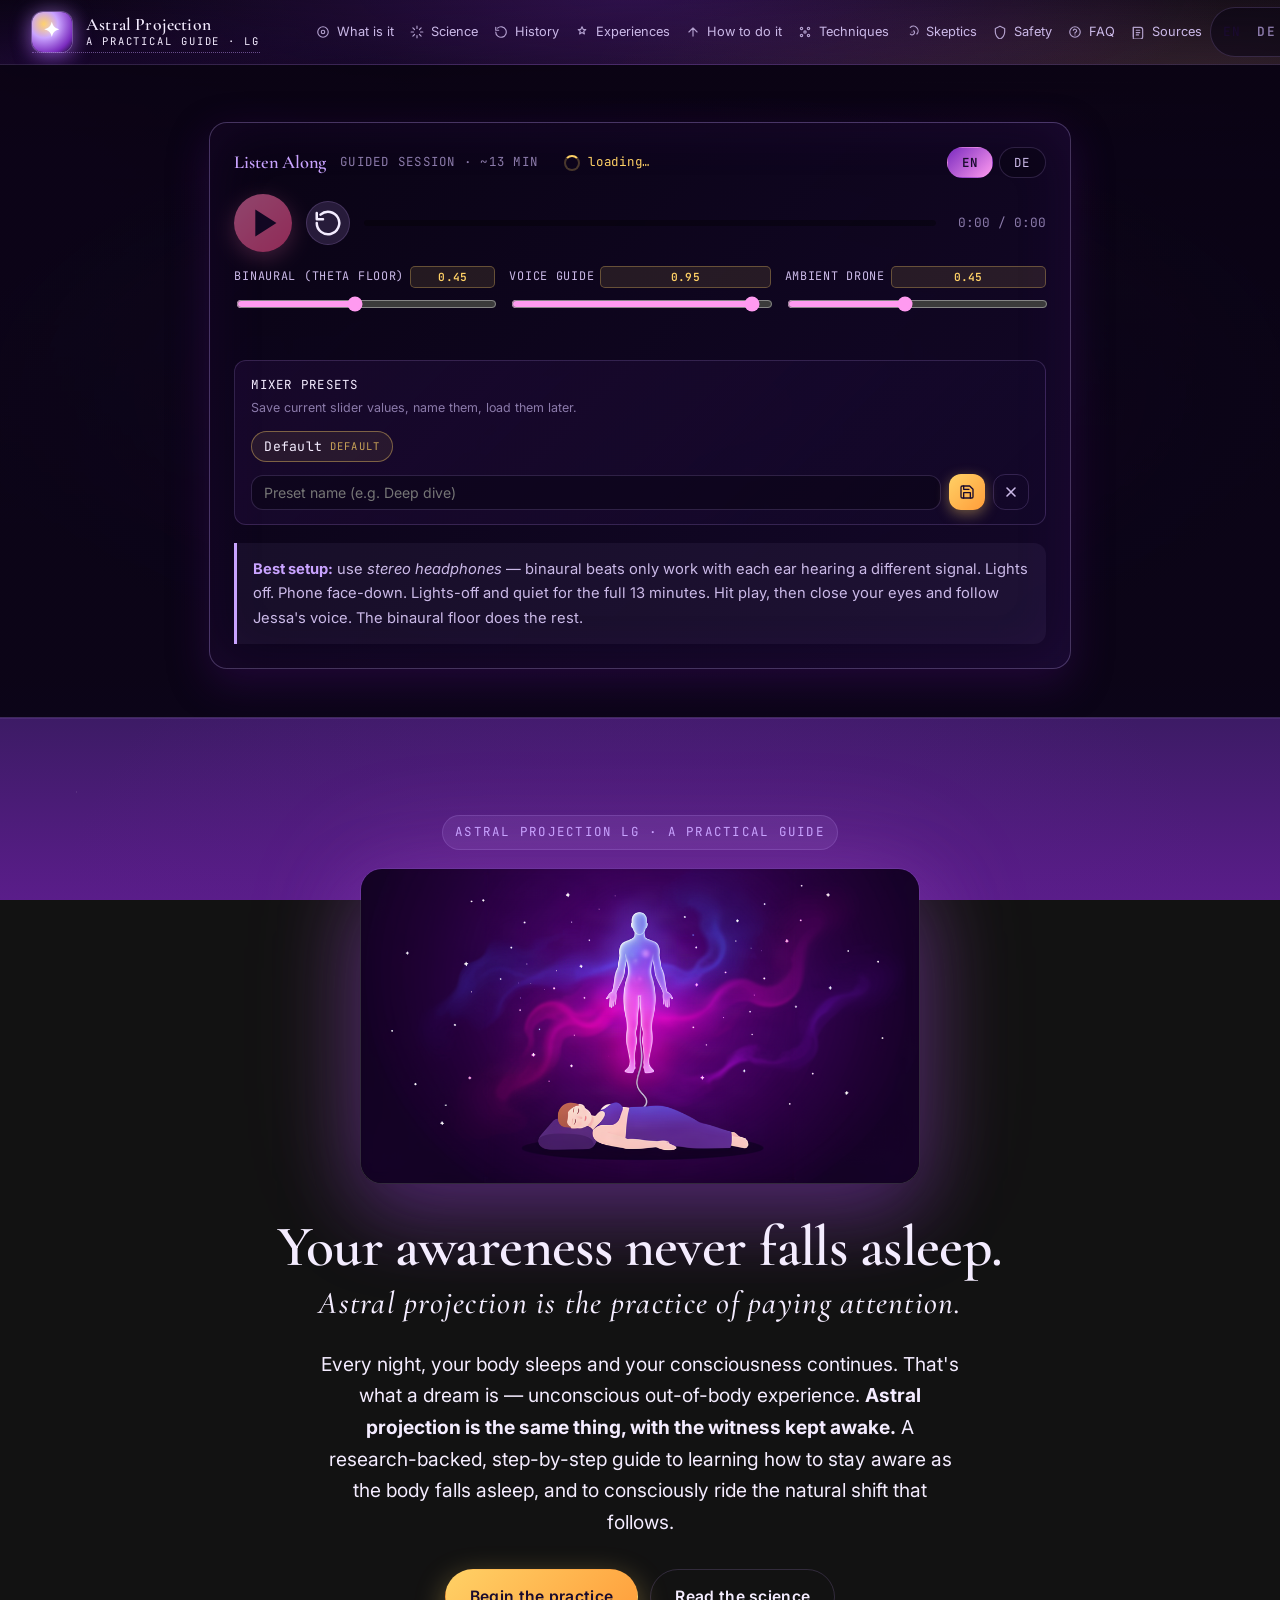
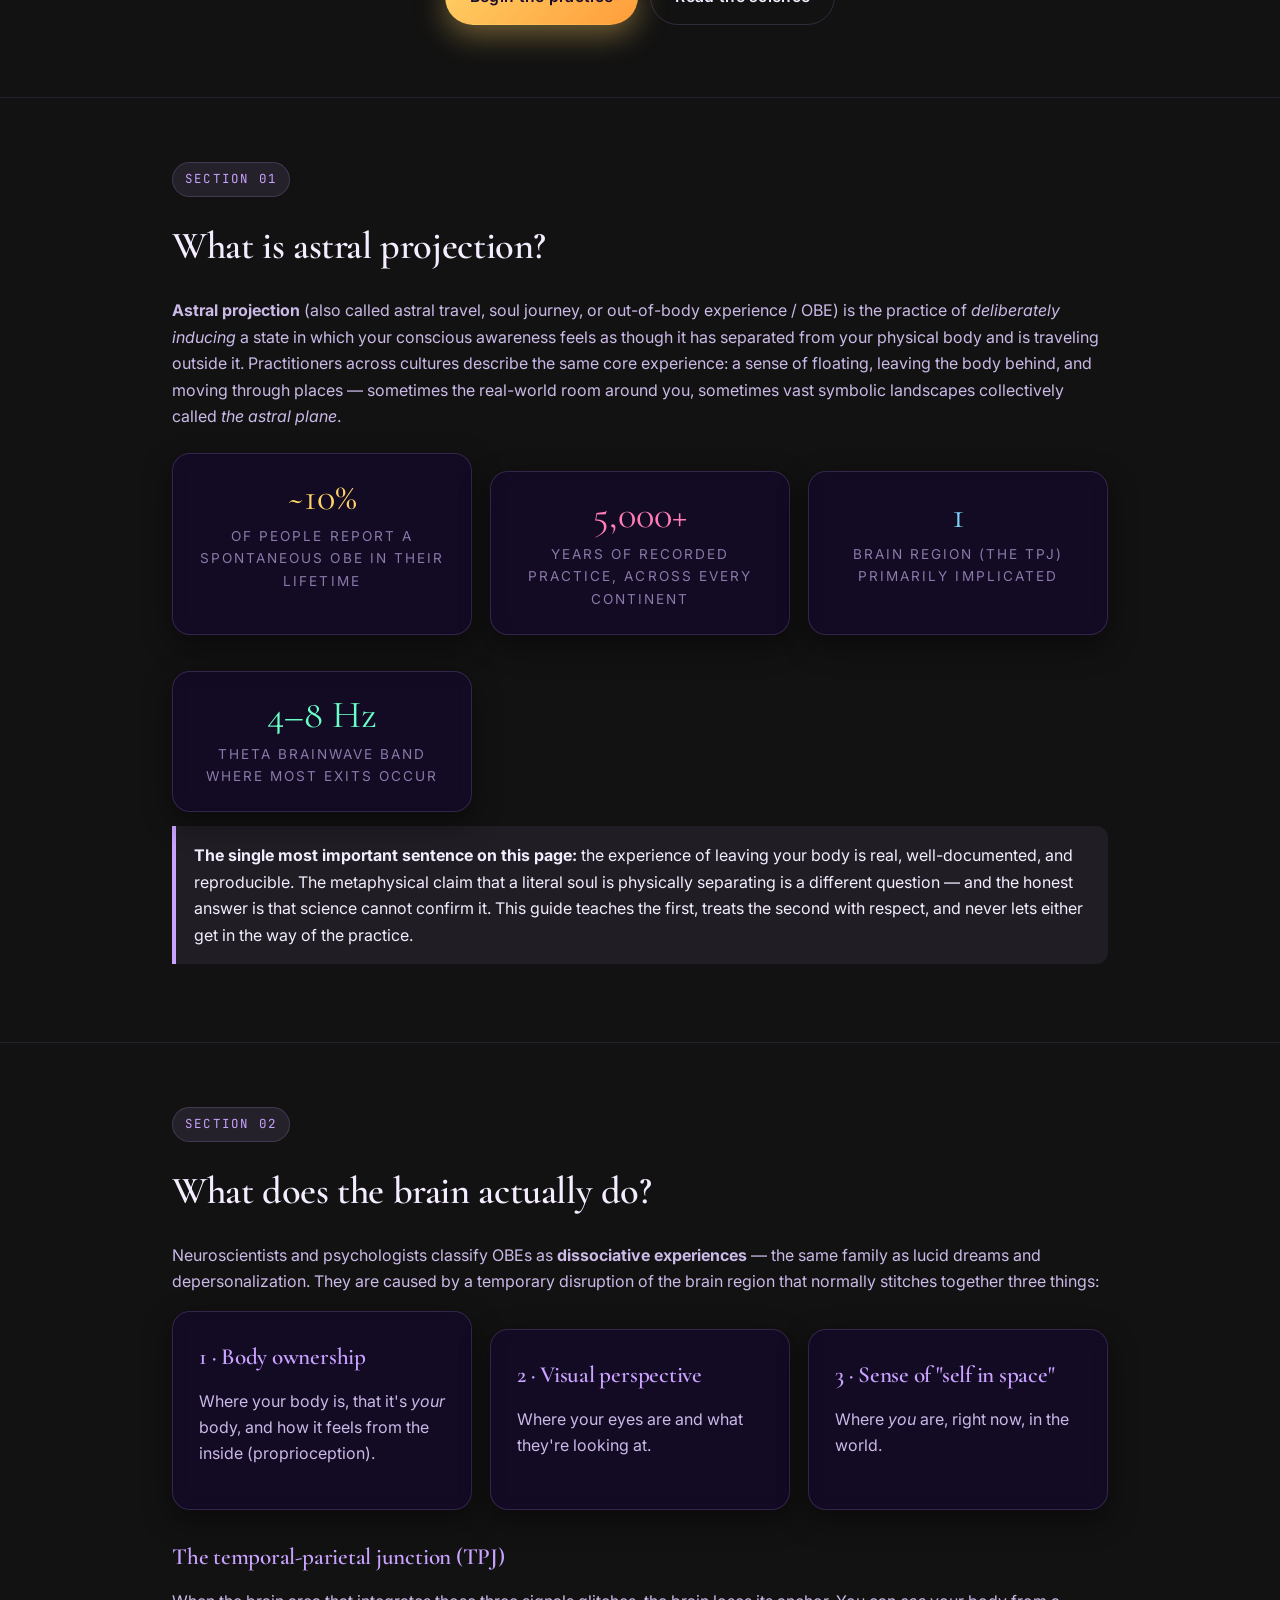
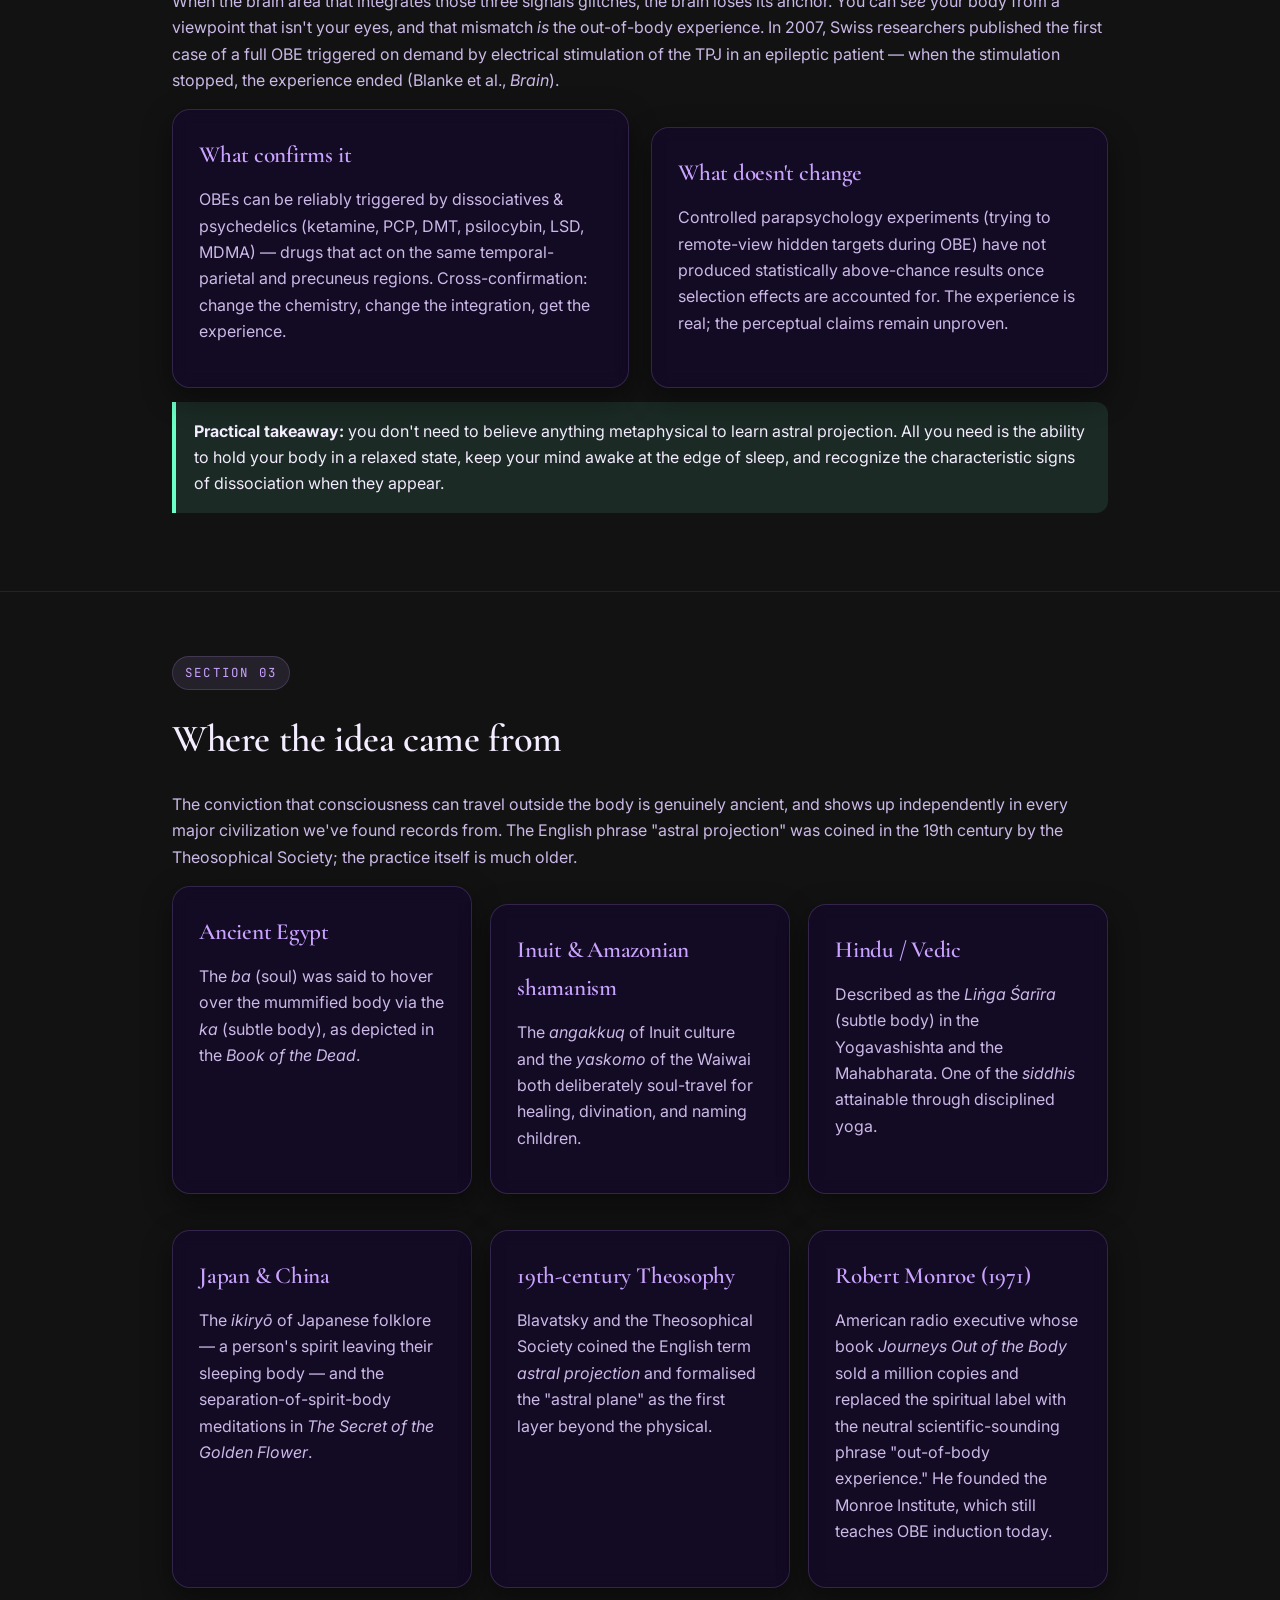
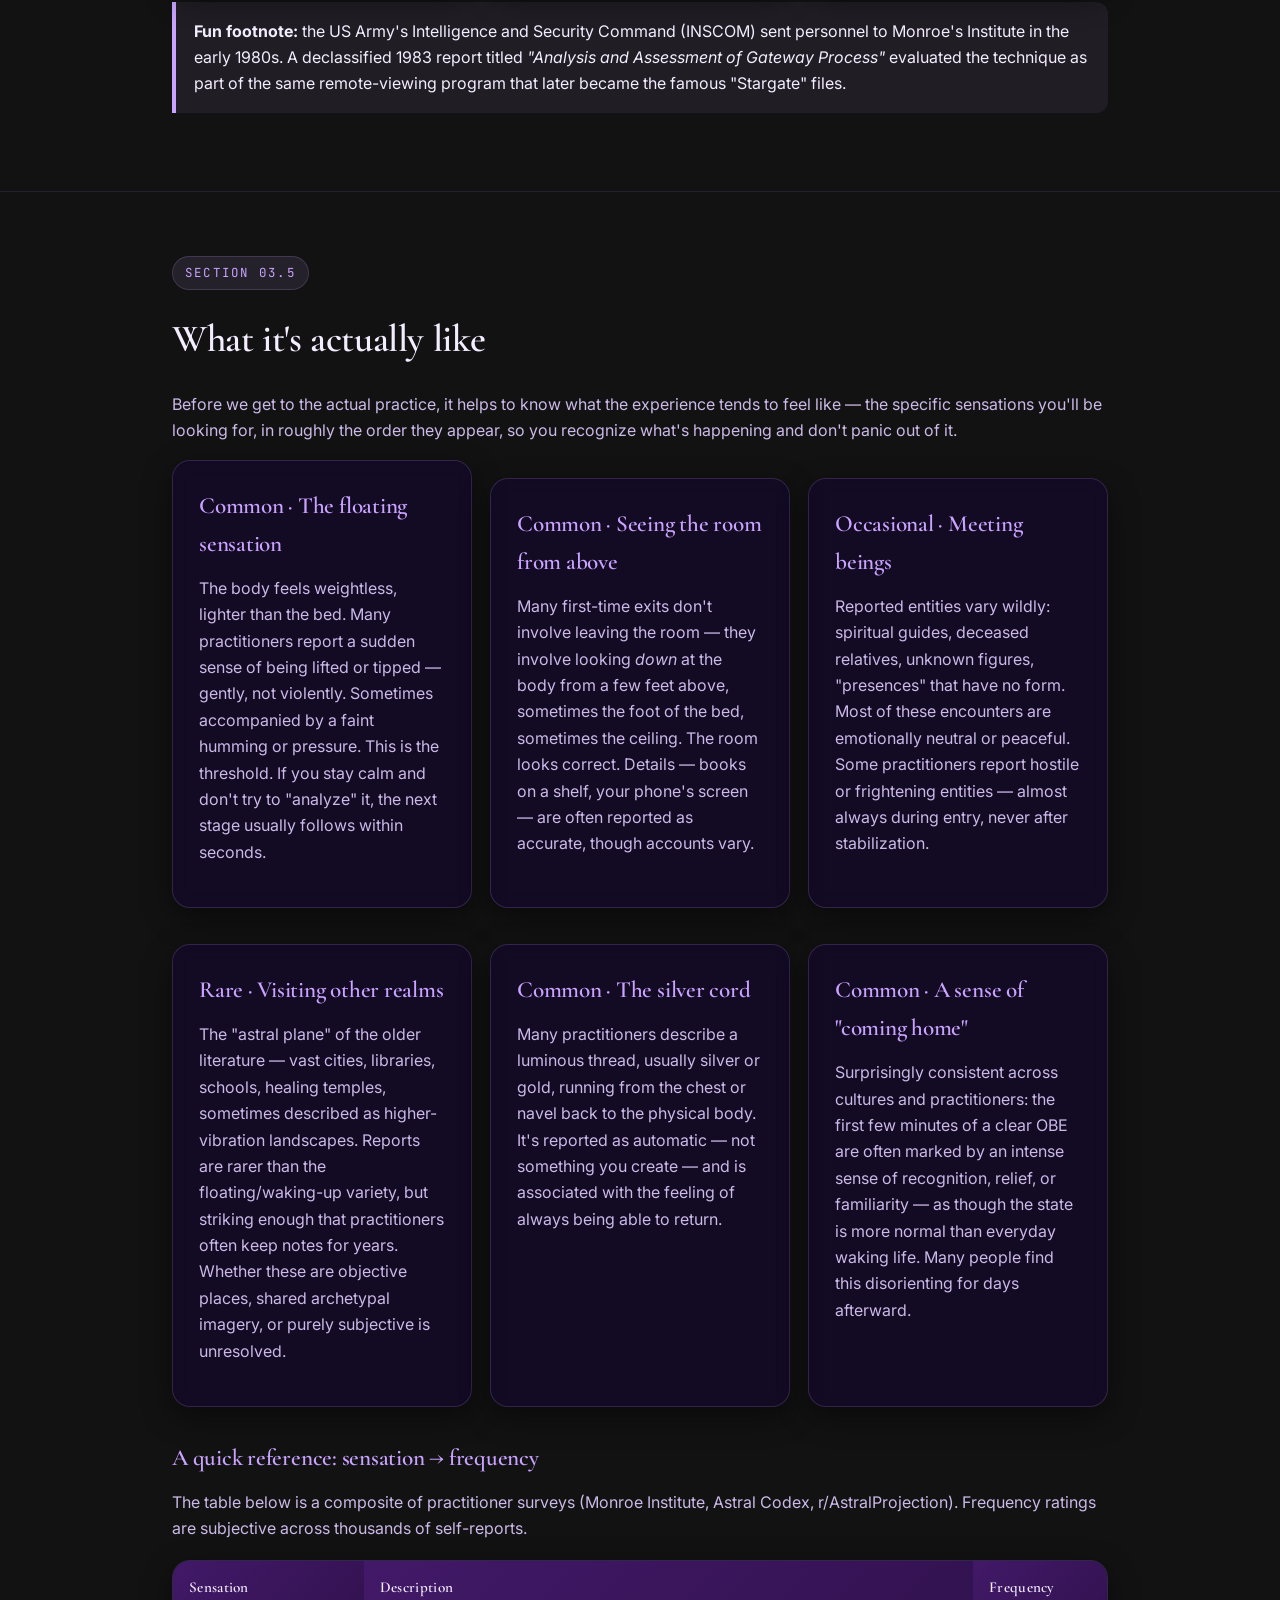
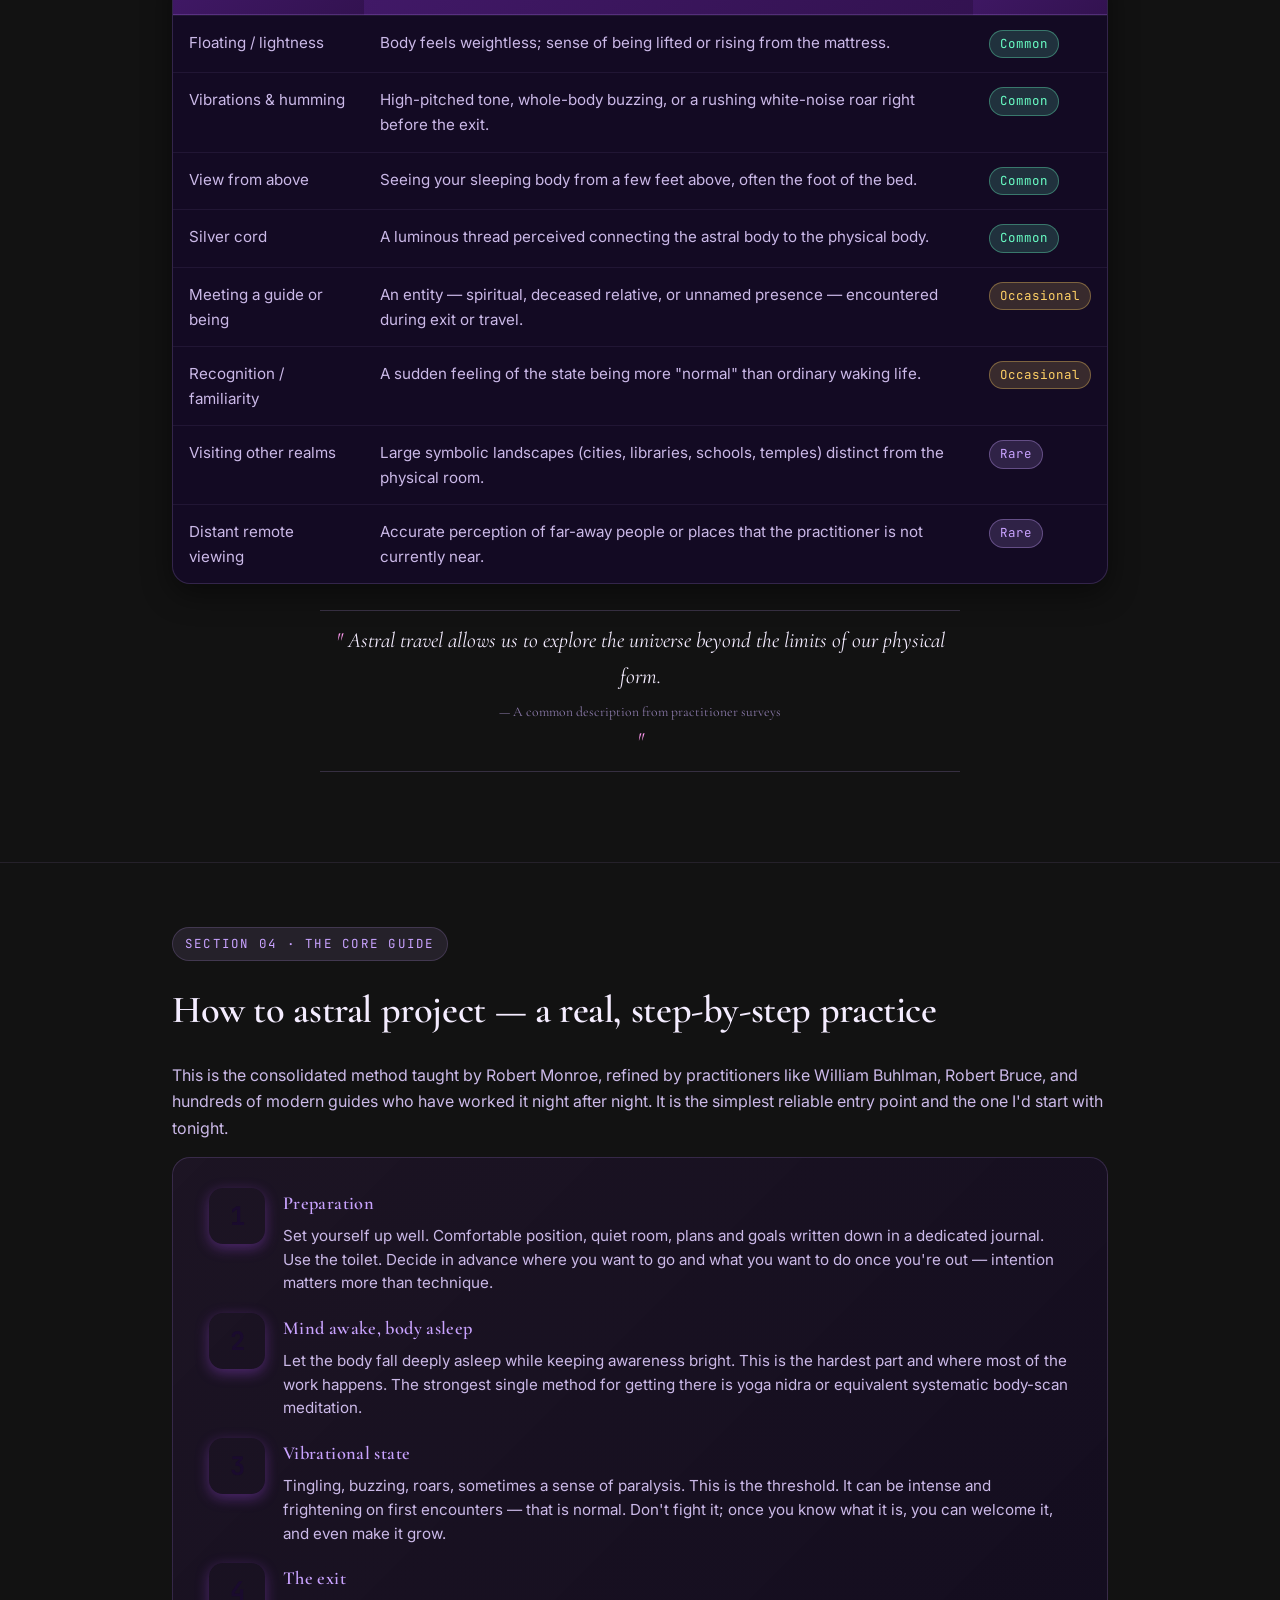
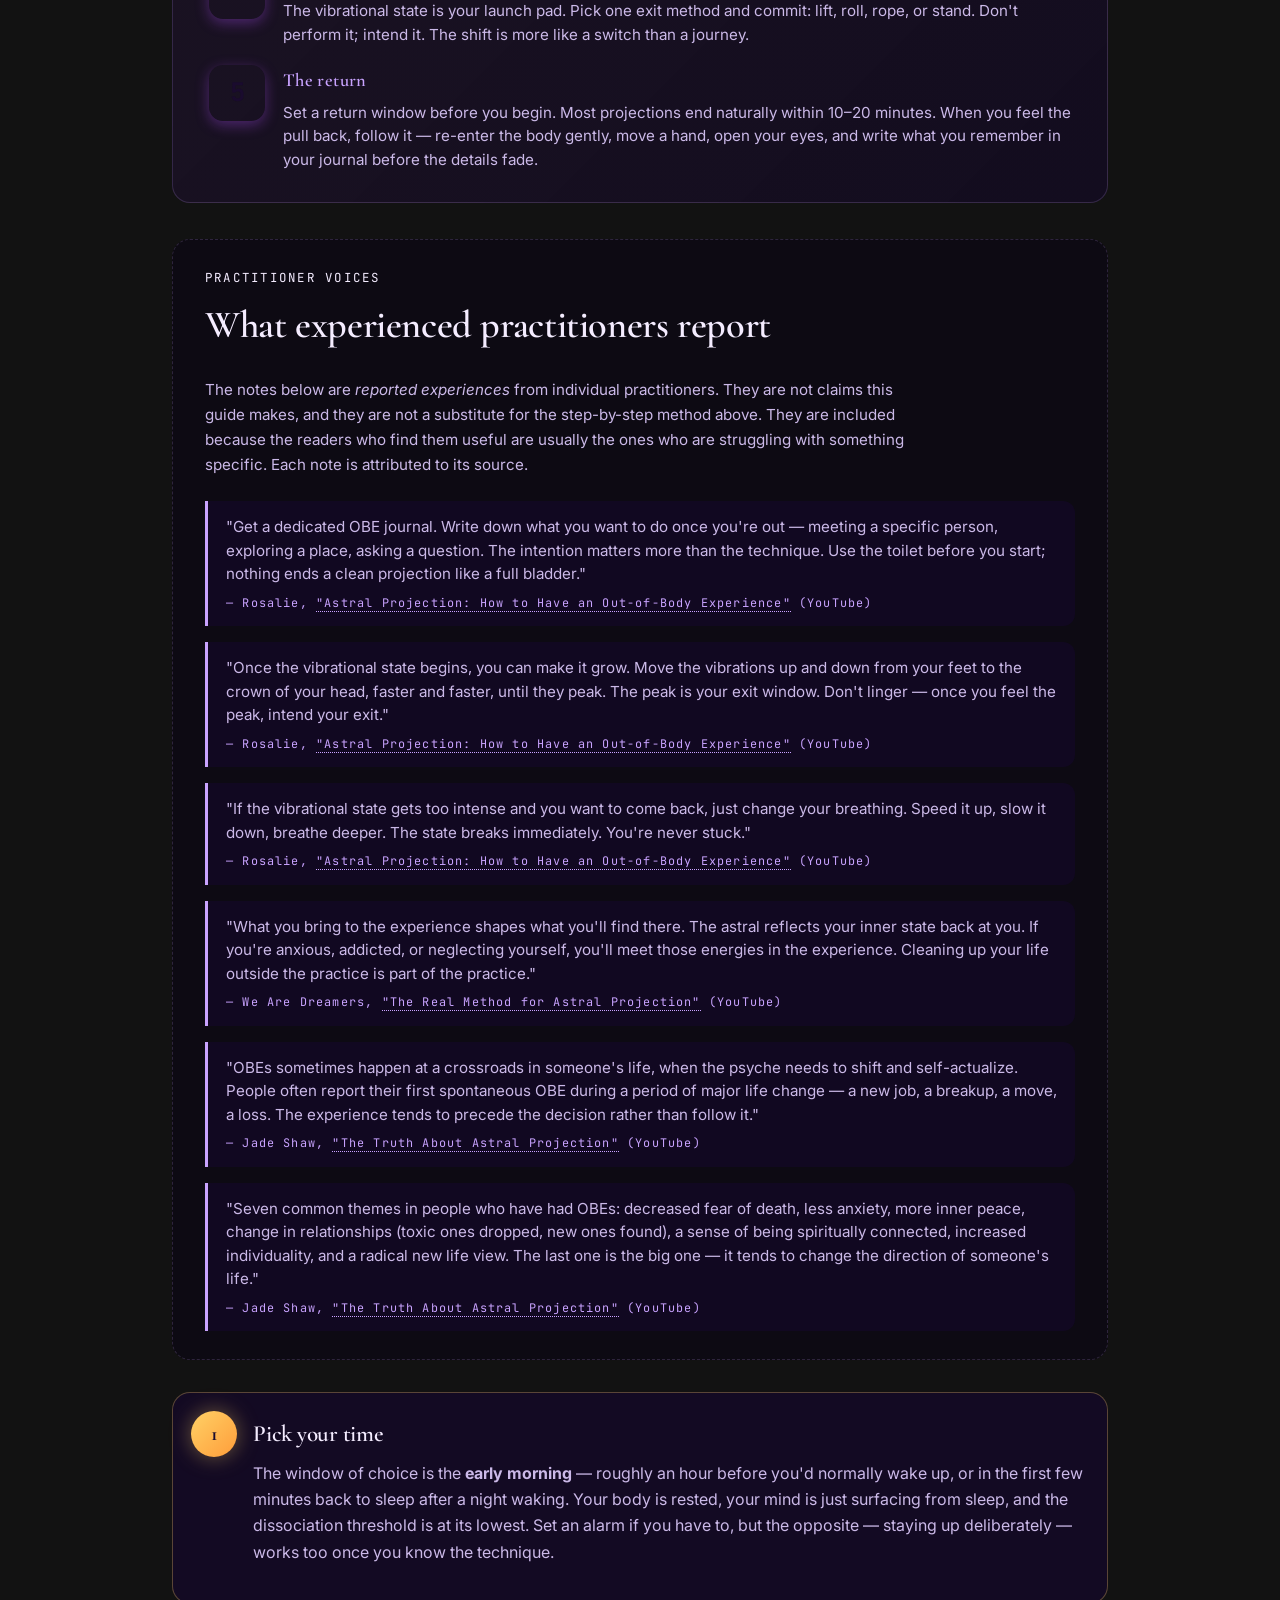
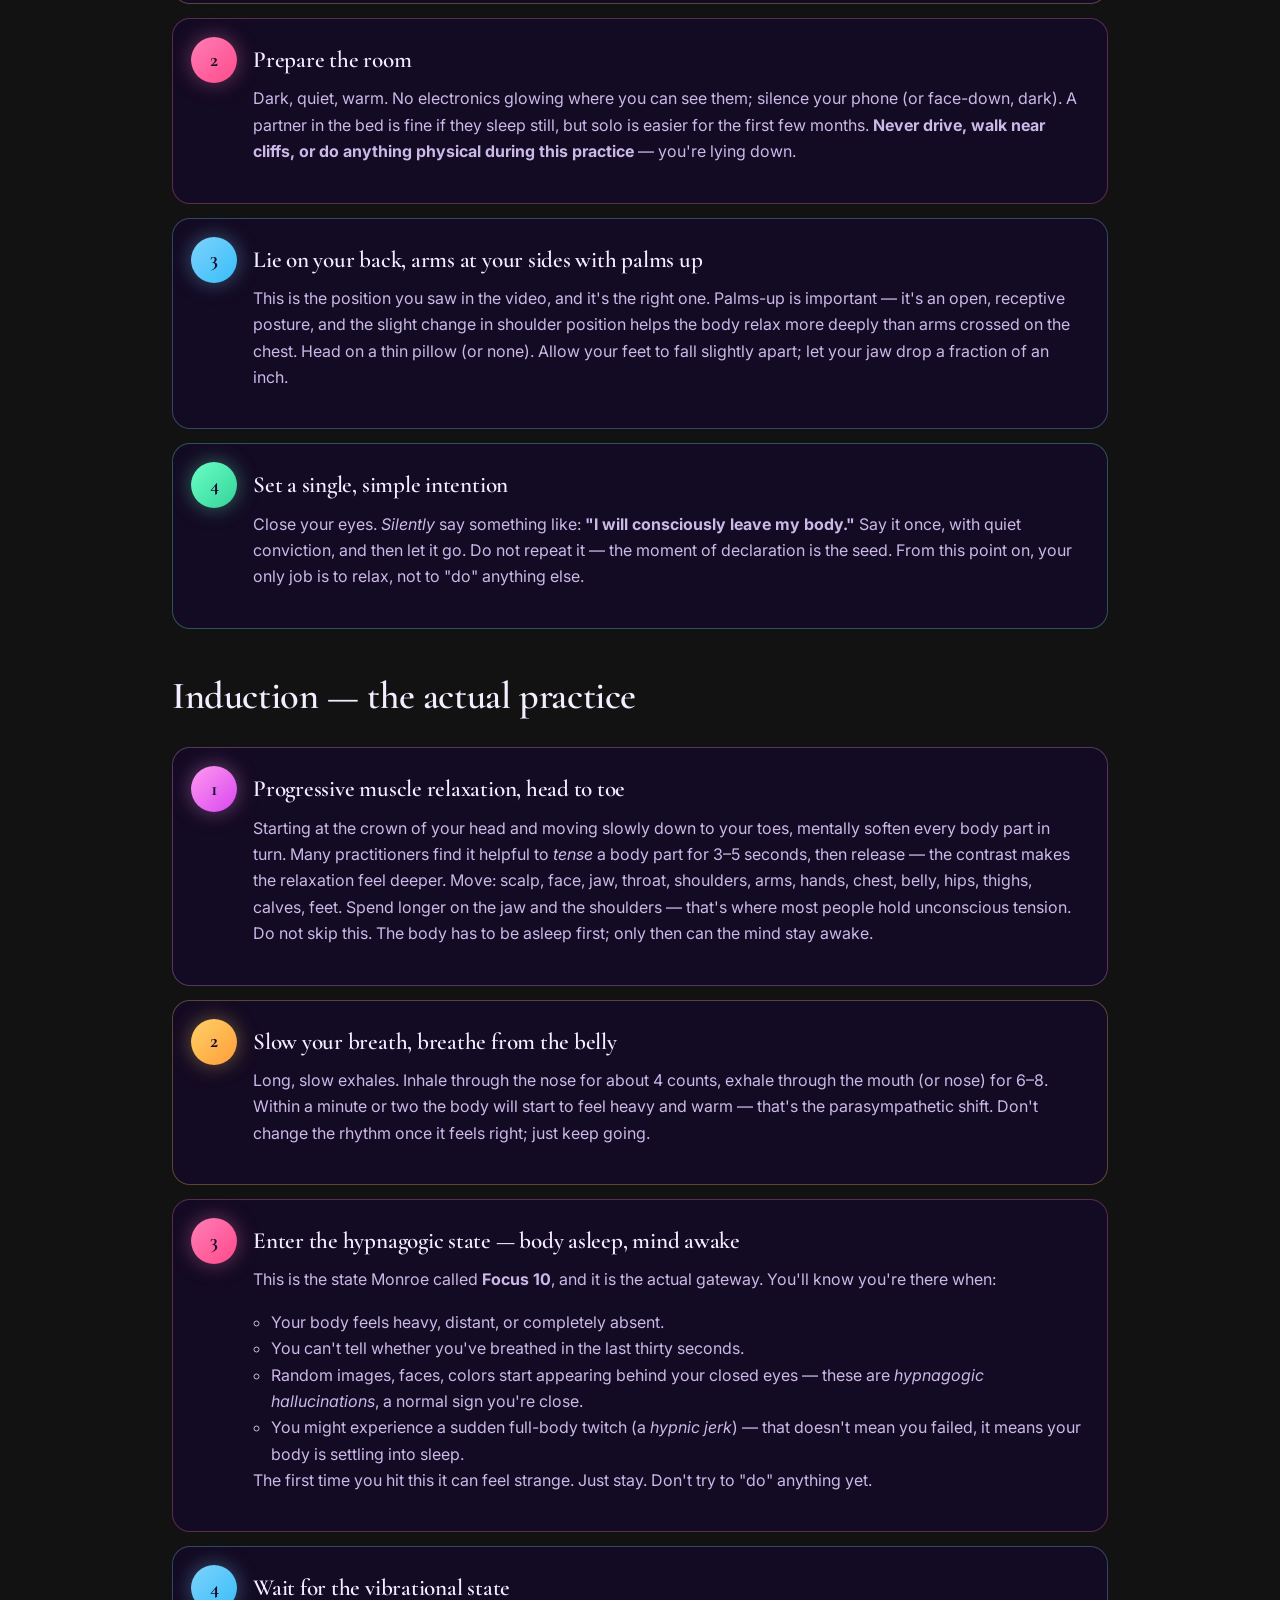
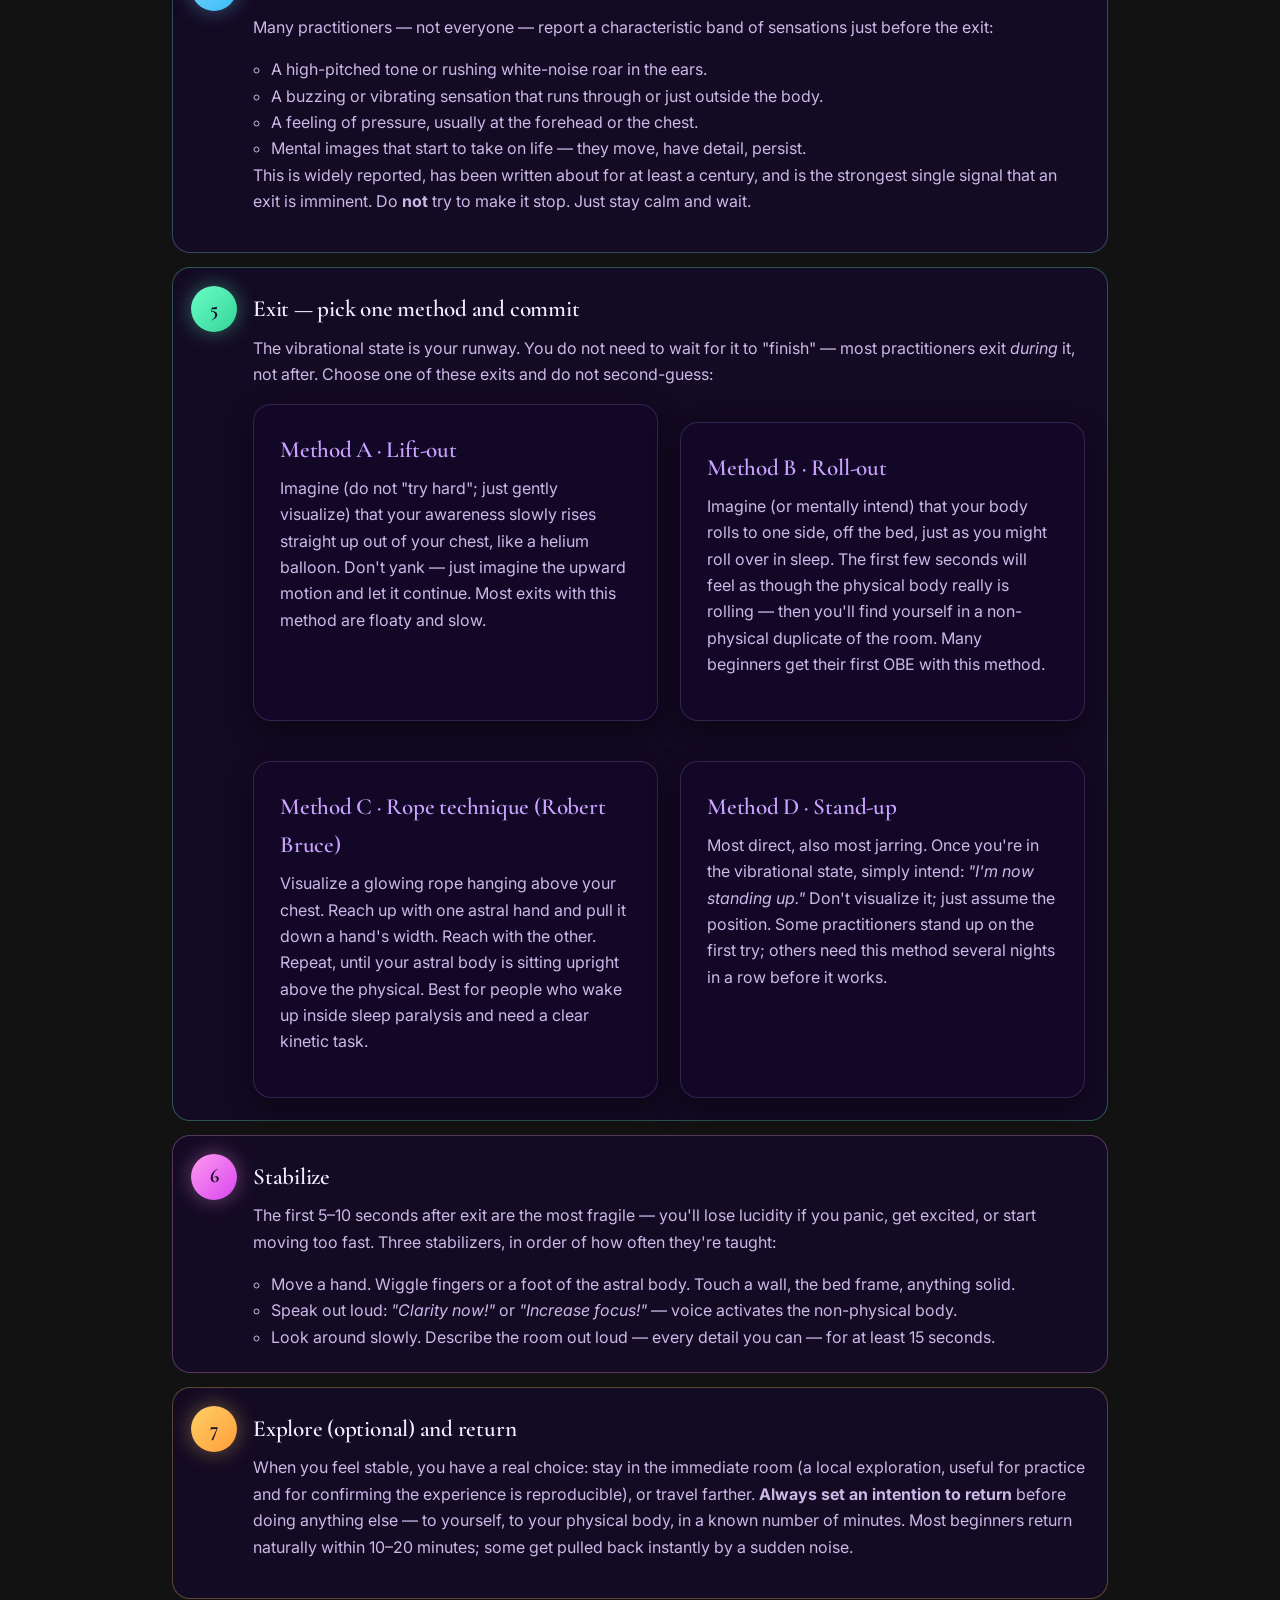
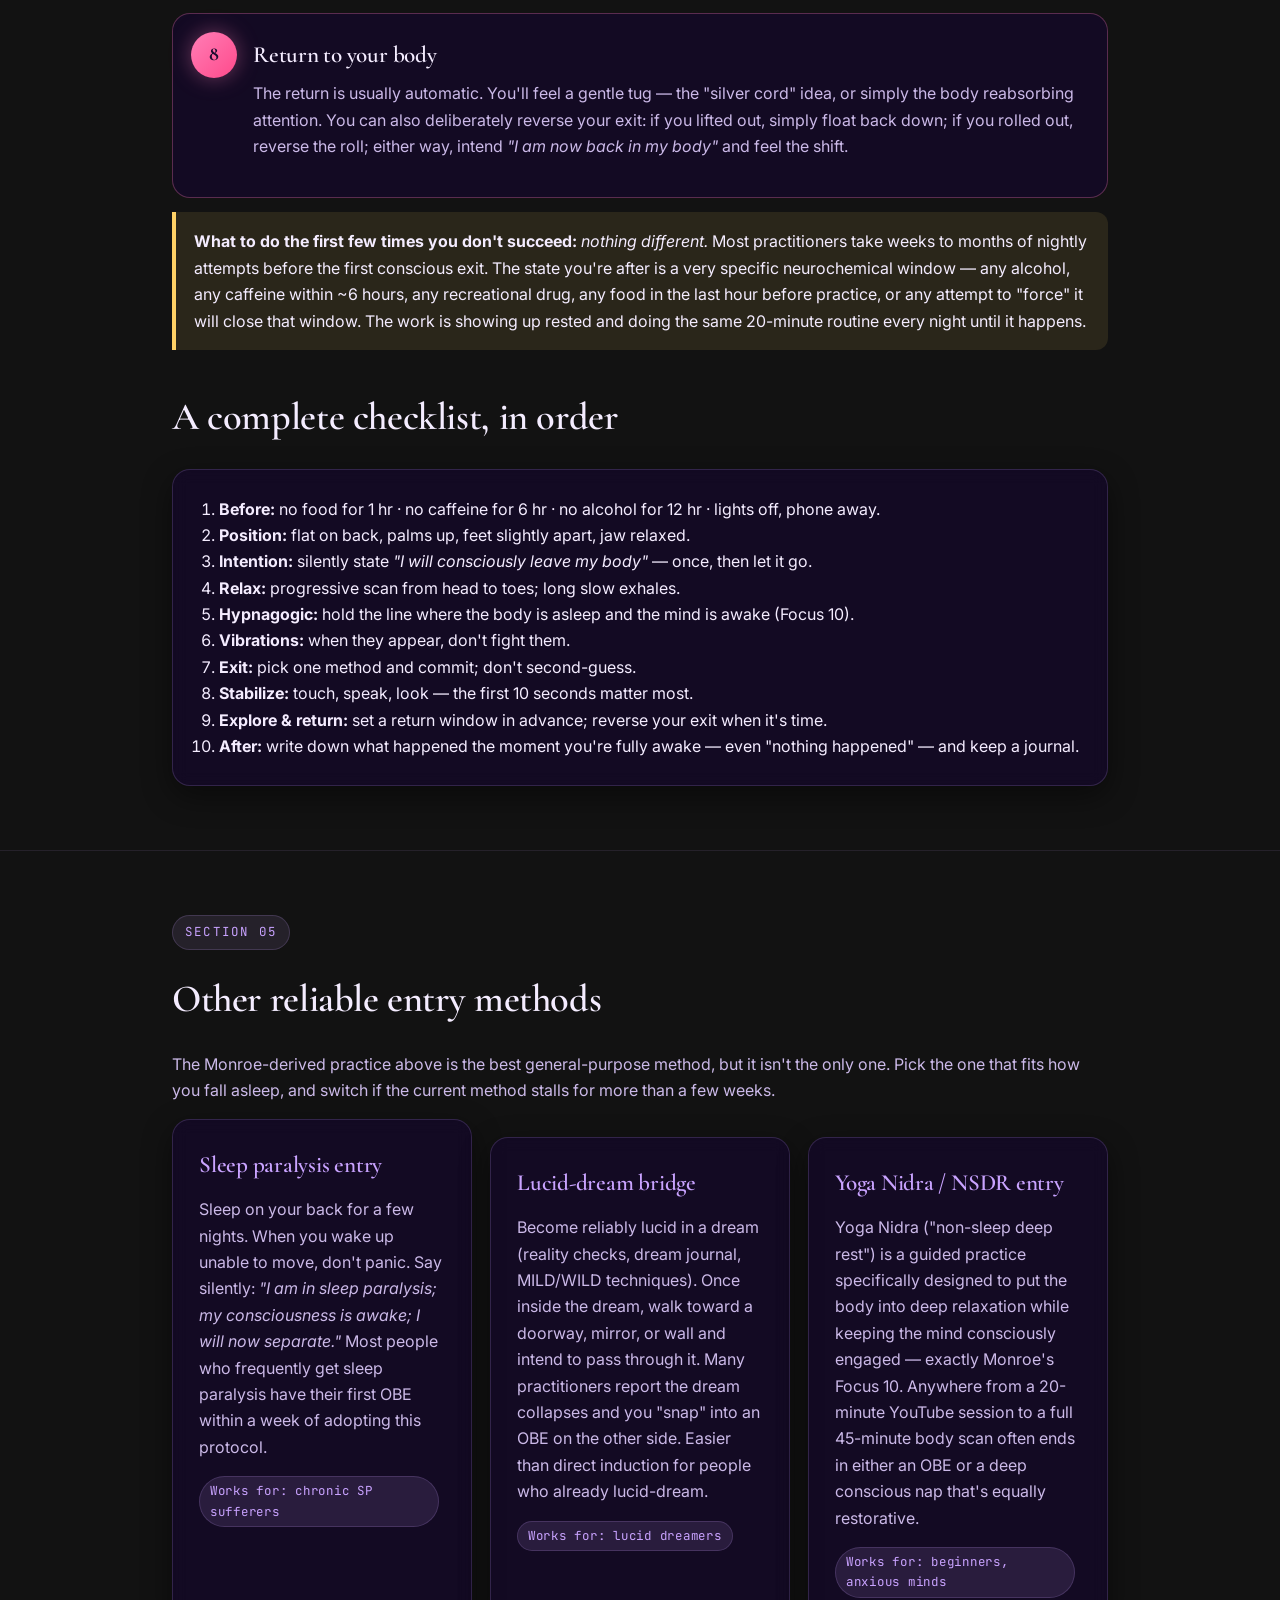
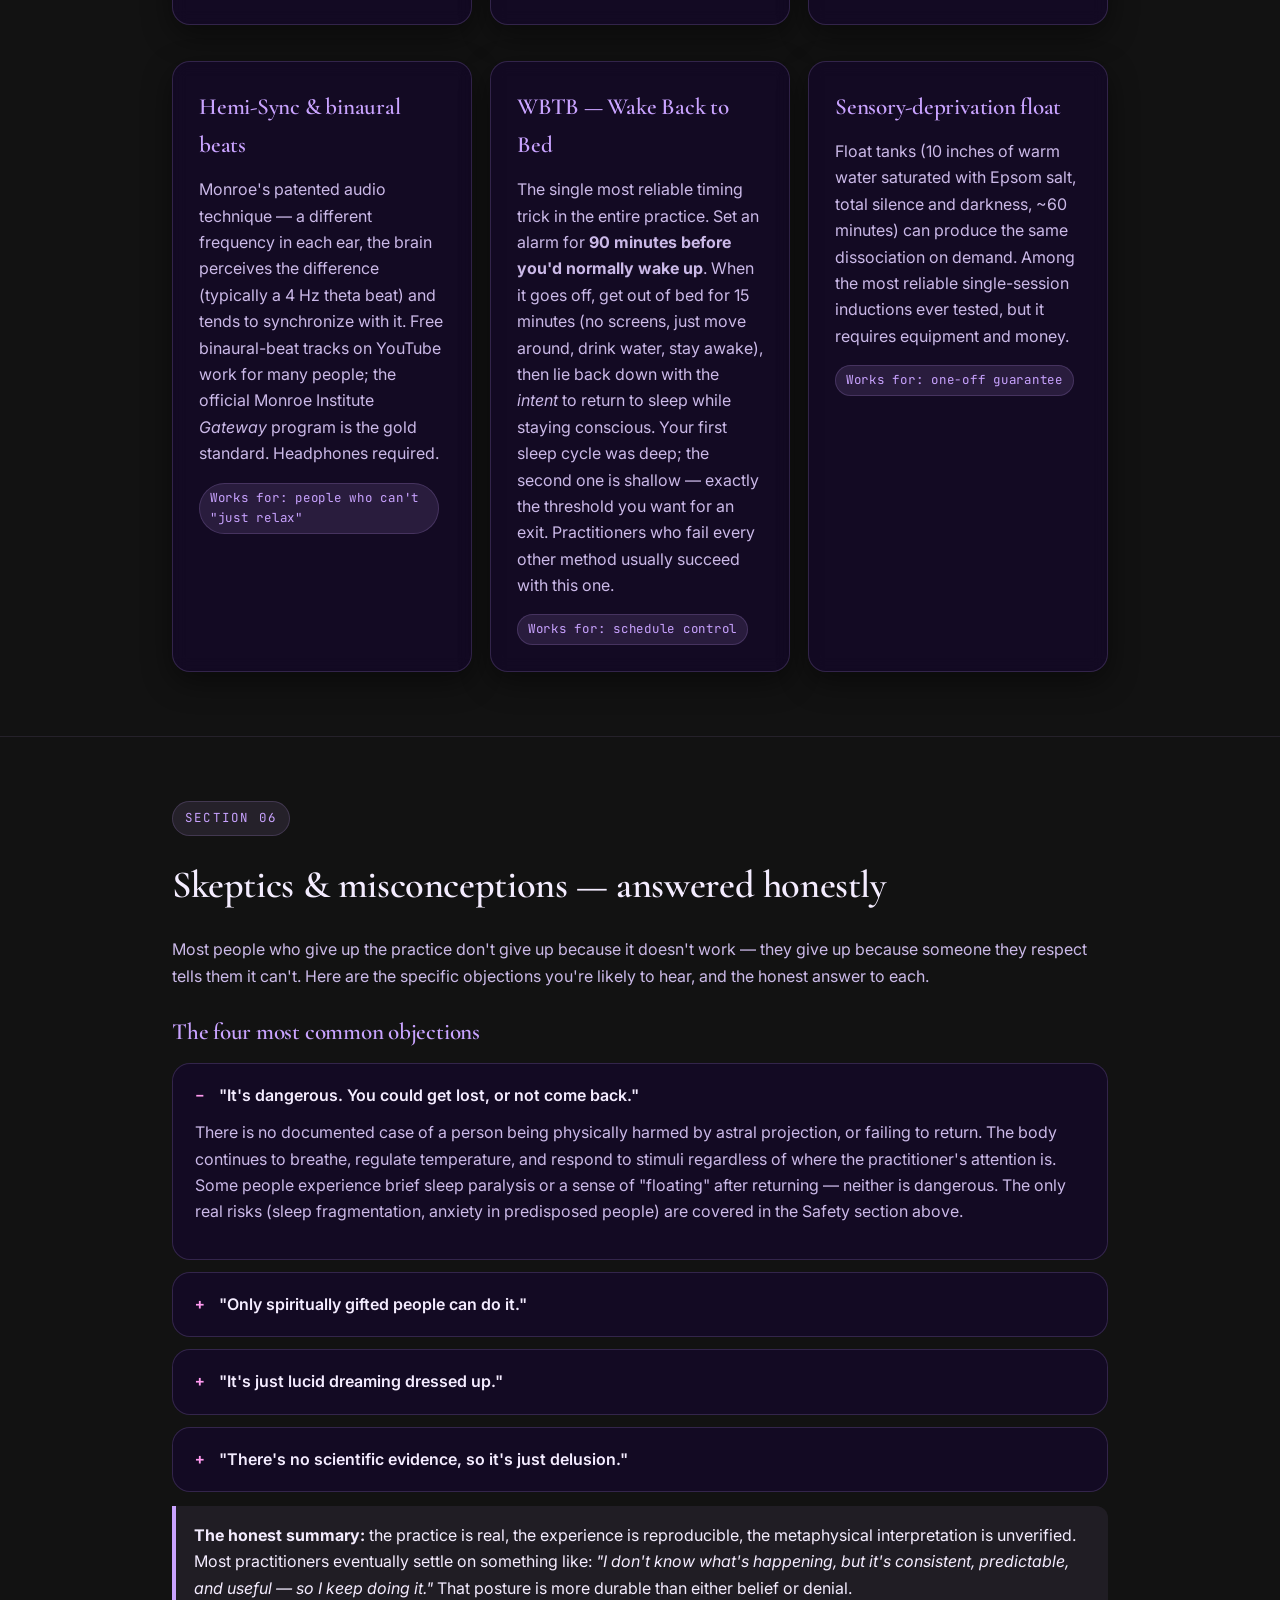
==== index.html @ c84bf1f2 "Mixer presets: icon buttons + compact values + percentage-width audio card User feedback: - 'make th" ====
<!doctype html>
<html lang="en">
<head>
  <meta charset="utf-8" />
  <meta name="viewport" content="width=device-width, initial-scale=1, viewport-fit=cover" />

  <title>Astral Projection LG — A Complete Guide to Out-of-Body Experience</title>
  <meta name="description" content="Astral Projection LG is a complete, research-backed guide to out-of-body experiences: what astral projection is, the science behind it, ancient and modern history, and a fully-illustrated step-by-step guide to doing it yourself." />
  <meta name="author" content="Astral Projection LG" />
  <meta name="theme-color" content="#7b2cbf" />
  <meta name="color-scheme" content="dark" />

  <!-- Icons -->
  <link rel="icon" href="images/icon-192.png" type="image/png" sizes="192x192" />
  <link rel="apple-touch-icon" href="images/apple-touch-icon.png" />
  <link rel="mask-icon" href="images/icon-maskable.png" color="#7b2cbf" />

  <!-- PWA -->
  <link rel="manifest" href="manifest.webmanifest" />

  <!-- Open Graph / WhatsApp preview -->
  <meta property="og:title" content="Astral Projection LG" />
  <meta property="og:description" content="A complete guide to astral projection: science, history, and how to actually do it — step by step." />
  <meta property="og:image" content="images/whatsapp-300x200.png" />
  <meta property="og:image:width" content="300" />
  <meta property="og:image:height" content="200" />
  <meta property="og:image:type" content="image/png" />
  <meta property="og:type" content="website" />
  <meta name="twitter:card" content="summary_large_image" />
  <meta name="twitter:image" content="images/og-banner.png" />

  <!-- Fonts -->
  <link rel="preconnect" href="https://fonts.googleapis.com" />
  <link rel="preconnect" href="https://fonts.gstatic.com" crossorigin />
  <link rel="stylesheet" href="https://fonts.googleapis.com/css2?family=Cormorant+Garamond:wght@500;600;700&family=Inter:wght@400;500;600;700&family=JetBrains+Mono:wght@400;500&display=swap" />

  <link rel="stylesheet" href="styles.css" />
  <link rel="alternate" hreflang="en" href="./index.html" />
  <link rel="alternate" hreflang="de" href="./de.html" />
  <link rel="alternate" hreflang="it" href="./it.html" />
  <link rel="alternate" hreflang="x-default" href="./index.html" />
</head>
<body>

  <!-- ========== Nav ========== -->
  <header class="nav" role="banner">
    <div class="wrap nav-inner">
      <a href="#top" class="brand" aria-label="Astral Projection LG home">
        <span class="brand-mark" aria-hidden="true"></span>
        <span class="brand-text">
          <span class="brand-name">Astral Projection</span>
          <span class="brand-tag">A Practical Guide · LG</span>
        </span>
      </a>
      <button class="menu-toggle" aria-label="Toggle navigation" aria-expanded="false" aria-controls="nav-dropdown">☰</button>
      <!-- Inline nav (desktop only, hidden on mobile) -->
      <nav class="nav-links nav-links--inline" aria-label="Main">
        <a href="#what"><svg viewBox="0 0 24 24" width="14" height="14" fill="none" stroke="currentColor" stroke-width="2" stroke-linecap="round" stroke-linejoin="round" aria-hidden="true"><circle cx="12" cy="12" r="9"/><circle cx="12" cy="12" r="3"/></svg><span class="nl-text">What is it</span></a>
        <a href="#science"><svg viewBox="0 0 24 24" width="14" height="14" fill="none" stroke="currentColor" stroke-width="2" stroke-linecap="round" stroke-linejoin="round" aria-hidden="true"><path d="M12 2v4M12 18v4M4.93 4.93l2.83 2.83M16.24 16.24l2.83 2.83M2 12h4M18 12h4M4.93 19.07l2.83-2.83M16.24 7.76l2.83-2.83"/></svg><span class="nl-text">Science</span></a>
        <a href="#history"><svg viewBox="0 0 24 24" width="14" height="14" fill="none" stroke="currentColor" stroke-width="2" stroke-linecap="round" stroke-linejoin="round" aria-hidden="true"><path d="M3 12a9 9 0 1 0 3-6.7"/><polyline points="3 4 3 9 8 9"/></svg><span class="nl-text">History</span></a>
        <a href="#experiences"><svg viewBox="0 0 24 24" width="14" height="14" fill="none" stroke="currentColor" stroke-width="2" stroke-linecap="round" stroke-linejoin="round" aria-hidden="true"><path d="M12 3l1.9 4.4 4.6.4-3.5 3 1.1 4.5L12 12.9 7.9 15.3 9 10.8 5.5 7.8l4.6-.4L12 3z"/></svg><span class="nl-text">Experiences</span></a>
        <a href="#guide"><svg viewBox="0 0 24 24" width="14" height="14" fill="none" stroke="currentColor" stroke-width="2" stroke-linecap="round" stroke-linejoin="round" aria-hidden="true"><path d="M12 19V5M5 12l7-7 7 7"/></svg><span class="nl-text">How to do it</span></a>
        <a href="#techniques"><svg viewBox="0 0 24 24" width="14" height="14" fill="none" stroke="currentColor" stroke-width="2" stroke-linecap="round" stroke-linejoin="round" aria-hidden="true"><circle cx="6" cy="6" r="2"/><circle cx="18" cy="6" r="2"/><circle cx="12" cy="12" r="2"/><circle cx="6" cy="18" r="2"/><circle cx="18" cy="18" r="2"/></svg><span class="nl-text">Techniques</span></a>
        <a href="#skeptics"><svg viewBox="0 0 24 24" width="14" height="14" fill="none" stroke="currentColor" stroke-width="2" stroke-linecap="round" stroke-linejoin="round" aria-hidden="true"><path d="M9.1 4.1a8 8 0 0 1 11.3 11.3M14.9 9.9a4 4 0 0 1-5.7 5.7M12 12h.01"/></svg><span class="nl-text">Skeptics</span></a>
        <a href="#safety"><svg viewBox="0 0 24 24" width="14" height="14" fill="none" stroke="currentColor" stroke-width="2" stroke-linecap="round" stroke-linejoin="round" aria-hidden="true"><path d="M12 2l8 4v6c0 5.5-3.8 10.7-8 12-4.2-1.3-8-6.5-8-12V6l8-4z"/></svg><span class="nl-text">Safety</span></a>
        <a href="#faq"><svg viewBox="0 0 24 24" width="14" height="14" fill="none" stroke="currentColor" stroke-width="2" stroke-linecap="round" stroke-linejoin="round" aria-hidden="true"><circle cx="12" cy="12" r="9"/><path d="M9.1 9.1a3 3 0 0 1 5.8 1c0 2-3 2-3 4M12 17h.01"/></svg><span class="nl-text">FAQ</span></a>
        <a href="#sources"><svg viewBox="0 0 24 24" width="14" height="14" fill="none" stroke="currentColor" stroke-width="2" stroke-linecap="round" stroke-linejoin="round" aria-hidden="true"><path d="M4 4h12a4 4 0 0 1 4 4v12a4 4 0 0 1-4 4H4z"/><path d="M4 4v16M9 9h6M9 13h6M9 17h4"/></svg><span class="nl-text">Sources</span></a>
        <span class="lang-switch" role="group" aria-label="Language">
          <a href="./index.html" class="active" hreflang="en" aria-label="English version">EN</a>
          <a href="./de.html" hreflang="de" aria-label="Zur deutschen Version">DE</a>
          <a href="./it.html" hreflang="it" aria-label="Versione italiana">IT</a>
        </span>
      </nav>
    </div>
  </header>

  <!-- Mobile dropdown nav — sibling of <header>, NOT nested inside.
       Renders at the top of the document so no ancestor stacking
       context can ever cover it. position:fixed puts it at the
       viewport level; z-index 99999 keeps it above every other
       element on the page. -->
  <nav class="nav-links nav-links--dropdown" id="nav-dropdown" aria-label="Mobile navigation">
    <a href="#what"><svg viewBox="0 0 24 24" width="14" height="14" fill="none" stroke="currentColor" stroke-width="2" stroke-linecap="round" stroke-linejoin="round" aria-hidden="true"><circle cx="12" cy="12" r="9"/><circle cx="12" cy="12" r="3"/></svg><span class="nl-text">What is it</span></a>
    <a href="#science"><svg viewBox="0 0 24 24" width="14" height="14" fill="none" stroke="currentColor" stroke-width="2" stroke-linecap="round" stroke-linejoin="round" aria-hidden="true"><path d="M12 2v4M12 18v4M4.93 4.93l2.83 2.83M16.24 16.24l2.83 2.83M2 12h4M18 12h4M4.93 19.07l2.83-2.83M16.24 7.76l2.83-2.83"/></svg><span class="nl-text">Science</span></a>
    <a href="#history"><svg viewBox="0 0 24 24" width="14" height="14" fill="none" stroke="currentColor" stroke-width="2" stroke-linecap="round" stroke-linejoin="round" aria-hidden="true"><path d="M3 12a9 9 0 1 0 3-6.7"/><polyline points="3 4 3 9 8 9"/></svg><span class="nl-text">History</span></a>
    <a href="#experiences"><svg viewBox="0 0 24 24" width="14" height="14" fill="none" stroke="currentColor" stroke-width="2" stroke-linecap="round" stroke-linejoin="round" aria-hidden="true"><path d="M12 3l1.9 4.4 4.6.4-3.5 3 1.1 4.5L12 12.9 7.9 15.3 9 10.8 5.5 7.8l4.6-.4L12 3z"/></svg><span class="nl-text">Experiences</span></a>
    <a href="#guide"><svg viewBox="0 0 24 24" width="14" height="14" fill="none" stroke="currentColor" stroke-width="2" stroke-linecap="round" stroke-linejoin="round" aria-hidden="true"><path d="M12 19V5M5 12l7-7 7 7"/></svg><span class="nl-text">How to do it</span></a>
    <a href="#techniques"><svg viewBox="0 0 24 24" width="14" height="14" fill="none" stroke="currentColor" stroke-width="2" stroke-linecap="round" stroke-linejoin="round" aria-hidden="true"><circle cx="6" cy="6" r="2"/><circle cx="18" cy="6" r="2"/><circle cx="12" cy="12" r="2"/><circle cx="6" cy="18" r="2"/><circle cx="18" cy="18" r="2"/></svg><span class="nl-text">Techniques</span></a>
    <a href="#skeptics"><svg viewBox="0 0 24 24" width="14" height="14" fill="none" stroke="currentColor" stroke-width="2" stroke-linecap="round" stroke-linejoin="round" aria-hidden="true"><path d="M9.1 4.1a8 8 0 0 1 11.3 11.3M14.9 9.9a4 4 0 0 1-5.7 5.7M12 12h.01"/></svg><span class="nl-text">Skeptics</span></a>
    <a href="#safety"><svg viewBox="0 0 24 24" width="14" height="14" fill="none" stroke="currentColor" stroke-width="2" stroke-linecap="round" stroke-linejoin="round" aria-hidden="true"><path d="M12 2l8 4v6c0 5.5-3.8 10.7-8 12-4.2-1.3-8-6.5-8-12V6l8-4z"/></svg><span class="nl-text">Safety</span></a>
    <a href="#faq"><svg viewBox="0 0 24 24" width="14" height="14" fill="none" stroke="currentColor" stroke-width="2" stroke-linecap="round" stroke-linejoin="round" aria-hidden="true"><circle cx="12" cy="12" r="9"/><path d="M9.1 9.1a3 3 0 0 1 5.8 1c0 2-3 2-3 4M12 17h.01"/></svg><span class="nl-text">FAQ</span></a>
    <a href="#sources"><svg viewBox="0 0 24 24" width="14" height="14" fill="none" stroke="currentColor" stroke-width="2" stroke-linecap="round" stroke-linejoin="round" aria-hidden="true"><path d="M4 4h12a4 4 0 0 1 4 4v12a4 4 0 0 1-4 4H4z"/><path d="M4 4v16M9 9h6M9 13h6M9 17h4"/></svg><span class="nl-text">Sources</span></a>
    <span class="lang-switch" role="group" aria-label="Language">
      <a href="./index.html" class="active" hreflang="en" aria-label="English version">EN</a>
      <a href="./de.html" hreflang="de" aria-label="Zur deutschen Version">DE</a>
      <a href="./it.html" hreflang="it" aria-label="Versione italiana">IT</a>
    </span>
  </nav>

  <!-- ========== Audio player — top of page per user request ========== -->
  <section class="ap-stage" id="ap-stage">
    <!-- Background video (21:9 cosmic loop, H.264, ~600 KB) -->
    <video class="ap-bg" autoplay muted loop playsinline preload="metadata" aria-hidden="true">
      <source src="video/background.mp4" type="video/mp4" />
    </video>
    <!-- Dark overlay so the audio player UI stays readable on top of the video -->
    <div class="ap-bg-overlay" aria-hidden="true"></div>
    <div class="wrap">
      <div id="ap-anchor" class="ap-anchor"></div>
      <div class="audio-player" id="ap" data-state="idle">
        <div class="ap-head">
          <h3>Listen Along</h3>
          <span class="ap-sub">Guided session · ~13 min</span>
          <span class="ap-loading" id="ap-loading">loading…</span>
          <div class="ap-lang-switch" role="tablist" aria-label="Audio language">
            <button class="ap-lang-btn active" data-lang="en" aria-pressed="true">EN</button>
            <button class="ap-lang-btn" data-lang="de" aria-pressed="false">DE</button>
          </div>
        </div>

        <div class="ap-controls">
          <button class="ap-btn play" id="ap-play" aria-label="Play / pause">
            <svg class="ap-icon-play" viewBox="0 0 24 24" fill="currentColor" aria-hidden="true"><path d="M8 5v14l11-7z"/></svg>
            <svg class="ap-icon-pause" viewBox="0 0 24 24" fill="currentColor" aria-hidden="true" style="display:none"><path d="M6 5h4v14H6zM14 5h4v14h-4z"/></svg>
          </button>
          <button class="ap-btn" id="ap-restart" aria-label="Restart from beginning" title="Restart">
            <svg viewBox="0 0 24 24" fill="none" stroke="currentColor" stroke-width="2" stroke-linecap="round" stroke-linejoin="round" aria-hidden="true"><path d="M3 12a9 9 0 1 0 3-6.7"/><polyline points="3 4 3 9 8 9"/></svg>
          </button>
          <div class="ap-progress" id="ap-progress" role="slider" aria-label="Seek" tabindex="0">
            <div class="ap-progress-fill" id="ap-progress-fill"></div>
          </div>
          <span class="ap-time" id="ap-time">0:00 / 0:00</span>
        </div>

        <div class="ap-mixer">
          <label class="ap-mix-row">
            <span class="ap-mix-label">Binaural (theta floor) <span class="ap-val" id="ap-val-binaural">0.45</span></span>
            <input type="range" id="ap-vol-binaural" min="0" max="1" step="0.01" value="0.45" />
          </label>
          <label class="ap-mix-row">
            <span class="ap-mix-label">Voice guide <span class="ap-val" id="ap-val-voice">0.95</span></span>
            <input type="range" id="ap-vol-voice" min="0" max="1" step="0.01" value="0.95" />
          </label>
          <label class="ap-mix-row">
            <span class="ap-mix-label">Ambient drone <span class="ap-val" id="ap-val-drone">0.45</span></span>
            <input type="range" id="ap-vol-drone" min="0" max="1" step="0.01" value="0.45" />
          </label>
        </div>

        <!-- Mixer presets — IndexedDB-backed, save/load named sets of values -->
        <div class="ap-presets" id="ap-presets">
          <div class="ap-presets-head">
            <span class="ap-presets-title">Mixer presets</span>
            <span class="ap-presets-help">Save current slider values, name them, load them later.</span>
          </div>
          <div class="ap-presets-chips" id="ap-presets-chips" role="list" aria-label="Saved presets" data-empty-text="No presets yet — save your first one below."></div>
          <div class="ap-presets-save">
            <input type="text" id="ap-preset-name" placeholder="Preset name (e.g. Deep dive)" maxlength="40" aria-label="Preset name" />
            <button type="button" id="ap-preset-save-btn" class="ap-btn ap-btn-preset ap-btn-icon" aria-label="Save current as preset" title="Save current as preset">
              <svg viewBox="0 0 24 24" width="16" height="16" fill="none" stroke="currentColor" stroke-width="2" stroke-linecap="round" stroke-linejoin="round" aria-hidden="true"><path d="M19 21H5a2 2 0 0 1-2-2V5a2 2 0 0 1 2-2h11l5 5v11a2 2 0 0 1-2 2z"/><polyline points="17 21 17 13 7 13 7 21"/><polyline points="7 3 7 8 15 8"/></svg>
            </button>
            <button type="button" id="ap-preset-cancel-btn" class="ap-btn ap-btn-preset ap-btn-preset-ghost ap-btn-icon" aria-label="Cancel edit" title="Cancel edit" hidden>
              <svg viewBox="0 0 24 24" width="16" height="16" fill="none" stroke="currentColor" stroke-width="2.4" stroke-linecap="round" stroke-linejoin="round" aria-hidden="true"><path d="M18 6L6 18M6 6l12 12"/></svg>
            </button>
          </div>
        </div>

        <div class="ap-tips">
          <strong>Best setup:</strong> use <em>stereo headphones</em> — binaural beats only work with each ear hearing a different
          signal. Lights off. Phone face-down. Lights-off and quiet for the full 13 minutes. Hit play, then close your eyes
          and follow Jessa's voice. The binaural floor does the rest.
        </div>

        <!-- Three audio elements driven by the player. -->
        <audio id="ap-binaural" src="audio/tracks/01-binaural-4hz-15min.opus" preload="none" loop></audio>
        <audio id="ap-voice" src="audio/tracks/induction-en.mp3" preload="metadata"></audio>
        <audio id="ap-drone" src="audio/tracks/03-drone-ambient-15min.opus" preload="none" loop></audio>
      </div>
    </div>
  </section>

  <!-- ========== Hero ========== -->
  <section id="top" class="hero">
    <div class="wrap">
      <span class="eyebrow">Astral Projection LG · A Practical Guide</span>
      <img src="images/banner.png" alt="A glowing translucent figure floating above its sleeping body on a dark purple cosmic background, connected by a luminous silver cord." class="hero-art" />
      <h1>Your awareness never falls asleep.<br/><span class="hero-accent">Astral projection is the practice of paying attention.</span></h1>
      <p class="lead">
        Every night, your body sleeps and your consciousness continues. That's what a dream is — unconscious
        out-of-body experience. <strong>Astral projection is the same thing, with the witness kept awake.</strong>
        A research-backed, step-by-step guide to learning how to stay aware as the body falls asleep, and to
        consciously ride the natural shift that follows.
      </p>
      <div class="cta-row">
        <a class="btn btn-primary" href="#ap-anchor">Begin the practice</a>
        <a class="btn btn-ghost" href="#science">Read the science</a>
      </div>
  </section>

  <!-- ========== What is it ========== -->
  <section id="what">
    <div class="wrap">
      <span class="eyebrow">Section 01</span>
      <h2>What is astral projection?</h2>
      <p>
        <strong>Astral projection</strong> (also called astral travel, soul journey, or out-of-body experience / OBE) is
        the practice of <em>deliberately inducing</em> a state in which your conscious awareness feels as though it has
        separated from your physical body and is traveling outside it. Practitioners across cultures describe the same
        core experience: a sense of floating, leaving the body behind, and moving through places — sometimes the
        real-world room around you, sometimes vast symbolic landscapes collectively called <em>the astral plane</em>.
      </p>

      <div class="grid" style="margin-top:24px">
        <div class="card metric metric--yellow"><div class="num">~10%</div><div class="lbl">of people report a spontaneous OBE in their lifetime</div></div>
        <div class="card metric metric--pink"><div class="num">5,000+</div><div class="lbl">years of recorded practice, across every continent</div></div>
        <div class="card metric metric--blue"><div class="num">1</div><div class="lbl">brain region (the TPJ) primarily implicated</div></div>
        <div class="card metric metric--mint"><div class="num">4–8 Hz</div><div class="lbl">theta brainwave band where most exits occur</div></div>
      </div>

      <div class="callout">
        <strong>The single most important sentence on this page:</strong> the experience of leaving your body is real,
        well-documented, and reproducible. The metaphysical claim that a literal soul is physically separating is a
        different question — and the honest answer is that science cannot confirm it. This guide teaches the first,
        treats the second with respect, and never lets either get in the way of the practice.
      </div>
    </div>
  </section>

  <!-- ========== Science ========== -->
  <section id="science">
    <div class="wrap">
      <span class="eyebrow">Section 02</span>
      <h2>What does the brain actually do?</h2>
      <p>
        Neuroscientists and psychologists classify OBEs as <strong>dissociative experiences</strong> — the same family as
        lucid dreams and depersonalization. They are caused by a temporary disruption of the brain region that normally
        stitches together three things:
      </p>

      <div class="grid">
        <div class="card">
          <h3>1 · Body ownership</h3>
          <p>Where your body is, that it's <em>your</em> body, and how it feels from the inside (proprioception).</p>
        </div>
        <div class="card">
          <h3>2 · Visual perspective</h3>
          <p>Where your eyes are and what they're looking at.</p>
        </div>
        <div class="card">
          <h3>3 · Sense of "self in space"</h3>
          <p>Where <em>you</em> are, right now, in the world.</p>
        </div>
      </div>

      <h3 style="margin-top:28px">The temporal-parietal junction (TPJ)</h3>
      <p>
        When the brain area that integrates those three signals glitches, the brain loses its anchor. You can <em>see</em>
        your body from a viewpoint that isn't your eyes, and that mismatch <em>is</em> the out-of-body experience. In 2007,
        Swiss researchers published the first case of a full OBE triggered on demand by electrical stimulation of the
        TPJ in an epileptic patient — when the stimulation stopped, the experience ended (Blanke et al., <em>Brain</em>).
      </p>

      <div class="two-col">
        <div class="card">
          <h3>What confirms it</h3>
          <p>OBEs can be reliably triggered by dissociatives &amp; psychedelics (ketamine, PCP, DMT, psilocybin, LSD,
          MDMA) — drugs that act on the same temporal-parietal and precuneus regions. Cross-confirmation: change the
          chemistry, change the integration, get the experience.</p>
        </div>
        <div class="card">
          <h3>What doesn't change</h3>
          <p>Controlled parapsychology experiments (trying to remote-view hidden targets during OBE) have not produced
          statistically above-chance results once selection effects are accounted for. The experience is real; the
          perceptual claims remain unproven.</p>
        </div>
      </div>

      <div class="callout good">
        <strong>Practical takeaway:</strong> you don't need to believe anything metaphysical to learn astral projection.
        All you need is the ability to hold your body in a relaxed state, keep your mind awake at the edge of sleep,
        and recognize the characteristic signs of dissociation when they appear.
      </div>
    </div>
  </section>

  <!-- ========== History ========== -->
  <section id="history">
    <div class="wrap">
      <span class="eyebrow">Section 03</span>
      <h2>Where the idea came from</h2>
      <p>
        The conviction that consciousness can travel outside the body is genuinely ancient, and shows up independently
        in every major civilization we've found records from. The English phrase "astral projection" was coined in the
        19th century by the Theosophical Society; the practice itself is much older.
      </p>

      <div class="grid">
        <div class="card">
          <h3>Ancient Egypt</h3>
          <p>The <em>ba</em> (soul) was said to hover over the mummified body via the <em>ka</em> (subtle body), as
          depicted in the <em>Book of the Dead</em>.</p>
        </div>
        <div class="card">
          <h3>Inuit &amp; Amazonian shamanism</h3>
          <p>The <em>angakkuq</em> of Inuit culture and the <em>yaskomo</em> of the Waiwai both deliberately soul-travel
          for healing, divination, and naming children.</p>
        </div>
        <div class="card">
          <h3>Hindu / Vedic</h3>
          <p>Described as the <em>Liṅga Śarīra</em> (subtle body) in the Yogavashishta and the Mahabharata. One of the
          <em>siddhis</em> attainable through disciplined yoga.</p>
        </div>
        <div class="card">
          <h3>Japan &amp; China</h3>
          <p>The <em>ikiryō</em> of Japanese folklore — a person's spirit leaving their sleeping body — and the
          separation-of-spirit-body meditations in <em>The Secret of the Golden Flower</em>.</p>
        </div>
        <div class="card">
          <h3>19th-century Theosophy</h3>
          <p>Blavatsky and the Theosophical Society coined the English term <em>astral projection</em> and formalised
          the "astral plane" as the first layer beyond the physical.</p>
        </div>
        <div class="card">
          <h3>Robert Monroe (1971)</h3>
          <p>American radio executive whose book <em>Journeys Out of the Body</em> sold a million copies and replaced
          the spiritual label with the neutral scientific-sounding phrase "out-of-body experience." He founded the
          Monroe Institute, which still teaches OBE induction today.</p>
        </div>
      </div>

      <div class="callout">
        <strong>Fun footnote:</strong> the US Army's Intelligence and Security Command (INSCOM) sent personnel to Monroe's
        Institute in the early 1980s. A declassified 1983 report titled <em>"Analysis and Assessment of Gateway Process"</em>
        evaluated the technique as part of the same remote-viewing program that later became the famous "Stargate" files.
      </div>
    </div>
  </section>

  <!-- ========== Experiences ========== -->
  <section id="experiences">
    <div class="wrap">
      <span class="eyebrow">Section 03.5</span>
      <h2>What it's actually like</h2>
      <p>
        Before we get to the actual practice, it helps to know what the experience tends to feel like — the specific
        sensations you'll be looking for, in roughly the order they appear, so you recognize what's happening and
        don't panic out of it.
      </p>

      <div class="grid">
        <div class="card">
          <h3>Common · The floating sensation</h3>
          <p>The body feels weightless, lighter than the bed. Many practitioners report a sudden sense of being lifted or
          tipped — gently, not violently. Sometimes accompanied by a faint humming or pressure. This is the threshold.
          If you stay calm and don't try to "analyze" it, the next stage usually follows within seconds.</p>
        </div>
        <div class="card">
          <h3>Common · Seeing the room from above</h3>
          <p>Many first-time exits don't involve leaving the room — they involve looking <em>down</em> at the body from
          a few feet above, sometimes the foot of the bed, sometimes the ceiling. The room looks correct. Details —
          books on a shelf, your phone's screen — are often reported as accurate, though accounts vary.</p>
        </div>
        <div class="card">
          <h3>Occasional · Meeting beings</h3>
          <p>Reported entities vary wildly: spiritual guides, deceased relatives, unknown figures, "presences" that have
          no form. Most of these encounters are emotionally neutral or peaceful. Some practitioners report hostile or
          frightening entities — almost always during entry, never after stabilization.</p>
        </div>
        <div class="card">
          <h3>Rare · Visiting other realms</h3>
          <p>The "astral plane" of the older literature — vast cities, libraries, schools, healing temples, sometimes
          described as higher-vibration landscapes. Reports are rarer than the floating/waking-up variety, but
          striking enough that practitioners often keep notes for years. Whether these are objective places, shared
          archetypal imagery, or purely subjective is unresolved.</p>
        </div>
        <div class="card">
          <h3>Common · The silver cord</h3>
          <p>Many practitioners describe a luminous thread, usually silver or gold, running from the chest or navel back
          to the physical body. It's reported as automatic — not something you create — and is associated with the
          feeling of always being able to return.</p>
        </div>
        <div class="card">
          <h3>Common · A sense of "coming home"</h3>
          <p>Surprisingly consistent across cultures and practitioners: the first few minutes of a clear OBE are often
          marked by an intense sense of recognition, relief, or familiarity — as though the state is more normal than
          everyday waking life. Many people find this disorienting for days afterward.</p>
        </div>
      </div>

      <h3 style="margin-top:32px">A quick reference: sensation → frequency</h3>
      <p>The table below is a composite of practitioner surveys (Monroe Institute, Astral Codex, r/AstralProjection).
        Frequency ratings are subjective across thousands of self-reports.</p>

      <table class="xtable" aria-label="Common OBE sensations and how often they occur">
        <thead>
          <tr>
            <th scope="col">Sensation</th>
            <th scope="col">Description</th>
            <th scope="col">Frequency</th>
          </tr>
        </thead>
        <tbody>
          <tr>
            <td>Floating / lightness</td>
            <td>Body feels weightless; sense of being lifted or rising from the mattress.</td>
            <td><span class="freq freq-common">Common</span></td>
          </tr>
          <tr>
            <td>Vibrations &amp; humming</td>
            <td>High-pitched tone, whole-body buzzing, or a rushing white-noise roar right before the exit.</td>
            <td><span class="freq freq-common">Common</span></td>
          </tr>
          <tr>
            <td>View from above</td>
            <td>Seeing your sleeping body from a few feet above, often the foot of the bed.</td>
            <td><span class="freq freq-common">Common</span></td>
          </tr>
          <tr>
            <td>Silver cord</td>
            <td>A luminous thread perceived connecting the astral body to the physical body.</td>
            <td><span class="freq freq-common">Common</span></td>
          </tr>
          <tr>
            <td>Meeting a guide or being</td>
            <td>An entity — spiritual, deceased relative, or unnamed presence — encountered during exit or travel.</td>
            <td><span class="freq freq-mid">Occasional</span></td>
          </tr>
          <tr>
            <td>Recognition / familiarity</td>
            <td>A sudden feeling of the state being more "normal" than ordinary waking life.</td>
            <td><span class="freq freq-mid">Occasional</span></td>
          </tr>
          <tr>
            <td>Visiting other realms</td>
            <td>Large symbolic landscapes (cities, libraries, schools, temples) distinct from the physical room.</td>
            <td><span class="freq freq-rare">Rare</span></td>
          </tr>
          <tr>
            <td>Distant remote viewing</td>
            <td>Accurate perception of far-away people or places that the practitioner is not currently near.</td>
            <td><span class="freq freq-rare">Rare</span></td>
          </tr>
        </tbody>
      </table>

      <blockquote class="pq">
        Astral travel allows us to explore the universe beyond the limits of our physical form.
        <cite>— A common description from practitioner surveys</cite>
      </blockquote>
    </div>
  </section>

  <!-- ========== The Guide ========== -->
  <section id="guide">
    <div class="wrap">
      <span class="eyebrow">Section 04 · The Core Guide</span>
      <h2>How to astral project — a real, step-by-step practice</h2>
      <p>
        This is the consolidated method taught by Robert Monroe, refined by practitioners like William Buhlman, Robert
        Bruce, and hundreds of modern guides who have worked it night after night. It is the simplest reliable entry
        point and the one I'd start with tonight.
      </p>

      <!-- ========== Five phases overview ========== -->
      <div class="five-phases">
        <div class="ph">
          <div class="ph-num">1</div>
          <div class="ph-text">
            <h4>Preparation</h4>
            <p>Set yourself up well. Comfortable position, quiet room, plans and goals written down in a
            dedicated journal. Use the toilet. Decide in advance where you want to go and what you want to
            do once you're out — intention matters more than technique.</p>
          </div>
        </div>
        <div class="ph">
          <div class="ph-num">2</div>
          <div class="ph-text">
            <h4>Mind awake, body asleep</h4>
            <p>Let the body fall deeply asleep while keeping awareness bright. This is the hardest part and
            where most of the work happens. The strongest single method for getting there is yoga nidra or
            equivalent systematic body-scan meditation.</p>
          </div>
        </div>
        <div class="ph">
          <div class="ph-num">3</div>
          <div class="ph-text">
            <h4>Vibrational state</h4>
            <p>Tingling, buzzing, roars, sometimes a sense of paralysis. This is the threshold. It can be
            intense and frightening on first encounters — that is normal. Don't fight it; once you know
            what it is, you can welcome it, and even make it grow.</p>
          </div>
        </div>
        <div class="ph">
          <div class="ph-num">4</div>
          <div class="ph-text">
            <h4>The exit</h4>
            <p>The vibrational state is your launch pad. Pick one exit method and commit: lift, roll, rope,
            or stand. Don't perform it; intend it. The shift is more like a switch than a journey.</p>
          </div>
        </div>
        <div class="ph">
          <div class="ph-num">5</div>
          <div class="ph-text">
            <h4>The return</h4>
            <p>Set a return window before you begin. Most projections end naturally within 10–20 minutes.
            When you feel the pull back, follow it — re-enter the body gently, move a hand, open your eyes,
            and write what you remember in your journal before the details fade.</p>
          </div>
        </div>
      </div>

      <!-- ========== Practitioner voices — attributed notes ========== -->
      <div class="voices">
        <div class="v-head">Practitioner voices</div>
        <h2>What experienced practitioners report</h2>
        <p class="v-intro">
          The notes below are <em>reported experiences</em> from individual practitioners. They are not
          claims this guide makes, and they are not a substitute for the step-by-step method above. They
          are included because the readers who find them useful are usually the ones who are struggling
          with something specific. Each note is attributed to its source.
        </p>
        <ul class="v-list">
          <li class="v-note">
            "Get a dedicated OBE journal. Write down what you want to do once you're out — meeting a
            specific person, exploring a place, asking a question. The intention matters more than the
            technique. Use the toilet before you start; nothing ends a clean projection like a full bladder."
            <span class="v-attrib">— Rosalie, <a href="https://www.youtube.com/watch?v=hxJEnwvbl8w" target="_blank" rel="noopener">"Astral Projection: How to Have an Out-of-Body Experience"</a> (YouTube)</span>
          </li>
          <li class="v-note">
            "Once the vibrational state begins, you can make it grow. Move the vibrations up and down from
            your feet to the crown of your head, faster and faster, until they peak. The peak is your
            exit window. Don't linger — once you feel the peak, intend your exit."
            <span class="v-attrib">— Rosalie, <a href="https://www.youtube.com/watch?v=hxJEnwvbl8w" target="_blank" rel="noopener">"Astral Projection: How to Have an Out-of-Body Experience"</a> (YouTube)</span>
          </li>
          <li class="v-note">
            "If the vibrational state gets too intense and you want to come back, just change your breathing.
            Speed it up, slow it down, breathe deeper. The state breaks immediately. You're never stuck."
            <span class="v-attrib">— Rosalie, <a href="https://www.youtube.com/watch?v=hxJEnwvbl8w" target="_blank" rel="noopener">"Astral Projection: How to Have an Out-of-Body Experience"</a> (YouTube)</span>
          </li>
          <li class="v-note">
            "What you bring to the experience shapes what you'll find there. The astral reflects your inner
            state back at you. If you're anxious, addicted, or neglecting yourself, you'll meet those
            energies in the experience. Cleaning up your life outside the practice is part of the practice."
            <span class="v-attrib">— We Are Dreamers, <a href="https://www.youtube.com/watch?v=_9vKmABqNkc" target="_blank" rel="noopener">"The Real Method for Astral Projection"</a> (YouTube)</span>
          </li>
          <li class="v-note">
            "OBEs sometimes happen at a crossroads in someone's life, when the psyche needs to shift and
            self-actualize. People often report their first spontaneous OBE during a period of major life
            change — a new job, a breakup, a move, a loss. The experience tends to precede the decision
            rather than follow it."
            <span class="v-attrib">— Jade Shaw, <a href="https://www.youtube.com/watch?v=ZaWuMQi88sc" target="_blank" rel="noopener">"The Truth About Astral Projection"</a> (YouTube)</span>
          </li>
          <li class="v-note">
            "Seven common themes in people who have had OBEs: decreased fear of death, less anxiety, more
            inner peace, change in relationships (toxic ones dropped, new ones found), a sense of being
            spiritually connected, increased individuality, and a radical new life view. The last one is
            the big one — it tends to change the direction of someone's life."
            <span class="v-attrib">— Jade Shaw, <a href="https://www.youtube.com/watch?v=ZaWuMQi88sc" target="_blank" rel="noopener">"The Truth About Astral Projection"</a> (YouTube)</span>
          </li>
        </ul>
      </div>

      <ol class="steps" aria-label="Astral projection preparation">
        <li class="step step--yellow">
          <h3>Pick your time</h3>
          <p>The window of choice is the <strong>early morning</strong> — roughly an hour before you'd normally wake up,
          or in the first few minutes back to sleep after a night waking. Your body is rested, your mind is just
          surfacing from sleep, and the dissociation threshold is at its lowest. Set an alarm if you have to, but the
          opposite — staying up deliberately — works too once you know the technique.</p>
        </li>
        <li class="step step--pink">
          <h3>Prepare the room</h3>
          <p>Dark, quiet, warm. No electronics glowing where you can see them; silence your phone (or face-down, dark).
          A partner in the bed is fine if they sleep still, but solo is easier for the first few months.
          <strong>Never drive, walk near cliffs, or do anything physical during this practice</strong> — you're lying down.</p>
        </li>
        <li class="step step--blue">
          <h3>Lie on your back, arms at your sides with palms up</h3>
          <p>This is the position you saw in the video, and it's the right one. Palms-up is important — it's an open,
          receptive posture, and the slight change in shoulder position helps the body relax more deeply than arms
          crossed on the chest. Head on a thin pillow (or none). Allow your feet to fall slightly apart; let your
          jaw drop a fraction of an inch.</p>
        </li>
        <li class="step step--mint">
          <h3>Set a single, simple intention</h3>
          <p>Close your eyes. <em>Silently</em> say something like: <strong>"I will consciously leave my body."</strong>
          Say it once, with quiet conviction, and then let it go. Do not repeat it — the moment of declaration is the
          seed. From this point on, your only job is to relax, not to "do" anything else.</p>
        </li>
      </ol>

      <h2 style="margin-top:36px">Induction — the actual practice</h2>

      <ol class="steps" start="5">
        <li class="step step--coral">
          <h3>Progressive muscle relaxation, head to toe</h3>
          <p>Starting at the crown of your head and moving slowly down to your toes, mentally soften every body part
          in turn. Many practitioners find it helpful to <em>tense</em> a body part for 3–5 seconds, then release —
          the contrast makes the relaxation feel deeper. Move: scalp, face, jaw, throat, shoulders, arms, hands, chest,
          belly, hips, thighs, calves, feet. Spend longer on the jaw and the shoulders — that's where most people hold
          unconscious tension. Do not skip this. The body has to be asleep first; only then can the mind stay awake.</p>
        </li>
        <li class="step step--yellow">
          <h3>Slow your breath, breathe from the belly</h3>
          <p>Long, slow exhales. Inhale through the nose for about 4 counts, exhale through the mouth (or nose) for
          6–8. Within a minute or two the body will start to feel heavy and warm — that's the parasympathetic shift.
          Don't change the rhythm once it feels right; just keep going.</p>
        </li>
        <li class="step step--pink">
          <h3>Enter the hypnagogic state — body asleep, mind awake</h3>
          <p>This is the state Monroe called <strong>Focus 10</strong>, and it is the actual gateway. You'll know
          you're there when:</p>
          <ul style="margin:8px 0 0; padding-left:18px; color:var(--ink-soft);">
            <li>Your body feels heavy, distant, or completely absent.</li>
            <li>You can't tell whether you've breathed in the last thirty seconds.</li>
            <li>Random images, faces, colors start appearing behind your closed eyes — these are <em>hypnagogic hallucinations</em>, a normal sign you're close.</li>
            <li>You might experience a sudden full-body twitch (a <em>hypnic jerk</em>) — that doesn't mean you failed, it means your body is settling into sleep.</li>
          </ul>
          <p>The first time you hit this it can feel strange. Just stay. Don't try to "do" anything yet.</p>
        </li>
        <li class="step step--blue">
          <h3>Wait for the vibrational state</h3>
          <p>Many practitioners — not everyone — report a characteristic band of sensations just before the exit:</p>
          <ul style="margin:8px 0 0; padding-left:18px; color:var(--ink-soft);">
            <li>A high-pitched tone or rushing white-noise roar in the ears.</li>
            <li>A buzzing or vibrating sensation that runs through or just outside the body.</li>
            <li>A feeling of pressure, usually at the forehead or the chest.</li>
            <li>Mental images that start to take on life — they move, have detail, persist.</li>
          </ul>
          <p>This is widely reported, has been written about for at least a century, and is the strongest single signal
          that an exit is imminent. Do <strong>not</strong> try to make it stop. Just stay calm and wait.</p>
        </li>
        <li class="step step--mint">
          <h3>Exit — pick one method and commit</h3>
          <p>The vibrational state is your runway. You do not need to wait for it to "finish" — most practitioners exit
          <em>during</em> it, not after. Choose one of these exits and do not second-guess:</p>

          <div class="two-col">
            <div class="card">
              <h3 style="color:var(--accent)">Method A · Lift-out</h3>
              <p>Imagine (do not "try hard"; just gently visualize) that your awareness slowly rises straight up out of
              your chest, like a helium balloon. Don't yank — just imagine the upward motion and let it continue.
              Most exits with this method are floaty and slow.</p>
            </div>
            <div class="card">
              <h3 style="color:var(--accent)">Method B · Roll-out</h3>
              <p>Imagine (or mentally intend) that your body rolls to one side, off the bed, just as you might roll over in
              sleep. The first few seconds will feel as though the physical body really is rolling — then you'll find
              yourself in a non-physical duplicate of the room. Many beginners get their first OBE with this method.</p>
            </div>
            <div class="card">
              <h3 style="color:var(--accent)">Method C · Rope technique (Robert Bruce)</h3>
              <p>Visualize a glowing rope hanging above your chest. Reach up with one astral hand and pull it down a
              hand's width. Reach with the other. Repeat, until your astral body is sitting upright above the physical.
              Best for people who wake up inside sleep paralysis and need a clear kinetic task.</p>
            </div>
            <div class="card">
              <h3 style="color:var(--accent)">Method D · Stand-up</h3>
              <p>Most direct, also most jarring. Once you're in the vibrational state, simply intend: <em>"I'm now
              standing up."</em> Don't visualize it; just assume the position. Some practitioners stand up on the first
              try; others need this method several nights in a row before it works.</p>
            </div>
          </div>
        </li>
        <li class="step step--coral">
          <h3>Stabilize</h3>
          <p>The first 5–10 seconds after exit are the most fragile — you'll lose lucidity if you panic, get excited,
          or start moving too fast. Three stabilizers, in order of how often they're taught:</p>
          <ul style="margin:8px 0 0; padding-left:18px; color:var(--ink-soft);">
            <li>Move a hand. Wiggle fingers or a foot of the astral body. Touch a wall, the bed frame, anything solid.</li>
            <li>Speak out loud: <em>"Clarity now!"</em> or <em>"Increase focus!"</em> — voice activates the non-physical body.</li>
            <li>Look around slowly. Describe the room out loud — every detail you can — for at least 15 seconds.</li>
          </ul>
        </li>
        <li class="step step--yellow">
          <h3>Explore (optional) and return</h3>
          <p>When you feel stable, you have a real choice: stay in the immediate room (a local exploration, useful for
          practice and for confirming the experience is reproducible), or travel farther. <strong>Always set an
          intention to return</strong> before doing anything else — to yourself, to your physical body, in a known
          number of minutes. Most beginners return naturally within 10–20 minutes; some get pulled back instantly by
          a sudden noise.</p>
        </li>
        <li class="step step--pink">
          <h3>Return to your body</h3>
          <p>The return is usually automatic. You'll feel a gentle tug — the "silver cord" idea, or simply the body
          reabsorbing attention. You can also deliberately reverse your exit: if you lifted out, simply float back down;
          if you rolled out, reverse the roll; either way, intend <em>"I am now back in my body"</em> and feel the shift.</p>
        </li>
      </ol>

      <div class="callout warn">
        <strong>What to do the first few times you don't succeed:</strong> <em>nothing different.</em> Most practitioners
        take weeks to months of nightly attempts before the first conscious exit. The state you're after is a very
        specific neurochemical window — any alcohol, any caffeine within ~6 hours, any recreational drug, any food in
        the last hour before practice, or any attempt to "force" it will close that window. The work is showing up rested
        and doing the same 20-minute routine every night until it happens.
      </div>

      <h2 style="margin-top:36px">A complete checklist, in order</h2>
      <div class="card">
        <ol style="margin:0; padding-left:20px; color:var(--ink);">
          <li><strong>Before:</strong> no food for 1 hr · no caffeine for 6 hr · no alcohol for 12 hr · lights off, phone away.</li>
          <li><strong>Position:</strong> flat on back, palms up, feet slightly apart, jaw relaxed.</li>
          <li><strong>Intention:</strong> silently state <em>"I will consciously leave my body"</em> — once, then let it go.</li>
          <li><strong>Relax:</strong> progressive scan from head to toes; long slow exhales.</li>
          <li><strong>Hypnagogic:</strong> hold the line where the body is asleep and the mind is awake (Focus 10).</li>
          <li><strong>Vibrations:</strong> when they appear, don't fight them.</li>
          <li><strong>Exit:</strong> pick one method and commit; don't second-guess.</li>
          <li><strong>Stabilize:</strong> touch, speak, look — the first 10 seconds matter most.</li>
          <li><strong>Explore &amp; return:</strong> set a return window in advance; reverse your exit when it's time.</li>
          <li><strong>After:</strong> write down what happened the moment you're fully awake — even "nothing happened" — and keep a journal.</li>
        </ol>
      </div>
    </div>
  </section>

  <!-- ========== Techniques ========== -->
  <section id="techniques">
    <div class="wrap">
      <span class="eyebrow">Section 05</span>
      <h2>Other reliable entry methods</h2>
      <p>
        The Monroe-derived practice above is the best general-purpose method, but it isn't the only one.
        Pick the one that fits how you fall asleep, and switch if the current method stalls for more than a few weeks.
      </p>

      <div class="grid">
        <div class="card">
          <h3>Sleep paralysis entry</h3>
          <p>Sleep on your back for a few nights. When you wake up unable to move, don't panic. Say silently: <em>"I am
          in sleep paralysis; my consciousness is awake; I will now separate."</em> Most people who frequently get sleep
          paralysis have their first OBE within a week of adopting this protocol.</p>
          <span class="tag">Works for: chronic SP sufferers</span>
        </div>
        <div class="card">
          <h3>Lucid-dream bridge</h3>
          <p>Become reliably lucid in a dream (reality checks, dream journal, MILD/WILD techniques). Once inside the
          dream, walk toward a doorway, mirror, or wall and intend to pass through it. Many practitioners report the
          dream collapses and you "snap" into an OBE on the other side. Easier than direct induction for people who
          already lucid-dream.</p>
          <span class="tag">Works for: lucid dreamers</span>
        </div>
        <div class="card">
          <h3>Yoga Nidra / NSDR entry</h3>
          <p>Yoga Nidra ("non-sleep deep rest") is a guided practice specifically designed to put the body into deep
          relaxation while keeping the mind consciously engaged — exactly Monroe's Focus 10. Anywhere from a 20-minute
          YouTube session to a full 45-minute body scan often ends in either an OBE or a deep conscious nap that's
          equally restorative.</p>
          <span class="tag">Works for: beginners, anxious minds</span>
        </div>
        <div class="card">
          <h3>Hemi-Sync &amp; binaural beats</h3>
          <p>Monroe's patented audio technique — a different frequency in each ear, the brain perceives the difference
          (typically a 4 Hz theta beat) and tends to synchronize with it. Free binaural-beat tracks on YouTube work for
          many people; the official Monroe Institute <em>Gateway</em> program is the gold standard. Headphones required.</p>
          <span class="tag">Works for: people who can't "just relax"</span>
        </div>
        <div class="card">
          <h3>WBTB — Wake Back to Bed</h3>
          <p>The single most reliable timing trick in the entire practice. Set an alarm for <strong>90 minutes before
          you'd normally wake up</strong>. When it goes off, get out of bed for 15 minutes (no screens, just move
          around, drink water, stay awake), then lie back down with the <em>intent</em> to return to sleep while
          staying conscious. Your first sleep cycle was deep; the second one is shallow — exactly the threshold you want
          for an exit. Practitioners who fail every other method usually succeed with this one.</p>
          <span class="tag">Works for: schedule control</span>
        </div>
        <div class="card">
          <h3>Sensory-deprivation float</h3>
          <p>Float tanks (10 inches of warm water saturated with Epsom salt, total silence and darkness, ~60 minutes)
          can produce the same dissociation on demand. Among the most reliable single-session inductions ever tested,
          but it requires equipment and money.</p>
          <span class="tag">Works for: one-off guarantee</span>
        </div>
      </div>
    </div>
  </section>

  <!-- ========== Skeptics & Misconceptions ========== -->
  <section id="skeptics">
    <div class="wrap">
      <span class="eyebrow">Section 06</span>
      <h2>Skeptics &amp; misconceptions — answered honestly</h2>
      <p>
        Most people who give up the practice don't give up because it doesn't work — they give up because
        someone they respect tells them it can't. Here are the specific objections you're likely to hear, and the
        honest answer to each.
      </p>

      <h3 style="margin-top:24px">The four most common objections</h3>

      <details open>
        <summary>"It's dangerous. You could get lost, or not come back."</summary>
        <p>There is no documented case of a person being physically harmed by astral projection, or failing to return.
        The body continues to breathe, regulate temperature, and respond to stimuli regardless of where the practitioner's
        attention is. Some people experience brief sleep paralysis or a sense of "floating" after returning — neither is
        dangerous. The only real risks (sleep fragmentation, anxiety in predisposed people) are covered in the
        Safety section above.</p>
      </details>

      <details>
        <summary>"Only spiritually gifted people can do it."</summary>
        <p>Anyone with a working vestibular system and the ability to fall asleep can learn to do it. Spontaneous OBEs
        happen to roughly 1 in 10 people. With consistent practice, the majority of motivated beginners have their first
        conscious exit within 4–8 weeks. "Gifts" don't enter into it; relaxation and intention do.</p>
      </details>

      <details>
        <summary>"It's just lucid dreaming dressed up."</summary>
        <p>There is genuine overlap — both involve heightened awareness within an internally-generated experience.
        The distinguishing feature experienced practitioners report: in an OBE, the world around you looks like the
        physical room you actually left, often including accurate details you haven't seen (a book spine you couldn't
        normally read from the bed). Lucid dreams feel like dreams; OBEs tend to feel like being awake somewhere else.
        The two are related, but not identical.</p>
      </details>

      <details>
        <summary>"There's no scientific evidence, so it's just delusion."</summary>
        <p>The neuroscience of the underlying brain state (TPJ dissociation, drugs producing the experience) is well-
        documented. The metaphysical claim — that a non-physical soul literally travels — has not been proven, and
        several controlled parapsychology experiments failed to detect above-chance accuracy in remote viewing. That
        doesn't mean the experience isn't real; it means the experience is reproducible without the soul leaving.
        Treating it as pure delusion also doesn't fit the evidence.</p>
      </details>

      <div class="callout">
        <strong>The honest summary:</strong> the practice is real, the experience is reproducible, the metaphysical
        interpretation is unverified. Most practitioners eventually settle on something like: <em>"I don't know what's
        happening, but it's consistent, predictable, and useful — so I keep doing it."</em> That posture is more
        durable than either belief or denial.
      </div>

      <blockquote class="pq">
        Skepticism is the first step towards truth.
        <cite>— Denis Diderot</cite>
      </blockquote>
    </div>
  </section>

  <!-- ========== Safety ========== -->
  <section id="safety">
    <div class="wrap">
      <span class="eyebrow">Section 07</span>
      <h2>Risks, side effects, and how to stay safe</h2>
      <p>
        Astral projection is genuinely low-risk compared to most practices people spend years on — but it's not zero.
        Knowing what can go wrong is part of doing it well.
      </p>

      <div class="two-col">
        <div class="card">
          <h3>Common · Sleep paralysis</h3>
          <p>Most practitioners hit it within their first month. Awareness without movement, sometimes with intense
          visual and auditory hallucinations. <strong>Normal, harmless, ends within seconds</strong>. The protocol is
          described in the Techniques section above.</p>
        </div>
        <div class="card">
          <h3>Common · Vivid false memories</h3>
          <p>OBEs blend with dream memory easily. Keep a paper journal beside the bed and write everything down the
          moment you're awake — within 10 minutes, the dream/O distinction blurs fast.</p>
        </div>
        <div class="card">
          <h3>Common · Lingering dissociation</h3>
          <p>A few people report a "not-quite-here" feeling for hours after practice. Grounding fixes it: cold water on
          the face, holding ice cubes in both hands, eating something, going outside barefoot for 60 seconds.</p>
        </div>
        <div class="card">
          <h3>Less common · Sleep disruption</h3>
          <p>The technique requires long periods at the sleep edge; if practiced at the wrong hour it can fragment
          sleep. Choose one window (early morning is easiest) and stick to it.</p>
        </div>
        <div class="card">
          <h3>Rare · Tachycardia / panic</h3>
          <p>Anxiety during entry can briefly elevate heart rate. People with cardiac conditions should check with a
          doctor first, especially if combining with sleep deprivation.</p>
        </div>
        <div class="card">
          <h3>Special case · Pre-existing conditions</h3>
          <p>If you have a dissociative disorder (DPDR, DID), a psychosis-spectrum diagnosis, or untreated PTSD, talk to
          your clinician before regular practice. Deliberate dissociation is therapeutic for some people, destabilizing
          for others.</p>
        </div>
      </div>

      <div class="callout good">
        <strong>The "silver cord."</strong> If you've heard that a silvery thread connects your astral body to your
        physical one, never breaks, and guarantees safe return — that's a tradition more than a finding. Treat it as a
        helpful visualization for setting intentions, not a physical tether. The reason OBEs always return you to your
        body is mundane: your attention has to go somewhere, and the bed is still right where you left it.
      </div>

      <div class="callout danger">
        <strong>Never practice while driving, walking near heights, doing anything physical, or in any position other
        than lying or sitting safely.</strong> The whole point of the technique is dissociation — you do not want to
        be dissociated from your legs while they are still expected to be useful.
      </div>
    </div>
  </section>

  <!-- ========== FAQ ========== -->
  <section id="faq">
    <div class="wrap">
      <span class="eyebrow">Section 08</span>
      <h2>Frequently asked questions</h2>

      <details>
        <summary>Does this really work, or is it just lucid dreaming in disguise?</summary>
        <p>The boundary is debated even by practitioners. The clearest distinction made by experienced projectors:
        in an OBE, you perceive the world from <em>your physical body's actual location</em> (you can describe your room
        accurately without looking) and the experience has an unusually lucid, non-narrative quality — it doesn't
        progress like a dream. Most first attempts are partly one and partly the other. Whether they're "the same" or
        "different" matters less than whether they produce useful experiences.</p>
      </details>
      <details>
        <summary>How long until I get a real OBE?</summary>
        <p>Highly variable. Some get one on the first or second attempt; most take 4–8 weeks of nightly 20-minute
        sessions; a few take much longer. What reliably speeds it up: keep a journal (so you notice progress), stay
        consistent (don't skip nights "because you feel it coming"), and avoid the substances listed in the checklist.</p>
      </details>
      <details>
        <summary>Will I get stuck "out there"?</summary>
        <p>No. Real-world cases of people failing to return to their bodies do not exist. Even very long OBEs
        (Monroe reported some lasting hours of subjective time) always end with the practitioner back in bed; the body
        is undamaged. The "silver cord" is a metaphor for a real fact: the body is doing all the work and will wake
        you up as soon as it has to.</p>
      </details>
      <details>
        <summary>Should I tell anyone I'm practicing?</summary>
        <p>Up to you, but most people who do keep it private the first few months. The cultural reaction is often
        dismissive, and arguing about whether it's "real" is a distraction from actually doing it. Find one or two
        like-minded people (a subreddit, a Discord server, a local meetup) and share experiences there.</p>
      </details>
      <details>
        <summary>Can children astral project?</summary>
        <p>Spontaneous OBEs in children are reported in the literature, but deliberately taught practice is generally
        not recommended before adolescence — partly because the relaxation / dissociation practice overlaps with
        techniques a child should be talking to adults about (meditation, hypnosis), and partly because it interferes
        with normal sleep architecture at a critical age.</p>
      </details>
      <details>
        <summary>What's the difference between this and a near-death experience?</summary>
        <p>Some researchers classify NDEs as a category of spontaneous OBE — they share the same brain mechanism
        (TPJ disruption). The big differences are the typical content (NDEs often include tunnel, beings of light, life
        review, reluctance to return) and the cause (cardiac arrest, trauma, drowning). This guide is about the
        standing-in-bed kind, not the kind brought on by an emergency.</p>
      </details>
    </div>
  </section>

  <!-- ========== Sources & further viewing ========== -->
  <section id="sources">
    <div class="wrap">
      <div class="sources">
        <span class="eyebrow">Section 09</span>
        <h2>Sources &amp; further viewing</h2>
        <p>
          This guide draws on academic research, practitioner handbooks, and two teachers whose work has been
          particularly useful. Videos are linked as starting points — both are thoughtful, experienced voices
          who disagree with each other on details and are worth listening to in full.
        </p>
        <ul class="src-list">
          <li class="src-item">
            <span class="src-icon" aria-hidden="true">
              <svg viewBox="0 0 24 24" width="26" height="26" fill="currentColor"><path d="M21.6 7.2a2.5 2.5 0 0 0-1.7-1.7C18.3 5 12 5 12 5s-6.3 0-7.9.5A2.5 2.5 0 0 0 2.4 7.2C2 8.8 2 12 2 12s0 3.2.4 4.8a2.5 2.5 0 0 0 1.7 1.7C5.7 19 12 19 12 19s6.3 0 7.9-.5a2.5 2.5 0 0 0 1.7-1.7C22 15.2 22 12 22 12s0-3.2-.4-4.8zM10 15V9l5.2 3-5.2 3z"/></svg>
            </span>
            <div class="src-text">
              <strong>Jade Shaw — The Truth About Astral Projection</strong>
              <span>YouTube · referenced at t=461s for the seven themes research</span>
              Personal account, plus the seven common themes from her transpersonal-psychology research on what
              changes in people after an out-of-body experience.
              <a href="https://www.youtube.com/watch?v=ZaWuMQi88sc&amp;t=461s" target="_blank" rel="noopener">Watch on YouTube ↗</a>
            </div>
          </li>
          <li class="src-item">
            <span class="src-icon" aria-hidden="true">
              <svg viewBox="0 0 24 24" width="26" height="26" fill="currentColor"><path d="M21.6 7.2a2.5 2.5 0 0 0-1.7-1.7C18.3 5 12 5 12 5s-6.3 0-7.9.5A2.5 2.5 0 0 0 2.4 7.2C2 8.8 2 12 2 12s0 3.2.4 4.8a2.5 2.5 0 0 0 1.7 1.7C5.7 19 12 19 12 19s6.3 0 7.9-.5a2.5 2.5 0 0 0 1.7-1.7C22 15.2 22 12 22 12s0-3.2-.4-4.8zM10 15V9l5.2 3-5.2 3z"/></svg>
            </span>
            <div class="src-text">
              <strong>Rosalie — Astral Projection: How to Have an Out-of-Body Experience</strong>
              <span>YouTube · referenced at t=477s for the 5-step method built on yoga nidra</span>
              A 5-step practitioner method grounded in yoga nidra: preparation, mind-awake-body-asleep,
              vibrational state, exit, return. Especially useful for the practical preparation notes
              (dedicated journal, separate OBE area, what to do if the vibrations get too intense).
              <a href="https://www.youtube.com/watch?v=hxJEnwvbl8w&amp;t=477s" target="_blank" rel="noopener">Watch on YouTube ↗</a>
            </div>
          </li>
          <li class="src-item">
            <span class="src-icon" aria-hidden="true">
              <svg viewBox="0 0 24 24" width="26" height="26" fill="currentColor"><path d="M21.6 7.2a2.5 2.5 0 0 0-1.7-1.7C18.3 5 12 5 12 5s-6.3 0-7.9.5A2.5 2.5 0 0 0 2.4 7.2C2 8.8 2 12 2 12s0 3.2.4 4.8a2.5 2.5 0 0 0 1.7 1.7C5.7 19 12 19 12 19s6.3 0 7.9-.5a2.5 2.5 0 0 0 1.7-1.7C22 15.2 22 12 22 12s0-3.2-.4-4.8zM10 15V9l5.2 3-5.2 3z"/></svg>
            </span>
            <div class="src-text">
              <strong>We Are Dreamers — The Real Method for Astral Projection</strong>
              <span>YouTube · referenced at t=477s for the observer method and exit-sensations framing</span>
              First-person practitioner walkthrough: how to fall asleep while remaining aware, how to enter the
              observer state, and how to handle the exit sensations when they come.
              <a href="https://www.youtube.com/watch?v=_9vKmABqNkc&amp;t=477s" target="_blank" rel="noopener">Watch on YouTube ↗</a>
            </div>
          </li>
        </ul>
      </div>
    </div>
  </section>

  <!-- ========== Closing ========== -->
  <section>
    <div class="wrap" style="text-align:center; max-width:680px;">
      <span class="eyebrow">A final note</span>
      <h2>Show up tomorrow night.</h2>
      <p>
        Astral projection is one of the few genuinely life-changing skills that costs nothing, requires no equipment,
        and improves with patience rather than degrading. The "trick" is the same as the "trick" for any deep practice:
        consistent small sessions, a written log, and the willingness to do it again even when nothing happened last time.
      </p>
      <p>The body knows what to do. Your only job is to keep showing up long enough for it to do it.</p>
      <a class="btn btn-primary" href="#guide">Back to the guide</a>
    </div>
  </section>

  <!-- Back to top button — fixed bottom-right, fades in when scrolled past hero -->
  <button class="to-top" id="to-top" type="button" aria-label="Back to top" title="Back to top">
    <svg viewBox="0 0 24 24" width="22" height="22" fill="none" stroke="currentColor" stroke-width="2.5" stroke-linecap="round" stroke-linejoin="round" aria-hidden="true">
      <path d="M12 19V5"/>
      <polyline points="5 12 12 5 19 12"/>
    </svg>
  </button>

  <footer>
    <p><strong>Astral Projection LG</strong> · A practical, research-backed guide.</p>
    <p>No gods, gurus, or products sold. Built as a Progressive Web App — works offline once loaded.</p>
    <p style="margin-top:14px;">© <span id="yr"></span> Astral Projection LG. <small>This guide discusses altered states of consciousness for educational purposes; it is not medical, psychological, or spiritual advice.</small></p>
  </footer>

  <script>document.getElementById('yr').textContent = new Date().getFullYear();</script>
  <script src="app.js"></script>
  <script src="app-audio.js"></script>
  <script src="mixer-presets.js"></script>
</body>
</html>
---- styles.css ----
/* ================================================================
   Astral Projection LG — Stylesheet
   Dark-purple multi-stop gradient, fully responsive, no build step.
   ================================================================ */

:root {
  --bg-0: #0a0414;   /* deepest, near-black violet */
  --bg-1: #14082a;   /* deep indigo */
  --bg-2: #251042;   /* rich royal purple */
  --bg-3: #3d1b66;   /* mid violet */
  --bg-4: #5a1d8a;   /* glowing magenta-purple */
  --bg-5: #7b2cbf;   /* bright violet highlight */

  --ink:        #f4ecff;
  --ink-soft:   #cbb9e8;
  --ink-muted:  #8b7aaa;

  --accent:     #c9a3ff;
  --accent-hot: #ff9af0;
  --good:       #6affc6;
  --warn:       #ffd166;
  --danger:     #ff7a8a;

  /* Varied, contrasting palette for steps, tags, and CTAs.
     Each color has a paired darker shade for the gradient base,
     and a soft tinted glow used for the box-shadow / hover halo. */
  --c1-yellow:        #ffd166;   /* warm yellow */
  --c1-yellow-deep:   #ff9d3a;   /* deep orange-yellow */
  --c1-yellow-glow:   rgba(255, 209, 102, 0.40);

  --c2-pink:          #ff7eb6;   /* hot pink */
  --c2-pink-deep:     #ff4a8b;   /* deep pink */
  --c2-pink-glow:     rgba(255, 126, 182, 0.40);

  --c3-blue:          #7dd3fc;   /* baby / sky blue */
  --c3-blue-deep:     #38bdf8;   /* deep sky */
  --c3-blue-glow:     rgba(125, 211, 252, 0.40);

  --c4-mint:          #6affc6;   /* mint green */
  --c4-mint-deep:     #34d399;   /* deep emerald */
  --c4-mint-glow:     rgba(106, 255, 198, 0.40);

  --c5-coral:         #ff9af0;   /* coral pink / fuchsia */
  --c5-coral-deep:    #d946ef;   /* deep fuchsia */
  --c5-coral-glow:    rgba(255, 154, 240, 0.40);

  --card-bg:        rgba(20, 8, 42, 0.72);
  --card-border:    rgba(201, 163, 255, 0.18);
  --card-shadow:    0 10px 30px rgba(0, 0, 0, 0.45);

  --radius:    18px;
  --radius-sm: 12px;
  --maxw:      980px;

  --font-sans: 'Inter', 'SF Pro Display', -apple-system, BlinkMacSystemFont, 'Segoe UI', system-ui, sans-serif;
  --font-serif: 'Cormorant Garamond', 'Georgia', serif;
  --font-mono: 'JetBrains Mono', 'SF Mono', Menlo, monospace;
}

* { box-sizing: border-box; }
html, body { margin: 0; padding: 0; }
html { scroll-behavior: smooth; }

body {
  font-family: var(--font-sans);
  color: var(--ink);
  line-height: 1.65;
  min-height: 100vh;

  /* The signature multi-stop dark-purple gradient */
  background:
    radial-gradient(1200px 800px at 80% -10%, rgba(255,154,240,0.18), transparent 60%),
    radial-gradient(900px 700px at -10% 30%, rgba(123,44,191,0.55), transparent 65%),
    radial-gradient(1000px 800px at 50% 110%, rgba(90,29,138,0.6), transparent 60%),
    linear-gradient(180deg, var(--bg-0) 0%, var(--bg-1) 25%, var(--bg-2) 55%, var(--bg-3) 80%, var(--bg-4) 100%);
  background-attachment: fixed;
  overflow-x: hidden;
}

img { max-width: 100%; display: block; }
a   { color: var(--accent); text-decoration: none; border-bottom: 1px dotted rgba(201,163,255,0.45); }
a:hover { color: var(--accent-hot); border-bottom-color: var(--accent-hot); }

/* ---------- Layout ---------- */
.wrap   { max-width: var(--maxw); margin: 0 auto; padding: 0 22px; }
section { padding: 64px 0; scroll-margin-top: 80px; }
section + section { border-top: 1px solid rgba(201,163,255,0.10); }

h1, h2, h3, h4 { font-family: var(--font-serif); font-weight: 600; letter-spacing: -0.01em; margin: 0 0 0.5em; }
h1 { font-size: clamp(2.2rem, 5.5vw, 3.6rem); line-height: 1.08; }
h2 { font-size: clamp(1.7rem, 4vw, 2.4rem); }
h3 { font-size: clamp(1.25rem, 2.5vw, 1.45rem); color: var(--accent); }
p  { margin: 0 0 1em; color: var(--ink-soft); }
small { color: var(--ink-muted); }

.eyebrow {
  display: inline-block;
  font-family: var(--font-mono);
  text-transform: uppercase;
  letter-spacing: 0.18em;
  font-size: 0.78rem;
  color: var(--accent);
  background: rgba(201,163,255,0.10);
  padding: 6px 12px;
  border: 1px solid var(--card-border);
  border-radius: 999px;
  margin-bottom: 18px;
}

/* ---------- Nav — single row, full width, no stacking ---------- */
.nav {
  position: sticky;
  top: 0;
  /* Very high so the sticky nav (and its mobile dropdown) always sits
     above any page content. Future additions to the page that add their
     own z-index won't accidentally overlap the mobile menu. */
  z-index: 9998;
  width: 100%;
  backdrop-filter: blur(16px) saturate(140%);
  -webkit-backdrop-filter: blur(16px) saturate(140%);
  background:
    radial-gradient(900px 220px at 50% -10%, rgba(123,44,191,0.32), transparent 65%),
    radial-gradient(900px 200px at 95% 110%, rgba(255,209,102,0.10), transparent 70%),
    linear-gradient(180deg, rgba(10,4,20,0.94), rgba(10,4,20,0.55));
  border-bottom: 1px solid var(--card-border);
  box-shadow: 0 8px 28px rgba(0,0,0,0.35);
}
.nav > .wrap { max-width: none; padding: 0 32px; }
.nav-inner {
  display: flex; align-items: center; justify-content: space-between;
  gap: 32px; height: 64px; padding: 0;
  width: 100%;
}

/* Brand block — slim, fits on the row */
.brand {
  display: flex; align-items: center; gap: 14px;
  font-family: var(--font-serif); letter-spacing: 0.04em;
  color: var(--ink); text-decoration: none;
  white-space: nowrap; flex-shrink: 0;
}
.brand-mark {
  width: 40px; height: 40px; border-radius: 11px;
  box-shadow:
    0 0 0 1px rgba(201,163,255,0.35),
    0 0 22px rgba(201,163,255,0.45),
    0 6px 18px rgba(123,44,191,0.55);
  background:
    radial-gradient(circle at 30% 30%, #ffd166 0%, #c9a3ff 35%, #7b2cbf 75%, #14082a 100%);
  position: relative;
  flex-shrink: 0;
}
.brand-mark::after {
  content: "\2726";
  position: absolute; inset: 0;
  display: flex; align-items: center; justify-content: center;
  color: #fff; font-size: 20px;
  text-shadow: 0 0 8px rgba(255,255,255,0.6);
  font-weight: 700;
}
.brand-text { display: flex; flex-direction: column; line-height: 1.05; }
.brand-name { color: var(--ink); font-weight: 600; font-size: 1.1rem; letter-spacing: 0.01em; }
.brand-tag { color: var(--accent-warm); font-size: 0.66rem; font-family: var(--font-mono); letter-spacing: 0.18em; text-transform: uppercase; margin-top: 2px; }

/* Section nav — single row, full-width horizontal spread */
.nav-links {
  display: flex; align-items: center; gap: 0;
  flex-wrap: nowrap; width: 100%;
  justify-content: space-between;
  margin: 0 24px;
}
/* The mobile dropdown is hidden by default at desktop widths — it only
   shows up in the @media (max-width: 820px) breakpoint below. */
.nav-links--dropdown { display: none; }
.nav-links a {
  border-bottom: none;
  font-size: 0.86rem;
  color: var(--ink-soft);
  padding: 9px 11px;
  border-radius: 10px;
  display: inline-flex;
  align-items: center;
  gap: 7px;
  transition: background 0.15s ease, color 0.15s ease;
  white-space: nowrap;
  flex: 0 0 auto;
}
.nav-links a .nl-text { display: inline; }
.nav-links a:hover { color: var(--accent-hot); background: rgba(201,163,255,0.10); }
.nav-links a.active { color: var(--accent-warm); background: rgba(255,209,102,0.10); }
.nav-links a svg { flex-shrink: 0; opacity: 0.85; }
.nav-links a:hover svg { opacity: 1; }

/* Language switch */
.lang-switch {
  display: flex; align-items: center;
  background: rgba(10,4,20,0.55);
  border: 1px solid var(--card-border);
  border-radius: 999px;
  padding: 4px;
  gap: 0;
  flex-shrink: 0;
}
.lang-switch a {
  border: none;
  font-family: var(--font-mono);
  font-size: 0.72rem;
  font-weight: 600;
  letter-spacing: 0.10em;
  padding: 5px 12px;
  border-radius: 999px;
  color: var(--ink-muted);
  text-decoration: none;
  transition: all 0.15s ease;
}
.lang-switch a.active { background: linear-gradient(135deg, var(--accent-warm), #ff9d3a); color: #1a0b2e; }
.lang-switch a:hover:not(.active) { color: var(--accent-hot); }

/* Hamburger — mobile only */
.menu-toggle { display: none; background: transparent; border: 1px solid var(--card-border); color: var(--ink); padding: 10px 14px; border-radius: 10px; cursor: pointer; }

/* ---- Breakpoints — collapse gracefully ---- */
@media (max-width: 1280px) { .nav-links a { padding: 9px 8px; font-size: 0.8rem; } .nav-links { margin: 0 16px; } }
@media (max-width: 1100px) { .nav-links a .nl-text { display: none; } .nav-links a { padding: 10px; } .nav-links { justify-content: flex-end; gap: 2px; margin: 0 0 0 24px; } }
@media (max-width: 980px)  { .brand-tag { display: none; } }
@media (max-width: 820px) {
  .nav-inner { height: 64px; }
  /* Hide the inline nav on mobile — the dropdown is shown instead */
  .nav-links--inline { display: none; }
  /* Mobile dropdown: its own entity, sibling of <header>, NOT nested.
     position:fixed places it at the viewport level so no ancestor
     stacking context can cover it. z-index 99999 keeps it above any
     page content. */
  .nav-links--dropdown {
    display: none;
    position: fixed;
    top: 64px;          /* right below the nav header */
    left: 0;
    right: 0;
    flex-direction: column;
    align-items: stretch;
    gap: 0;
    background: rgba(10,4,20,0.97);
    border-top: 1px solid var(--card-border);
    padding: 8px 16px 16px;
    z-index: 99999;
    max-height: calc(100vh - 64px);
    overflow-y: auto;
  }
  .nav-links--dropdown.open { display: flex; }
  .nav-links--dropdown a {
    padding: 12px 8px;
    border-radius: 0;
    justify-content: flex-start;
    border-bottom: 1px solid rgba(201,163,255,0.08);
    width: 100%;
  }
  .nav-links--dropdown a .nl-text { display: inline; }
  .nav-links--dropdown a:last-of-type { border-bottom: none; }
  .menu-toggle { display: inline-flex; align-items: center; }
  .nav > .wrap { padding: 0 16px; }
}

/* ---------- Hero ---------- */
.hero {
  padding: 96px 0 72px;
  text-align: center;
  position: relative;
}
.hero-art {
  width: min(560px, 80%);
  margin: 0 auto 32px;
  border-radius: 22px;
  box-shadow: 0 30px 80px rgba(123,44,191,0.45), 0 0 120px rgba(255,154,240,0.18);
  border: 1px solid var(--card-border);
}
.hero p.lead {
  font-size: clamp(1.05rem, 2.4vw, 1.2rem);
  max-width: 640px;
  margin: 0.5em auto 1.6em;
  color: var(--ink);
}
.cta-row { display: flex; gap: 12px; justify-content: center; flex-wrap: wrap; }

.btn {
  display: inline-block;
  padding: 14px 24px;
  border-radius: 999px;
  font-weight: 600;
  font-size: 0.98rem;
  letter-spacing: 0.02em;
  border: 1px solid transparent;
  cursor: pointer;
  transition: transform 0.15s ease, box-shadow 0.2s ease;
}
.btn:hover { transform: translateY(-2px); }
.btn-primary {
  background: linear-gradient(135deg, var(--c1-yellow), var(--c1-yellow-deep));
  color: #1a0b2e;
  box-shadow: 0 10px 30px var(--c1-yellow-glow);
}
.btn-secondary {
  background: linear-gradient(135deg, var(--c2-pink), var(--c2-pink-deep));
  color: #1a0b2e;
  box-shadow: 0 10px 30px var(--c2-pink-glow);
}
.btn-tertiary {
  background: linear-gradient(135deg, var(--c3-blue), var(--c3-blue-deep));
  color: #0a0414;
  box-shadow: 0 10px 30px var(--c3-blue-glow);
}
.btn-ghost {
  background: transparent;
  color: var(--ink);
  border-color: var(--card-border);
}

/* ---------- Cards ---------- */
.card {
  background: var(--card-bg);
  border: 1px solid var(--card-border);
  border-radius: var(--radius);
  padding: 26px;
  box-shadow: var(--card-shadow);
  backdrop-filter: blur(8px);
  -webkit-backdrop-filter: blur(8px);
}
.card + .card { margin-top: 18px; }

.grid {
  display: grid;
  grid-template-columns: repeat(auto-fit, minmax(260px, 1fr));
  gap: 18px;
}

.metric { text-align: center; padding: 24px 18px; }
.metric .num { font-family: var(--font-serif); font-size: 2.4rem; line-height: 1; }
.metric .lbl { color: var(--ink-muted); font-size: 0.85rem; text-transform: uppercase; letter-spacing: 0.15em; margin-top: 8px; }

/* Metric color variants — the four metric cards each take a hue */
.metric--yellow .num { color: var(--c1-yellow); }
.metric--pink   .num { color: var(--c2-pink); }
.metric--blue   .num { color: var(--c3-blue); }
.metric--mint   .num { color: var(--c4-mint); }

/* ---------- Steps (how-to) ---------- */
.steps { counter-reset: step; padding: 0; margin: 0; list-style: none; }
.step {
  counter-increment: step;
  position: relative;
  padding: 22px 22px 22px 80px;
  background: var(--card-bg);
  border: 1px solid var(--card-border);
  border-radius: var(--radius);
  margin-bottom: 14px;
}
.step::before {
  content: counter(step);
  position: absolute;
  top: 18px;
  left: 18px;
  width: 46px;
  height: 46px;
  border-radius: 50%;
  background: linear-gradient(135deg, var(--bg-5), var(--accent-hot));
  color: #1a0b2e;
  font-family: var(--font-serif);
  font-weight: 700;
  font-size: 1.25rem;
  display: flex;
  align-items: center;
  justify-content: center;
  box-shadow: 0 0 20px rgba(255,154,240,0.35);
}

/* ---------- Step color variants (cycle through 5 hues so each step stands out) ---------- */
.step--yellow::before {
  background: linear-gradient(135deg, var(--c1-yellow), var(--c1-yellow-deep));
  box-shadow: 0 0 22px var(--c1-yellow-glow);
}
.step--pink::before {
  background: linear-gradient(135deg, var(--c2-pink), var(--c2-pink-deep));
  box-shadow: 0 0 22px var(--c2-pink-glow);
}
.step--blue::before {
  background: linear-gradient(135deg, var(--c3-blue), var(--c3-blue-deep));
  box-shadow: 0 0 22px var(--c3-blue-glow);
}
.step--mint::before {
  background: linear-gradient(135deg, var(--c4-mint), var(--c4-mint-deep));
  box-shadow: 0 0 22px var(--c4-mint-glow);
}
.step--coral::before {
  background: linear-gradient(135deg, var(--c5-coral), var(--c5-coral-deep));
  box-shadow: 0 0 22px var(--c5-coral-glow);
}

/* Subtle color tint on the card border that matches the step color */
.step--yellow { border-color: rgba(255, 209, 102, 0.30); }
.step--pink   { border-color: rgba(255, 126, 182, 0.30); }
.step--blue   { border-color: rgba(125, 211, 252, 0.30); }
.step--mint   { border-color: rgba(106, 255, 198, 0.30); }
.step--coral  { border-color: rgba(255, 154, 240, 0.30); }

.step h3 { color: var(--ink); margin-bottom: 6px; }

.callout {
  border-left: 4px solid var(--accent);
  background: rgba(201,163,255,0.08);
  border-radius: 0 var(--radius-sm) var(--radius-sm) 0;
  padding: 16px 18px;
  margin: 14px 0;
}
.callout.warn { border-left-color: var(--warn); background: rgba(255,209,102,0.10); }
.callout.good { border-left-color: var(--good); background: rgba(106,255,198,0.10); }
.callout.danger { border-left-color: var(--danger); background: rgba(255,122,138,0.10); }
.callout strong { color: var(--ink); }

.two-col {
  display: grid;
  grid-template-columns: 1fr 1fr;
  gap: 22px;
}
@media (max-width: 760px) { .two-col { grid-template-columns: 1fr; } }

.tag {
  display: inline-block;
  padding: 4px 10px;
  border-radius: 999px;
  background: rgba(201,163,255,0.12);
  border: 1px solid var(--card-border);
  color: var(--accent);
  font-size: 0.78rem;
  margin-right: 6px;
  font-family: var(--font-mono);
  letter-spacing: 0.06em;
}
/* Tag color variants — used for the Common / Occasional / Rare chips
   in the comparison table so each row is visually distinct. */
.tag.common    { background: rgba(106,255,198,0.18); color: var(--c4-mint);    border-color: rgba(106,255,198,0.40); }
.tag.occasional{ background: rgba(255,209,102,0.18); color: var(--c1-yellow);  border-color: rgba(255,209,102,0.40); }
.tag.rare      { background: rgba(255,126,182,0.18); color: var(--c2-pink);    border-color: rgba(255,126,182,0.40); }
.tag.yellow    { background: rgba(255,209,102,0.18); color: var(--c1-yellow);  border-color: rgba(255,209,102,0.40); }
.tag.pink      { background: rgba(255,126,182,0.18); color: var(--c2-pink);    border-color: rgba(255,126,182,0.40); }
.tag.blue      { background: rgba(125,211,252,0.18); color: var(--c3-blue);    border-color: rgba(125,211,252,0.40); }
.tag.mint      { background: rgba(106,255,198,0.18); color: var(--c4-mint);    border-color: rgba(106,255,198,0.40); }
.tag.coral     { background: rgba(255,154,240,0.18); color: var(--c5-coral);   border-color: rgba(255,154,240,0.40); }

/* ---------- Audio player ---------- */
.audio-player {
  background: linear-gradient(135deg, rgba(123,44,191,0.20), rgba(58,11,93,0.45));
  border: 1px solid rgba(201,163,255,0.30);
  border-radius: var(--radius);
  padding: 24px;
  box-shadow: 0 14px 40px rgba(58,11,93,0.45), inset 0 0 60px rgba(123,44,191,0.10);
  margin: 8px 0 28px;
}
.audio-player .ap-head {
  display: flex;
  align-items: center;
  gap: 14px;
  margin-bottom: 16px;
  flex-wrap: wrap;
}
.audio-player .ap-head h3 { margin: 0; color: var(--accent); font-size: 1.15rem; }
.audio-player .ap-head .ap-sub { font-size: 0.78rem; color: var(--ink-muted); font-family: var(--font-mono); letter-spacing: 0.10em; text-transform: uppercase; }
.ap-lang-switch { display: flex; gap: 6px; margin-left: auto; }
.ap-lang-btn {
  background: rgba(10,4,20,0.6);
  border: 1px solid var(--card-border);
  color: var(--ink-soft);
  padding: 6px 14px;
  border-radius: 999px;
  font-family: var(--font-mono);
  font-size: 0.78rem;
  letter-spacing: 0.10em;
  cursor: pointer;
  transition: all 0.15s ease;
}
.ap-lang-btn.active { background: linear-gradient(135deg, var(--bg-5), var(--accent-hot)); color: #1a0b2e; border-color: transparent; font-weight: 600; }
.ap-lang-btn:hover:not(.active) { border-color: var(--accent); color: var(--accent); }

.ap-controls {
  display: flex;
  align-items: center;
  gap: 14px;
  margin-bottom: 14px;
}
.ap-btn {
  background: rgba(201,163,255,0.15);
  border: 1px solid var(--card-border);
  color: var(--ink);
  width: 44px; height: 44px;
  border-radius: 50%;
  display: flex; align-items: center; justify-content: center;
  cursor: pointer;
  font-size: 1rem;
  transition: all 0.15s ease;
}
.ap-btn:hover { border-color: var(--accent); color: var(--accent); transform: scale(1.05); }
.ap-btn.play {
  background: linear-gradient(135deg, var(--c2-pink), var(--c2-pink-deep));
  color: #1a0b2e;
  border: none;
  width: 58px; height: 58px;
  font-size: 1.25rem;
  box-shadow: 0 6px 22px var(--c2-pink-glow);
}
.ap-btn.play:hover { transform: scale(1.06); }
.ap-progress {
  flex: 1;
  height: 6px;
  background: rgba(0,0,0,0.35);
  border-radius: 3px;
  overflow: hidden;
  cursor: pointer;
  position: relative;
}
.ap-progress-fill {
  height: 100%;
  width: 0;
  background: linear-gradient(90deg, var(--bg-5), var(--accent-hot));
  border-radius: 3px;
  box-shadow: 0 0 8px var(--accent-hot);
  pointer-events: none;
}
.ap-time { font-family: var(--font-mono); font-size: 0.8rem; color: var(--ink-muted); min-width: 96px; text-align: right; }

.ap-mixer { display: grid; grid-template-columns: repeat(auto-fit, minmax(160px, 1fr)); gap: 14px; margin-top: 14px; }
.ap-mixer label { font-size: 0.74rem; color: var(--ink-soft); display: flex; flex-direction: column; gap: 6px; font-family: var(--font-mono); letter-spacing: 0.06em; text-transform: uppercase; }
.ap-mixer input[type="range"] { width: 100%; accent-color: var(--accent-hot); }

/* Live value display on each mixer slider. Shows current numeric value
   next to the label so users can see what they're setting. */
.ap-mix-row {
  /* Match the existing .ap-mixer label styles plus: keep all three rows
     the same height so labels with longer text don't push the column
     out of alignment. The min-height leaves room for up to 2 lines of
     label text but keeps a single-line row visually balanced. */
  display: flex;
  flex-direction: column;
  gap: 6px;
  min-height: 76px;
  justify-content: flex-start;
}
.ap-mix-row .ap-mix-label {
  display: flex;
  justify-content: space-between;
  align-items: center;
  gap: 6px;
  width: 100%;
  /* Single-line labels: longer ones truncate with ellipsis rather than
     wrapping to a 2nd line and unbalancing the row. */
  white-space: nowrap;
  overflow: hidden;
  text-overflow: ellipsis;
}
.ap-mix-row .ap-mix-label > :first-child {
  /* The label text itself: shrink-to-fit so 'Binaurale (base theta)'
     doesn't push the value chip out of view. */
  flex: 1 1 auto;
  min-width: 0;
  overflow: hidden;
  text-overflow: ellipsis;
}
.ap-val {
  /* Compact value chip: small enough that the label can take most of
     the row width on narrow columns. */
  flex: 0 0 auto;
  font-family: var(--font-mono);
  font-size: 0.70rem;
  font-weight: 600;
  color: var(--c1-yellow);
  letter-spacing: 0.02em;
  background: rgba(255, 209, 102, 0.10);
  border: 1px solid rgba(255, 209, 102, 0.30);
  padding: 1px 6px;
  border-radius: 5px;
  min-width: 36px;
  text-align: center;
  text-transform: none;
  transition: transform 0.12s ease, background 0.12s ease;
}
.ap-mixer input[type="range"]:focus ~ .ap-mix-label .ap-val,
.ap-mix-row:hover .ap-val {
  background: rgba(255, 209, 102, 0.18);
  border-color: rgba(255, 209, 102, 0.50);
}
input[type="range"]:active + .ap-mix-label .ap-val,
.ap-mix-row.is-dragging .ap-val {
  transform: scale(1.06);
}

/* Mixer presets block (IndexedDB-backed save/load) */
.ap-presets {
  margin-top: 18px;
  padding: 14px 16px;
  background: linear-gradient(135deg, rgba(123,44,191,0.10), rgba(20,8,42,0.55));
  border: 1px solid var(--card-border);
  border-radius: var(--radius-sm);
}
.ap-presets-head {
  display: flex;
  flex-direction: column;
  gap: 2px;
  margin-bottom: 10px;
}
.ap-presets-title {
  font-family: var(--font-mono);
  font-size: 0.78rem;
  letter-spacing: 0.10em;
  text-transform: uppercase;
  color: var(--accent-warm);
}
.ap-presets-help {
  font-size: 0.78rem;
  color: var(--ink-muted);
}
.ap-presets-chips {
  display: flex;
  flex-wrap: wrap;
  gap: 8px;
  min-height: 36px;
  margin-bottom: 10px;
  align-items: center;
}
.ap-presets-chips:empty::before {
  /* Text is supplied at runtime via data-empty-text attribute on the
     container, localized per page (EN/DE/IT). Falls back to EN if
     missing for some reason. */
  content: attr(data-empty-text);
  font-size: 0.78rem;
  color: var(--ink-muted);
  font-style: italic;
}
.ap-preset-chip {
  display: inline-flex;
  align-items: center;
  gap: 6px;
  padding: 6px 12px;
  border-radius: 999px;
  background: rgba(201,163,255,0.08);
  border: 1px solid rgba(201,163,255,0.18);
  color: var(--ink);
  font-size: 0.82rem;
  font-family: var(--font-mono);
  letter-spacing: 0.02em;
  cursor: pointer;
  transition: background 0.12s ease, border-color 0.12s ease, transform 0.12s ease;
  user-select: none;
}
.ap-preset-chip:hover {
  background: rgba(201,163,255,0.16);
  border-color: rgba(201,163,255,0.32);
}
.ap-preset-chip.active {
  background: rgba(255, 209, 102, 0.16);
  border-color: var(--c1-yellow);
  color: var(--c1-yellow);
  box-shadow: 0 0 0 2px rgba(255, 209, 102, 0.20), 0 4px 14px rgba(255, 209, 102, 0.15);
}
.ap-preset-chip.is-default {
  background: rgba(255, 209, 102, 0.08);
  border-color: rgba(255, 209, 102, 0.40);
}
.ap-preset-chip.is-default.active {
  background: rgba(255, 209, 102, 0.20);
}
.ap-preset-chip-delete {
  display: inline-flex;
  align-items: center;
  justify-content: center;
  width: 18px;
  height: 18px;
  border-radius: 50%;
  background: rgba(255, 90, 90, 0.0);
  color: var(--ink-muted);
  border: none;
  cursor: pointer;
  font-size: 14px;
  line-height: 1;
  padding: 0;
  transition: background 0.12s ease, color 0.12s ease;
}
.ap-preset-chip-delete:hover {
  background: rgba(255, 90, 90, 0.25);
  color: #ffb0b0;
}
.ap-preset-chip-default-badge {
  font-size: 0.66rem;
  letter-spacing: 0.10em;
  text-transform: uppercase;
  color: var(--c1-yellow);
  opacity: 0.75;
  margin-left: 2px;
}
.ap-presets-save {
  display: flex;
  flex-wrap: wrap;
  gap: 8px;
  align-items: center;
}
.ap-presets-save input[type="text"] {
  /* flex-grow but with a sensible basis so the input doesn't grab the
     full row when the buttons are present — buttons sit on the same
     line, input shrinks to make room, nothing overlaps. */
  flex: 1 1 0;
  min-width: 140px;
  width: auto;
  background: rgba(10,4,20,0.55);
  border: 1px solid var(--card-border);
  border-radius: var(--radius-sm);
  padding: 8px 12px;
  color: var(--ink);
  font-size: 0.88rem;
  font-family: inherit;
  transition: border-color 0.15s ease;
}
.ap-presets-save input[type="text"]:focus {
  outline: none;
  border-color: var(--c1-yellow);
  background: rgba(10,4,20,0.75);
}
.ap-btn-preset {
  /* Compact buttons: shrink padding + font, prevent any flex growth so
     they never stretch across the row, and force single-line text so
     'Save current' / 'Aktuelle speichern' / 'Salva corrente' don't wrap. */
  flex: 0 0 auto;
  padding: 8px 12px;
  background: linear-gradient(135deg, var(--c1-yellow), var(--c1-yellow-deep));
  color: #1a0b2e;
  border: none;
  border-radius: var(--radius-sm);
  font-family: var(--font-mono);
  font-size: 0.72rem;
  letter-spacing: 0.06em;
  text-transform: uppercase;
  cursor: pointer;
  font-weight: 600;
  white-space: nowrap;
  transition: transform 0.12s ease, box-shadow 0.12s ease;
  box-shadow: 0 4px 14px var(--c1-yellow-glow);
}

/* Icon-only variant: square aspect, no text styling. The SVG inside
   fills the button. Used for the Save / Cancel preset buttons to keep
   the row compact and visually clean. */
.ap-btn-icon {
  padding: 8px;
  width: 36px;
  height: 36px;
  display: inline-flex;
  align-items: center;
  justify-content: center;
}
.ap-btn-icon svg {
  display: block;
  color: currentColor;
}
/* Edit-mode variant: when the user is updating an existing preset,
   the icon button gets a mint outline so the save button visually
   signals "this will overwrite, not create new". */
.ap-btn-preset.is-edit {
  background: linear-gradient(135deg, var(--c4-mint), var(--c4-mint-deep));
  color: #06281a;
  box-shadow: 0 4px 14px var(--c4-mint-glow);
}
.ap-btn-preset.is-edit:hover {
  box-shadow: 0 6px 18px var(--c4-mint-glow);
}
.ap-btn-preset:hover {
  transform: translateY(-1px);
  box-shadow: 0 6px 18px var(--c1-yellow-glow);
}
.ap-btn-preset-ghost {
  background: transparent;
  color: var(--ink-soft);
  border: 1px solid var(--card-border);
  box-shadow: none;
}
.ap-btn-preset-ghost:hover {
  background: rgba(255,255,255,0.04);
  color: var(--ink);
}

/* On narrow viewports, give the buttons equal widths so they line up
   nicely and don't end up cramped or oversized. */
@media (max-width: 520px) {
  .ap-presets-save {
    flex-wrap: wrap;
  }
  .ap-presets-save input[type="text"] {
    flex: 1 1 100%;
    min-width: 0;
    margin-bottom: 4px;
  }
  .ap-btn-preset {
    /* On mobile, text-bearing buttons share the row equally. Icon
       buttons stay compact 36×36 so they don't get squished. */
    flex: 1 1 0;
    min-width: 0;
    padding: 8px 10px;
    font-size: 0.70rem;
    letter-spacing: 0.04em;
  }
  .ap-btn-icon {
    flex: 0 0 auto;
    width: 36px;
    height: 36px;
    padding: 8px;
  }
}

.ap-tips {
  margin-top: 18px;
  padding: 14px 16px;
  border-left: 3px solid var(--accent);
  background: rgba(201,163,255,0.06);
  border-radius: 0 var(--radius-sm) var(--radius-sm) 0;
  font-size: 0.92rem;
  color: var(--ink-soft);
}
.ap-tips strong { color: var(--accent); }

.ap-loading {
  font-family: var(--font-mono);
  font-size: 0.78rem;
  color: var(--c1-yellow);
  letter-spacing: 0.06em;
  margin-left: 12px;
  display: none;
  align-items: center;
  gap: 8px;
}
.ap-loading.show { display: inline-flex; }
.ap-loading::before {
  content: "";
  width: 12px; height: 12px;
  border: 2px solid rgba(255, 209, 102, 0.25);
  border-top-color: var(--c1-yellow);
  border-radius: 50%;
  animation: ap-spin 0.8s linear infinite;
}
@keyframes ap-spin {
  to { transform: rotate(360deg); }
}

/* Loading state on the player root — applies a subtle visual cue
   while audio is being fetched. Disables the play button. */
.audio-player.is-loading .ap-btn.play {
  opacity: 0.55;
  cursor: wait;
}
.audio-player.is-loading .ap-btn.play:hover {
  transform: none;
  box-shadow: 0 6px 22px var(--c2-pink-glow);
}

@media (max-width: 640px) {
  .ap-lang-switch { margin-left: 0; }
  .ap-btn.play { width: 50px; height: 50px; }
}

/* Comparison table - dark-purple themed, matches card system */
.xtable {
  width: 100%;
  border-collapse: separate;
  border-spacing: 0;
  margin: 18px 0 4px;
  border-radius: var(--radius);
  overflow: hidden;
  border: 1px solid var(--card-border);
  background: var(--card-bg);
  box-shadow: var(--card-shadow);
  font-size: 0.95rem;
}
.xtable thead th {
  text-align: left;
  background: linear-gradient(135deg, rgba(123,44,191,0.45), rgba(90,29,138,0.45));
  color: var(--ink);
  padding: 14px 16px;
  font-family: var(--font-serif);
  font-weight: 600;
  letter-spacing: 0.02em;
  border-bottom: 1px solid var(--card-border);
}
.xtable tbody td {
  padding: 14px 16px;
  border-top: 1px solid rgba(201,163,255,0.08);
  color: var(--ink-soft);
  vertical-align: top;
}
.xtable tbody tr:hover td { background: rgba(201,163,255,0.06); }
.xtable .freq {
  display: inline-block;
  padding: 3px 10px;
  border-radius: 999px;
  font-family: var(--font-mono);
  font-size: 0.78rem;
  letter-spacing: 0.08em;
}
.freq-common  { background: rgba(106,255,198,0.16); color: var(--good); border: 1px solid rgba(106,255,198,0.35); }
.freq-mid     { background: rgba(255,209,102,0.16); color: var(--warn); border: 1px solid rgba(255,209,102,0.35); }
.freq-rare    { background: rgba(201,163,255,0.16); color: var(--accent); border: 1px solid rgba(201,163,255,0.35); }

/* Pull quote */
.pq {
  font-family: var(--font-serif);
  font-size: clamp(1.1rem, 2.4vw, 1.35rem);
  font-style: italic;
  color: var(--ink);
  text-align: center;
  max-width: 640px;
  margin: 26px auto;
  padding: 12px 0;
  border-top: 1px solid rgba(201,163,255,0.20);
  border-bottom: 1px solid rgba(201,163,255,0.20);
}
.pq::before { content: '" '; color: var(--accent-hot); }
.pq::after  { content: ' "'; color: var(--accent-hot); }
.pq cite { display: block; font-style: normal; color: var(--ink-muted); font-size: 0.85rem; margin-top: 6px; }

details { background: var(--card-bg); border: 1px solid var(--card-border); border-radius: var(--radius); padding: 18px 22px; margin-bottom: 12px; }
details + details { margin-top: 12px; }
summary { cursor: pointer; font-weight: 600; color: var(--ink); list-style: none; }
summary::-webkit-details-marker { display: none; }
summary::before { content: '+ '; color: var(--accent-hot); font-family: var(--font-mono); margin-right: 4px; }
details[open] summary::before { content: '– '; }
details p { margin-top: 10px; }

/* ---------- Footer ---------- */
footer {
  text-align: center;
  padding: 38px 22px 60px;
  color: var(--ink-muted);
  font-size: 0.88rem;
  border-top: 1px solid var(--card-border);
}

/* ---------- Practitioner voices (attributed notes) ---------- */
.voices {
  background: rgba(10,4,20,0.55);
  border: 1px dashed var(--card-border);
  border-radius: var(--radius);
  padding: 28px 32px;
  margin: 12px 0 32px;
}
.voices .v-head {
  font-family: var(--font-mono);
  font-size: 0.78rem;
  letter-spacing: 0.18em;
  text-transform: uppercase;
  color: var(--accent-warm);
  margin-bottom: 6px;
}
.voices h2 { margin-top: 0; }
.voices .v-intro {
  color: var(--ink-soft);
  font-size: 0.95rem;
  margin-bottom: 24px;
  max-width: 720px;
}
.voices .v-list {
  list-style: none;
  padding: 0;
  margin: 0;
  display: grid;
  gap: 16px;
}
.voices .v-note {
  background: rgba(20,8,42,0.65);
  border-left: 3px solid var(--accent);
  border-radius: 0 var(--radius-sm) var(--radius-sm) 0;
  padding: 14px 18px;
  color: var(--ink-soft);
  font-size: 0.95rem;
  line-height: 1.55;
}
.voices .v-note .v-attrib {
  display: block;
  margin-top: 8px;
  font-family: var(--font-mono);
  font-size: 0.74rem;
  letter-spacing: 0.10em;
  color: var(--accent);
}
.voices .v-note .v-attrib a {
  color: var(--accent);
  text-decoration: none;
  border-bottom: 1px dotted var(--accent);
}
.voices .v-note .v-attrib a:hover { color: var(--accent-hot); border-bottom-color: var(--accent-hot); }

/* ---------- Five phases overview ---------- */
.five-phases {
  background: linear-gradient(135deg, rgba(123,44,191,0.10), rgba(20,8,42,0.55));
  border: 1px solid var(--card-border);
  border-radius: var(--radius);
  padding: 30px 36px;
  margin: 8px 0 36px;
  display: grid;
  grid-template-columns: 1fr;
  gap: 18px;
}

/* ---------- Audio stage (top of page) ---------- */
.ap-stage {
  position: relative;
  padding: 56px 0 48px;
  background: linear-gradient(180deg, rgba(10,4,20,0.55), rgba(20,8,42,0.85));
  border-bottom: 1px solid var(--card-border);
  overflow: hidden;
}
.ap-bg {
  position: absolute;
  inset: 0;
  width: 100%;
  height: 100%;
  object-fit: cover;
  object-position: center;
  z-index: 0;
  pointer-events: none;
}
.ap-bg-overlay {
  position: absolute;
  inset: 0;
  z-index: 1;
  pointer-events: none;
  background:
    radial-gradient(900px 400px at 50% 50%, rgba(10,4,20,0.45), rgba(10,4,20,0.85) 75%),
    linear-gradient(180deg, rgba(10,4,20,0.40), rgba(20,8,42,0.75));
}
.ap-stage .wrap {
  position: relative;
  z-index: 2;
}
.ap-stage .audio-player {
  margin: 0 auto;
  /* Percentage-based width so the card stretches to fill most of the
     viewport at every size. Capped at 980px so it doesn't get absurdly
     wide on huge monitors. On smaller screens (below 960px), the card
     fills its wrap edge-to-edge with normal padding so it stays
     usable on mobile. */
  width: 92%;
  max-width: 980px;
  background: linear-gradient(135deg, rgba(10,4,20,0.85), rgba(20,8,42,0.92));
  backdrop-filter: blur(8px) saturate(120%);
  -webkit-backdrop-filter: blur(8px) saturate(120%);
}
@media (max-width: 960px) {
  /* Below the breakpoint, fill the wrap with normal margins rather
     than staying capped — keeps the card visually balanced at every
     viewport width including mobile. */
  .ap-stage .audio-player {
    width: 100%;
    max-width: 100%;
  }
}
@media (max-width: 640px) {
  .ap-stage { padding: 32px 0 24px; }
}

/* Respect reduced motion: hide the background video, fall back to gradient */
@media (prefers-reduced-motion: reduce) {
  .ap-bg { display: none; }
}

/* ---------- Audio anchor offset ---------- */
/* The audio player must be reachable by clicking "Begin the practice"
   in the hero, which scrolls to #ap-anchor / #ap-anker. The sticky
   64px header would otherwise cover the top of the player. This rule
   tells the browser to leave 80px of breathing room above the anchor
   when scrolling to it. */
.ap-anchor {
  display: block;
  height: 1px;
  scroll-margin-top: 80px;
}
.five-phases .ph {
  display: grid;
  grid-template-columns: 56px 1fr;
  gap: 18px;
  align-items: start;
}
.five-phases .ph-num {
  width: 56px; height: 56px;
  border-radius: 14px;
  display: flex; align-items: center; justify-content: center;
  background: linear-gradient(135deg, var(--accent-hot), var(--accent-warm));
  color: #1a0b2e;
  font-family: var(--font-mono);
  font-weight: 700;
  font-size: 1.6rem;
  flex-shrink: 0;
  box-shadow: 0 4px 14px rgba(177,76,255,0.35);
}
.five-phases .ph-text h4 {
  margin: 0 0 6px;
  color: var(--accent);
  font-family: var(--font-serif);
  font-size: 1.15rem;
  letter-spacing: 0.02em;
}
.five-phases .ph-text p {
  margin: 0;
  color: var(--ink-soft);
  font-size: 0.95rem;
  line-height: 1.55;
}
@media (min-width: 720px) {
  .five-phases { grid-template-columns: 1fr; }
}

/* ---------- Sources & citations ---------- */
.cite {
  display: inline-block;
  margin-top: 12px;
  padding: 4px 10px;
  background: rgba(201,163,255,0.06);
  border-left: 2px solid var(--accent);
  border-radius: 0 6px 6px 0;
  font-size: 0.82rem;
  color: var(--ink-muted);
  font-family: var(--font-mono);
}
.cite a { color: var(--accent); text-decoration: none; border-bottom: 1px dotted var(--accent); }
.cite a:hover { color: var(--accent-hot); border-bottom-color: var(--accent-hot); }

.sources {
  background: linear-gradient(135deg, rgba(123,44,191,0.10), rgba(20,8,42,0.65));
  border: 1px solid var(--card-border);
  border-radius: var(--radius);
  padding: 32px 36px;
  margin: 12px 0 32px;
}
.sources h2 { margin-top: 0; }
.sources p { color: var(--ink-soft); }
.sources .src-list {
  list-style: none;
  padding: 0;
  margin: 18px 0 0;
  display: grid;
  gap: 18px;
}
.sources .src-item {
  display: grid;
  grid-template-columns: 56px 1fr;
  gap: 18px;
  align-items: start;
  padding: 16px 18px;
  background: rgba(10,4,20,0.55);
  border: 1px solid var(--card-border);
  border-radius: var(--radius-sm);
  transition: border-color 0.15s ease, transform 0.15s ease;
}
.sources .src-item:hover { border-color: var(--accent); transform: translateY(-2px); }
.sources .src-icon {
  width: 56px; height: 56px;
  border-radius: 14px;
  display: flex; align-items: center; justify-content: center;
  background: linear-gradient(135deg, var(--accent-hot), #ff6b6b);
  color: #1a0b2e;
  flex-shrink: 0;
}
.sources .src-text strong { color: var(--accent); display: block; margin-bottom: 4px; font-size: 1rem; }
.sources .src-text span { font-family: var(--font-mono); font-size: 0.78rem; color: var(--ink-muted); display: block; margin-bottom: 6px; }
.sources .src-text a {
  color: var(--accent-hot);
  text-decoration: none;
  border-bottom: 1px dotted var(--accent-hot);
  font-size: 0.92rem;
}
.sources .src-text a:hover { color: var(--accent); border-bottom-color: var(--accent); }

.hero-accent {
  display: block;
  font-size: 0.55em;
  font-weight: 500;
  color: var(--accent-warm);
  letter-spacing: 0.04em;
  font-style: italic;
  margin-top: 8px;
}

/* ---------- Back to top ---------- */
.to-top {
  position: fixed;
  bottom: 24px;
  right: 24px;
  width: 52px;
  height: 52px;
  border-radius: 50%;
  background: linear-gradient(135deg, var(--accent-warm), #ff9d3a);
  color: #1a0b2e;
  border: none;
  cursor: pointer;
  display: inline-flex;
  align-items: center;
  justify-content: center;
  box-shadow: 0 8px 24px rgba(255,209,102,0.40), 0 2px 6px rgba(0,0,0,0.35);
  opacity: 0;
  transform: translateY(8px);
  pointer-events: none;
  transition: opacity 0.25s ease, transform 0.25s ease, box-shadow 0.2s ease;
  z-index: 40;
}
.to-top.visible {
  opacity: 1;
  transform: translateY(0);
  pointer-events: auto;
}
.to-top:hover {
  box-shadow: 0 10px 30px rgba(255,209,102,0.60), 0 4px 10px rgba(0,0,0,0.45);
  transform: translateY(-2px);
}
.to-top:focus-visible {
  outline: 2px solid var(--accent-warm);
  outline-offset: 3px;
}
.to-top svg { display: block; }

@media (max-width: 640px) {
  .to-top { width: 44px; height: 44px; bottom: 16px; right: 16px; }
}

/* ---------- A11y & motion ---------- */
:focus-visible { outline: 2px solid var(--accent-hot); outline-offset: 3px; border-radius: 6px; }
@media (prefers-reduced-motion: reduce) {
  * { animation: none !important; transition: none !important; scroll-behavior: auto !important; }
}

/* ---------- Subtle starfield overlay ---------- */
body::before {
  content: '';
  position: fixed;
  inset: 0;
  pointer-events: none;
  background-image:
    radial-gradient(1.2px 1.2px at 13% 17%, rgba(255,255,255,0.55), transparent 50%),
    radial-gradient(1px 1px at 28% 64%, rgba(255,255,255,0.4), transparent 50%),
    radial-gradient(1.5px 1.5px at 42% 32%, rgba(255,255,255,0.6), transparent 50%),
    radial-gradient(1px 1px at 67% 78%, rgba(255,255,255,0.45), transparent 50%),
    radial-gradient(1.3px 1.3px at 81% 19%, rgba(255,255,255,0.5), transparent 50%),
    radial-gradient(1px 1px at 91% 51%, rgba(255,255,255,0.4), transparent 50%),
    radial-gradient(1.4px 1.4px at 6% 88%, rgba(255,255,255,0.5), transparent 50%);
  z-index: 0;
}
.wrap, .nav, footer { position: relative; z-index: 1; }
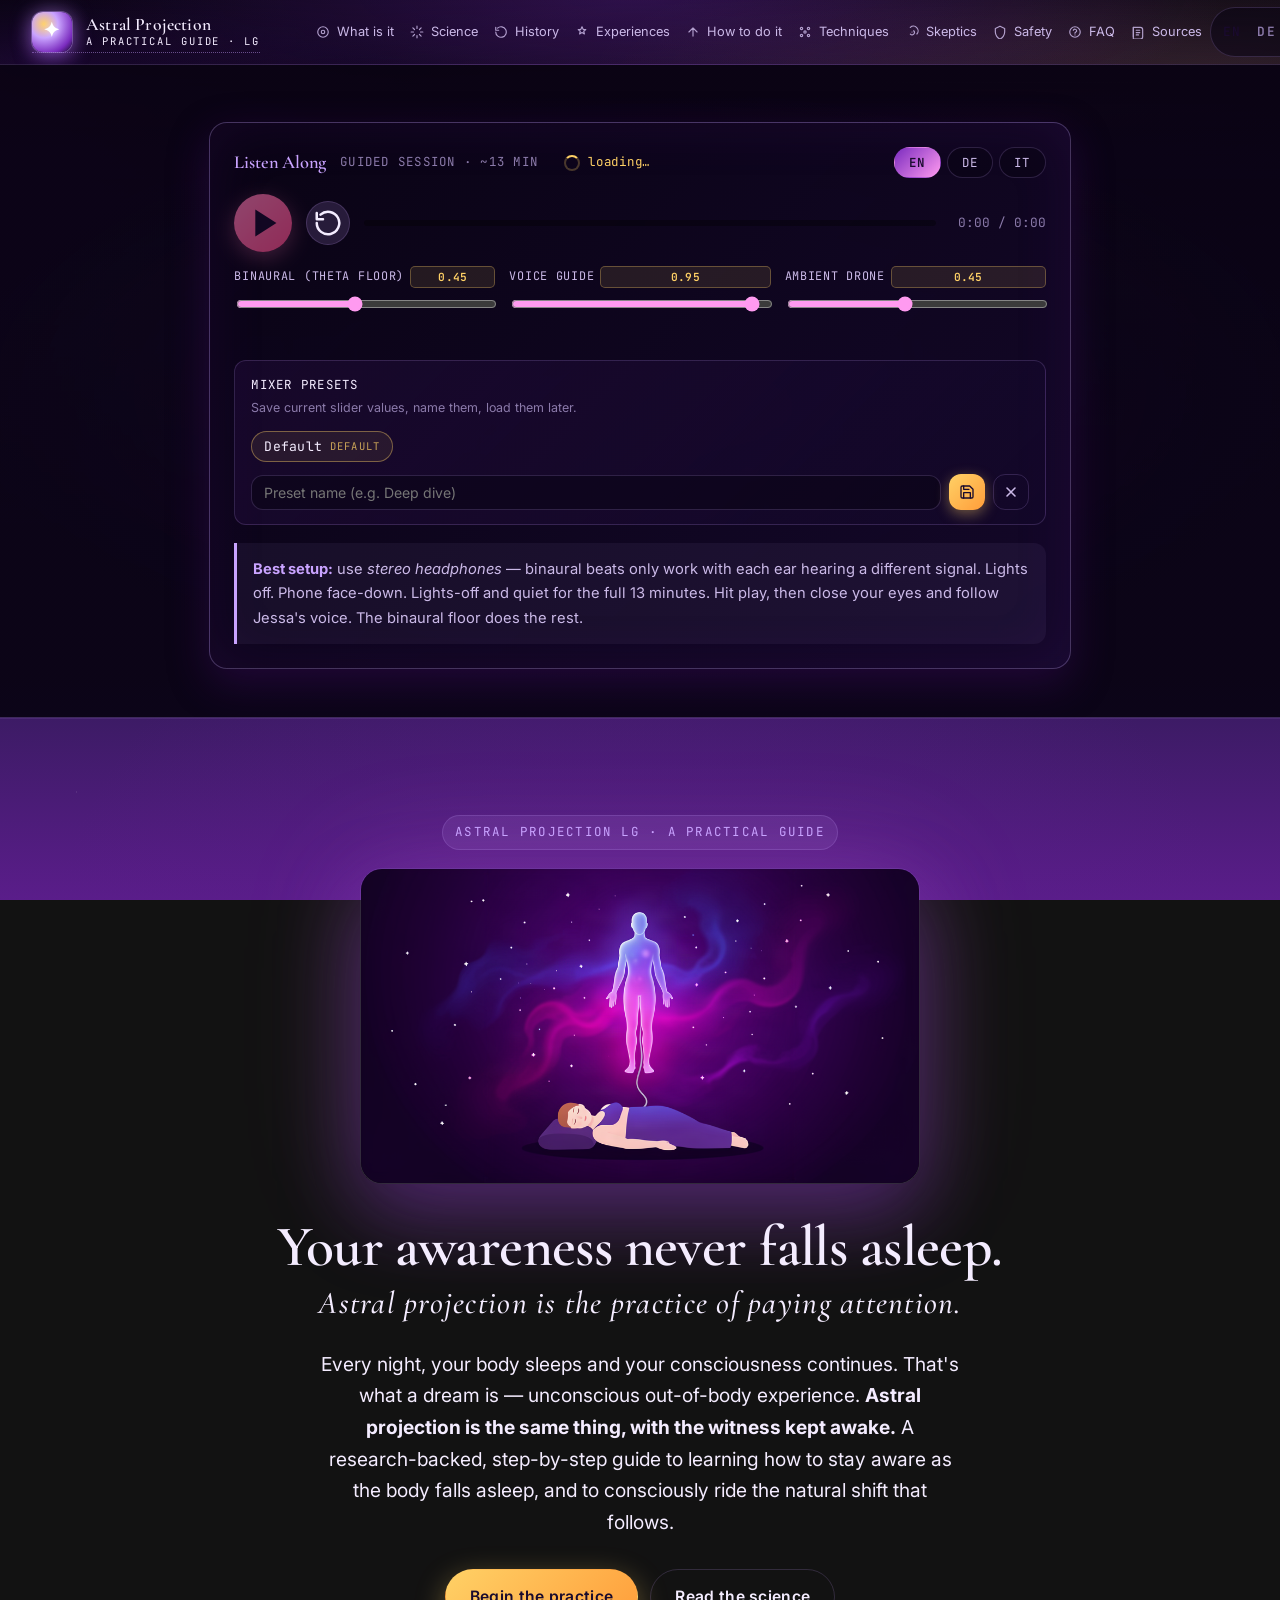
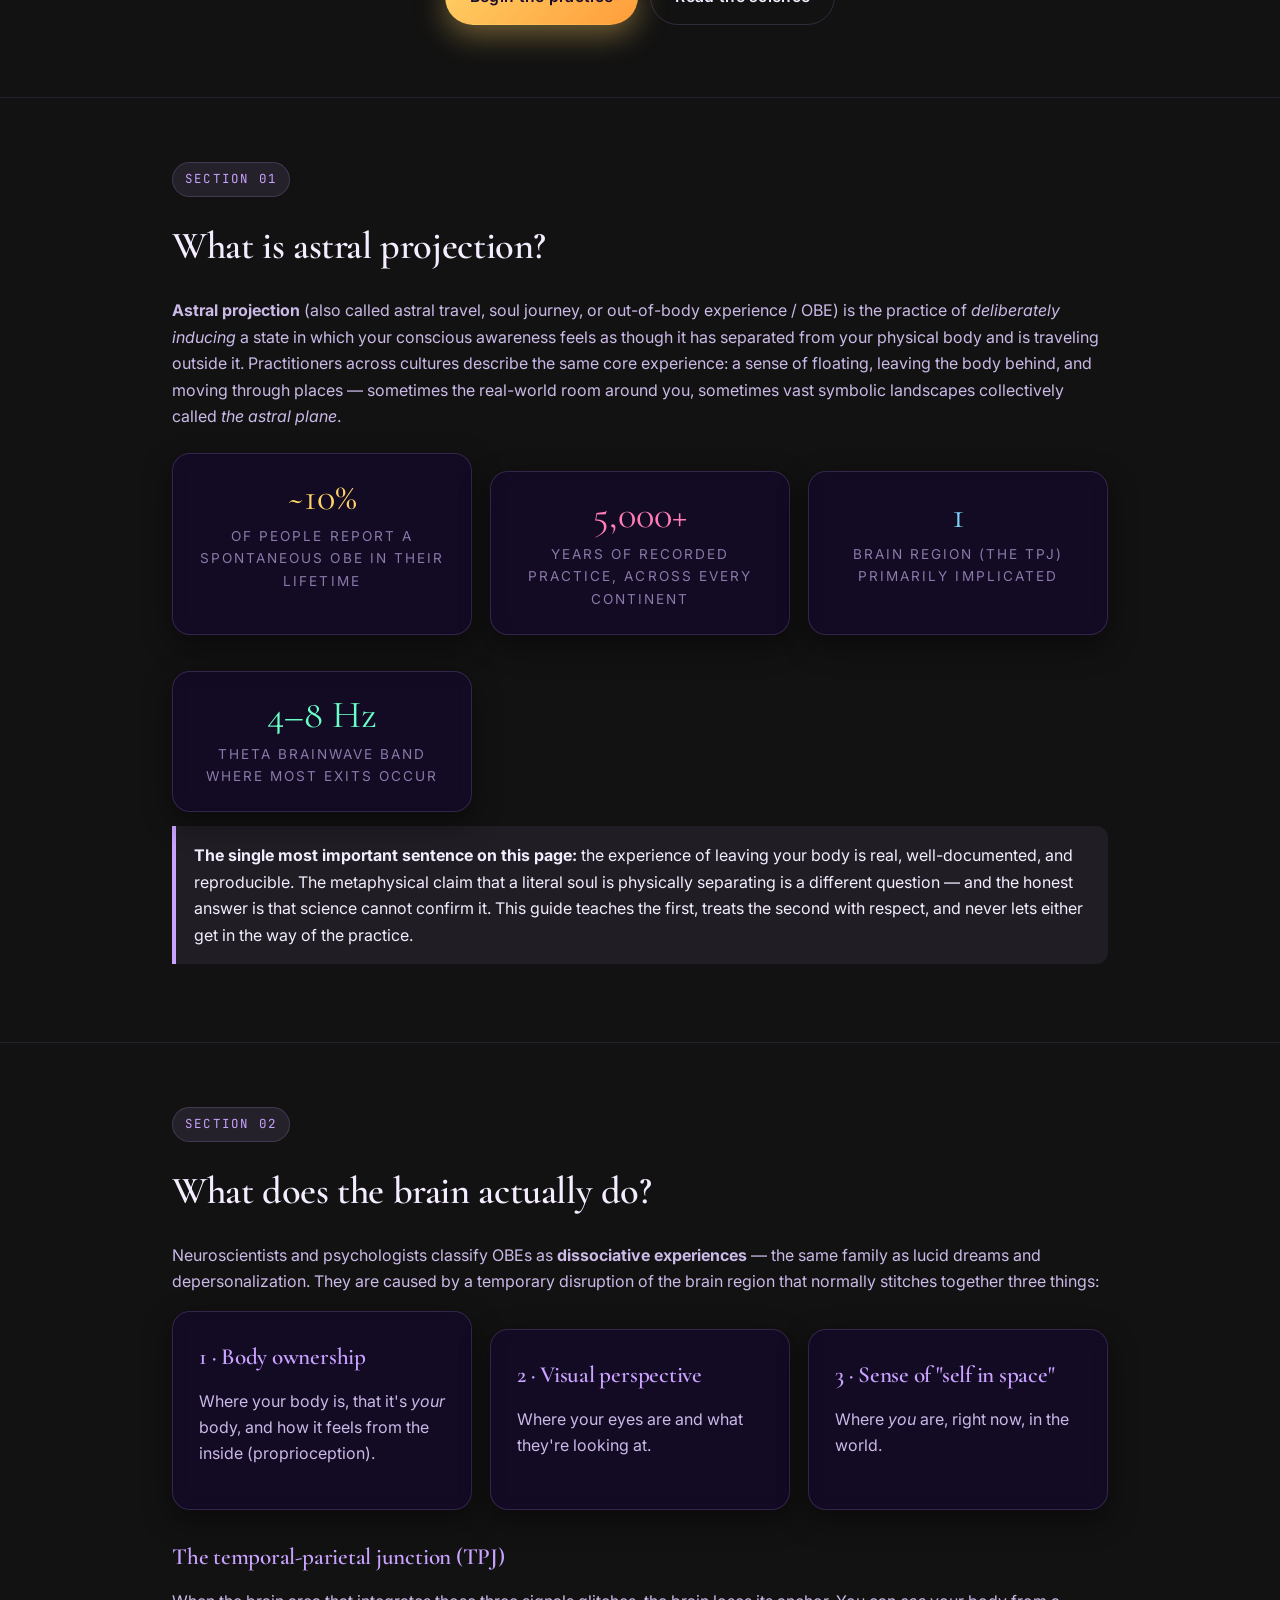
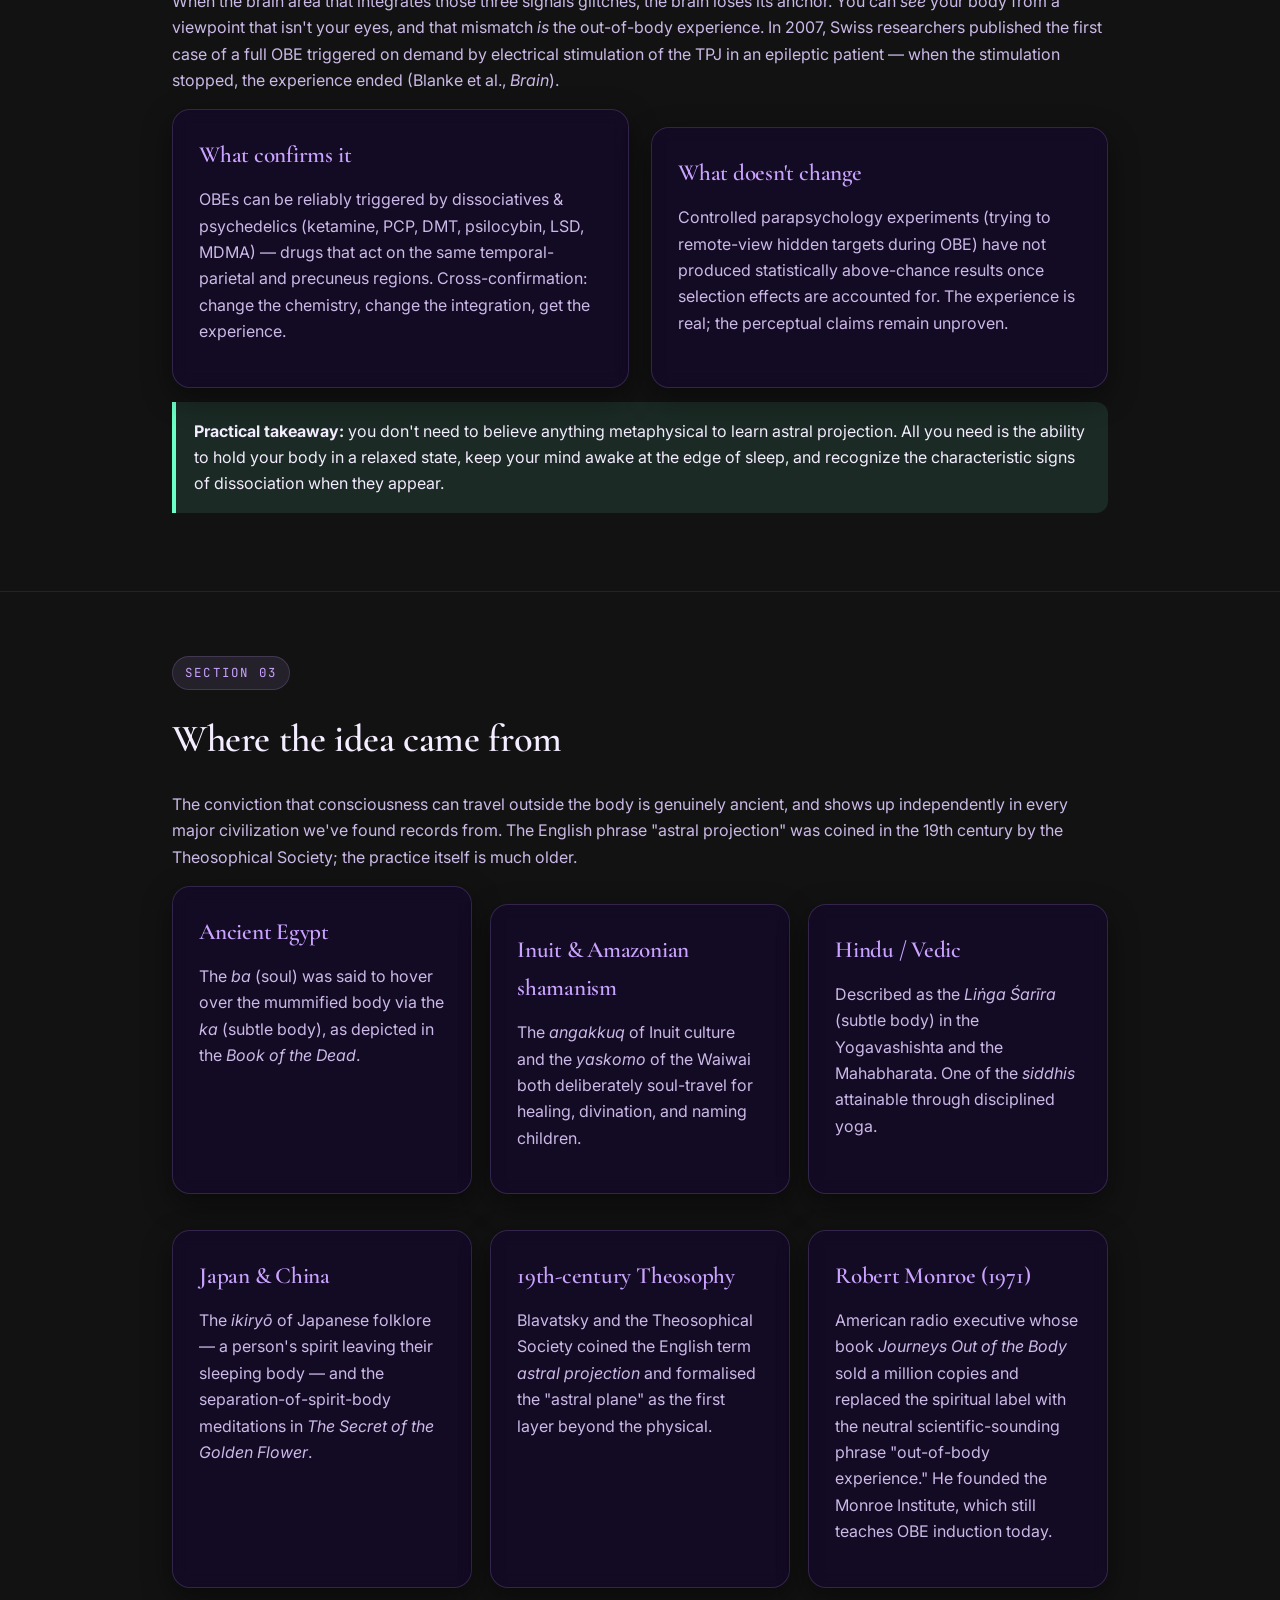
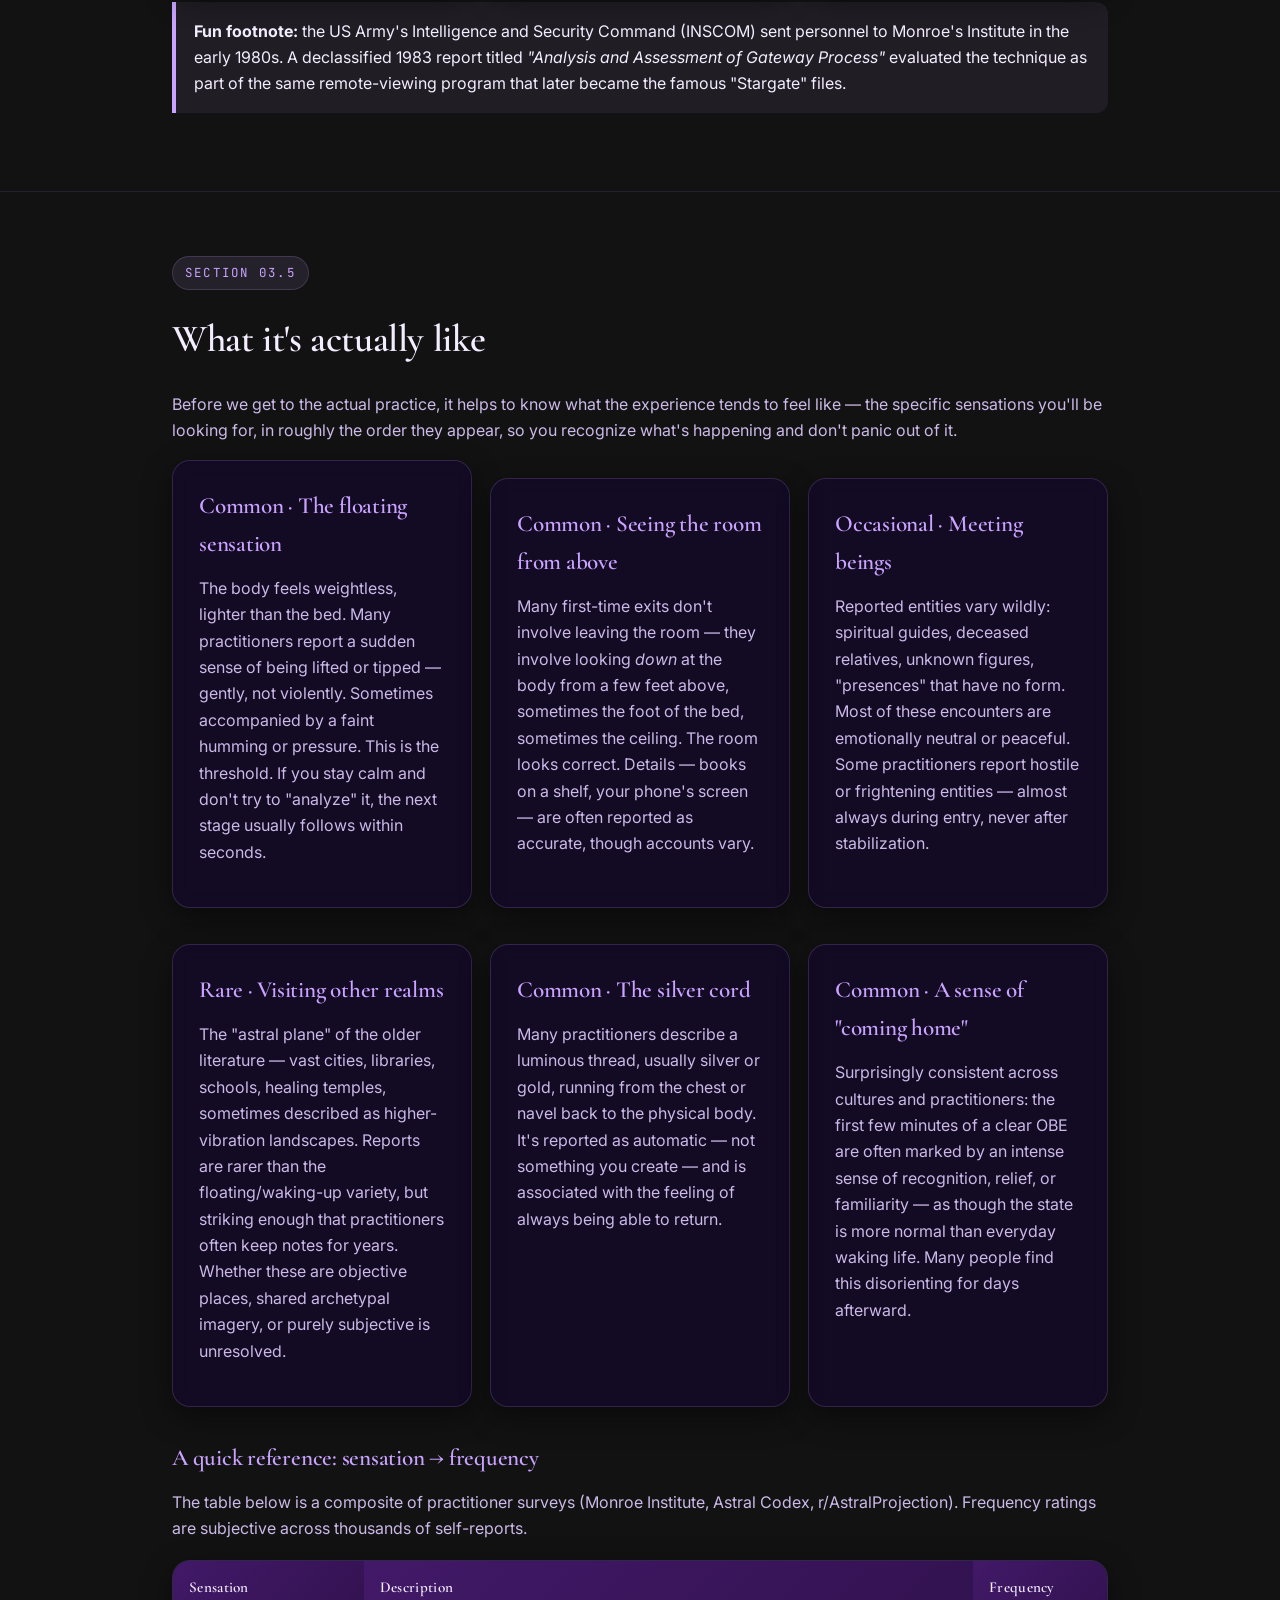
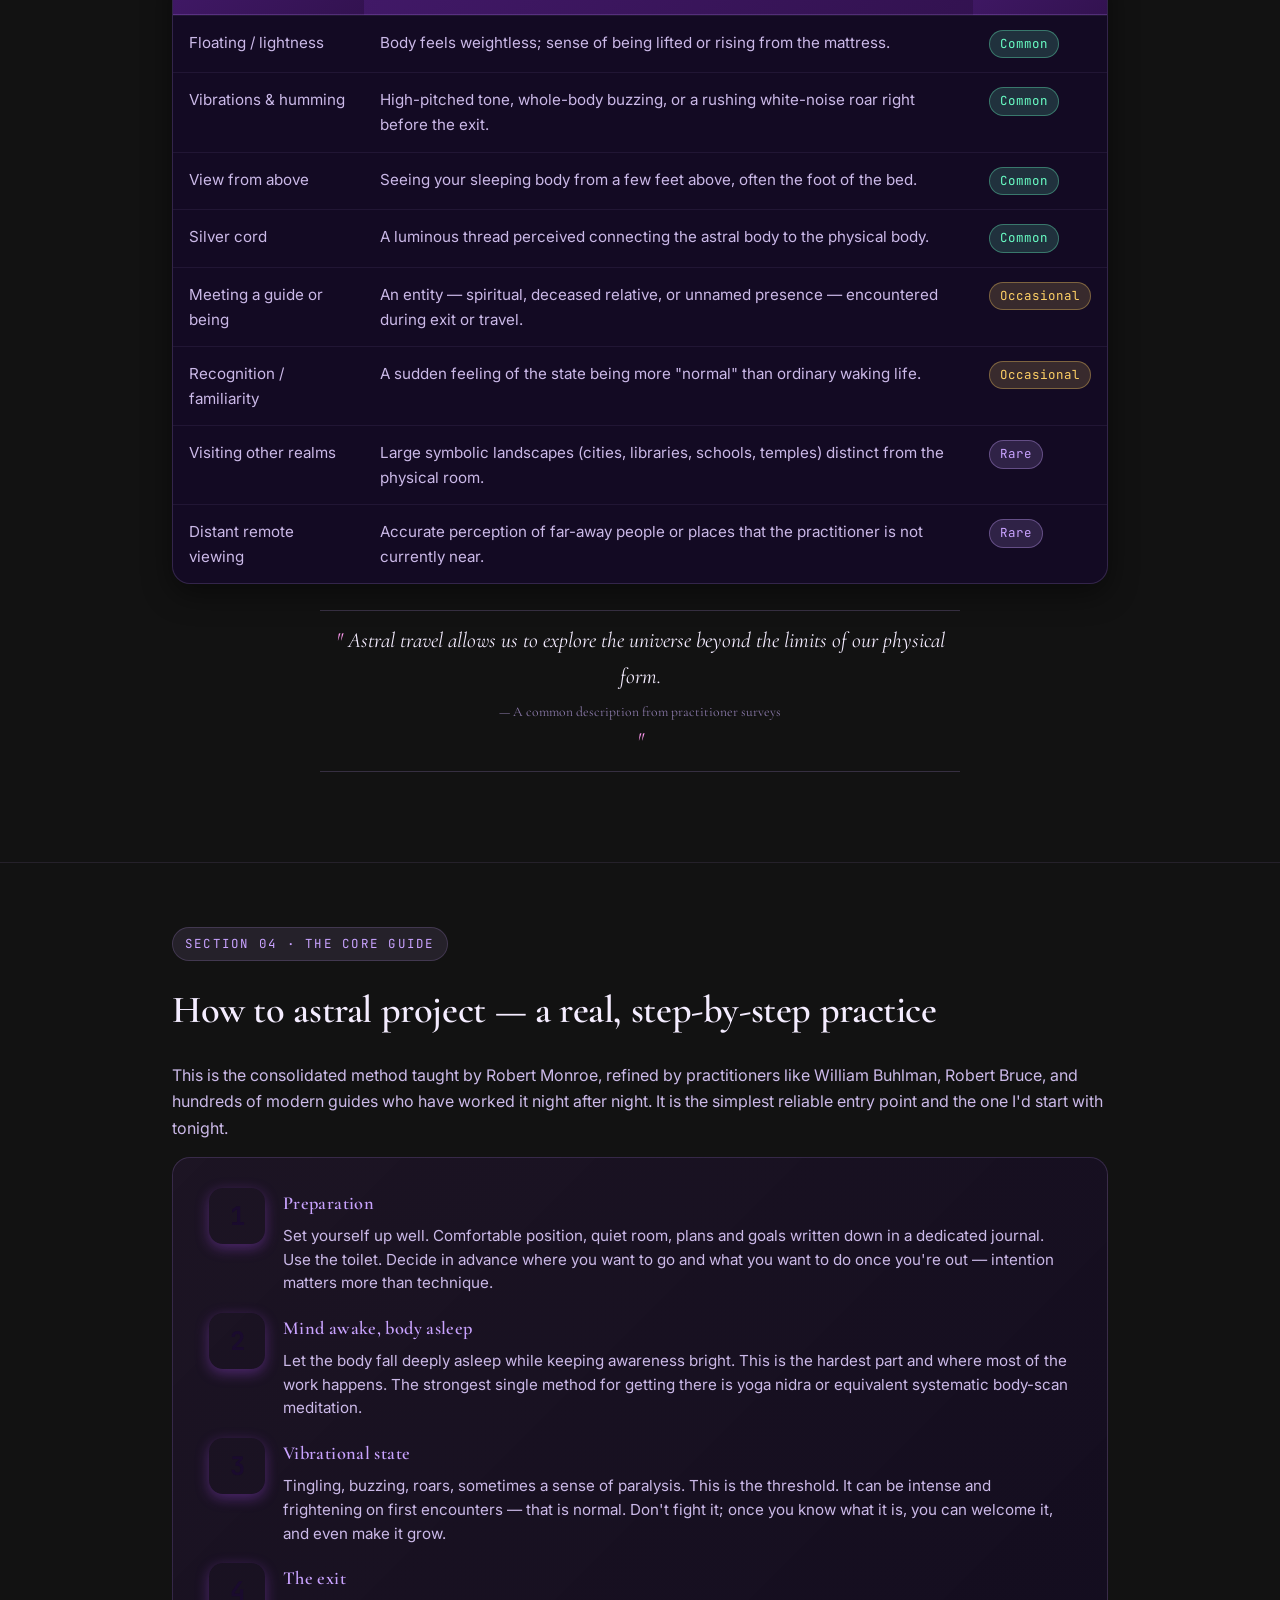
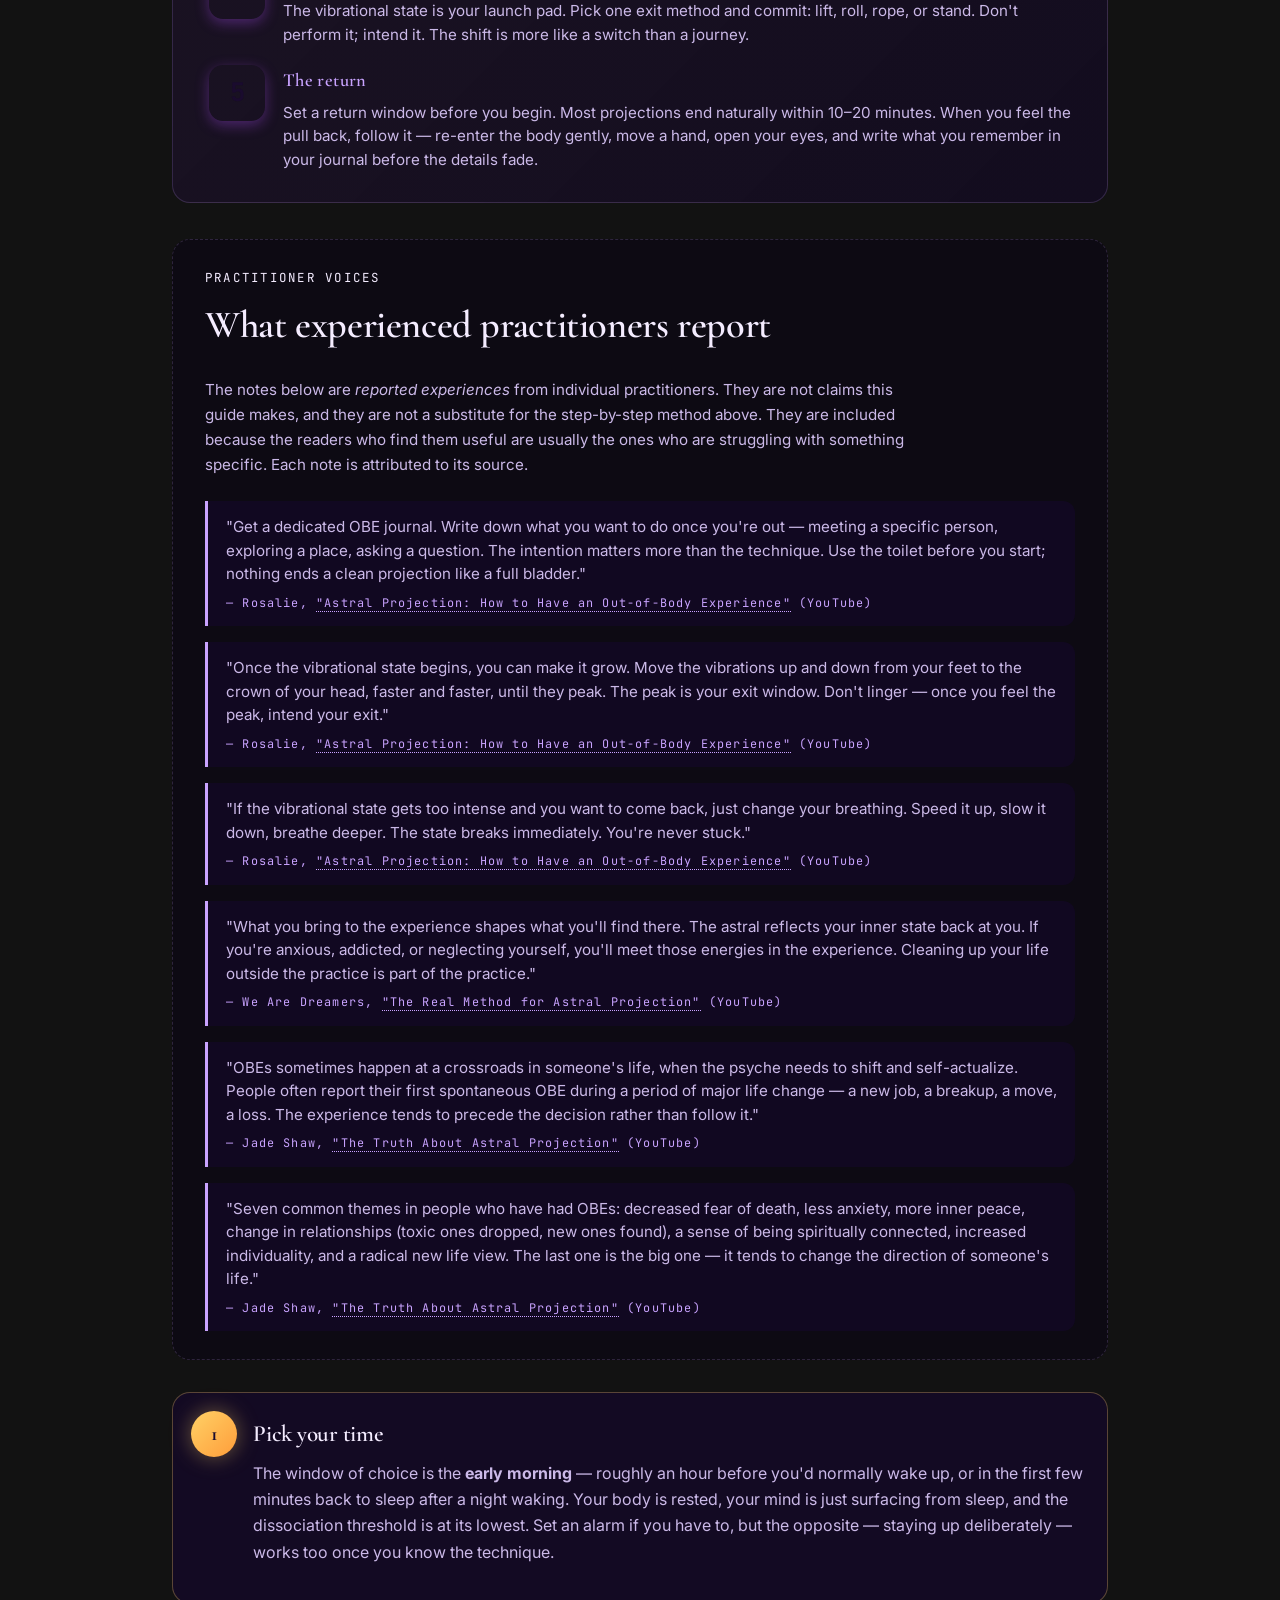
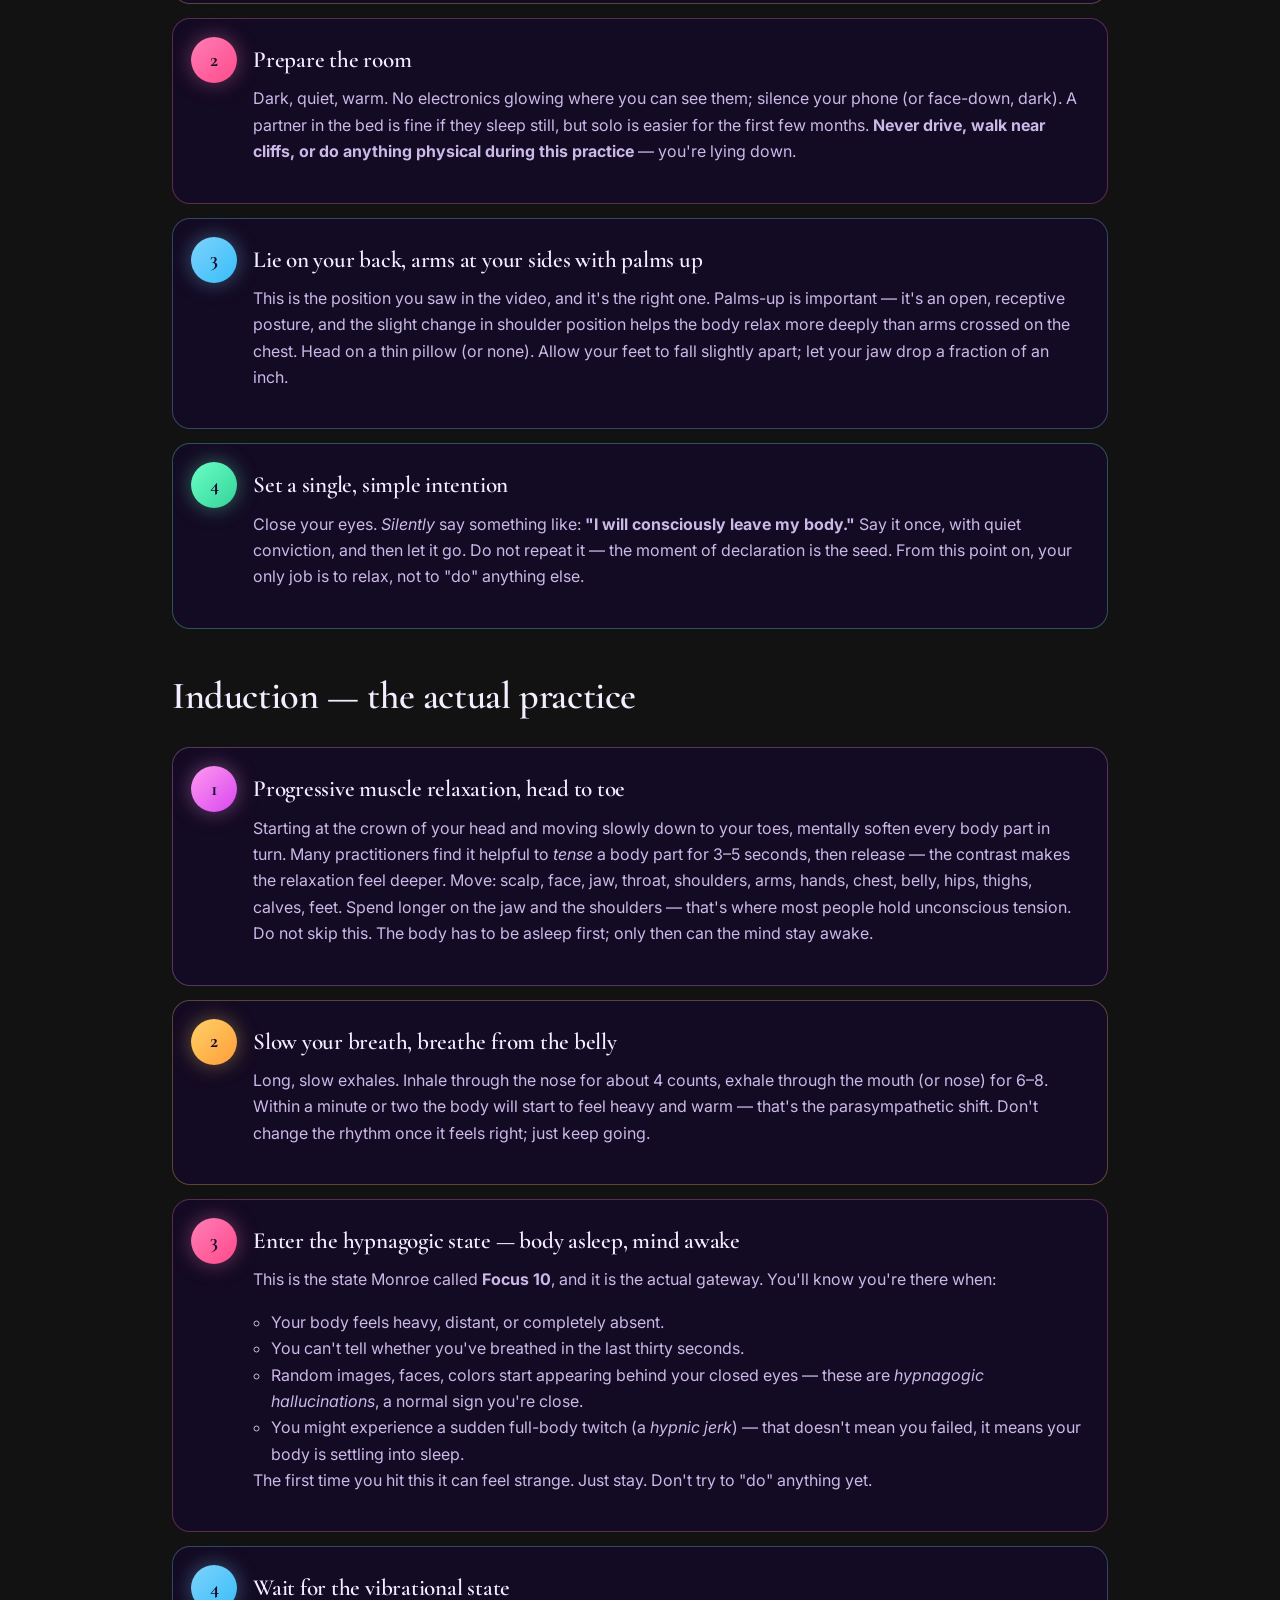
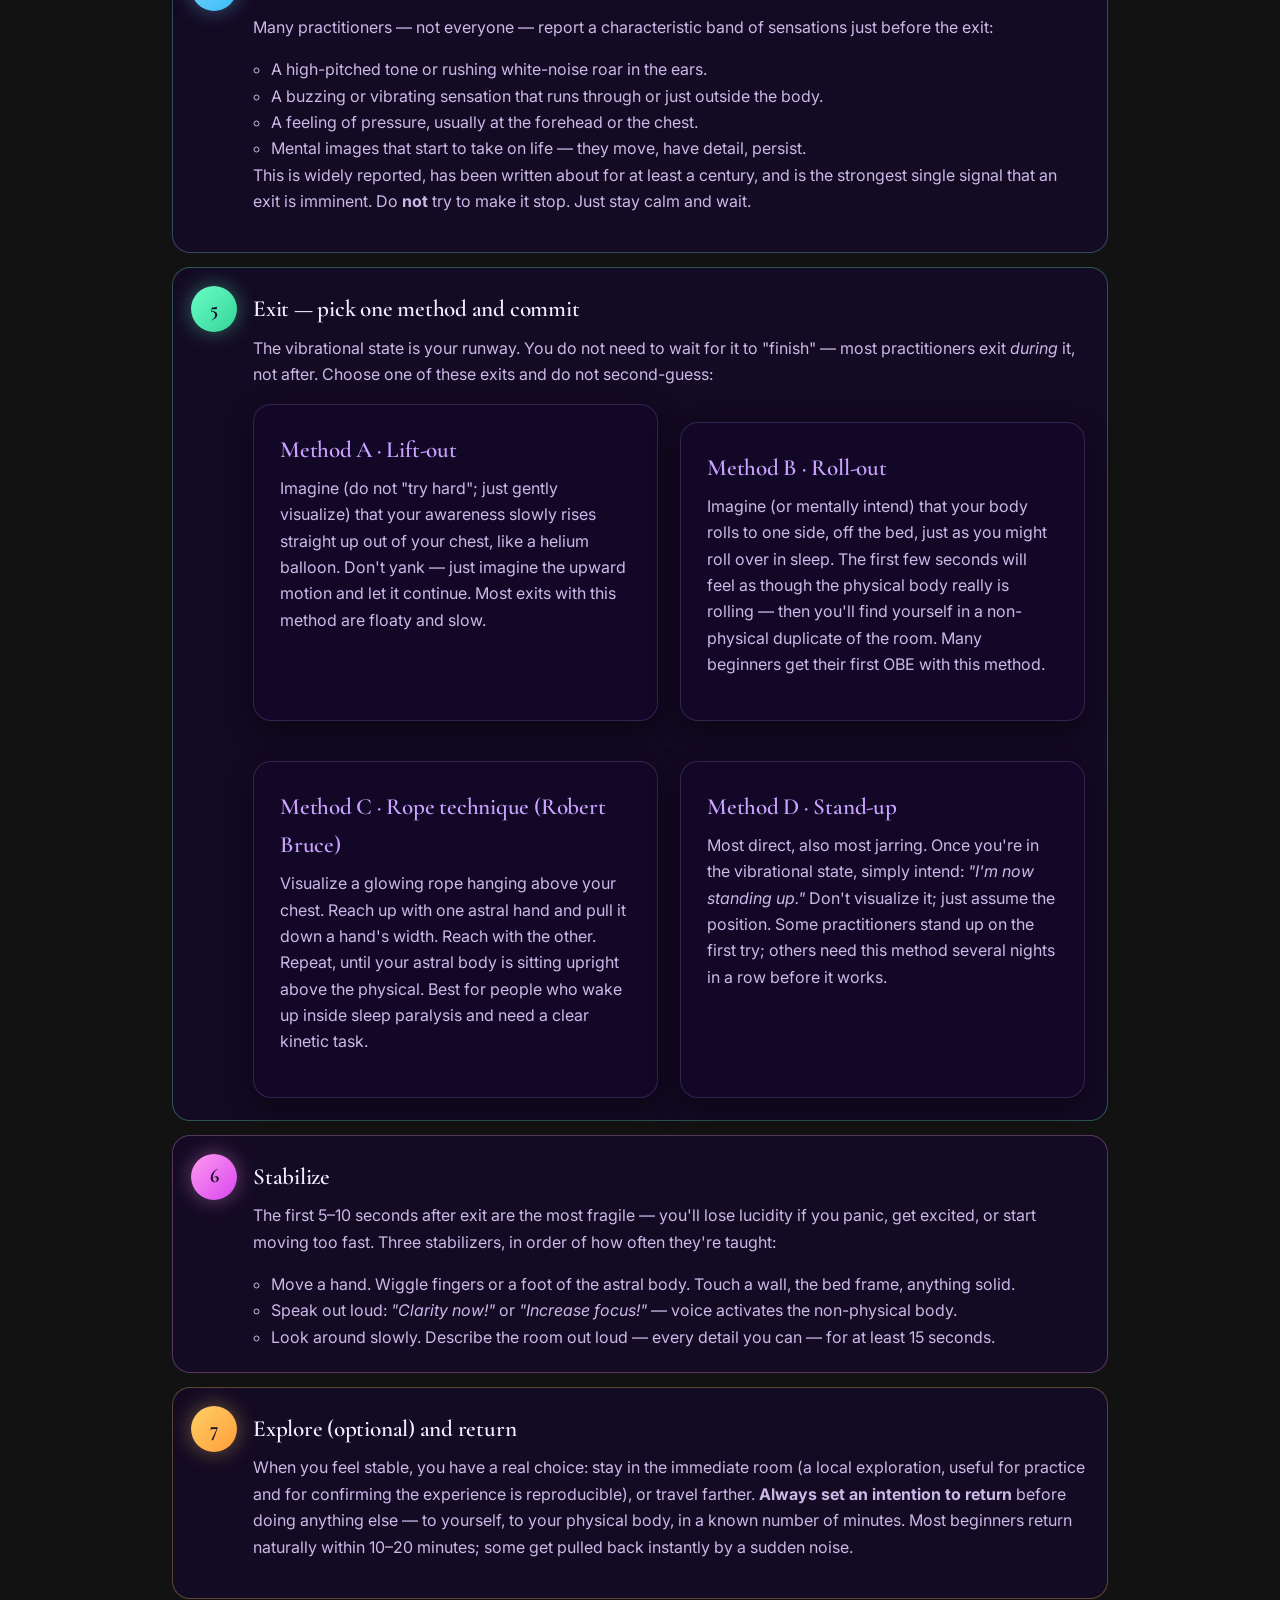
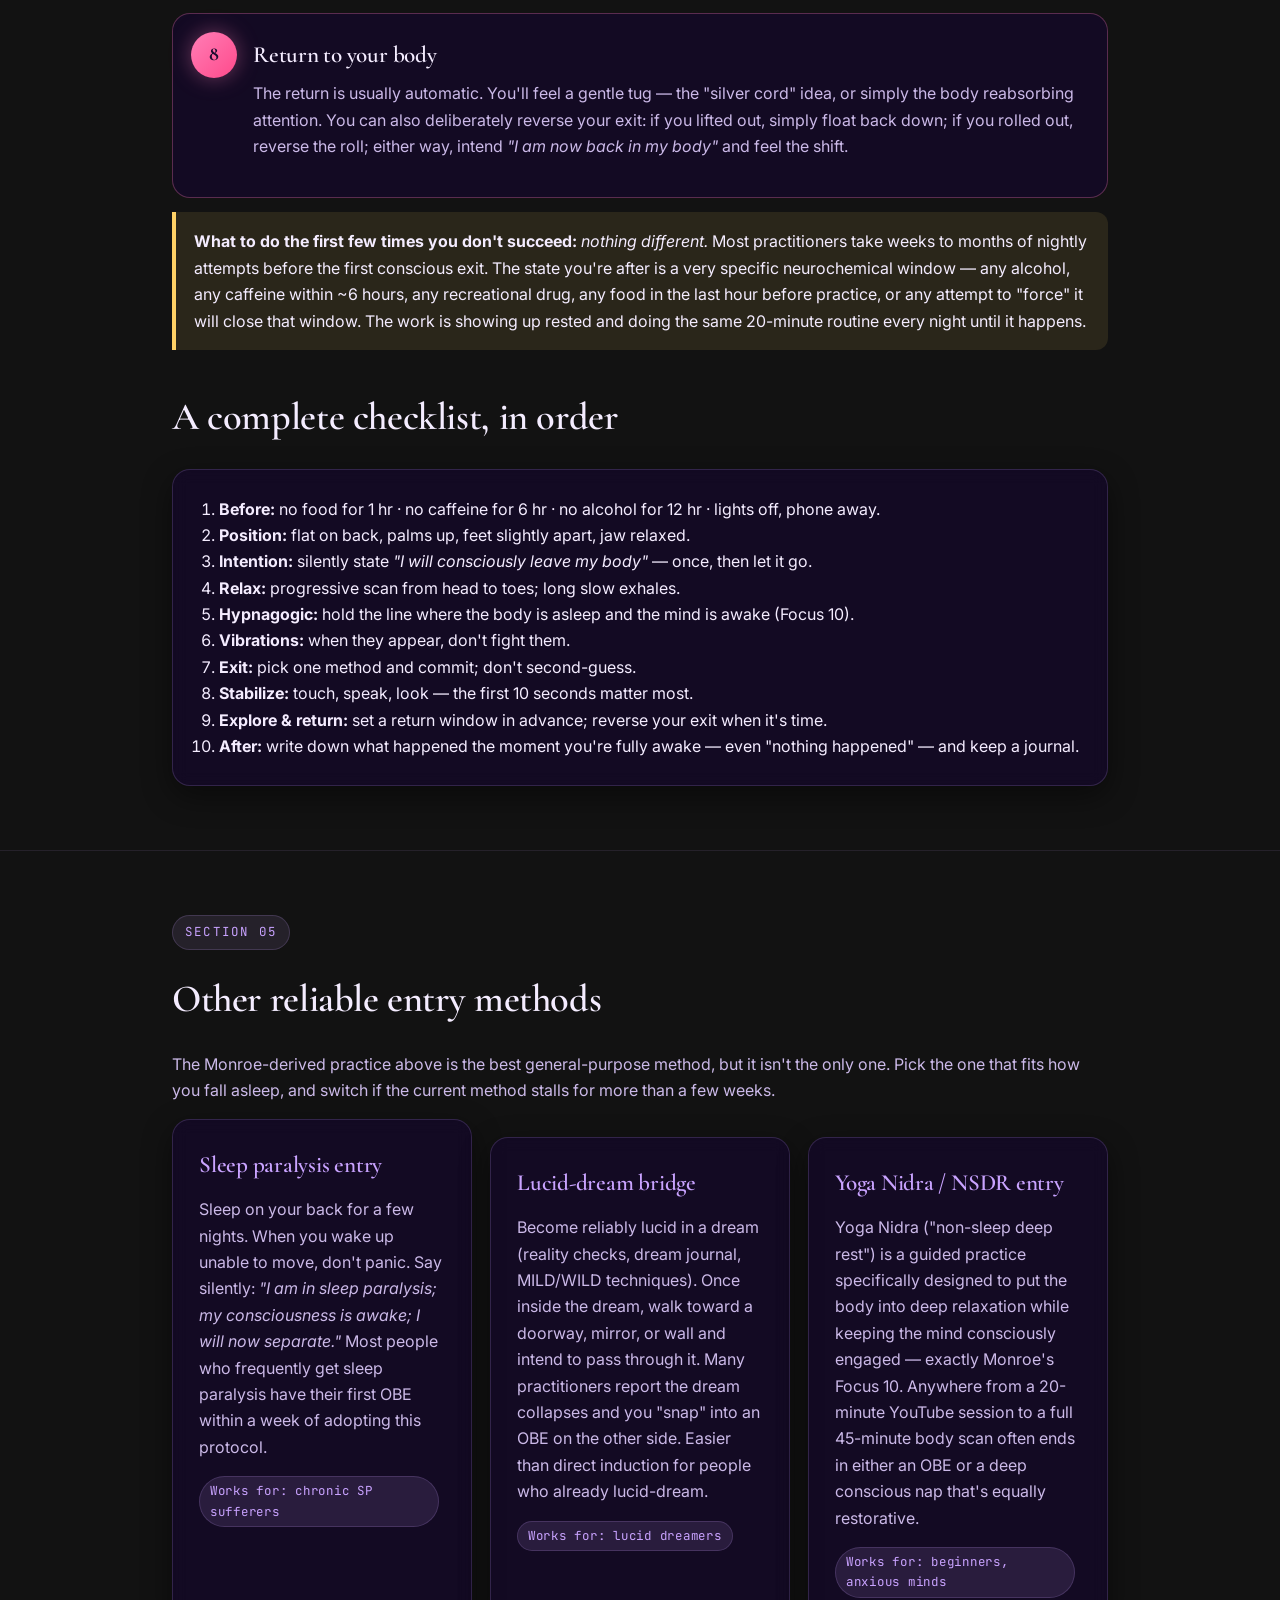
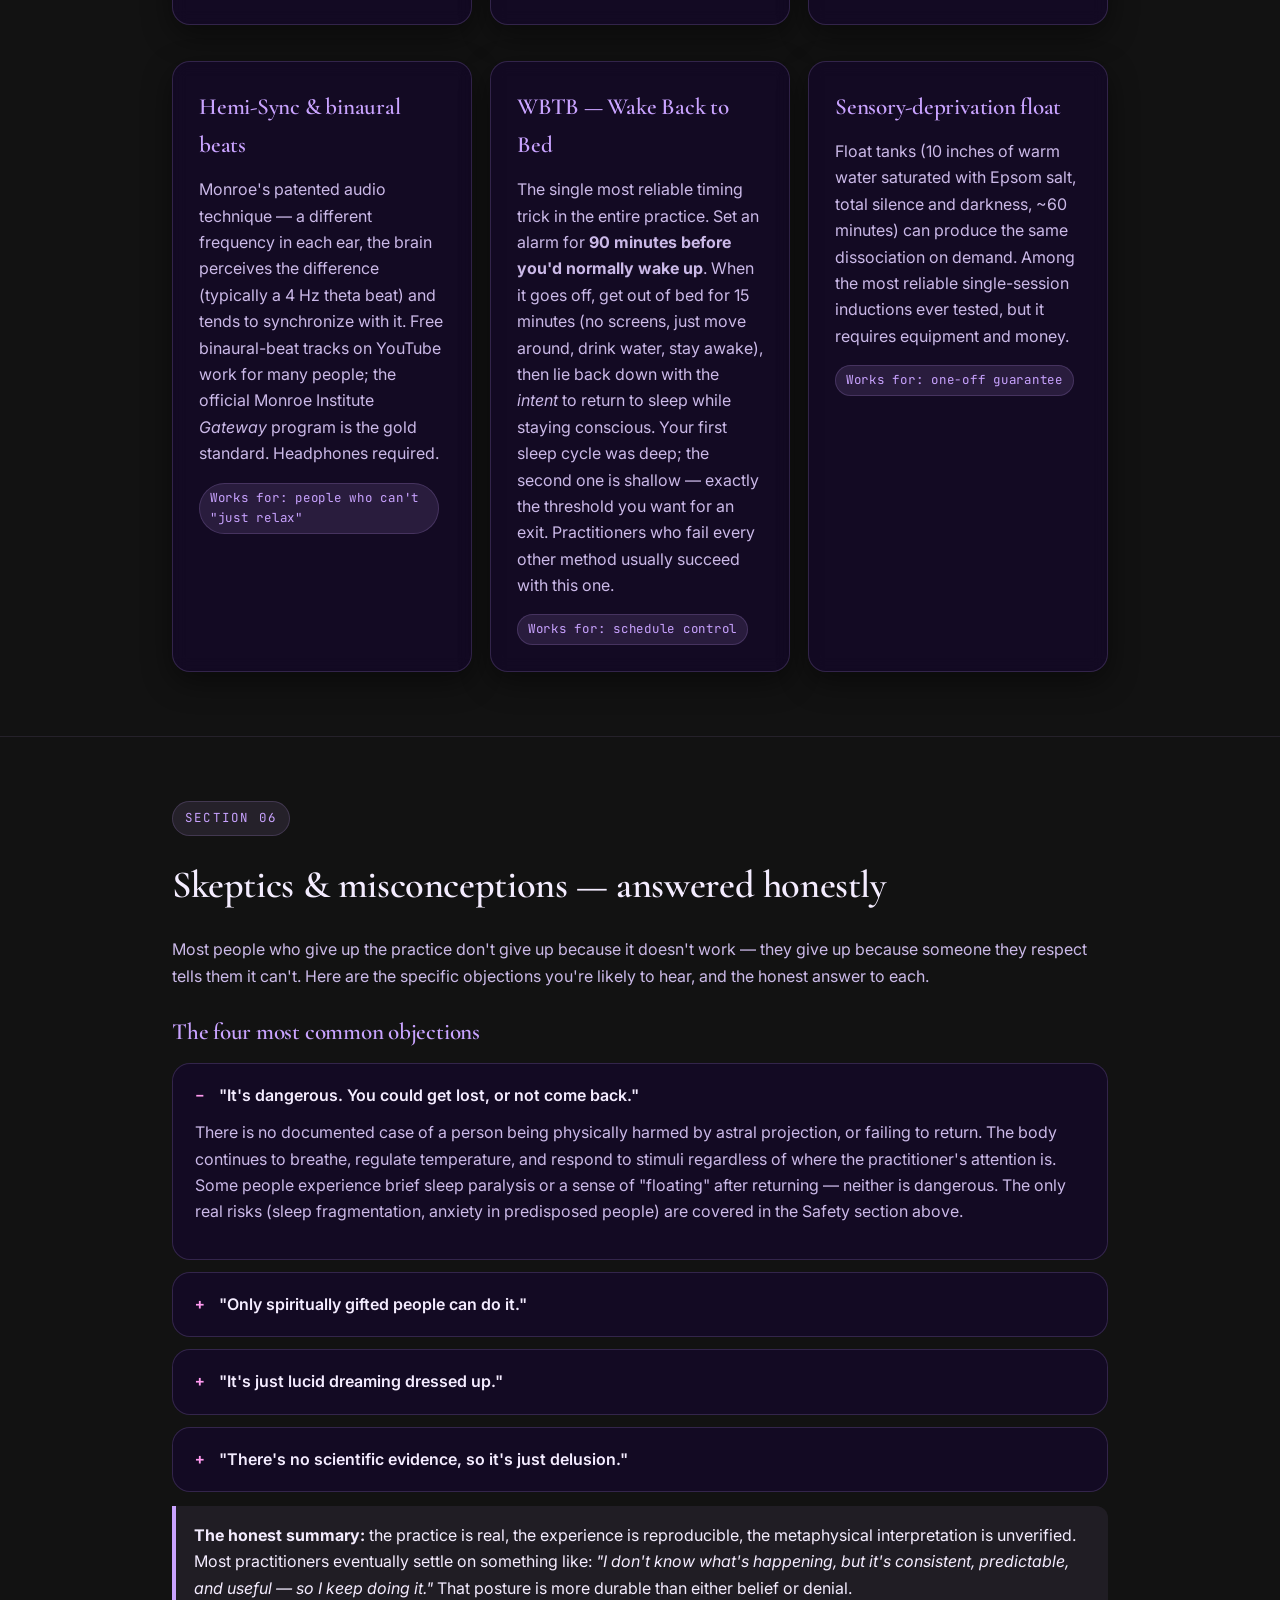
==== commit 077f6ec2: "Audio player: add IT button to EN and DE pages User feedback: 'English and German don't have Italian" ====
--- a/index.html
+++ b/index.html
@@ -115,6 +115,7 @@
           <div class="ap-lang-switch" role="tablist" aria-label="Audio language">
             <button class="ap-lang-btn active" data-lang="en" aria-pressed="true">EN</button>
             <button class="ap-lang-btn" data-lang="de" aria-pressed="false">DE</button>
+            <button class="ap-lang-btn" data-lang="it" aria-pressed="false">IT</button>
           </div>
         </div>
 
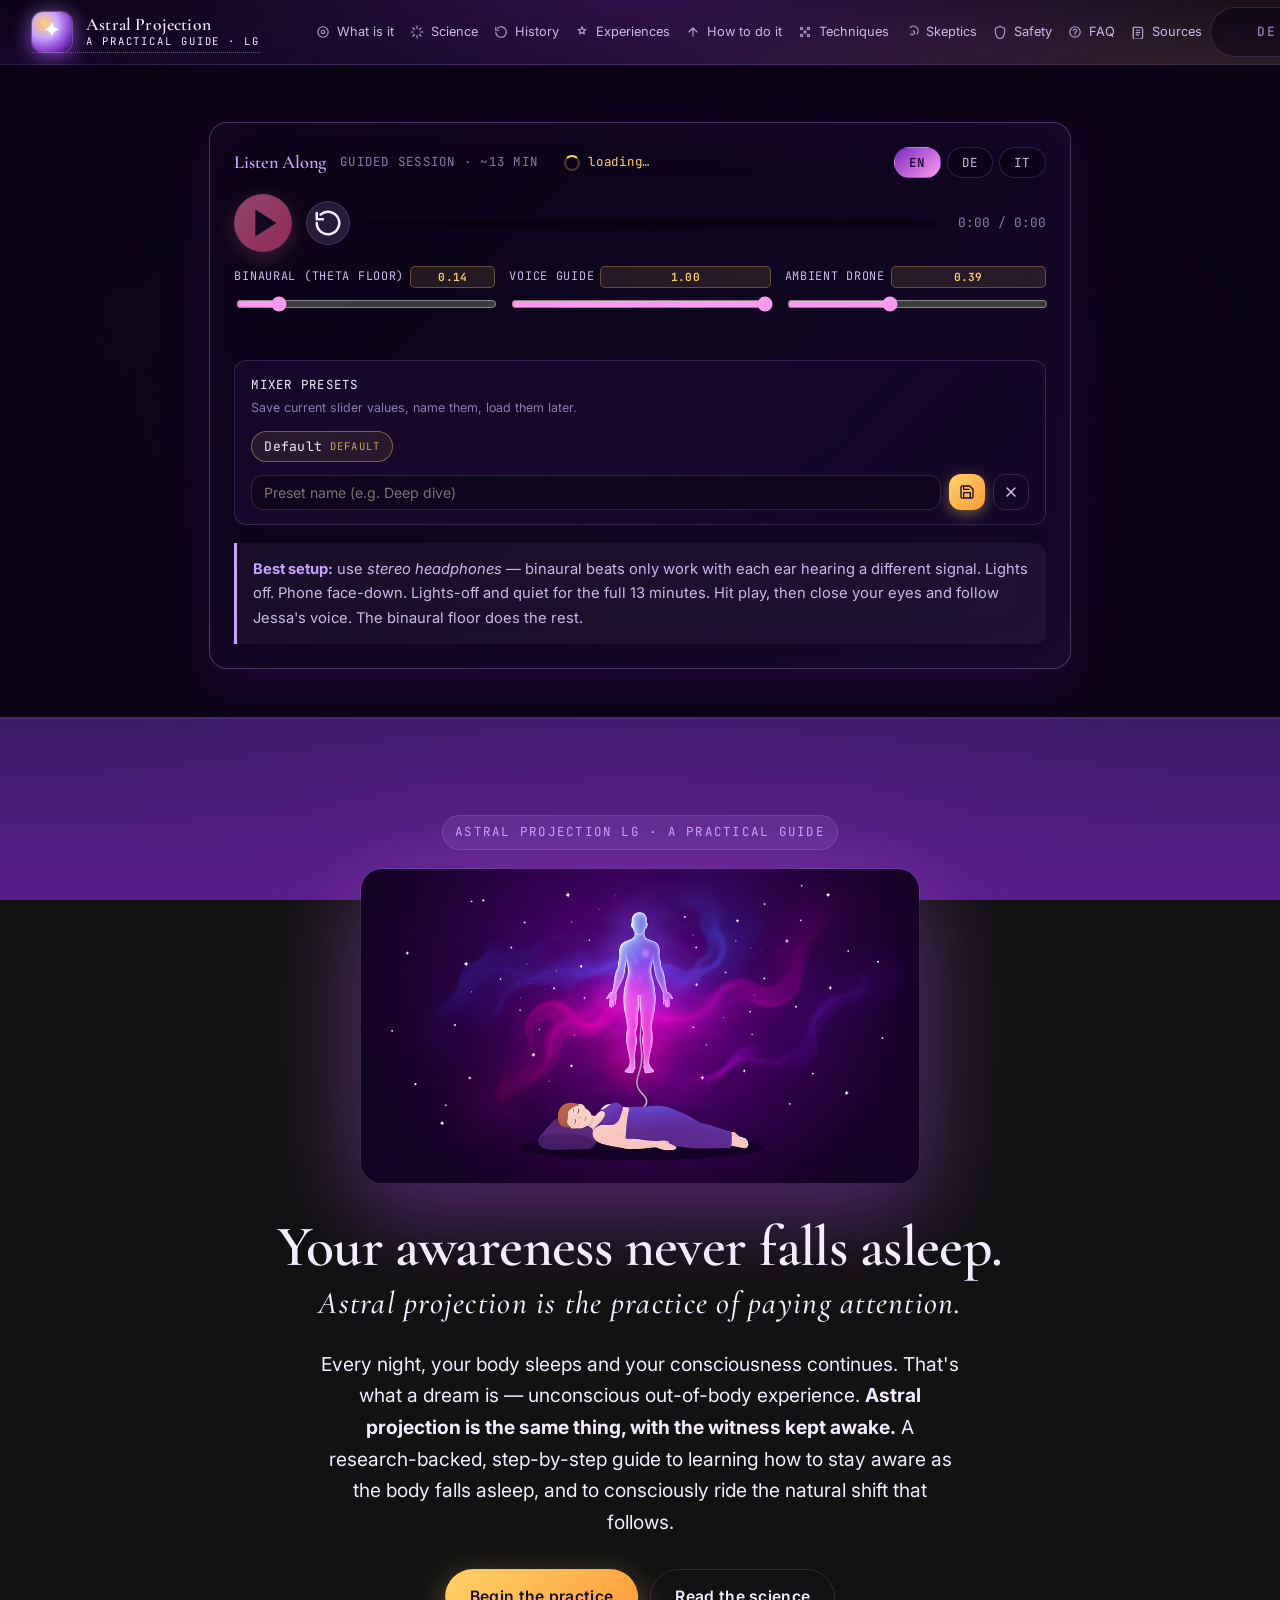
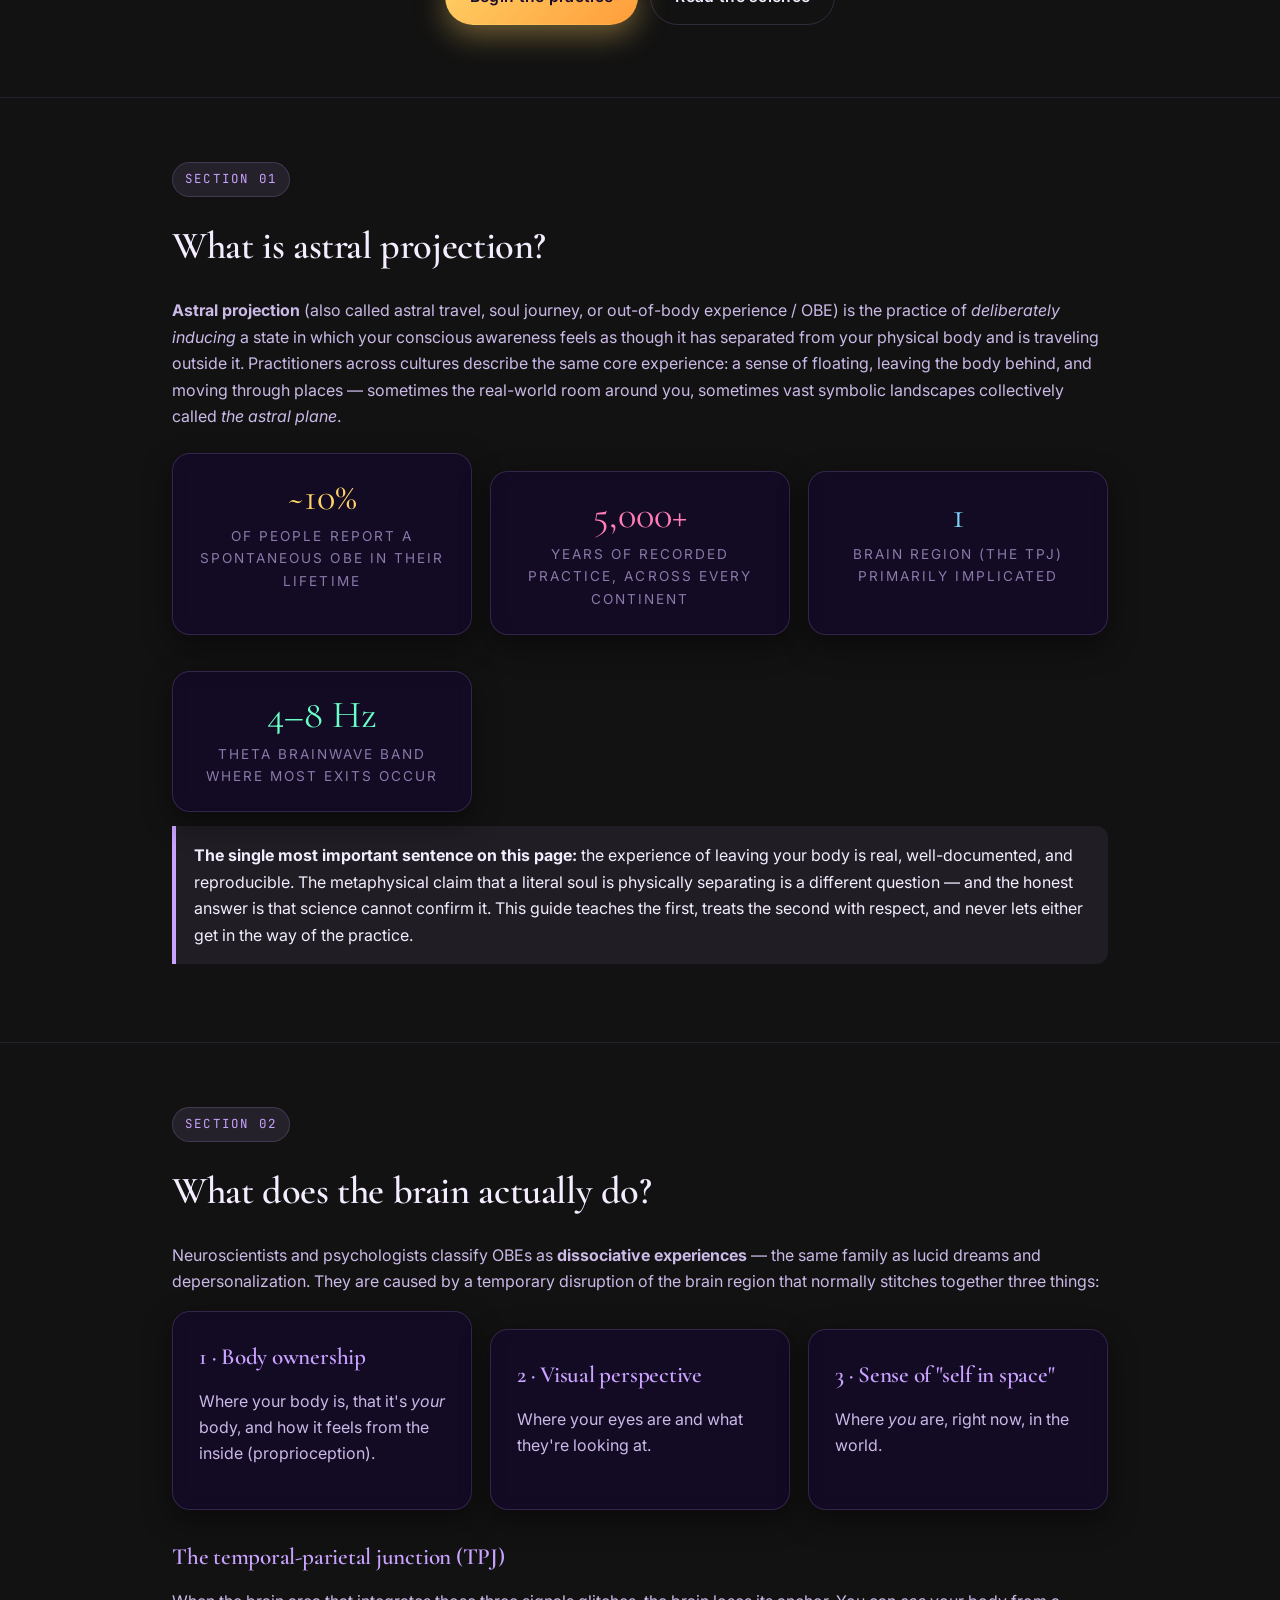
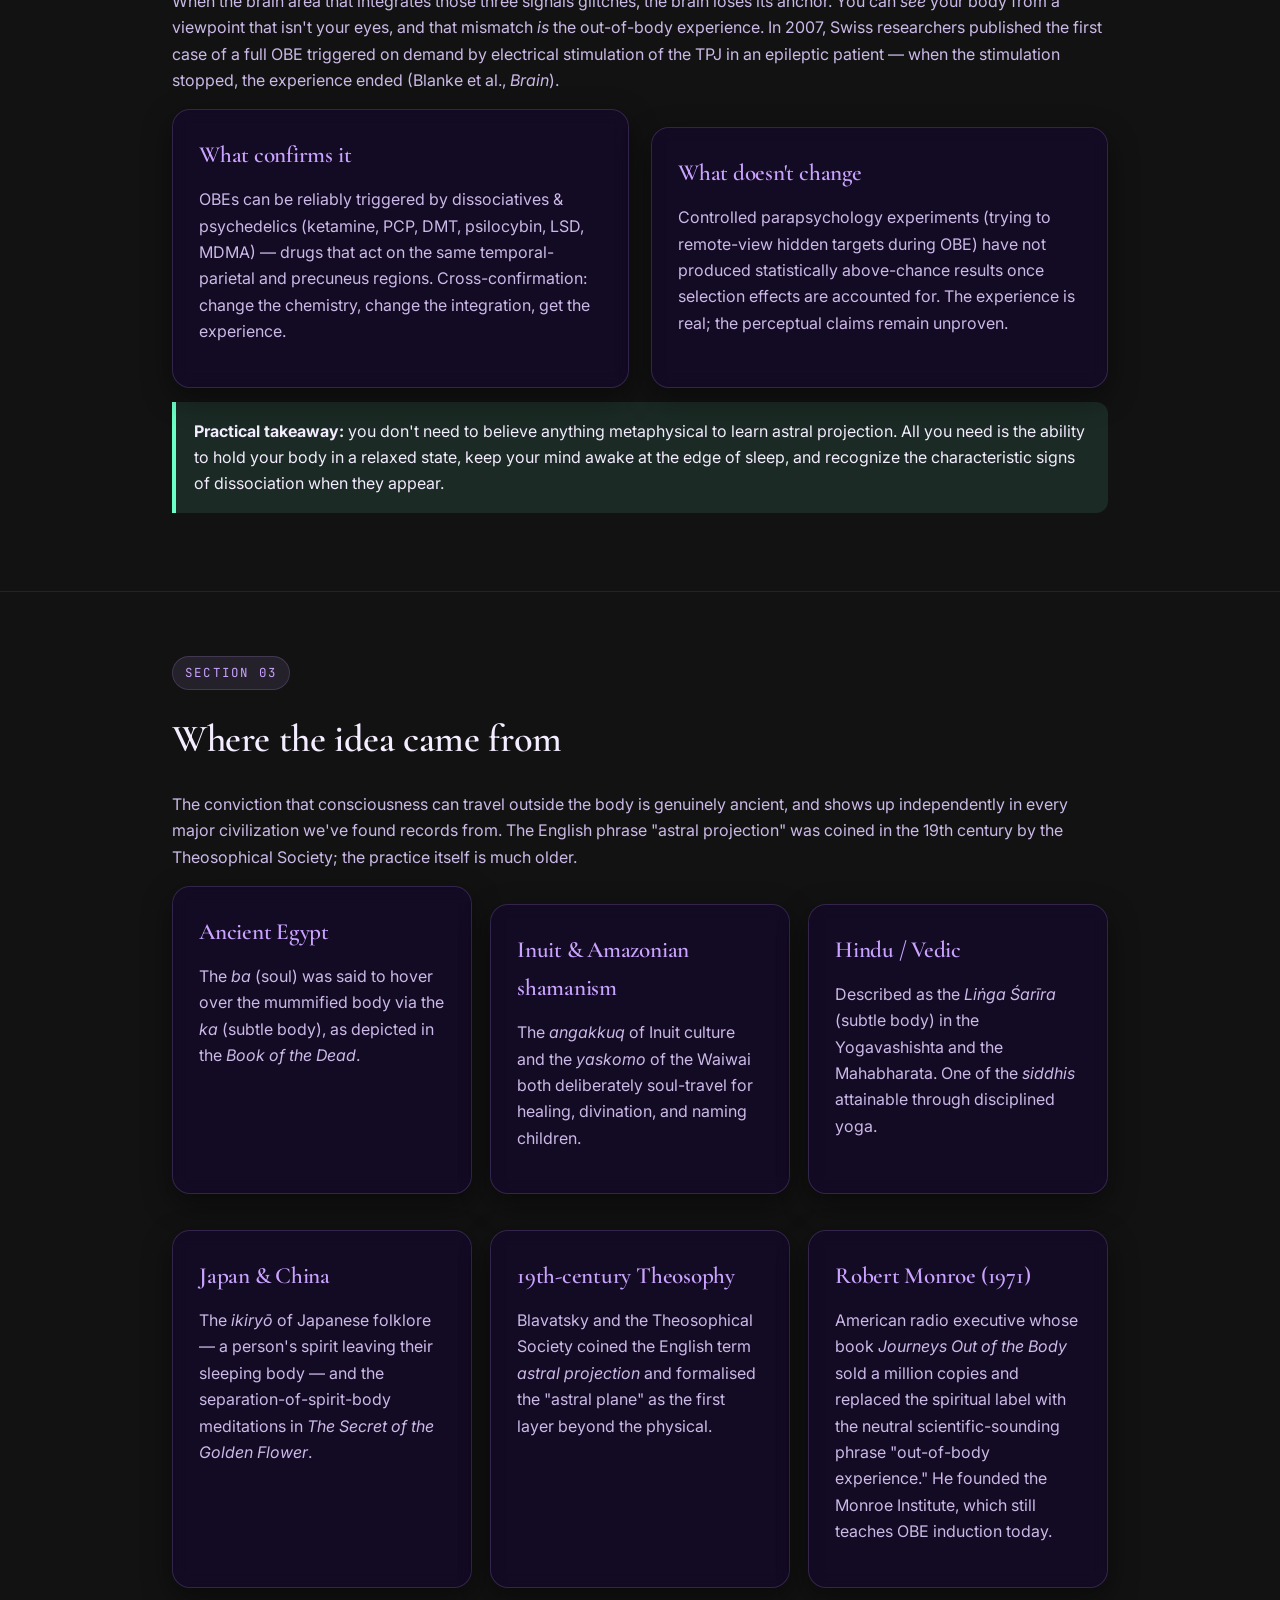
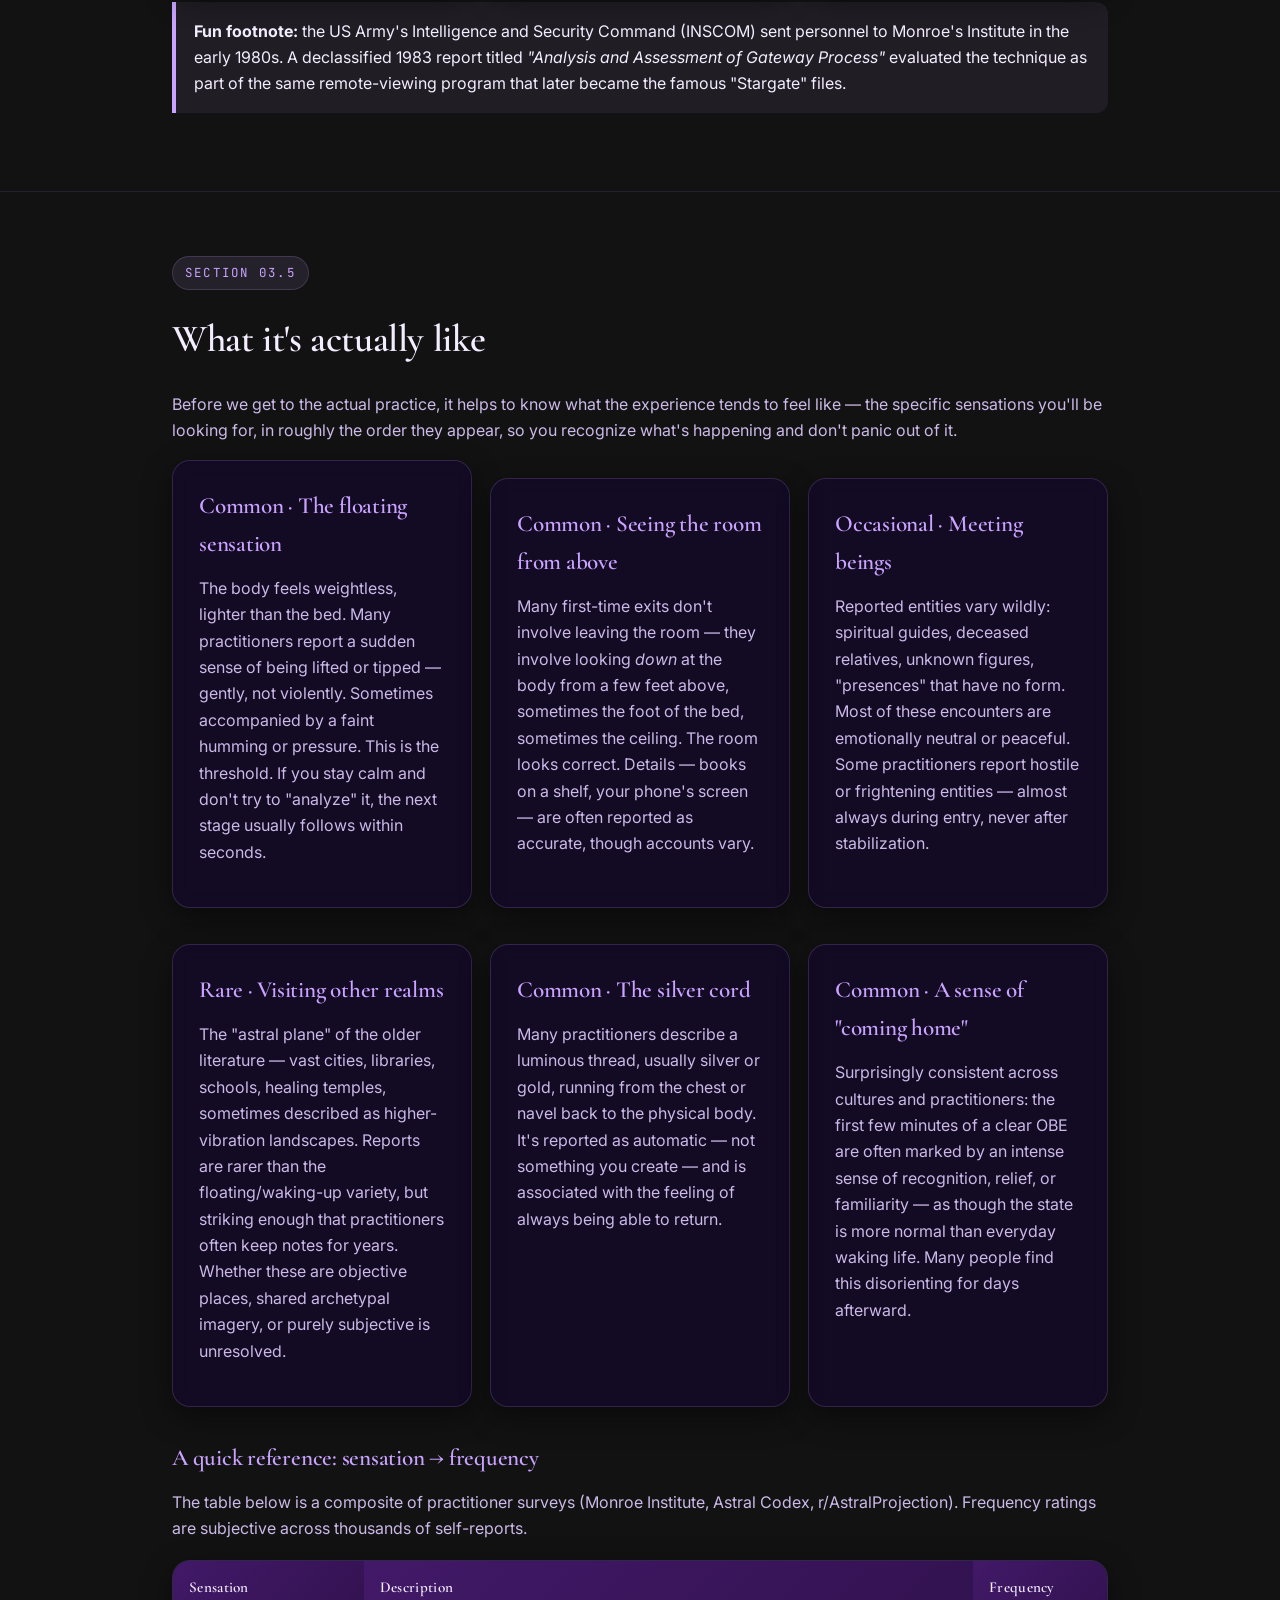
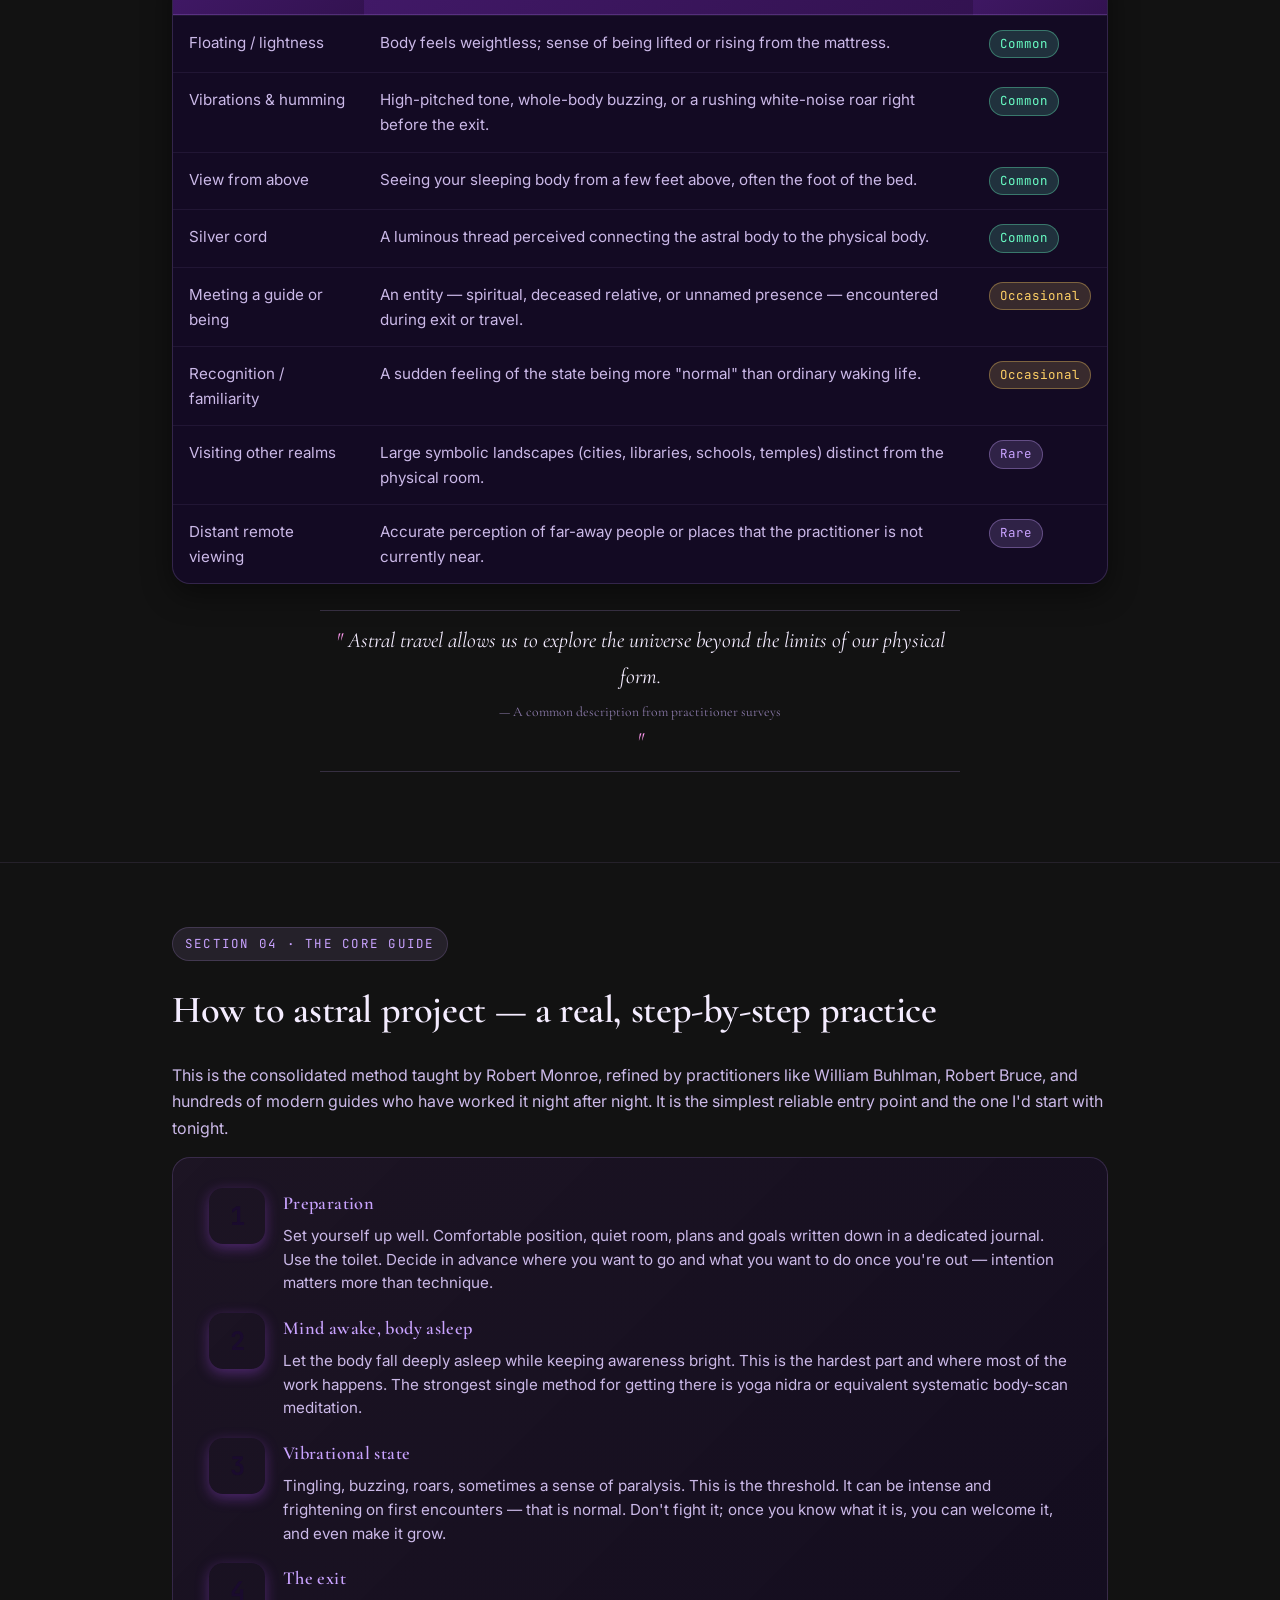
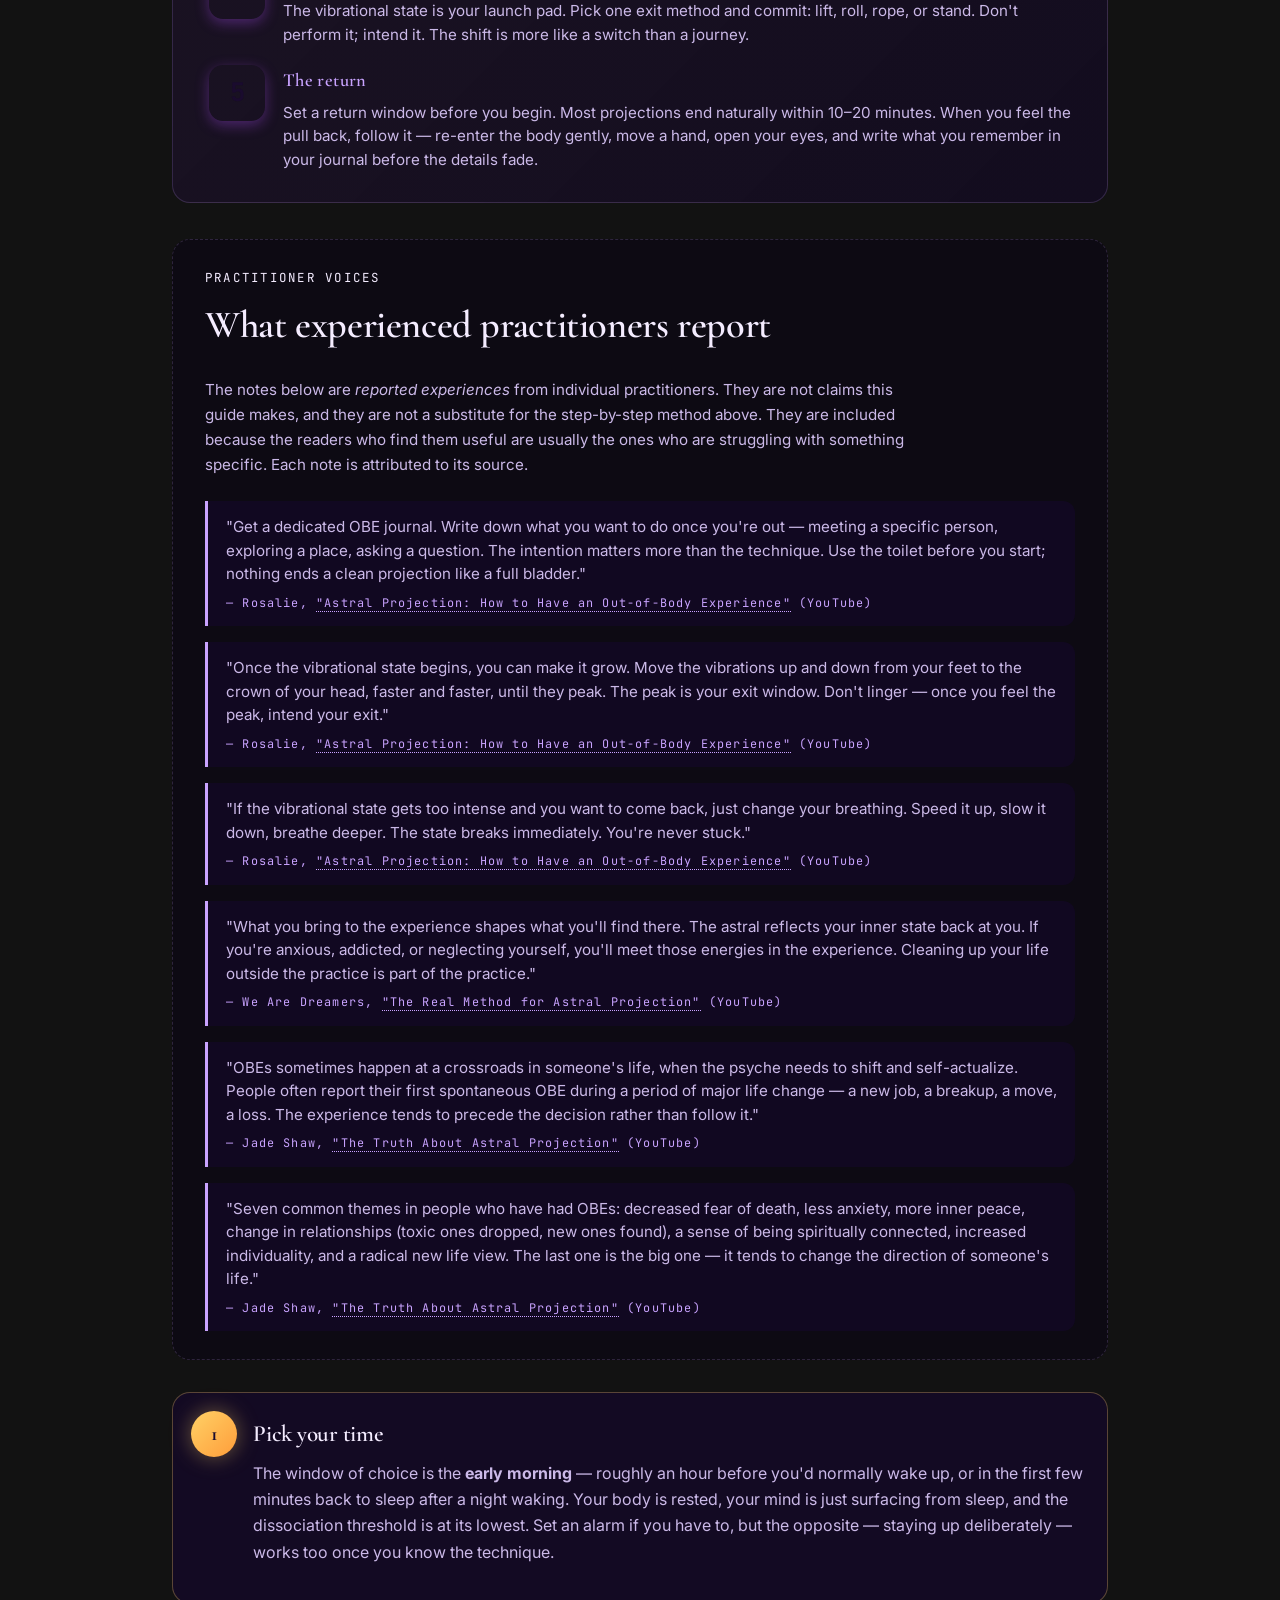
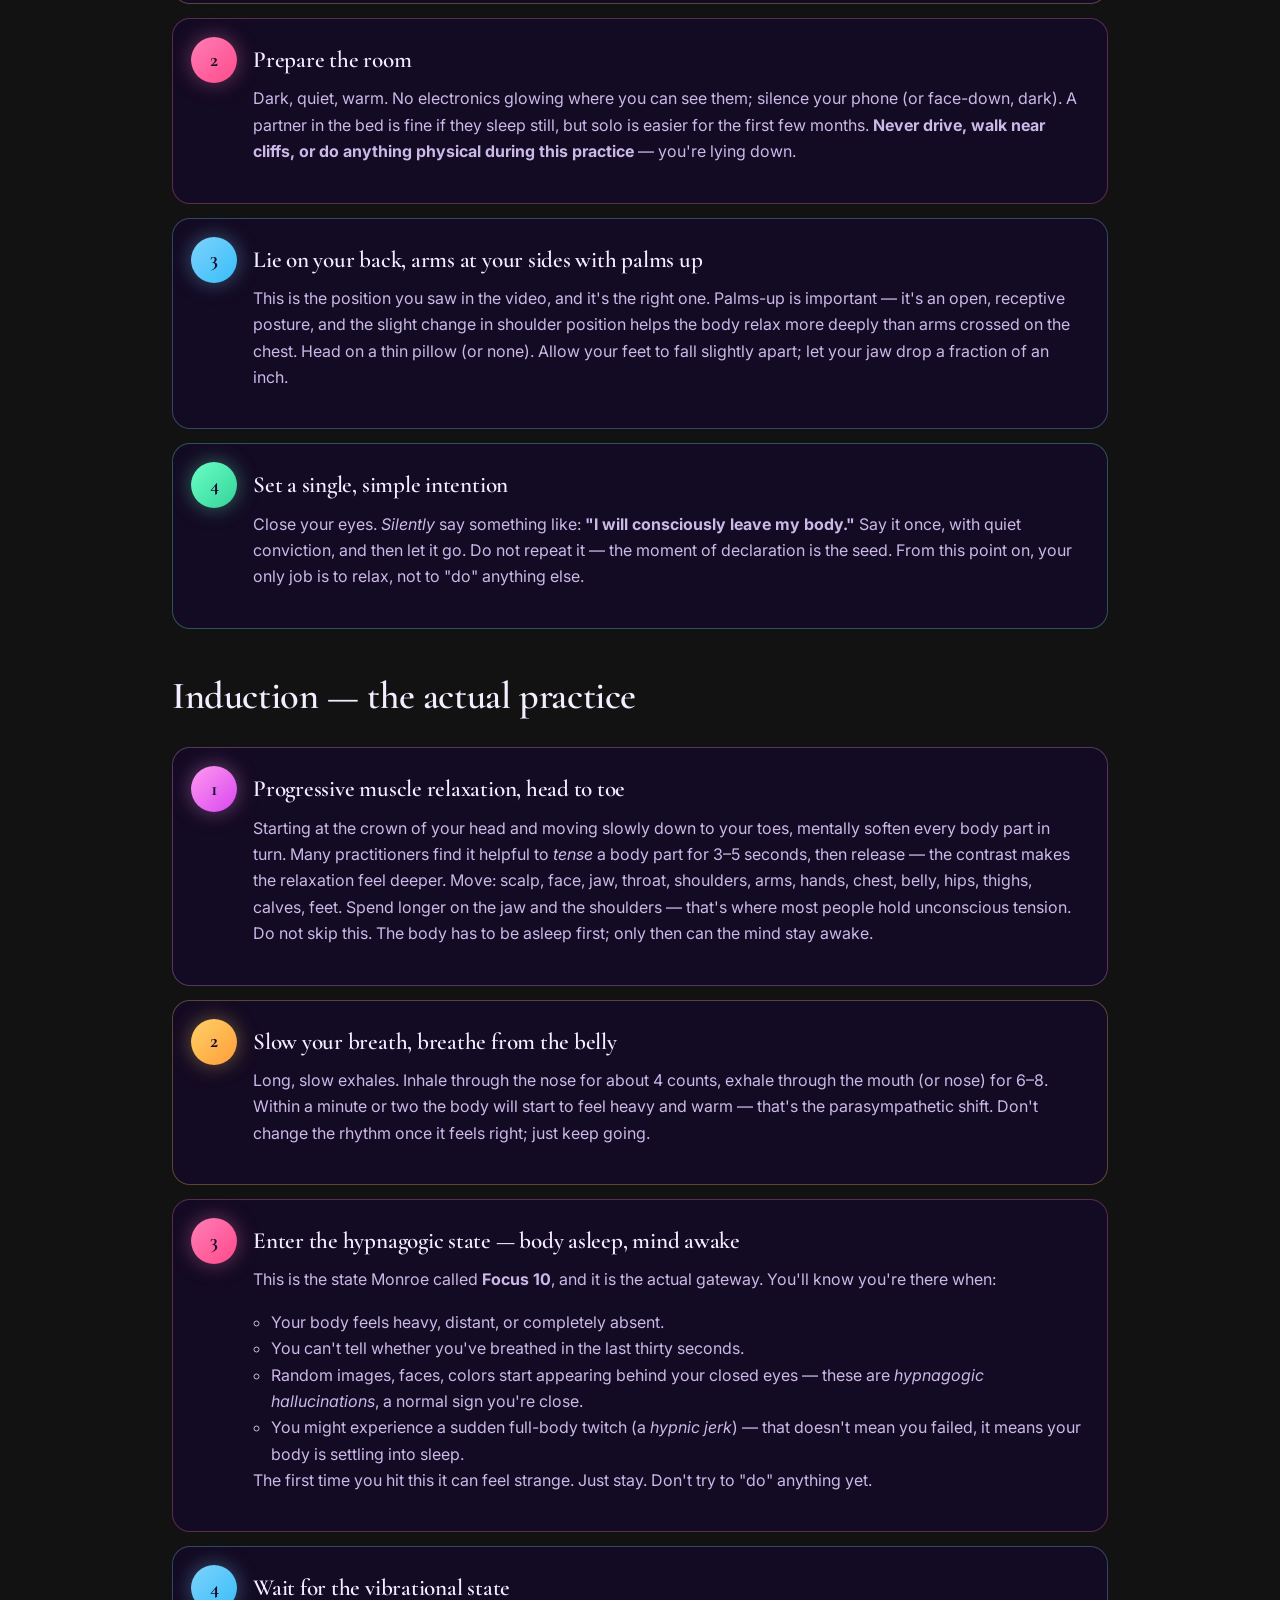
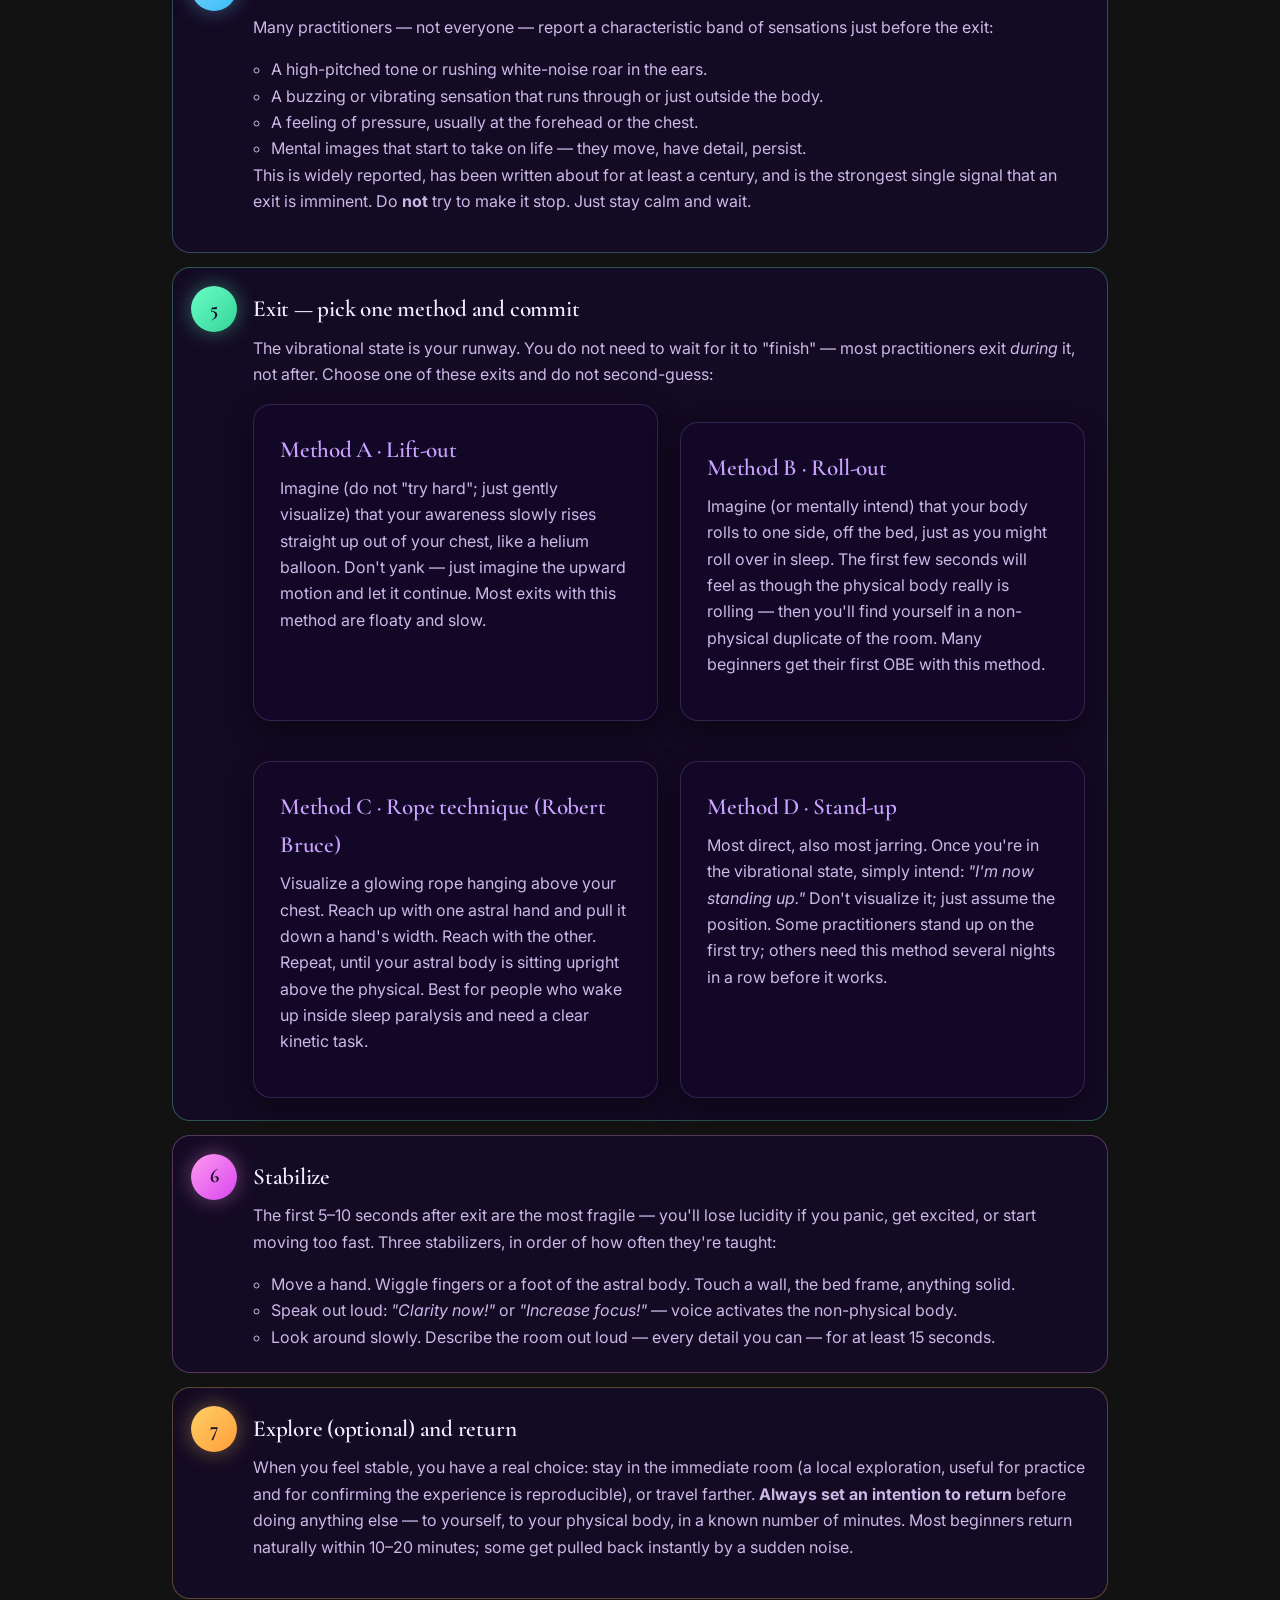
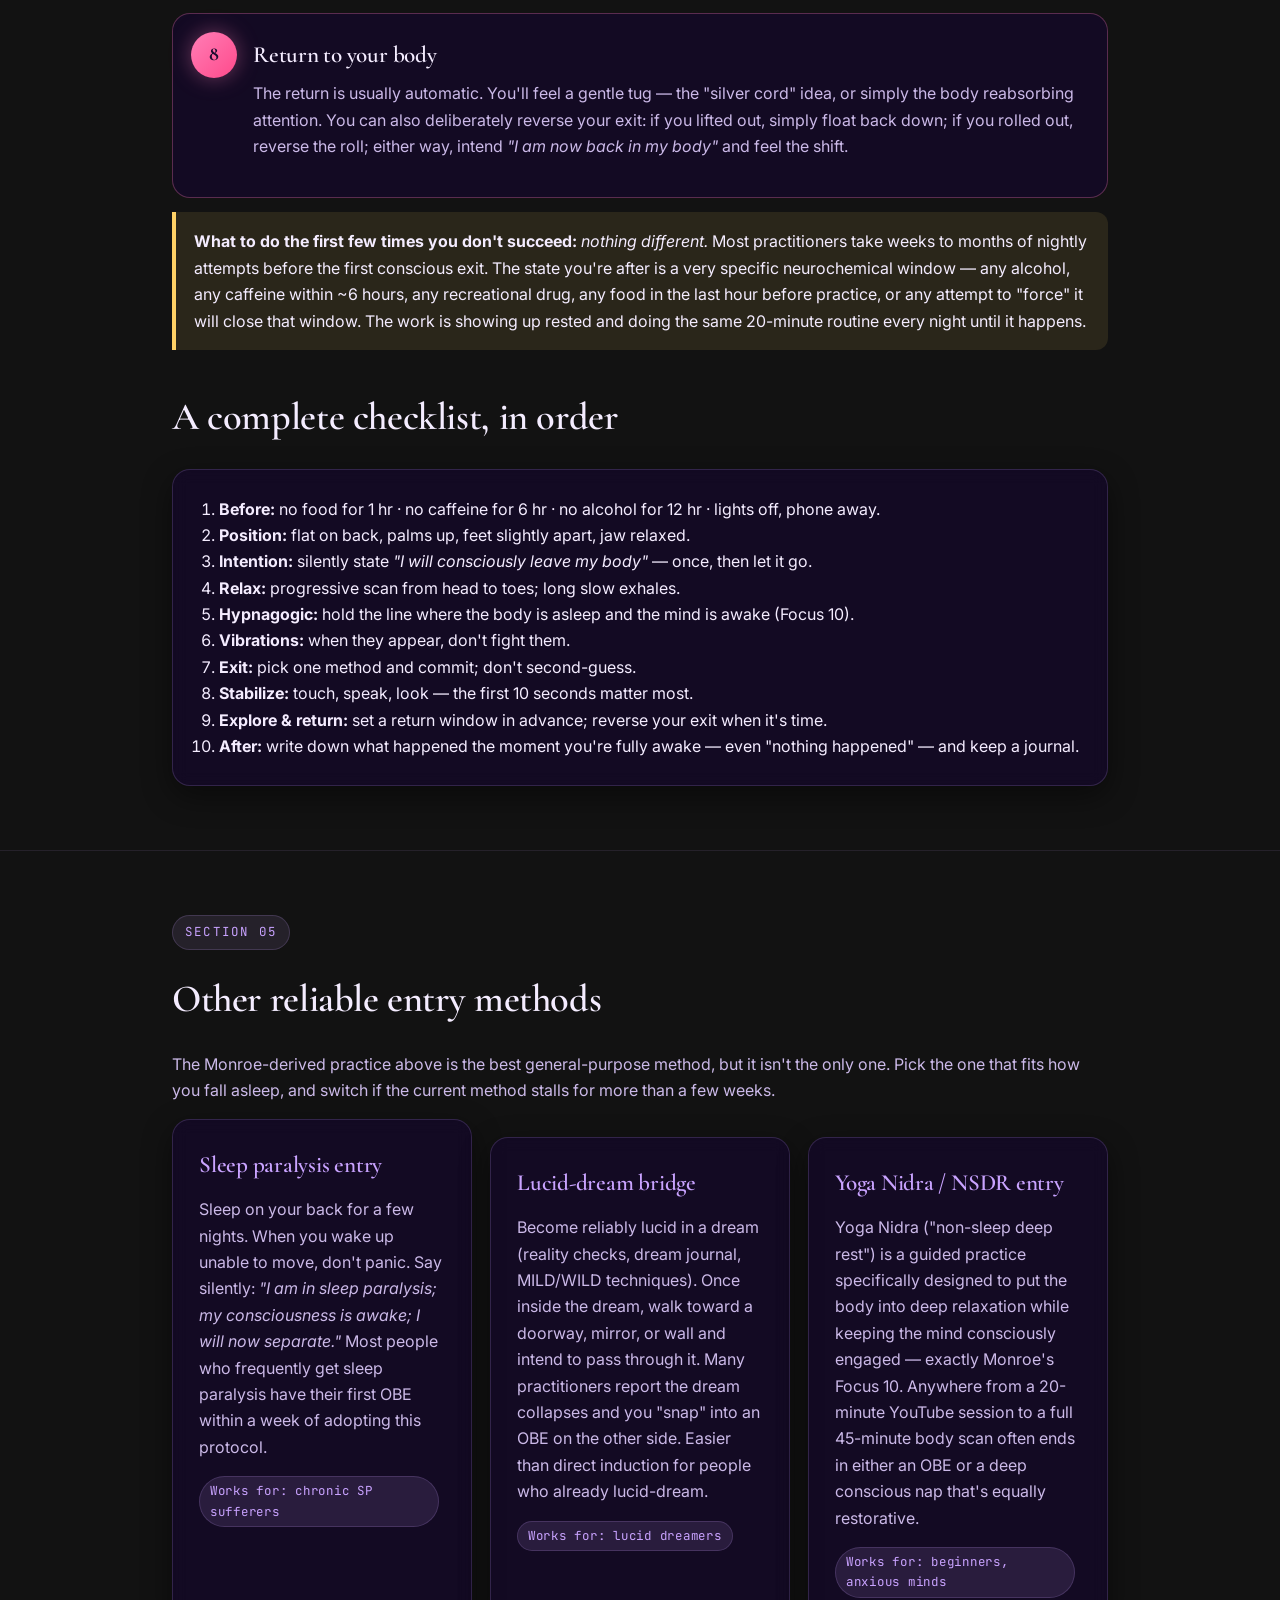
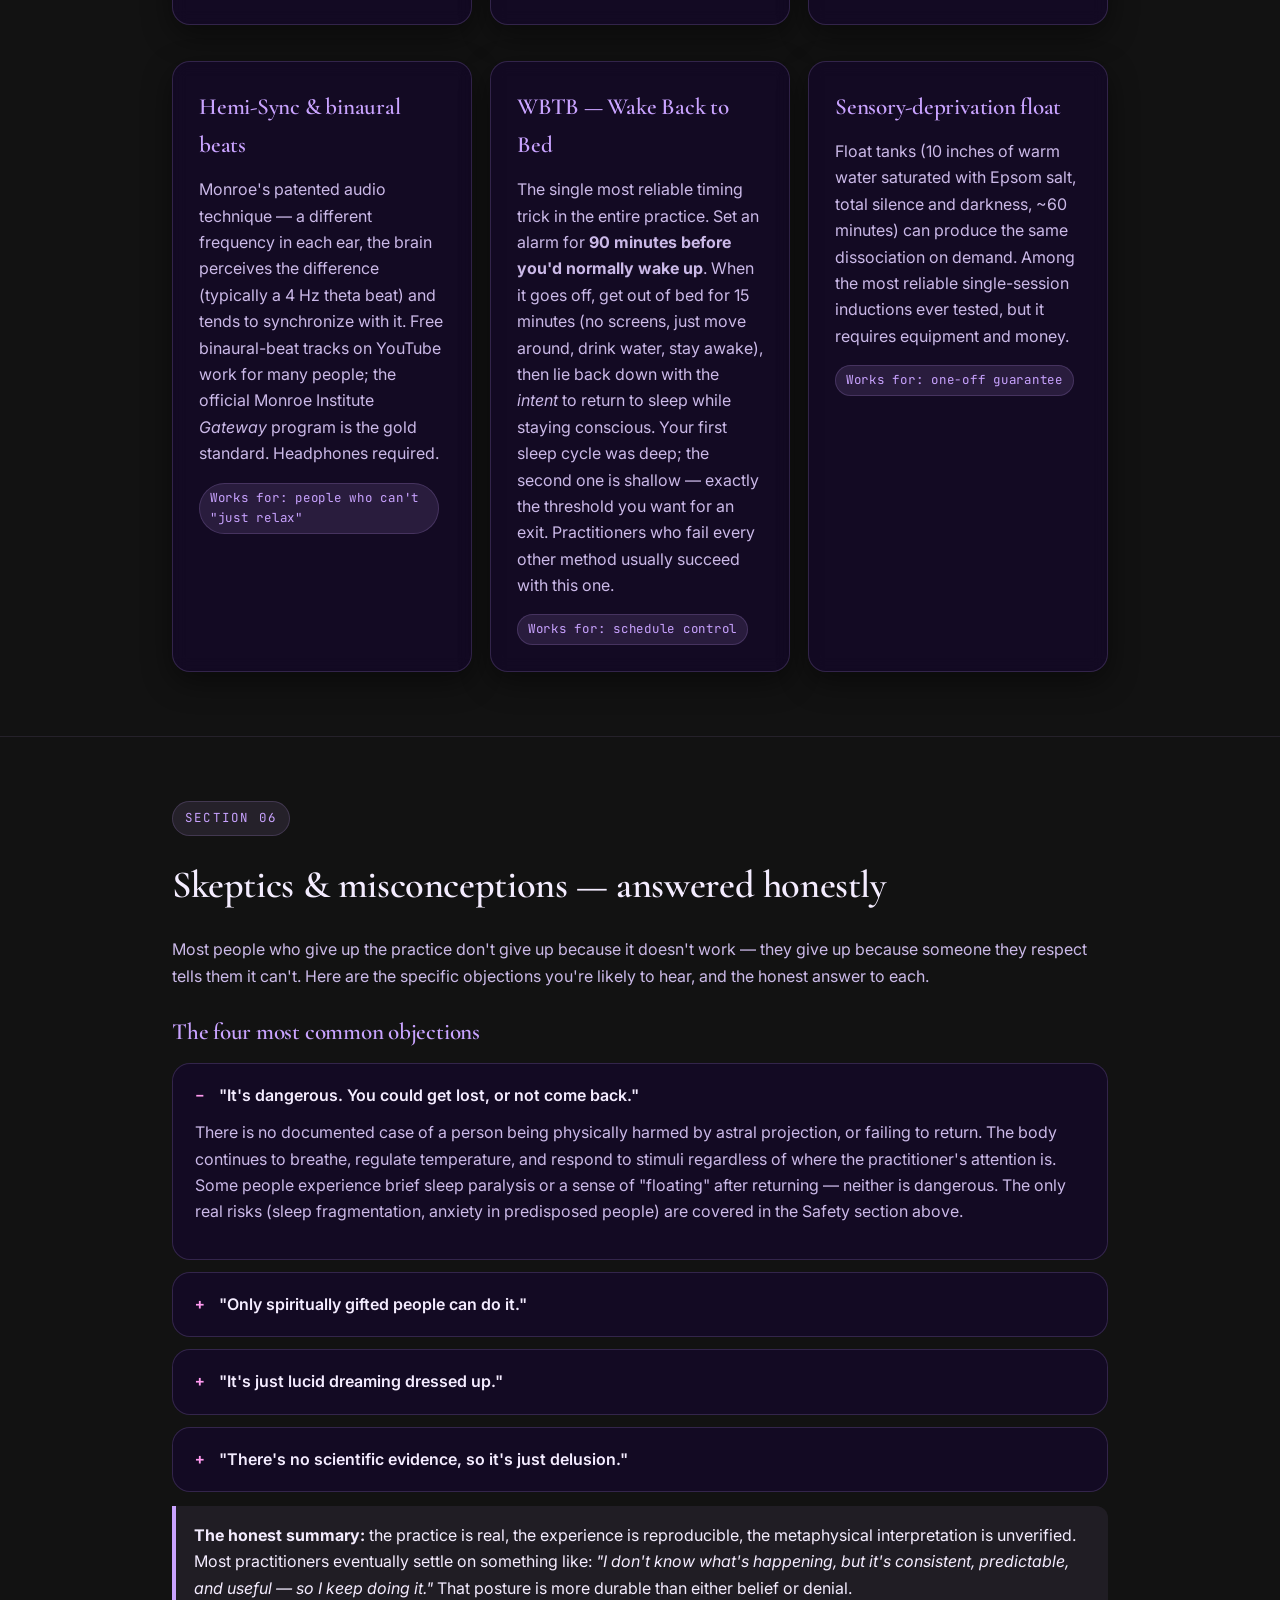
==== commit fad9f820: "Set mixer defaults to user-confirmed values User-confirmed defaults from screenshot: - Binaural: 0.1" ====
--- a/index.html
+++ b/index.html
@@ -135,16 +135,16 @@
 
         <div class="ap-mixer">
           <label class="ap-mix-row">
-            <span class="ap-mix-label">Binaural (theta floor) <span class="ap-val" id="ap-val-binaural">0.45</span></span>
-            <input type="range" id="ap-vol-binaural" min="0" max="1" step="0.01" value="0.45" />
+            <span class="ap-mix-label">Binaural (theta floor) <span class="ap-val" id="ap-val-binaural">0.14</span></span>
+            <input type="range" id="ap-vol-binaural" min="0" max="1" step="0.01" value="0.14" />
           </label>
           <label class="ap-mix-row">
-            <span class="ap-mix-label">Voice guide <span class="ap-val" id="ap-val-voice">0.95</span></span>
-            <input type="range" id="ap-vol-voice" min="0" max="1" step="0.01" value="0.95" />
+            <span class="ap-mix-label">Voice guide <span class="ap-val" id="ap-val-voice">1.00</span></span>
+            <input type="range" id="ap-vol-voice" min="0" max="1" step="0.01" value="1.00" />
           </label>
           <label class="ap-mix-row">
-            <span class="ap-mix-label">Ambient drone <span class="ap-val" id="ap-val-drone">0.45</span></span>
-            <input type="range" id="ap-vol-drone" min="0" max="1" step="0.01" value="0.45" />
+            <span class="ap-mix-label">Ambient drone <span class="ap-val" id="ap-val-drone">0.39</span></span>
+            <input type="range" id="ap-vol-drone" min="0" max="1" step="0.01" value="0.39" />
           </label>
         </div>
 
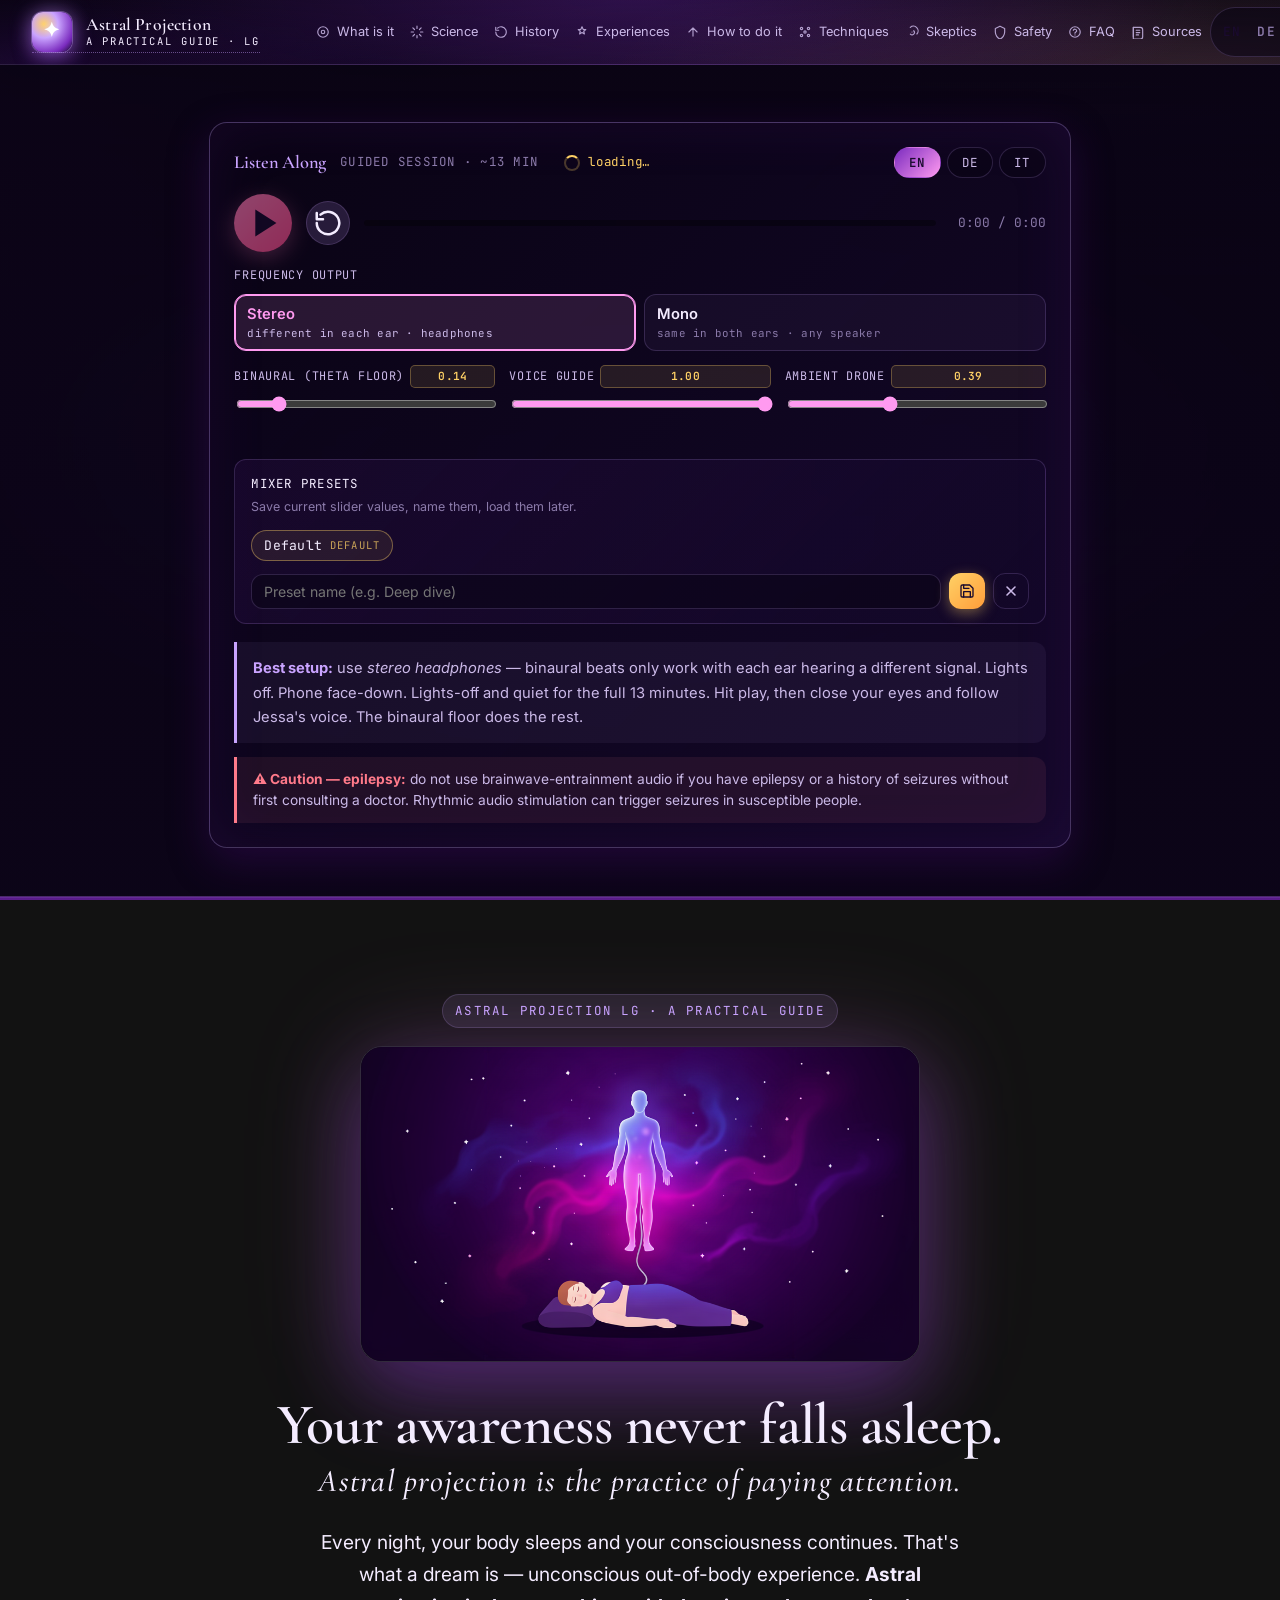
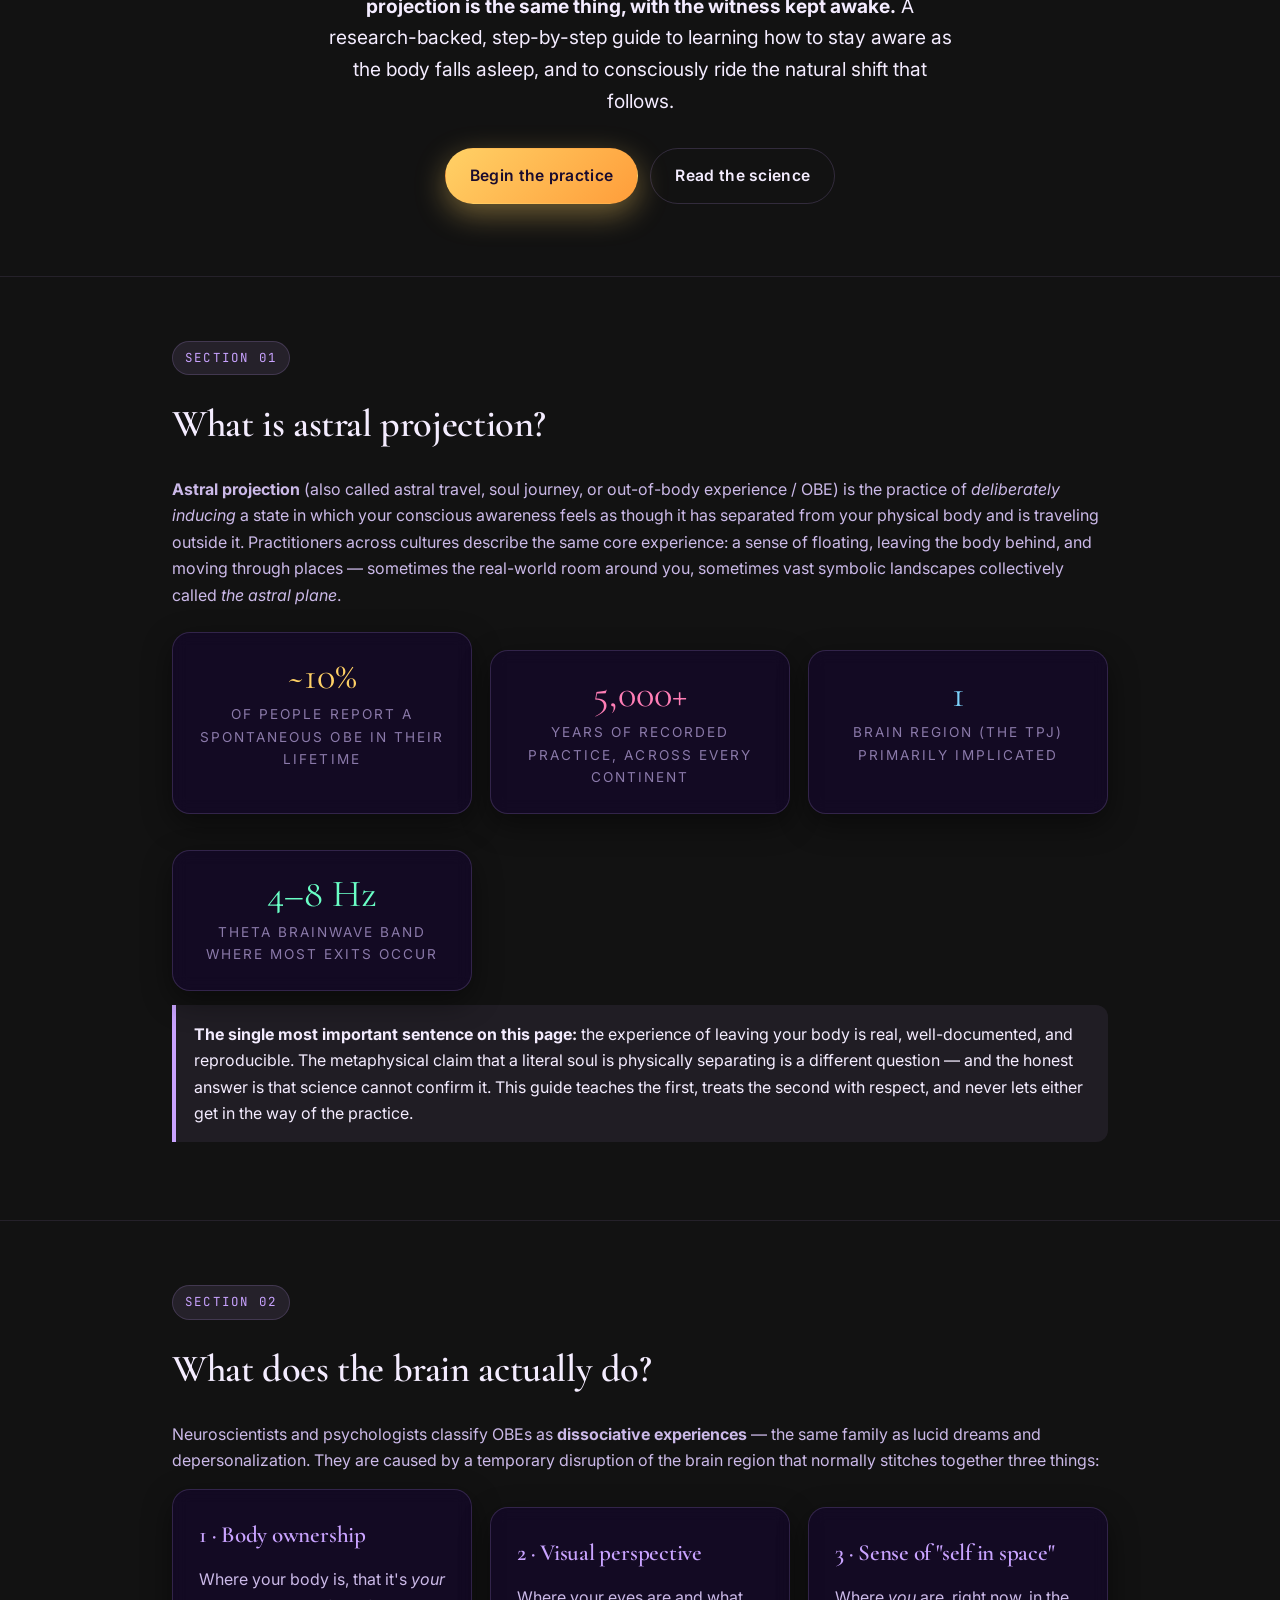
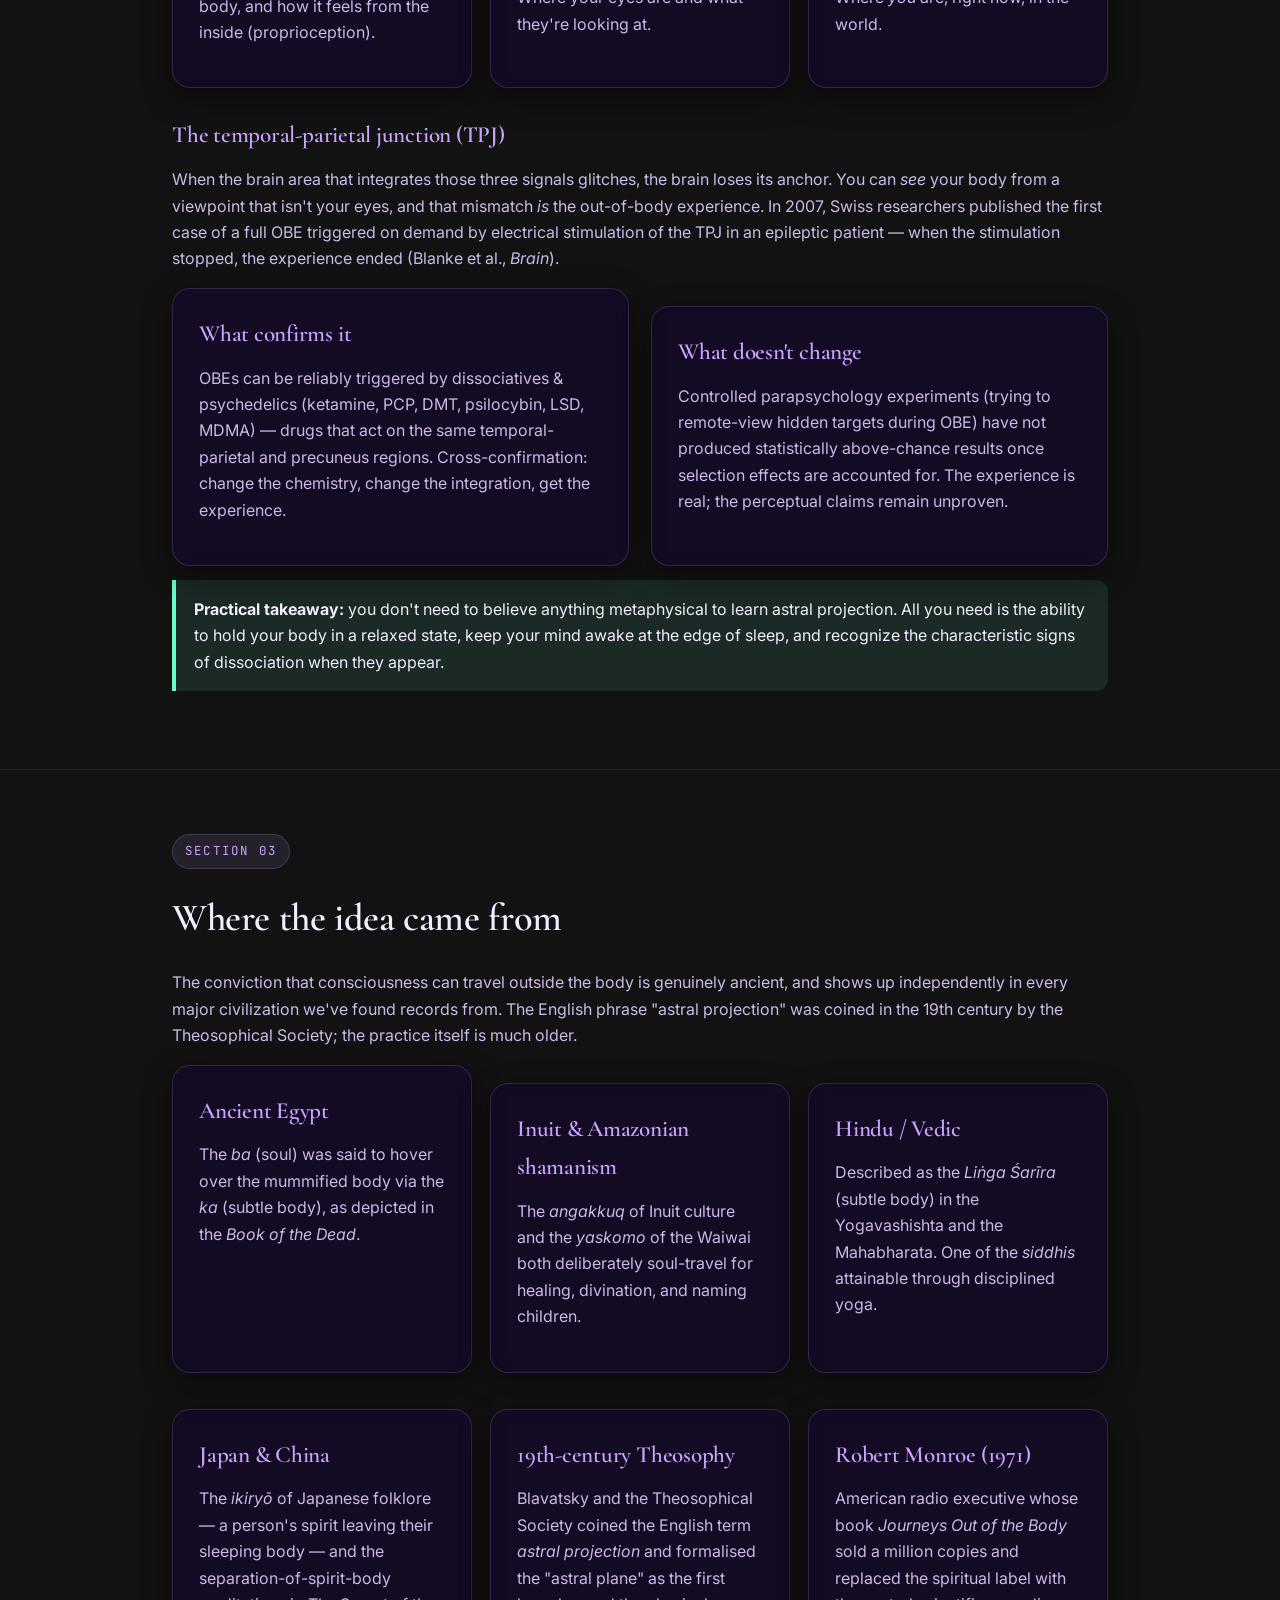
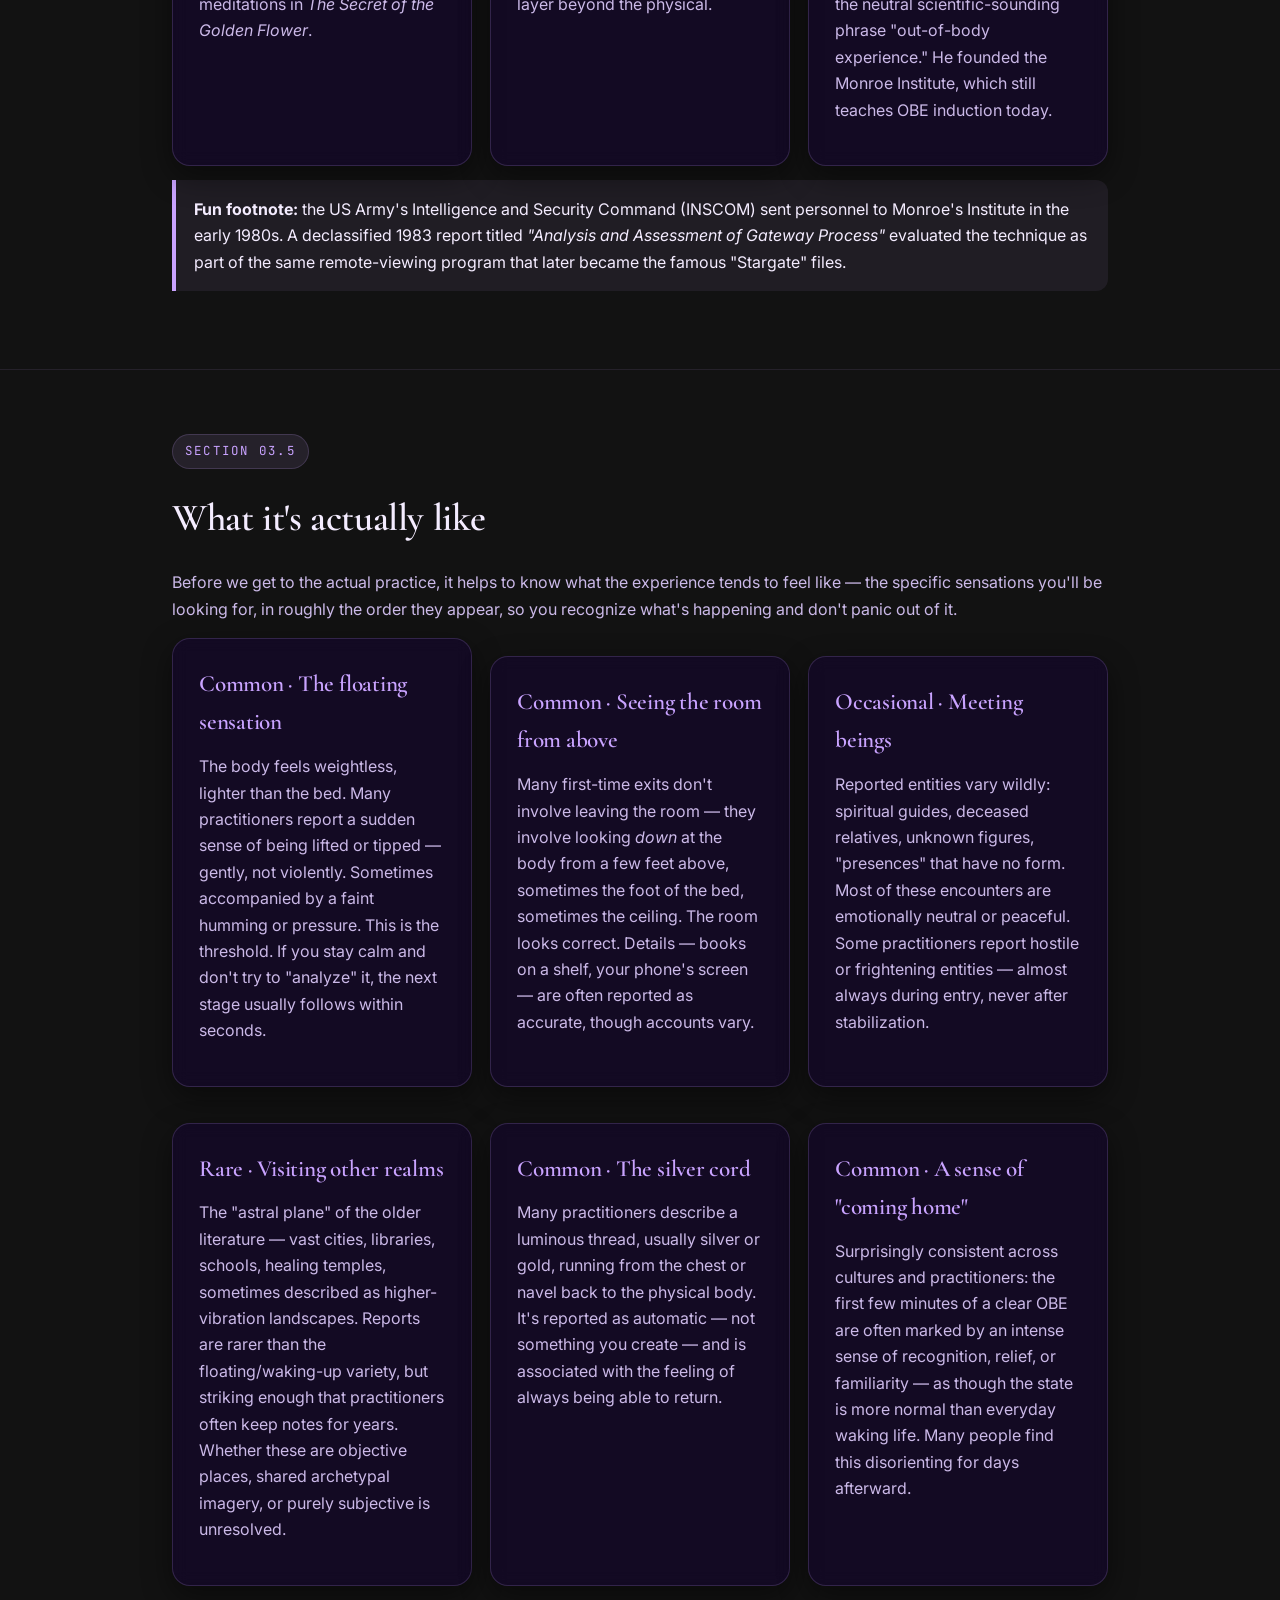
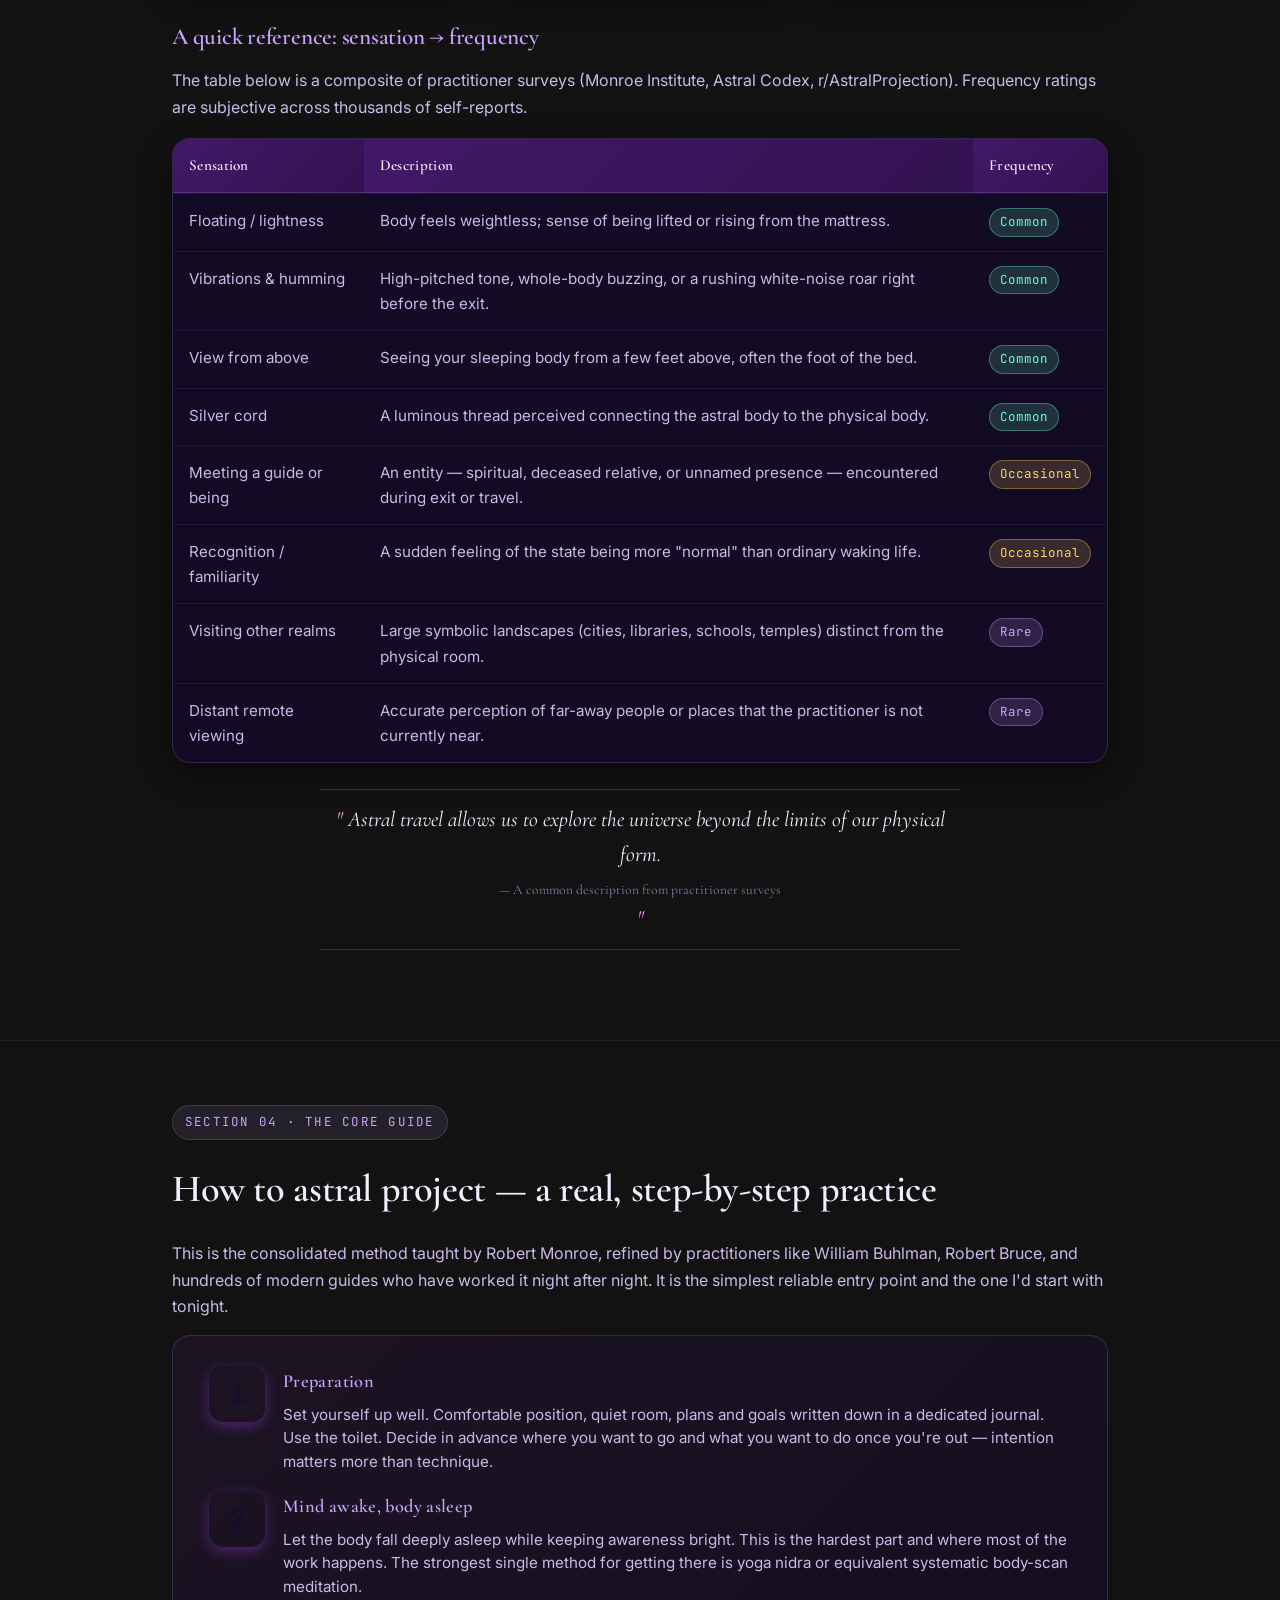
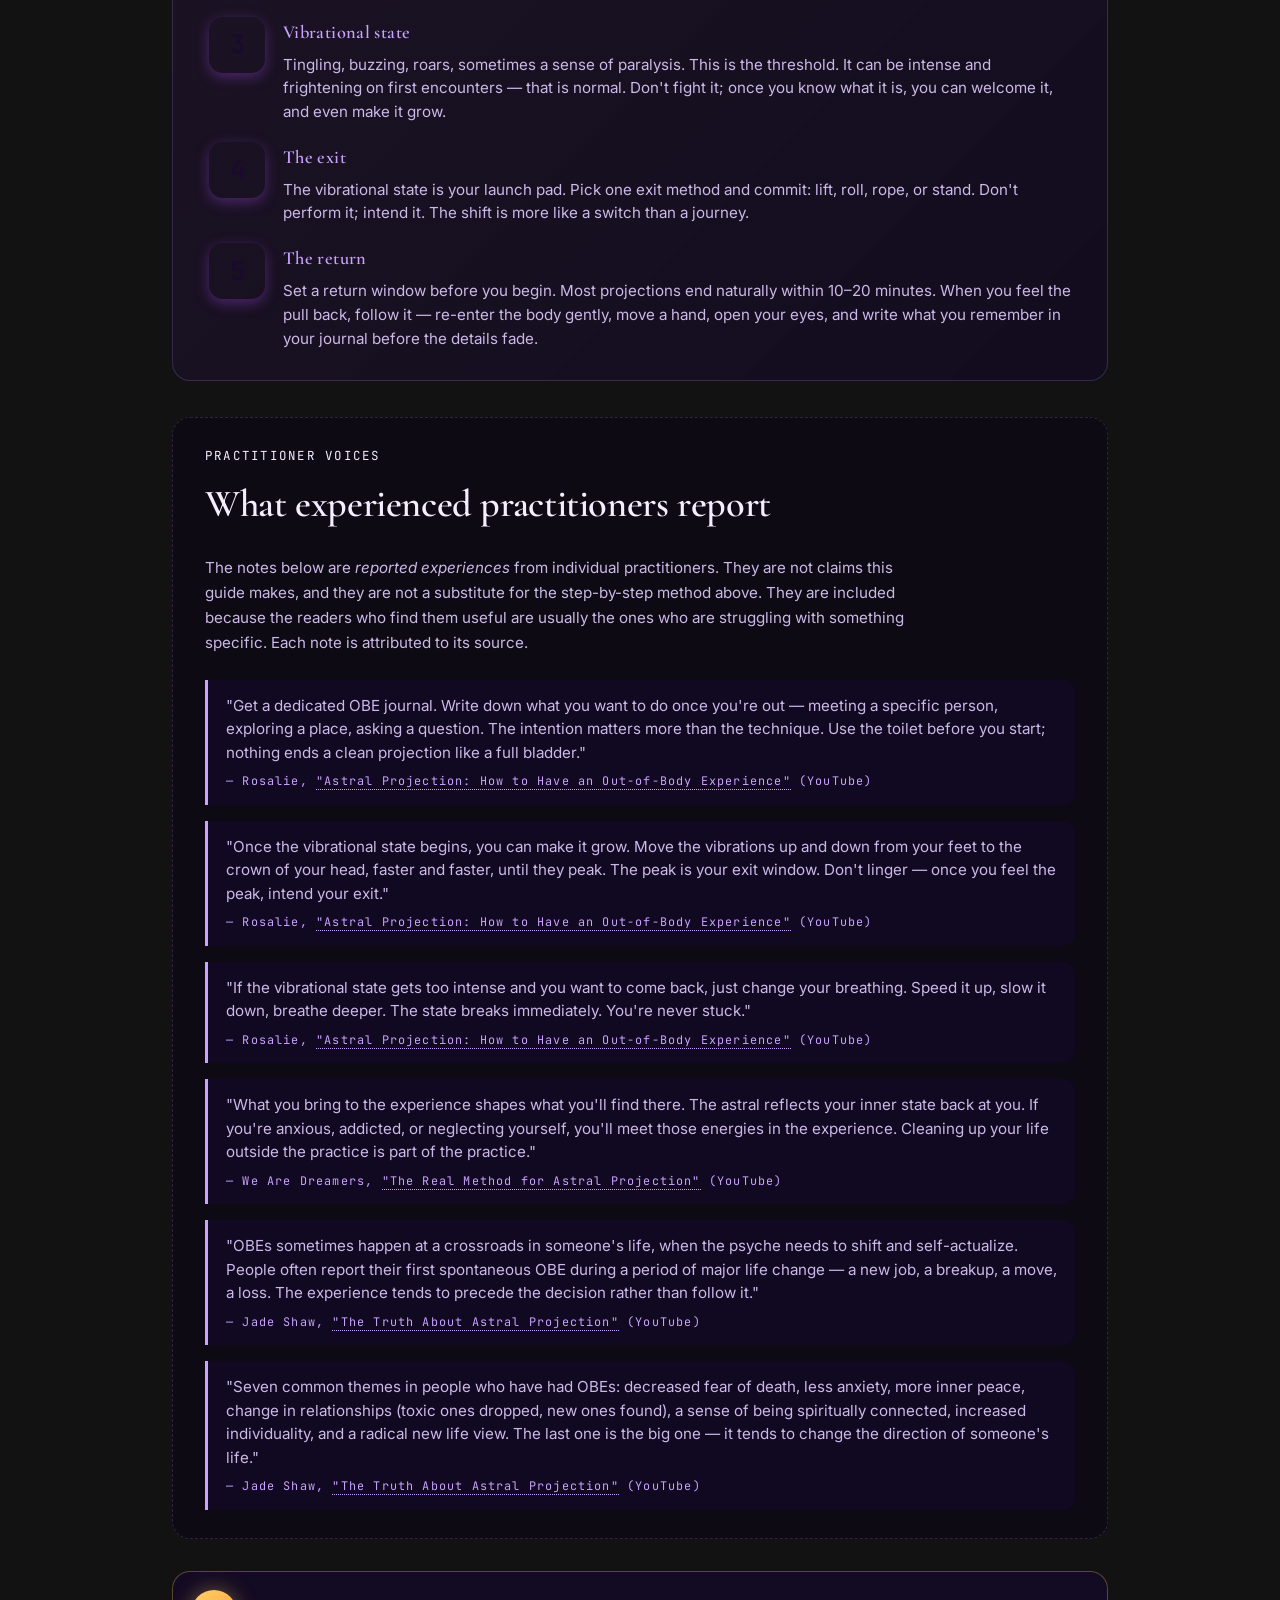
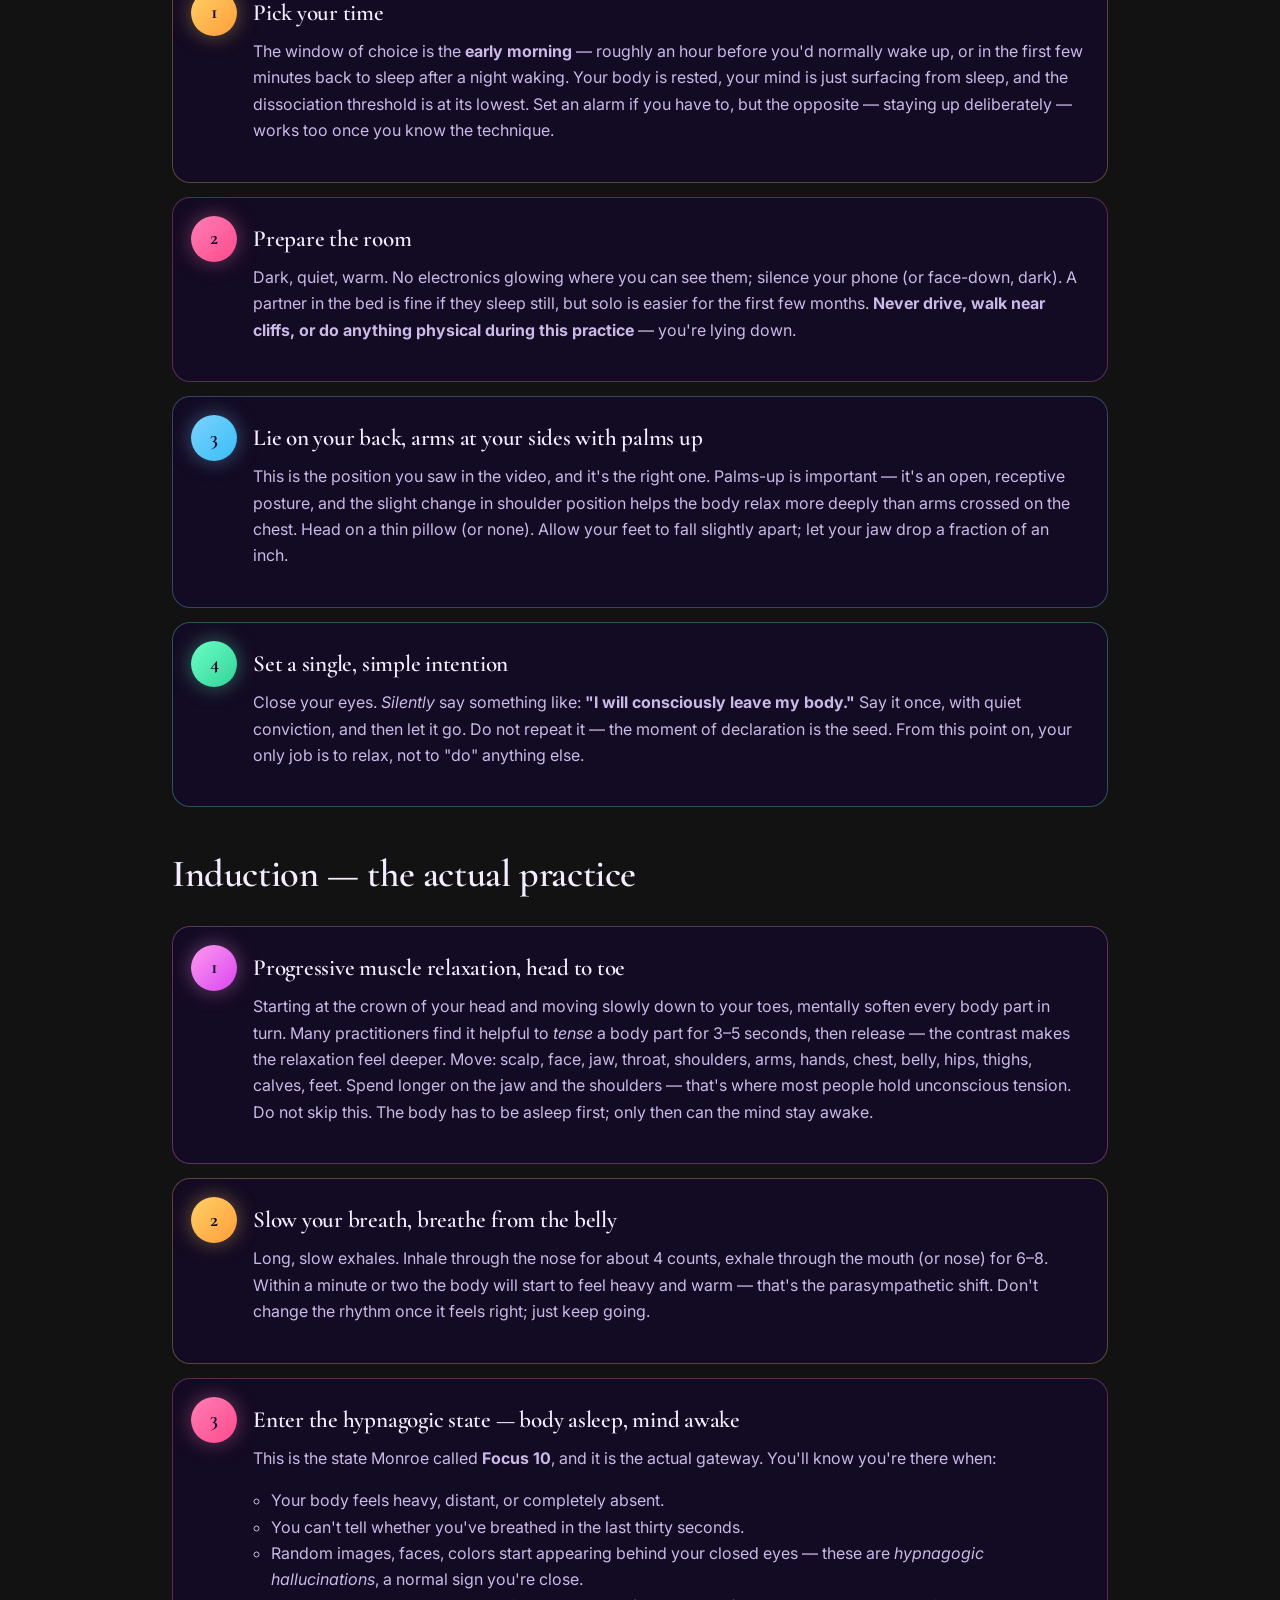
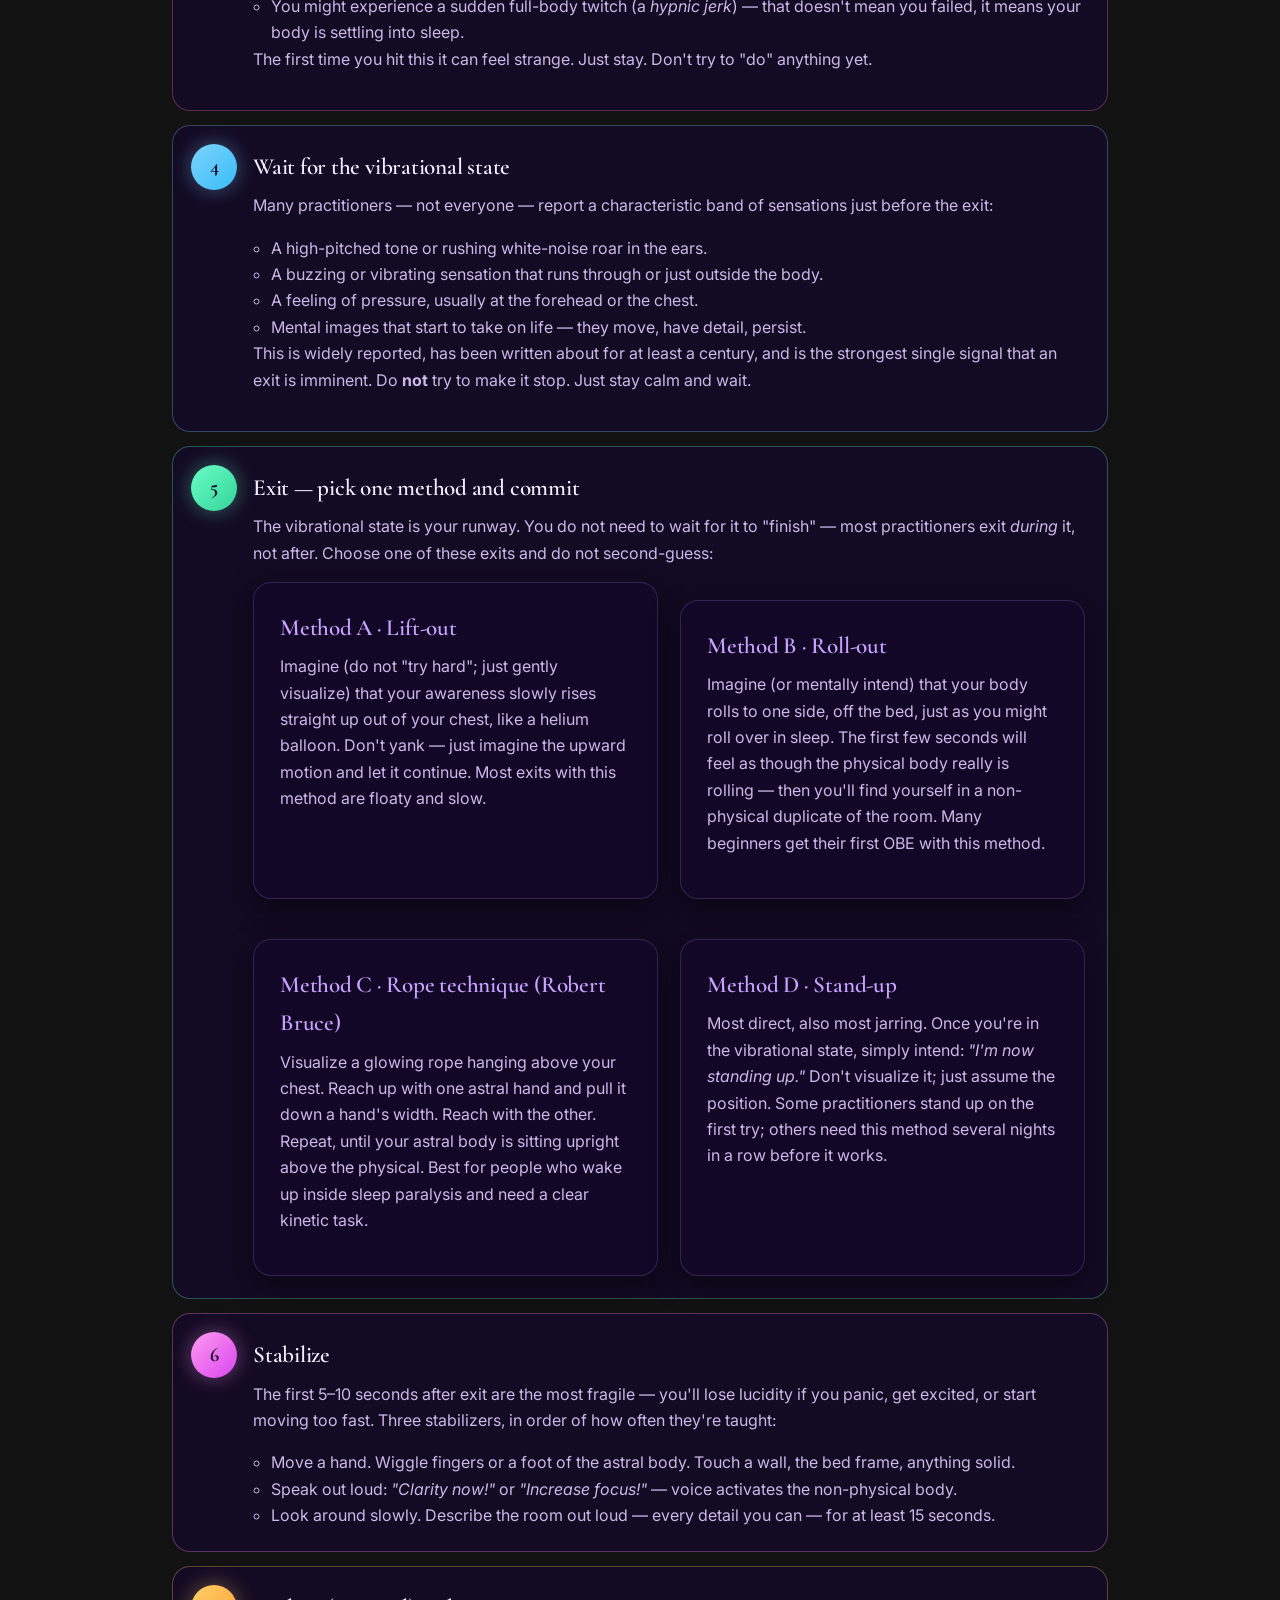
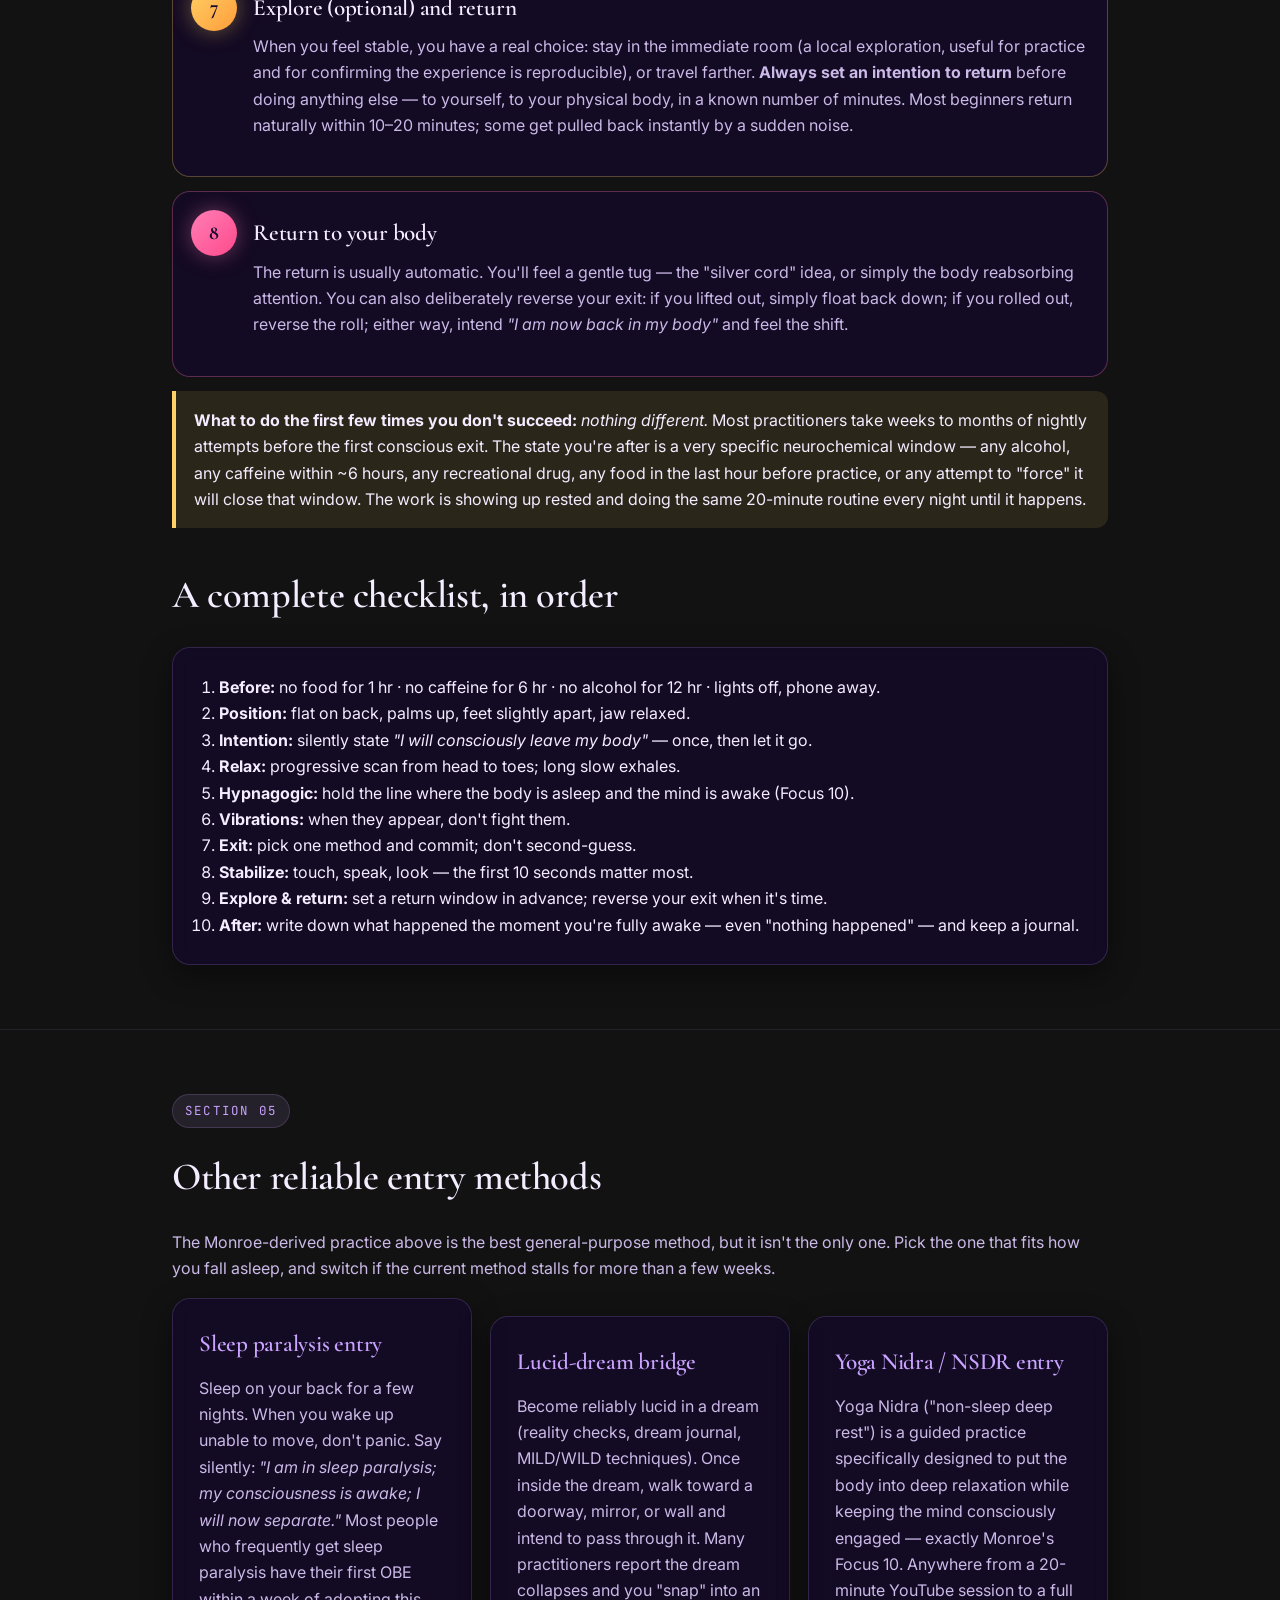
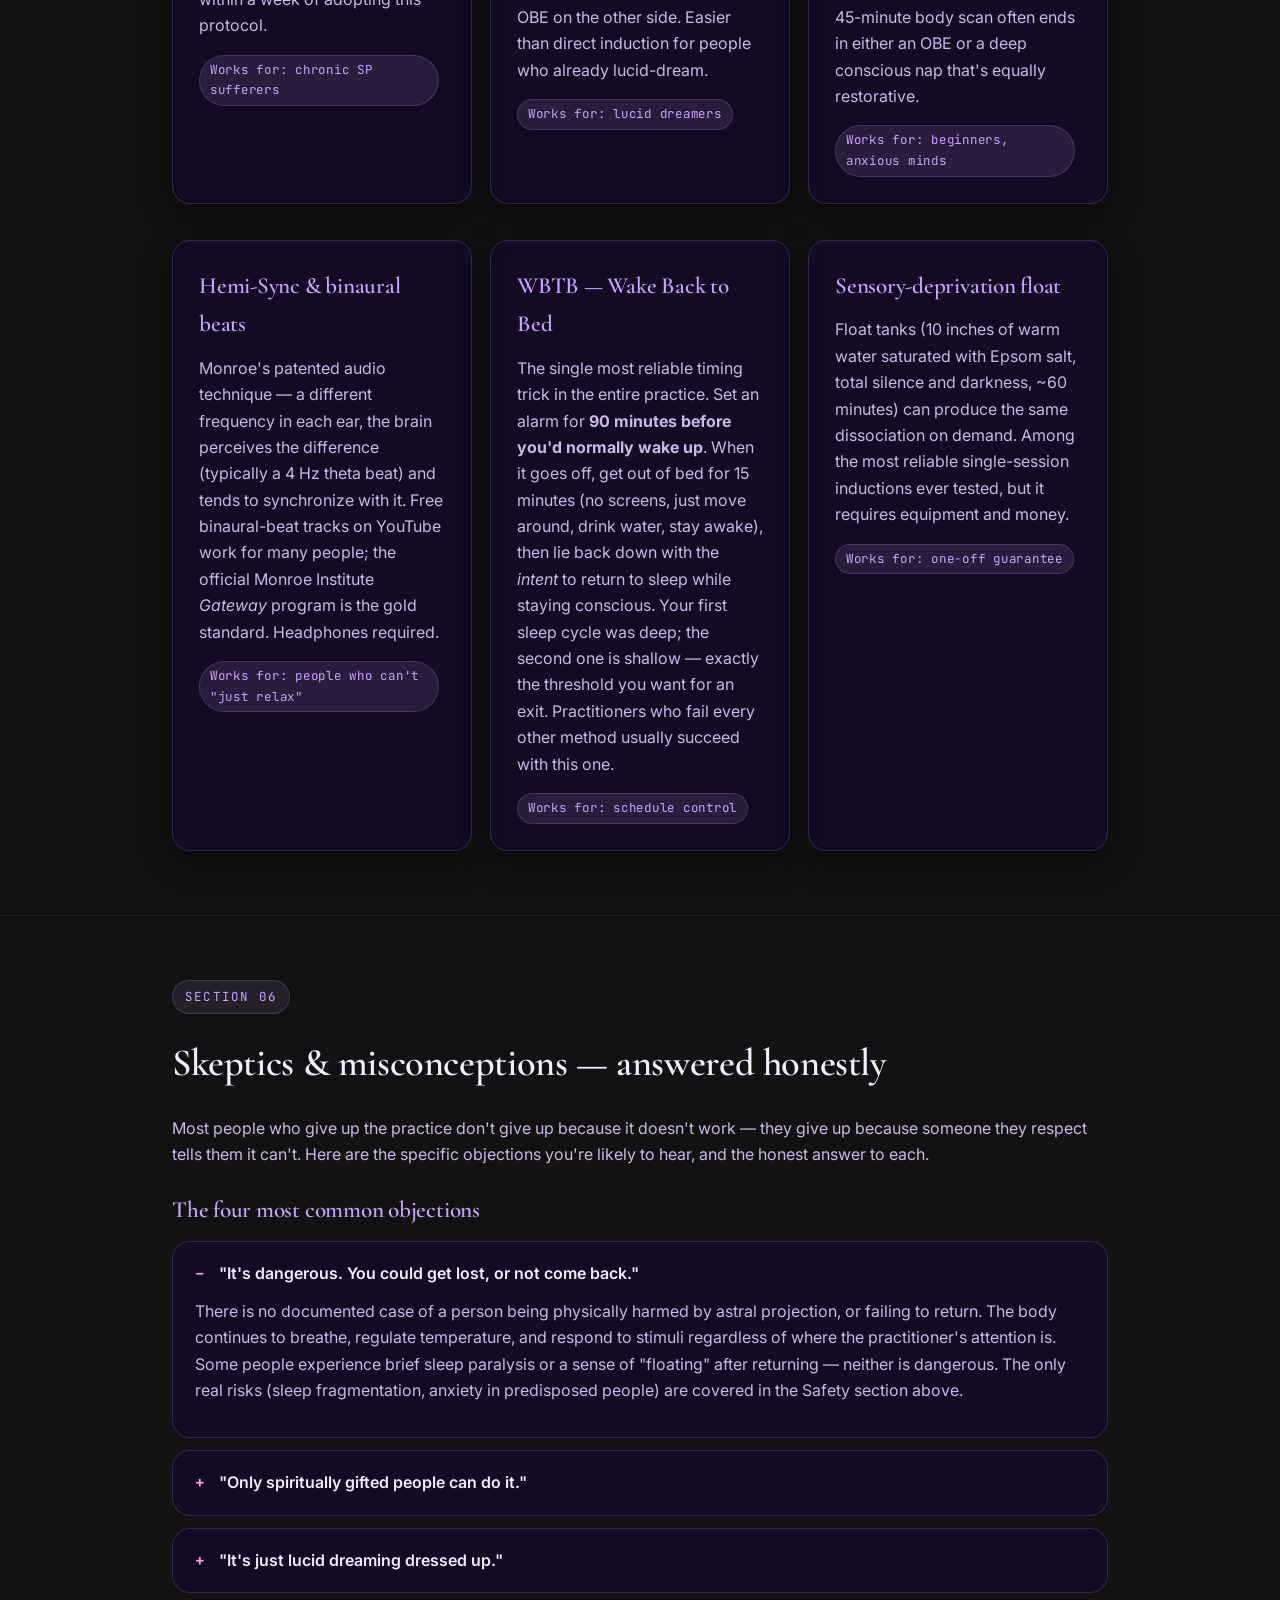
==== commit 737ebc3b: "Add Mono/Stereo frequency output switch + epilepsy caution - New monaural 4 Hz theta track (200+204 " ====
--- a/index.html
+++ b/index.html
@@ -133,6 +133,21 @@
           <span class="ap-time" id="ap-time">0:00 / 0:00</span>
         </div>
 
+        <!-- Frequency output switch: mono (same both ears) vs stereo (binaural, different each ear) -->
+        <div class="ap-mode" id="ap-mode">
+          <span class="ap-mode-title">Frequency output</span>
+          <div class="ap-mode-seg" role="radiogroup" aria-label="Frequency output">
+            <button type="button" class="ap-mode-btn active" data-mode="stereo" role="radio" aria-checked="true">
+              <span class="ap-mode-name">Stereo</span>
+              <span class="ap-mode-sub">different in each ear · headphones</span>
+            </button>
+            <button type="button" class="ap-mode-btn" data-mode="mono" role="radio" aria-checked="false">
+              <span class="ap-mode-name">Mono</span>
+              <span class="ap-mode-sub">same in both ears · any speaker</span>
+            </button>
+          </div>
+        </div>
+
         <div class="ap-mixer">
           <label class="ap-mix-row">
             <span class="ap-mix-label">Binaural (theta floor) <span class="ap-val" id="ap-val-binaural">0.14</span></span>
@@ -172,10 +187,17 @@
           and follow Jessa's voice. The binaural floor does the rest.
         </div>
 
+        <div class="ap-warning" role="note">
+          <strong>⚠️ Caution — epilepsy:</strong> do not use brainwave-entrainment audio if you have epilepsy
+          or a history of seizures without first consulting a doctor. Rhythmic audio stimulation can trigger
+          seizures in susceptible people.
+        </div>
+
         <!-- Three audio elements driven by the player. -->
-        <audio id="ap-binaural" src="audio/tracks/01-binaural-4hz-15min.opus" preload="none" loop></audio>
+        <audio id="ap-binaural" src="audio/tracks/01-binaural-4hz-15min.mp3" preload="none" loop></audio>
+        <audio id="ap-binaural-mono" src="audio/tracks/02-monaural-4hz-15min.mp3" preload="none" loop></audio>
         <audio id="ap-voice" src="audio/tracks/induction-en.mp3" preload="metadata"></audio>
-        <audio id="ap-drone" src="audio/tracks/03-drone-ambient-15min.opus" preload="none" loop></audio>
+        <audio id="ap-drone" src="audio/tracks/03-drone-ambient-15min.mp3" preload="none" loop></audio>
       </div>
     </div>
   </section>
--- a/styles.css
+++ b/styles.css
@@ -822,6 +822,75 @@
 }
 .ap-tips strong { color: var(--accent); }
 
+/* ---------- Frequency output switch (mono / stereo) ---------- */
+.ap-mode {
+  margin-top: 14px;
+  display: flex;
+  flex-direction: column;
+  gap: 8px;
+}
+.ap-mode-title {
+  font-size: 0.74rem;
+  color: var(--ink-soft);
+  font-family: var(--font-mono);
+  letter-spacing: 0.06em;
+  text-transform: uppercase;
+}
+.ap-mode-seg {
+  display: grid;
+  grid-template-columns: 1fr 1fr;
+  gap: 8px;
+}
+.ap-mode-btn {
+  appearance: none;
+  -webkit-appearance: none;
+  cursor: pointer;
+  text-align: left;
+  display: flex;
+  flex-direction: column;
+  gap: 3px;
+  padding: 10px 12px;
+  border-radius: var(--radius-sm);
+  border: 1px solid var(--card-border);
+  background: rgba(201,163,255,0.05);
+  color: var(--ink-soft);
+  font-family: var(--font-sans);
+  transition: border-color .15s ease, background .15s ease, box-shadow .15s ease;
+}
+.ap-mode-btn:hover { border-color: rgba(201,163,255,0.4); }
+.ap-mode-btn .ap-mode-name {
+  font-size: 0.92rem;
+  font-weight: 600;
+  color: var(--ink);
+}
+.ap-mode-btn .ap-mode-sub {
+  font-size: 0.68rem;
+  line-height: 1.35;
+  color: var(--ink-muted);
+  font-family: var(--font-mono);
+  letter-spacing: 0.02em;
+}
+.ap-mode-btn.active {
+  border-color: var(--accent-hot);
+  background: rgba(255,154,240,0.12);
+  box-shadow: 0 0 0 1px var(--accent-hot) inset;
+}
+.ap-mode-btn.active .ap-mode-name { color: var(--accent-hot); }
+.ap-mode-btn.active .ap-mode-sub { color: var(--ink-soft); }
+
+/* ---------- Safety / caution note ---------- */
+.ap-warning {
+  margin-top: 14px;
+  padding: 12px 16px;
+  border-left: 3px solid var(--danger);
+  background: rgba(255,122,138,0.08);
+  border-radius: 0 var(--radius-sm) var(--radius-sm) 0;
+  font-size: 0.86rem;
+  line-height: 1.5;
+  color: var(--ink-soft);
+}
+.ap-warning strong { color: var(--danger); }
+
 .ap-loading {
   font-family: var(--font-mono);
   font-size: 0.78rem;
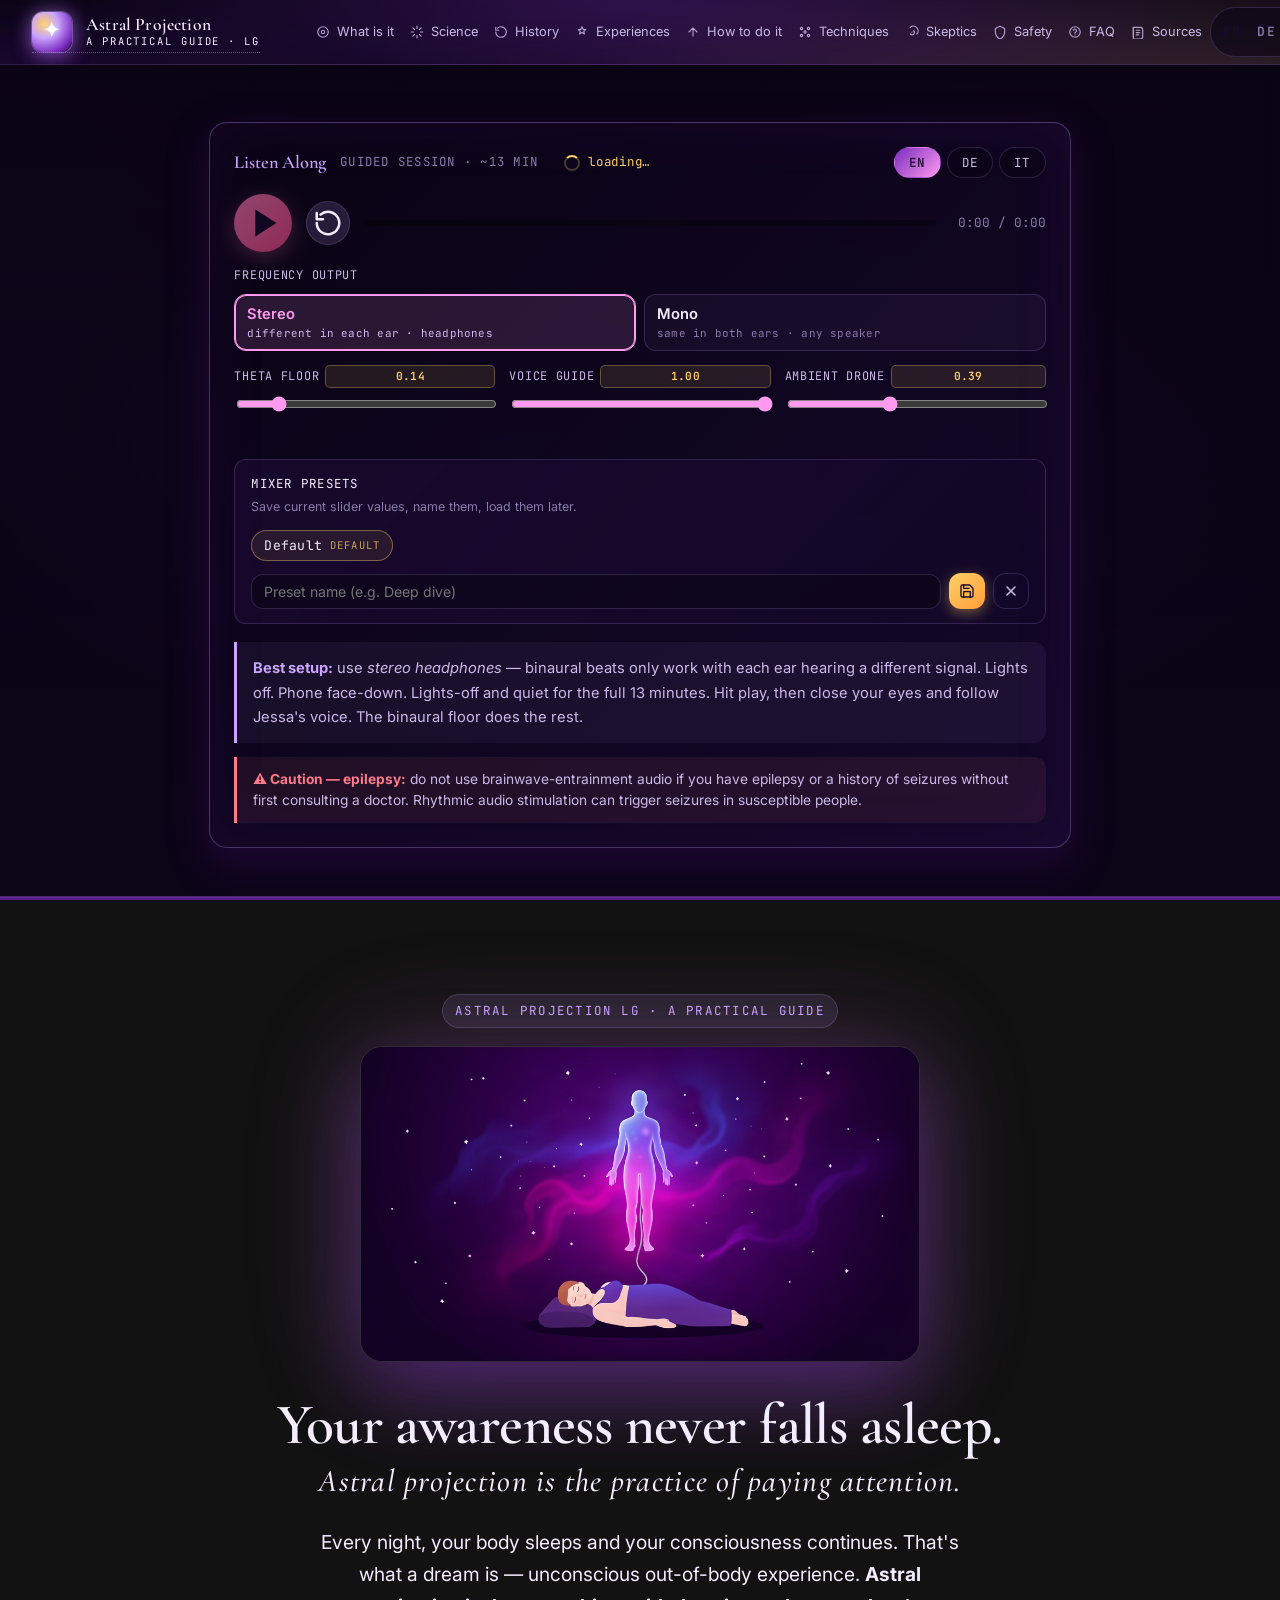
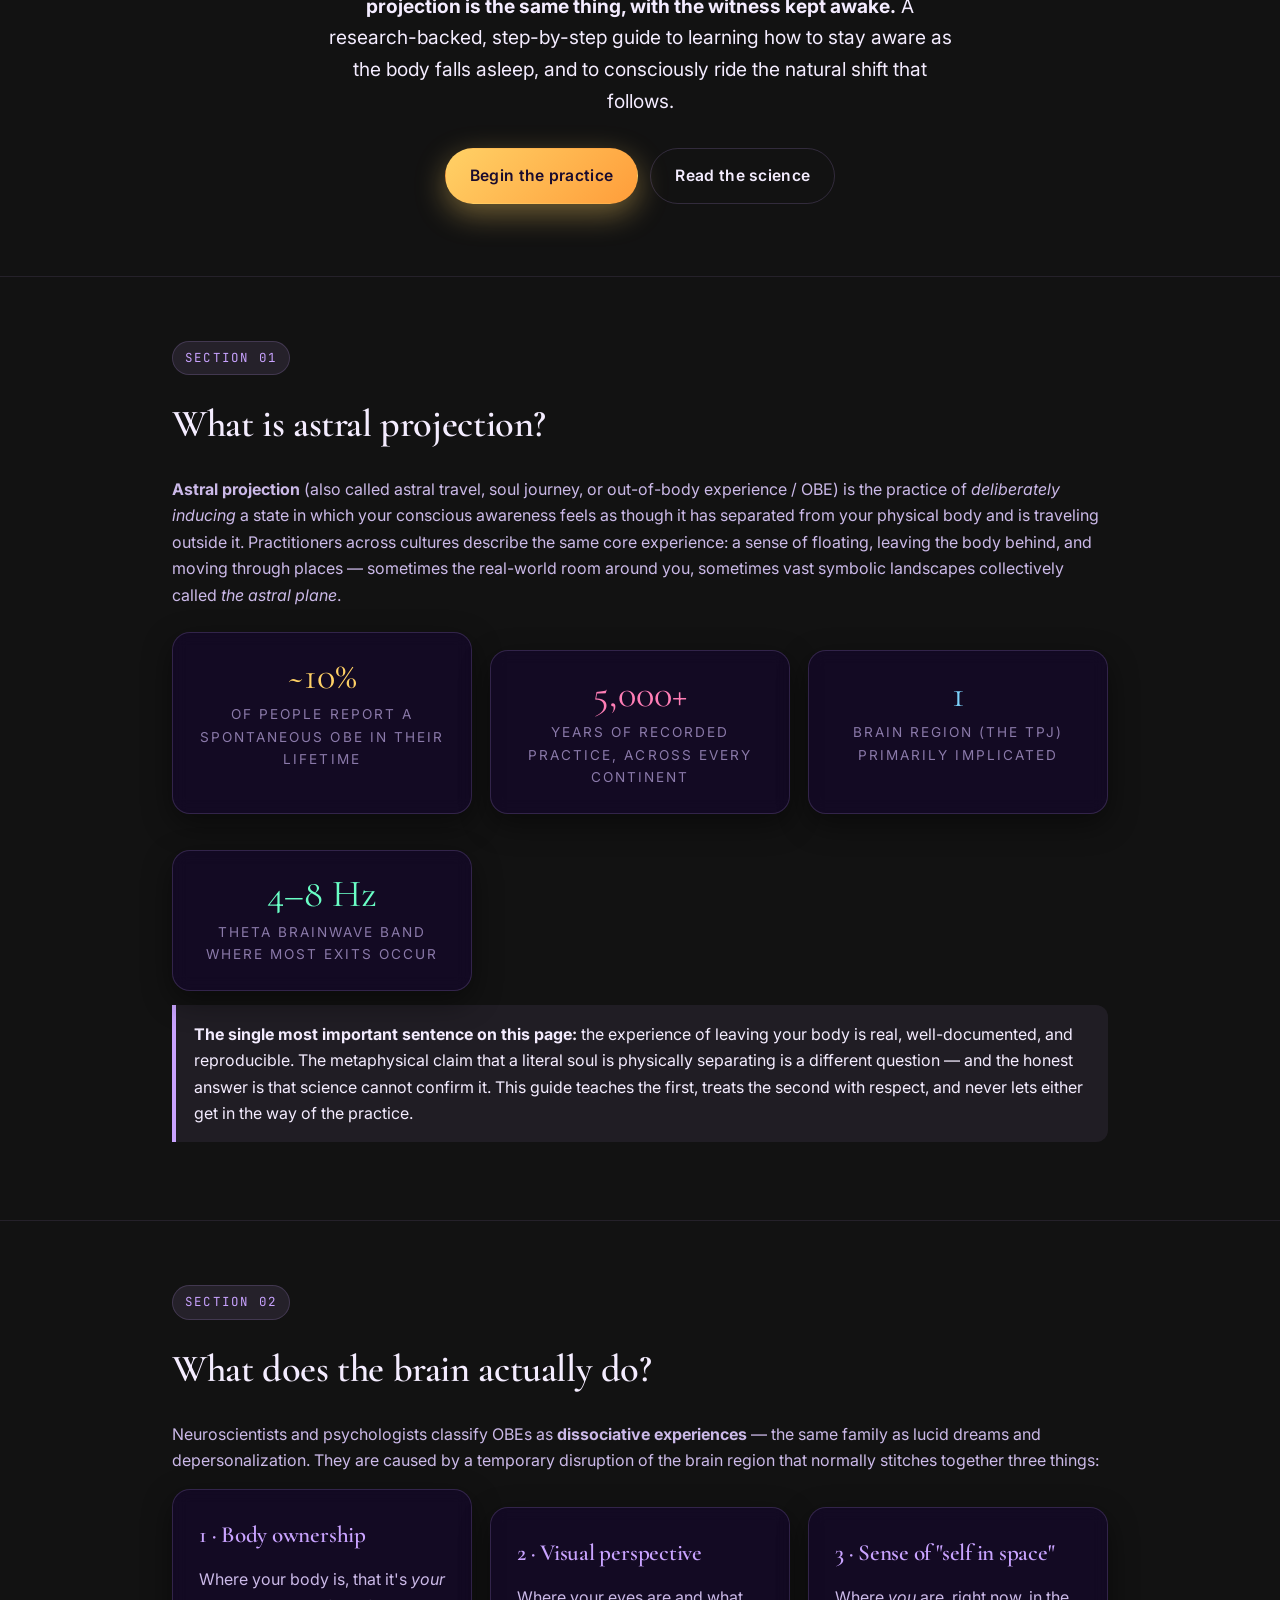
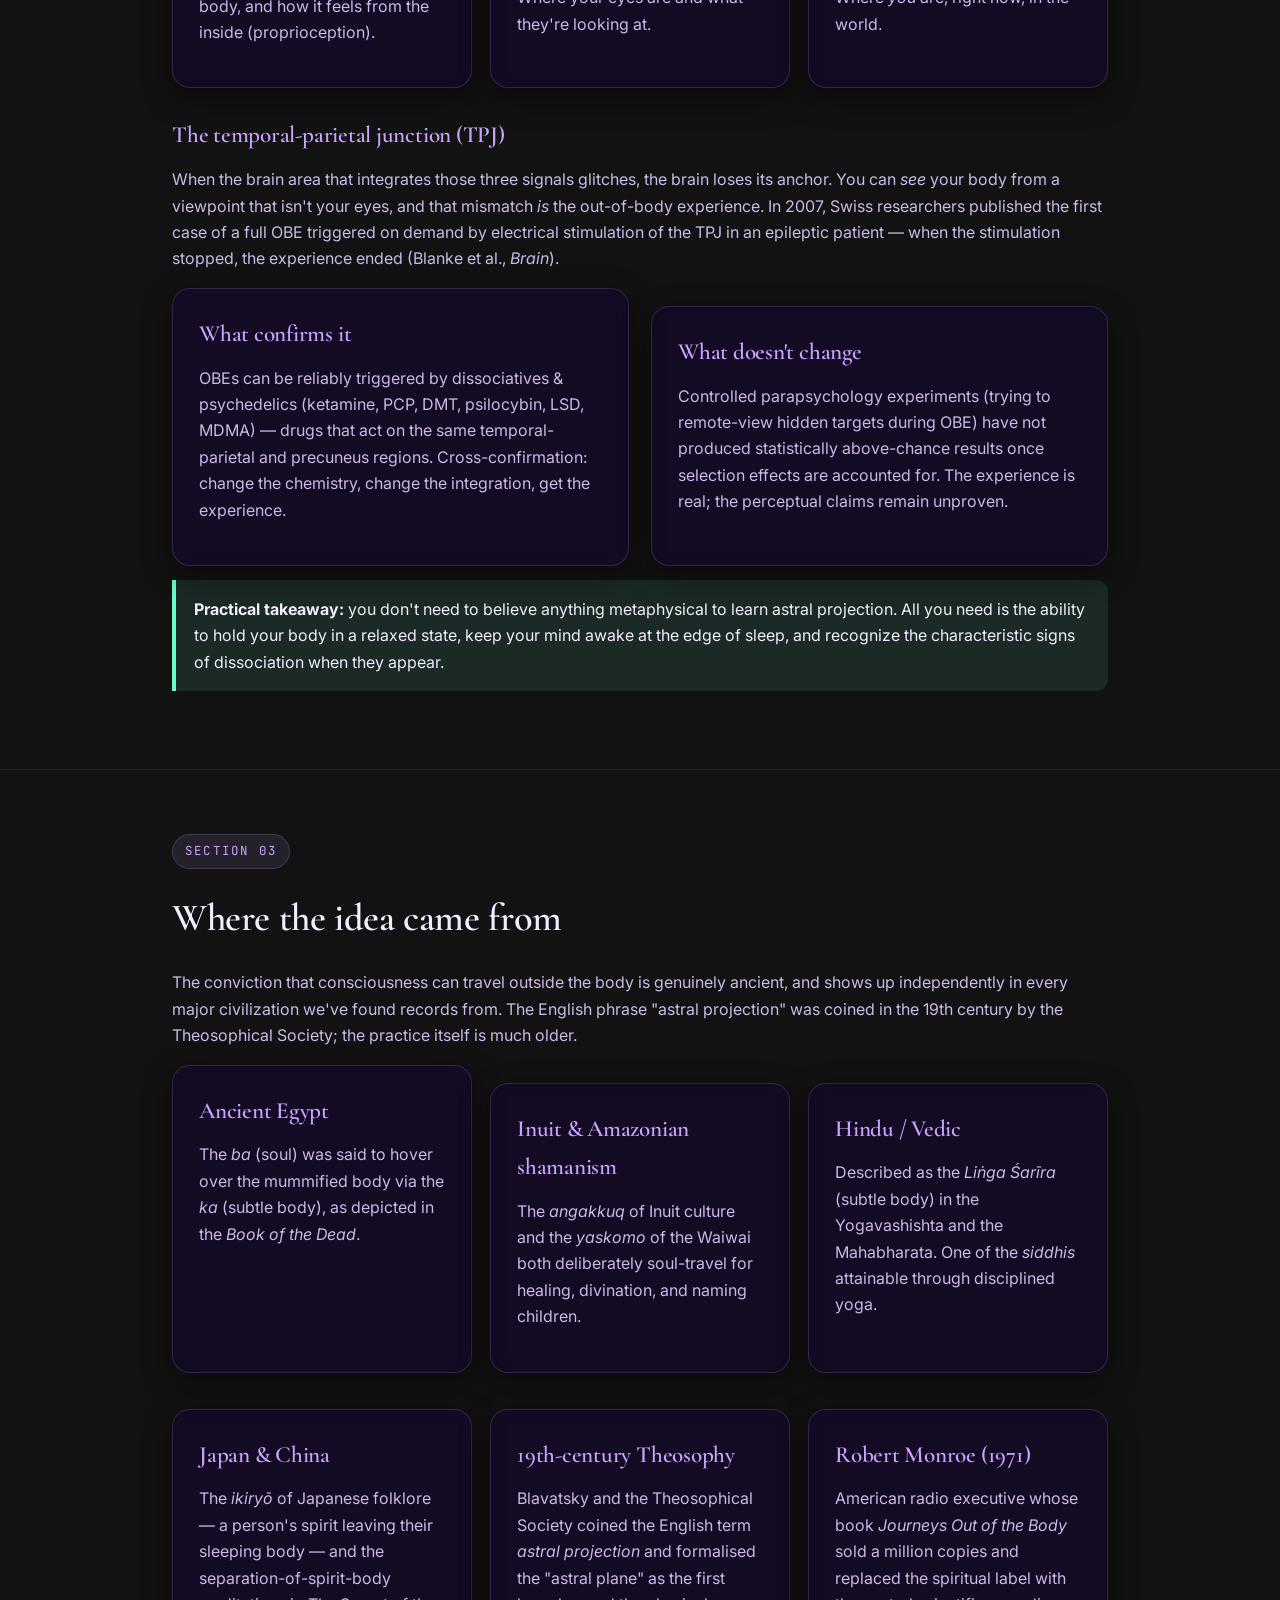
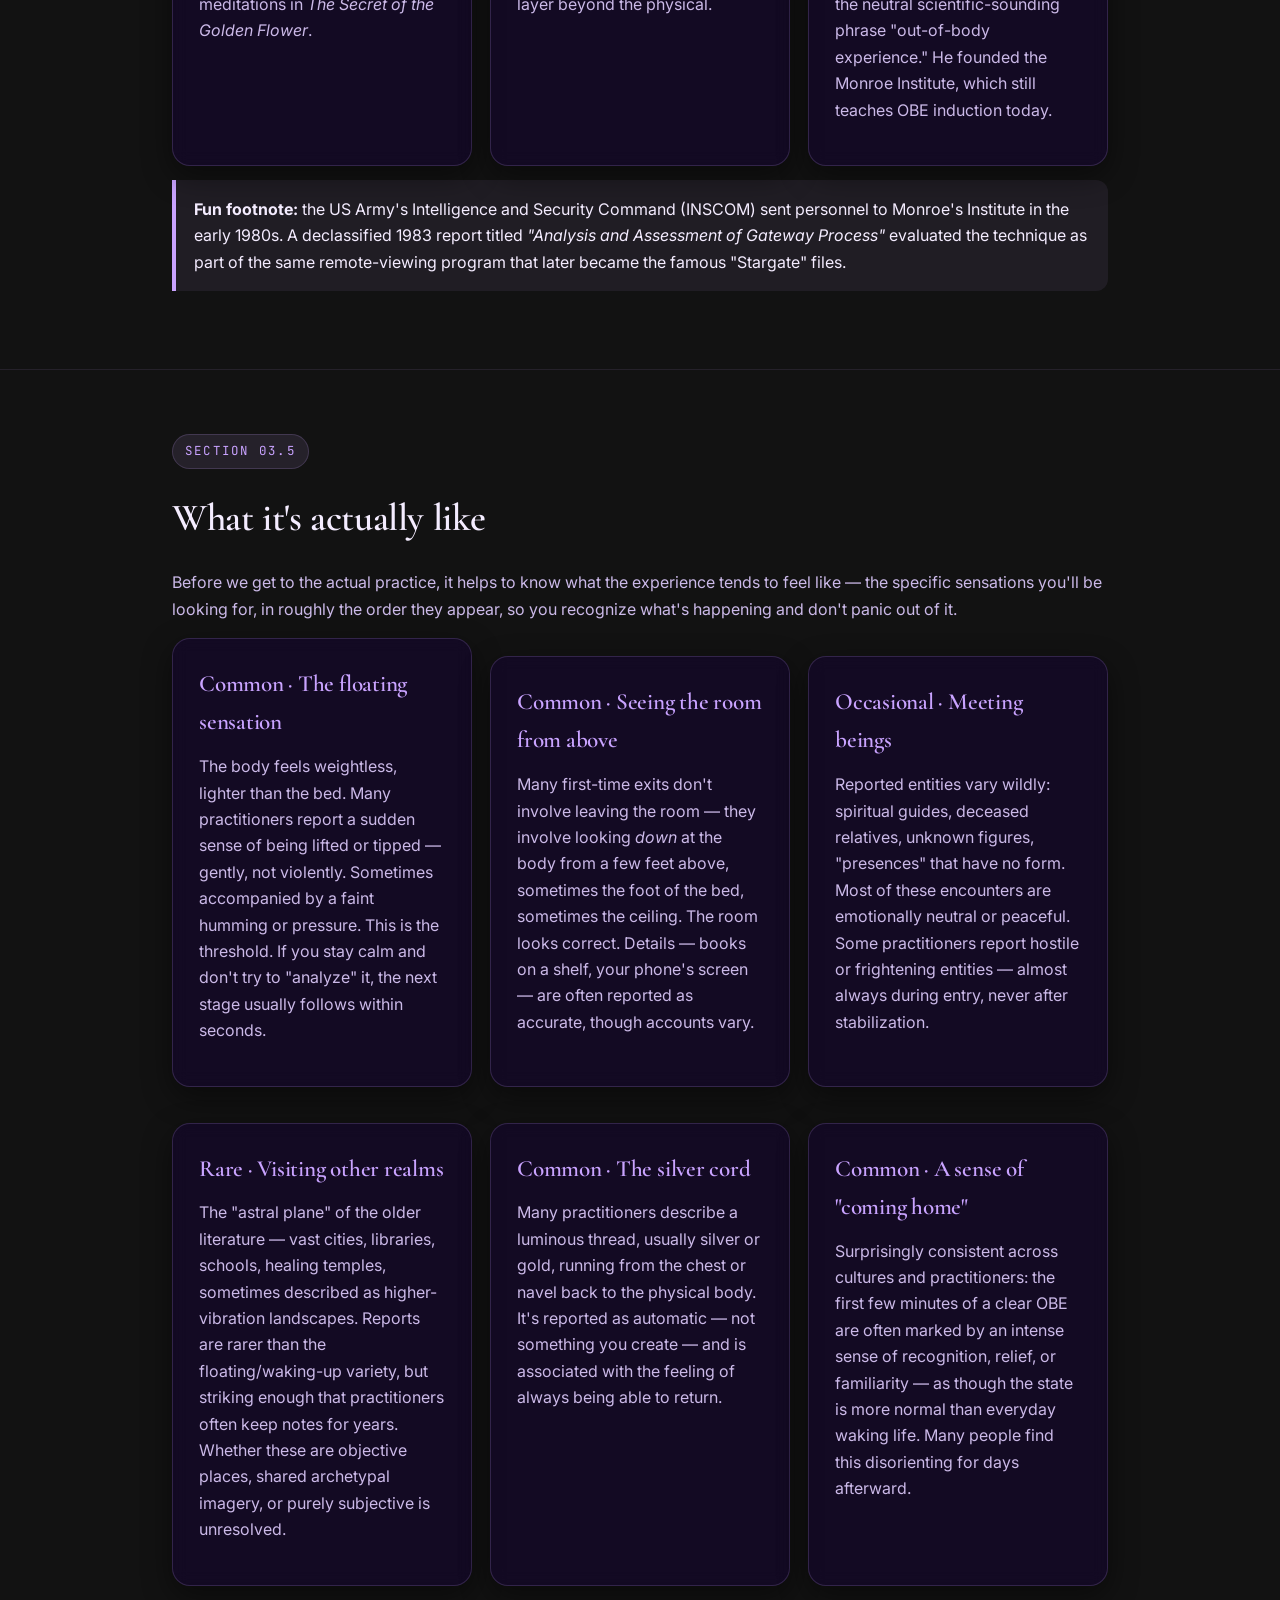
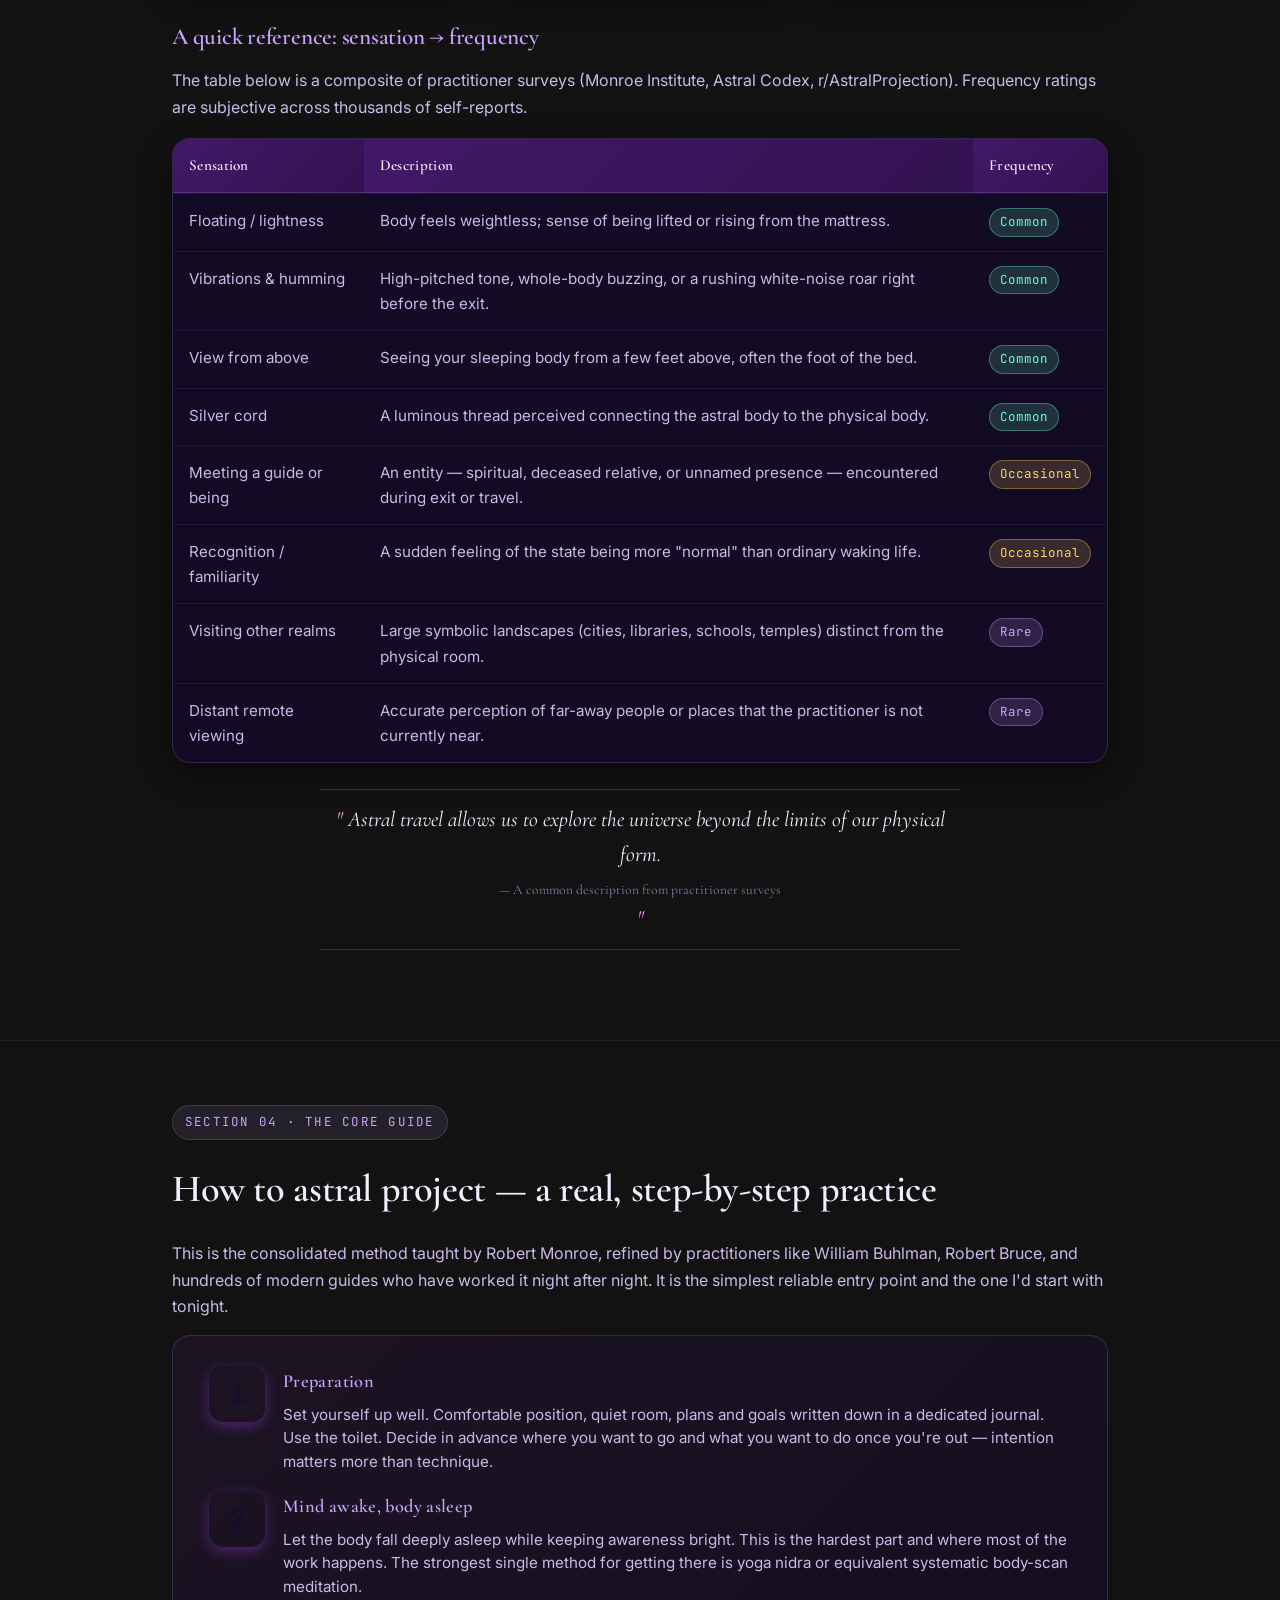
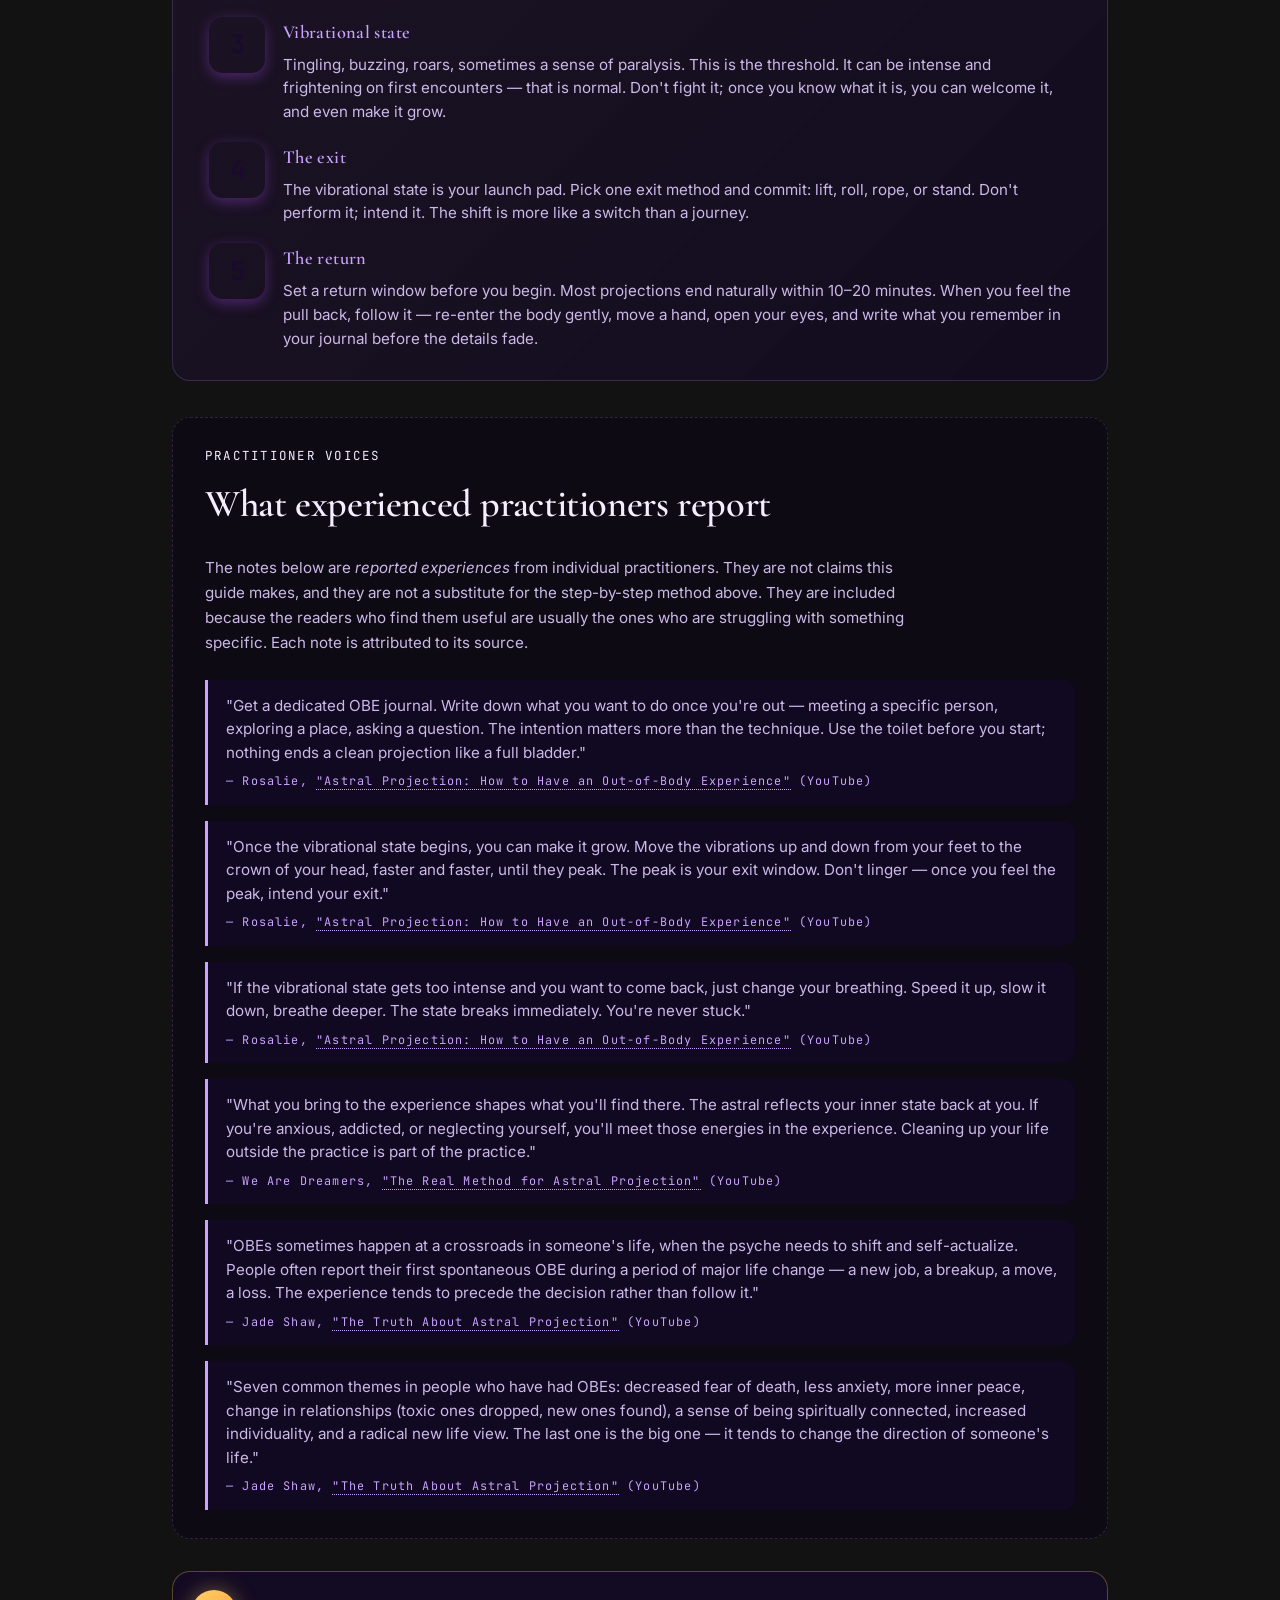
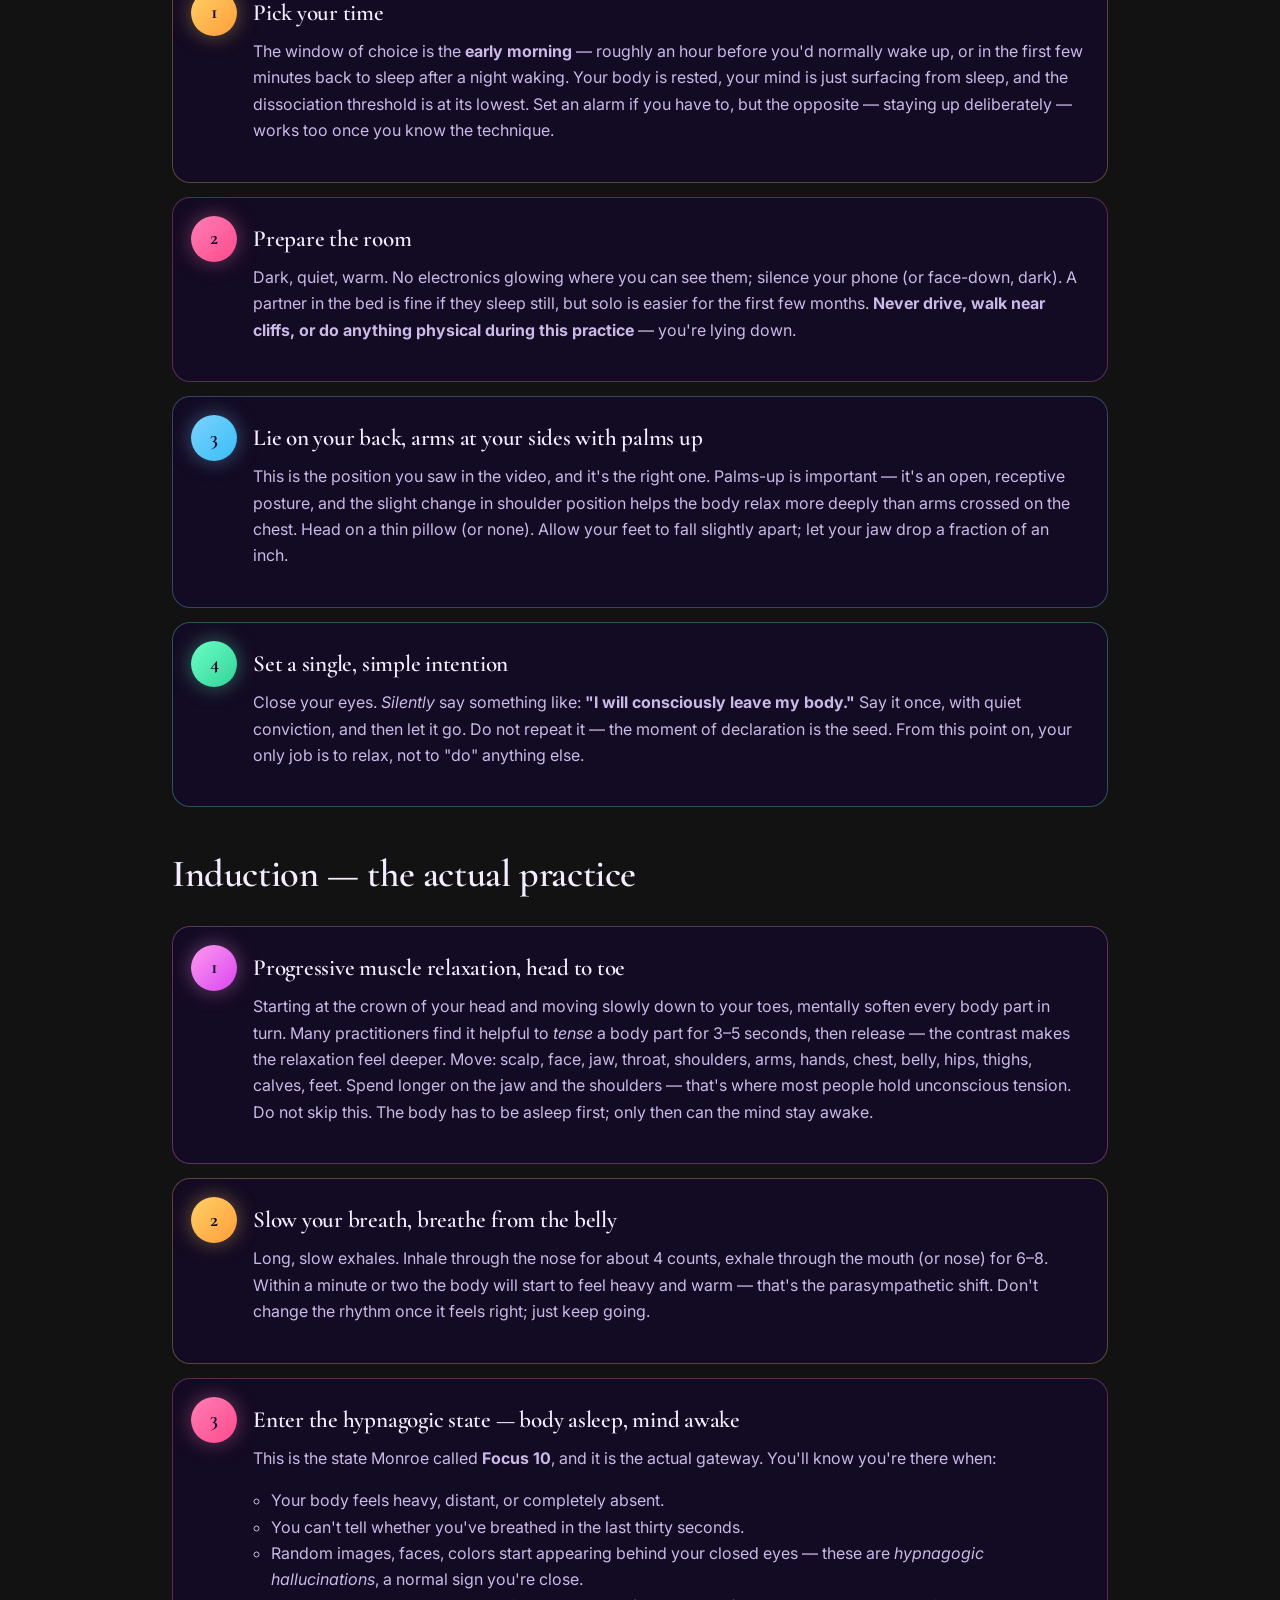
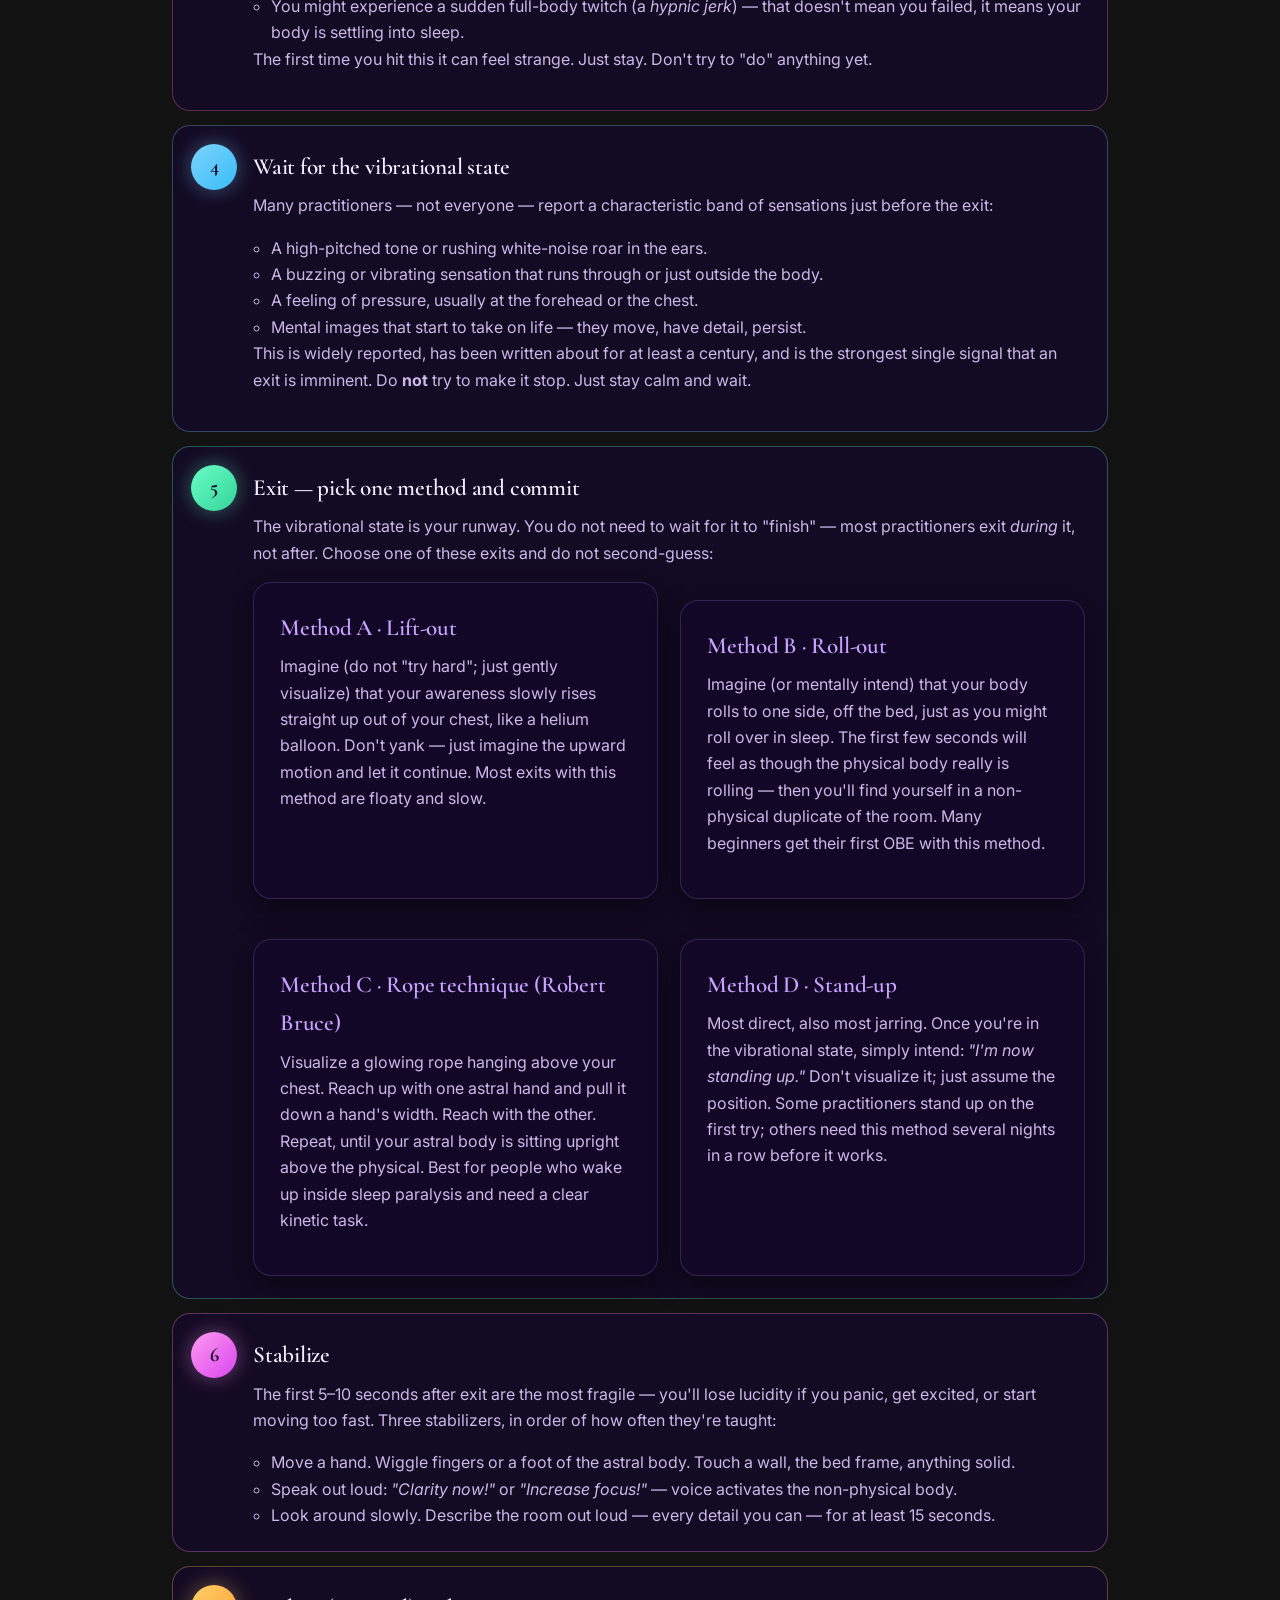
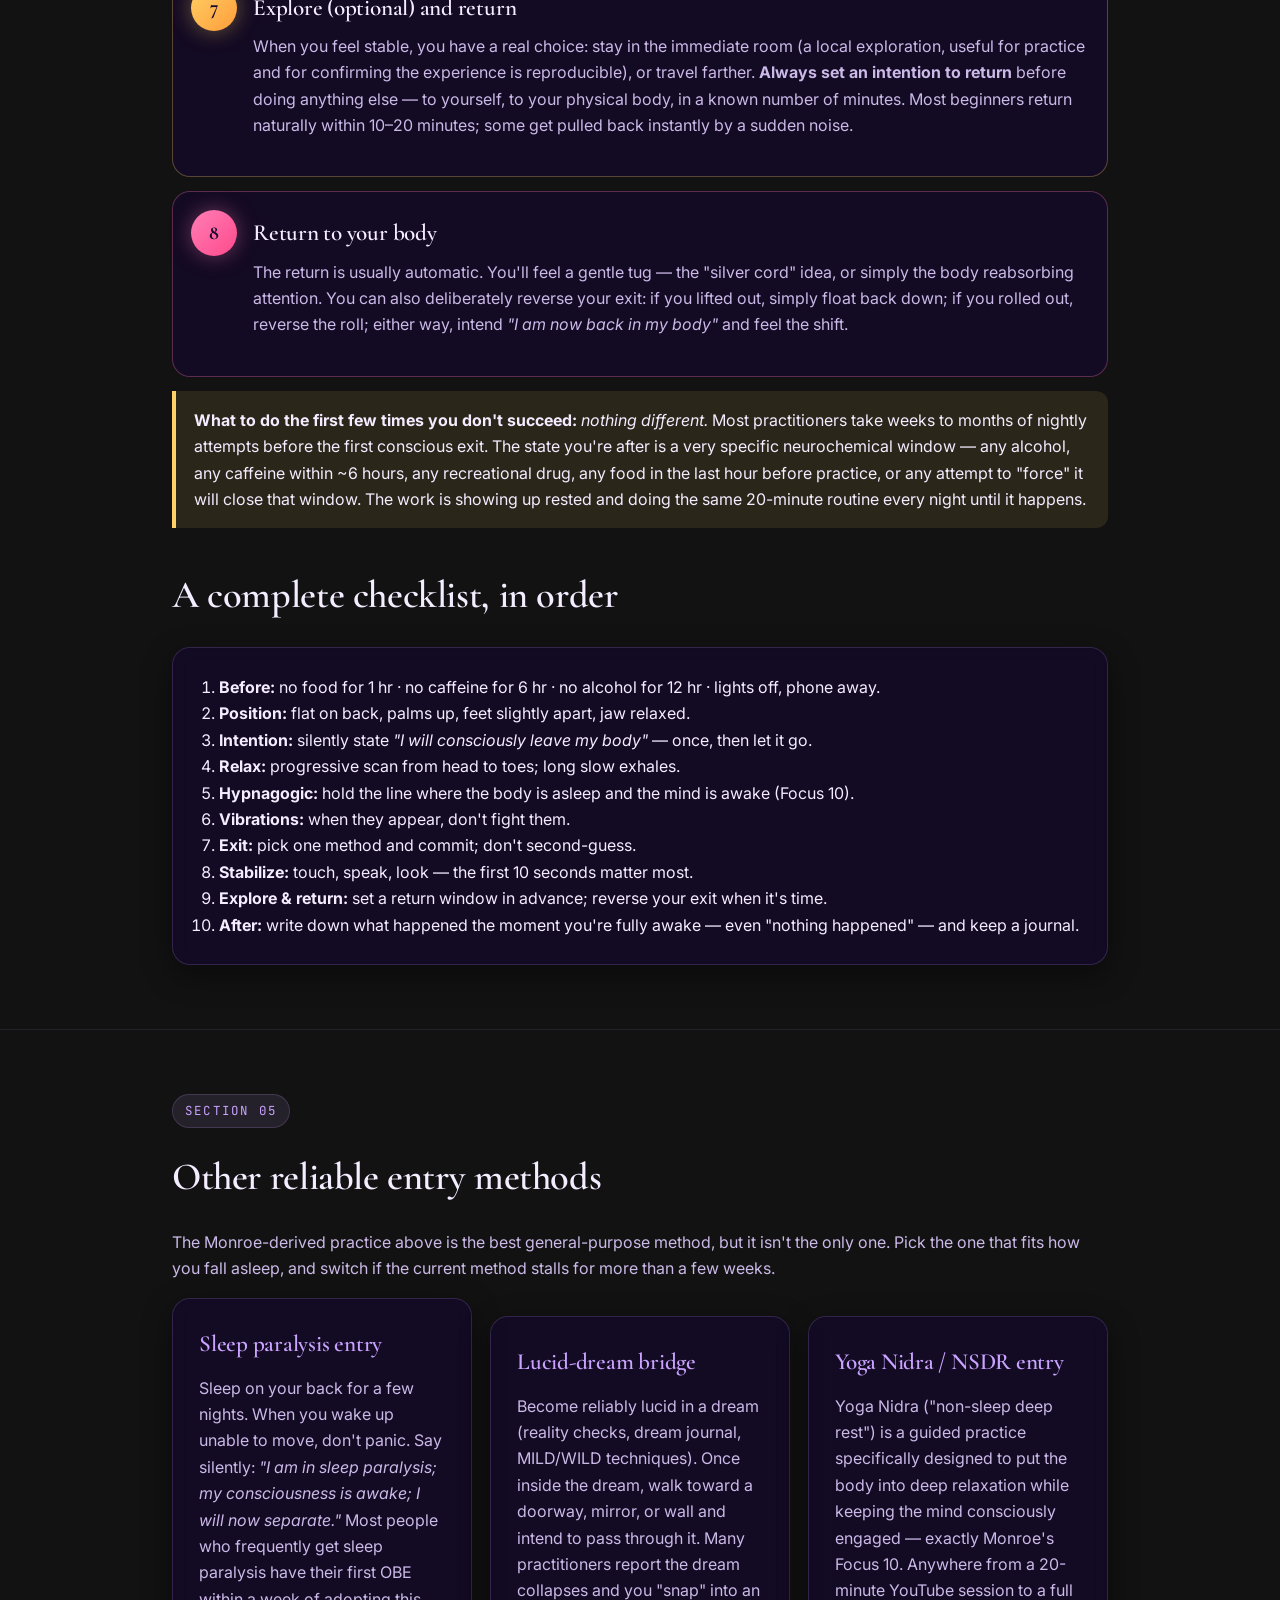
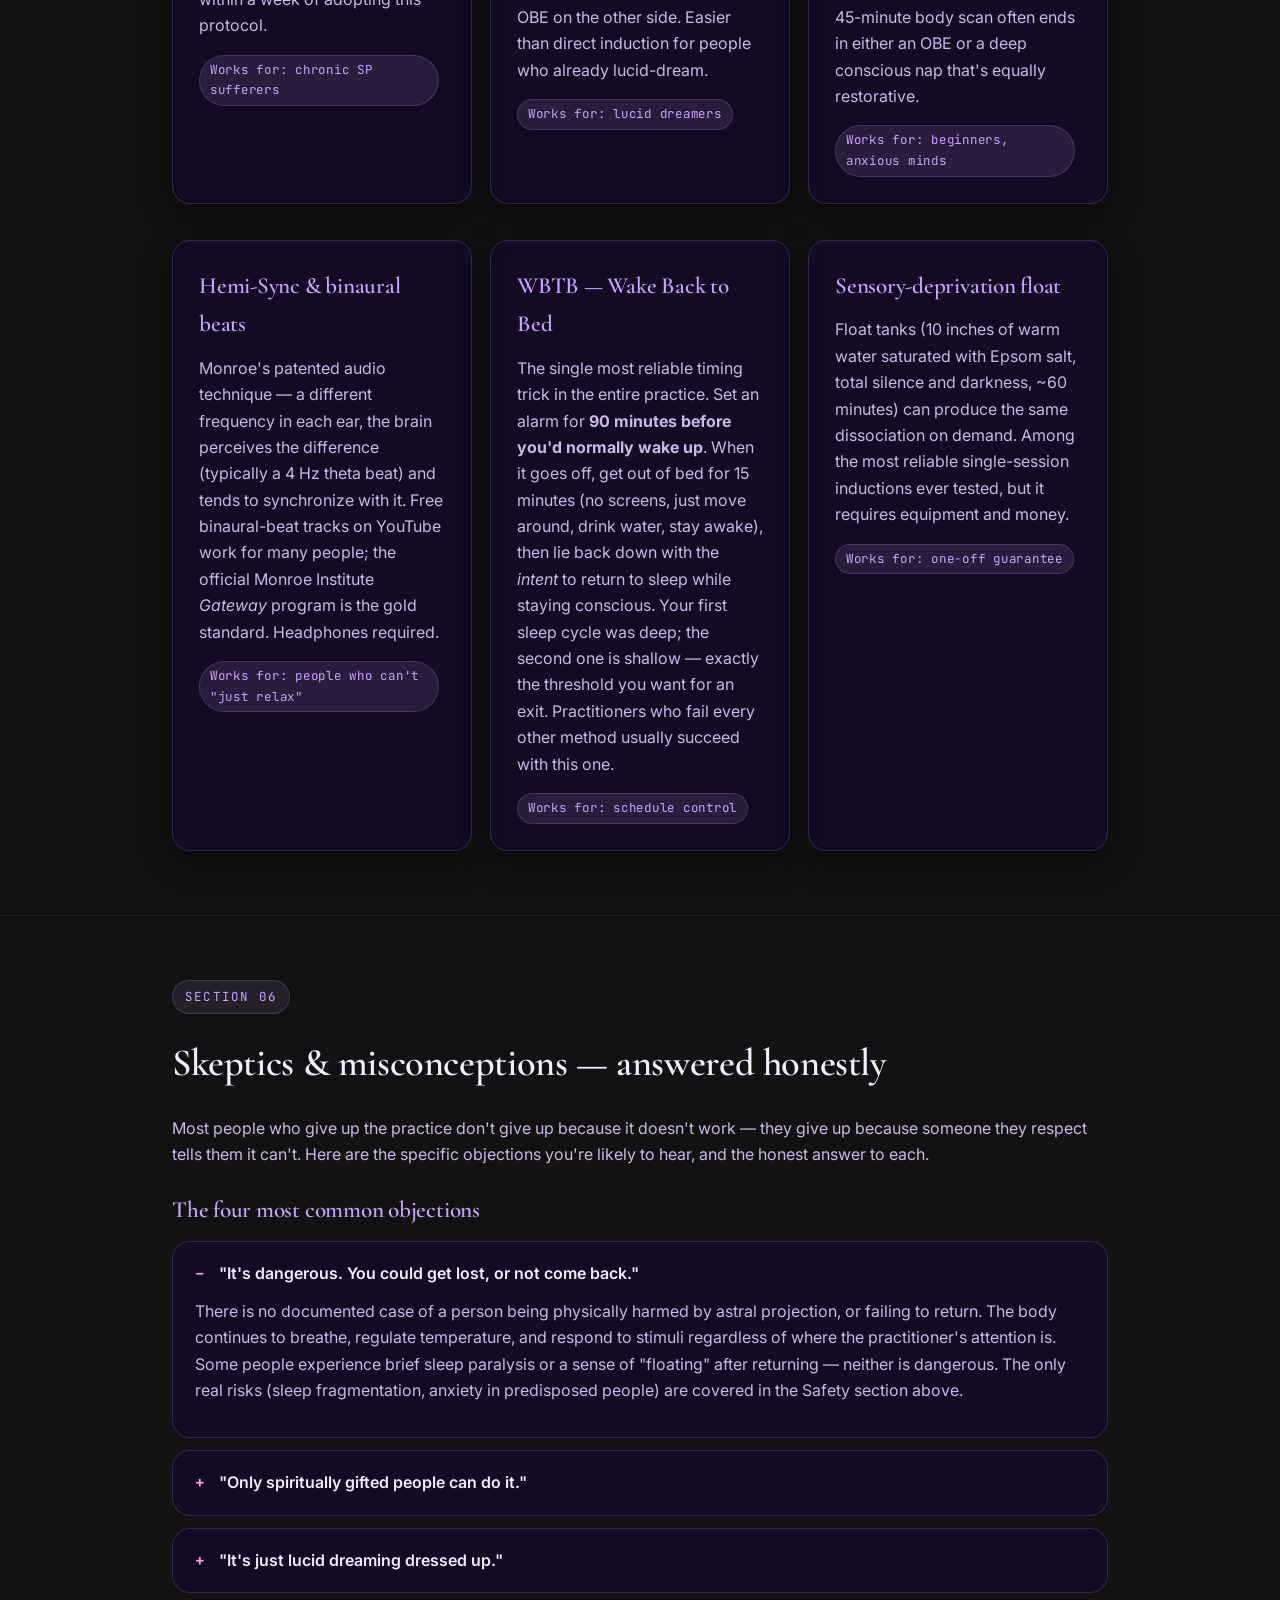
==== commit e3c776d0: "Relabel theta-floor slider (drop 'Binaural' prefix, now mode-agnostic) Slider drives either the ster" ====
--- a/index.html
+++ b/index.html
@@ -150,7 +150,7 @@
 
         <div class="ap-mixer">
           <label class="ap-mix-row">
-            <span class="ap-mix-label">Binaural (theta floor) <span class="ap-val" id="ap-val-binaural">0.14</span></span>
+            <span class="ap-mix-label">Theta floor <span class="ap-val" id="ap-val-binaural">0.14</span></span>
             <input type="range" id="ap-vol-binaural" min="0" max="1" step="0.01" value="0.14" />
           </label>
           <label class="ap-mix-row">
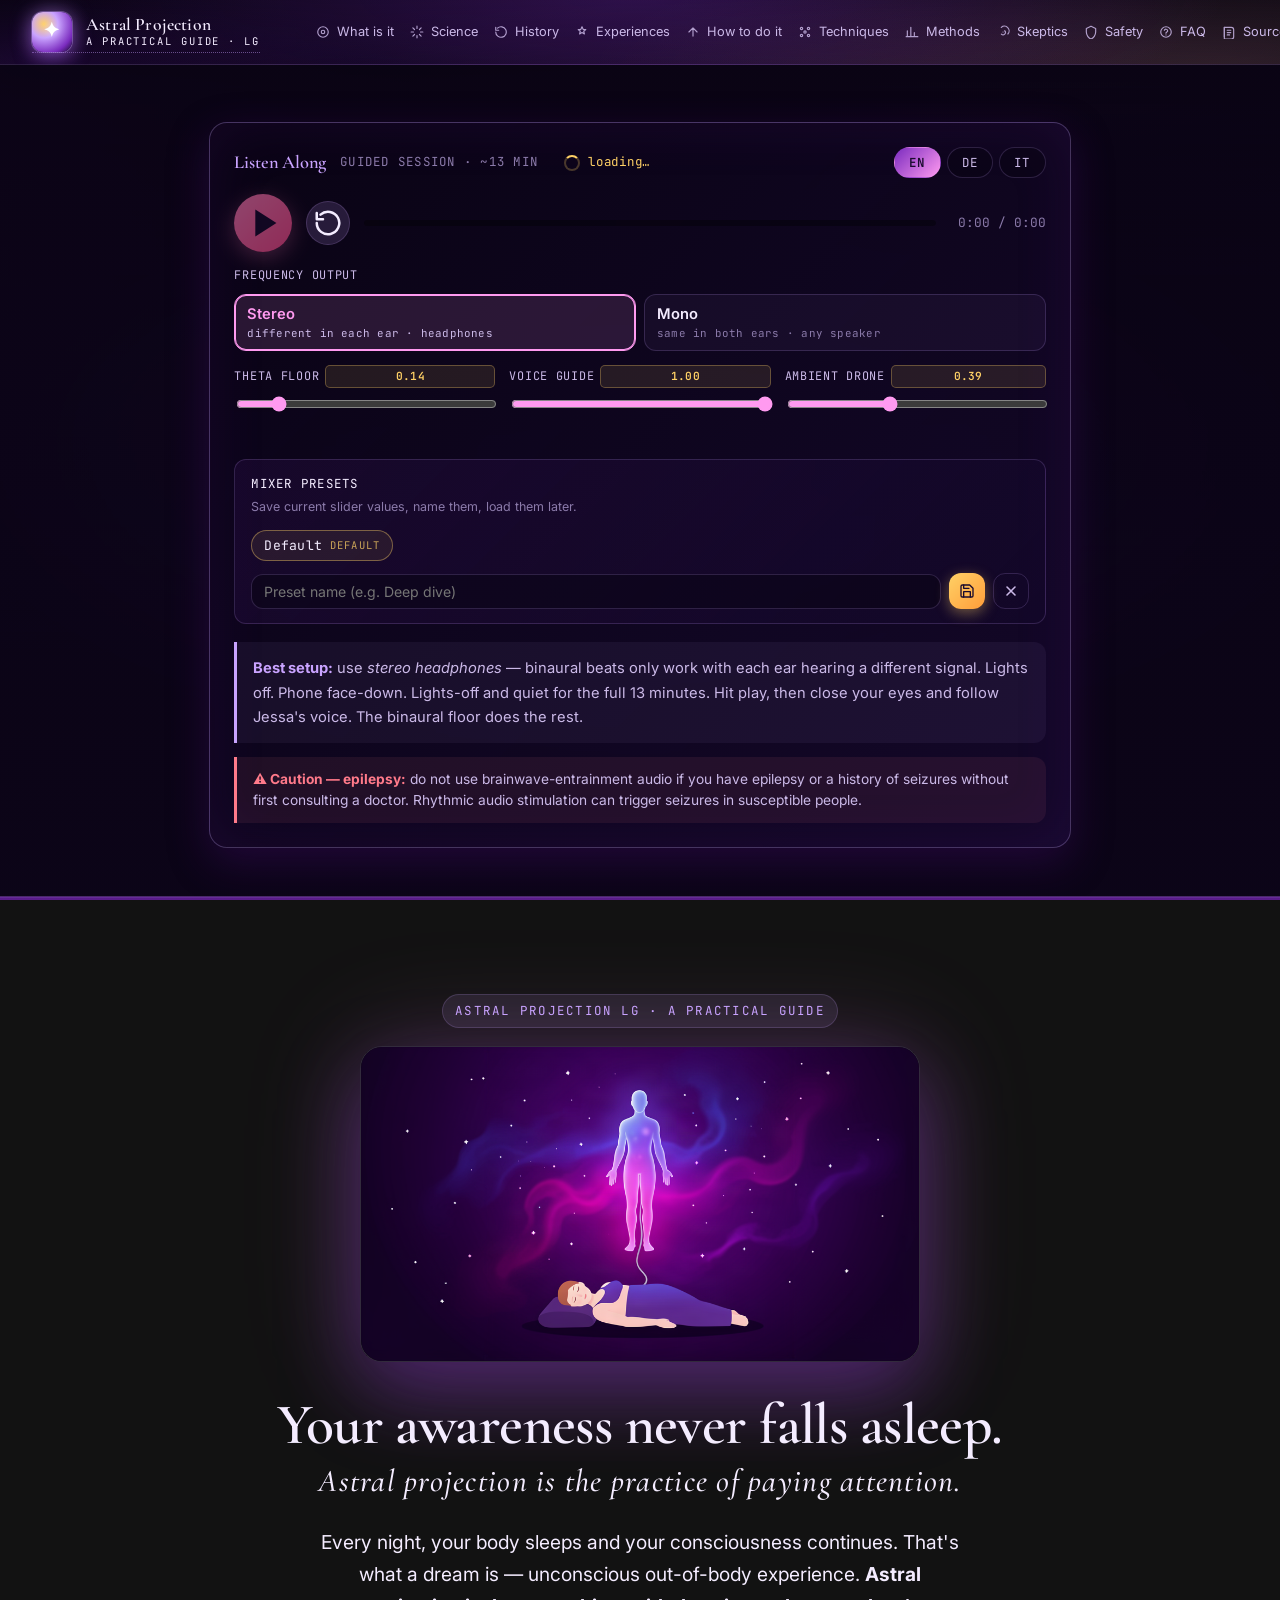
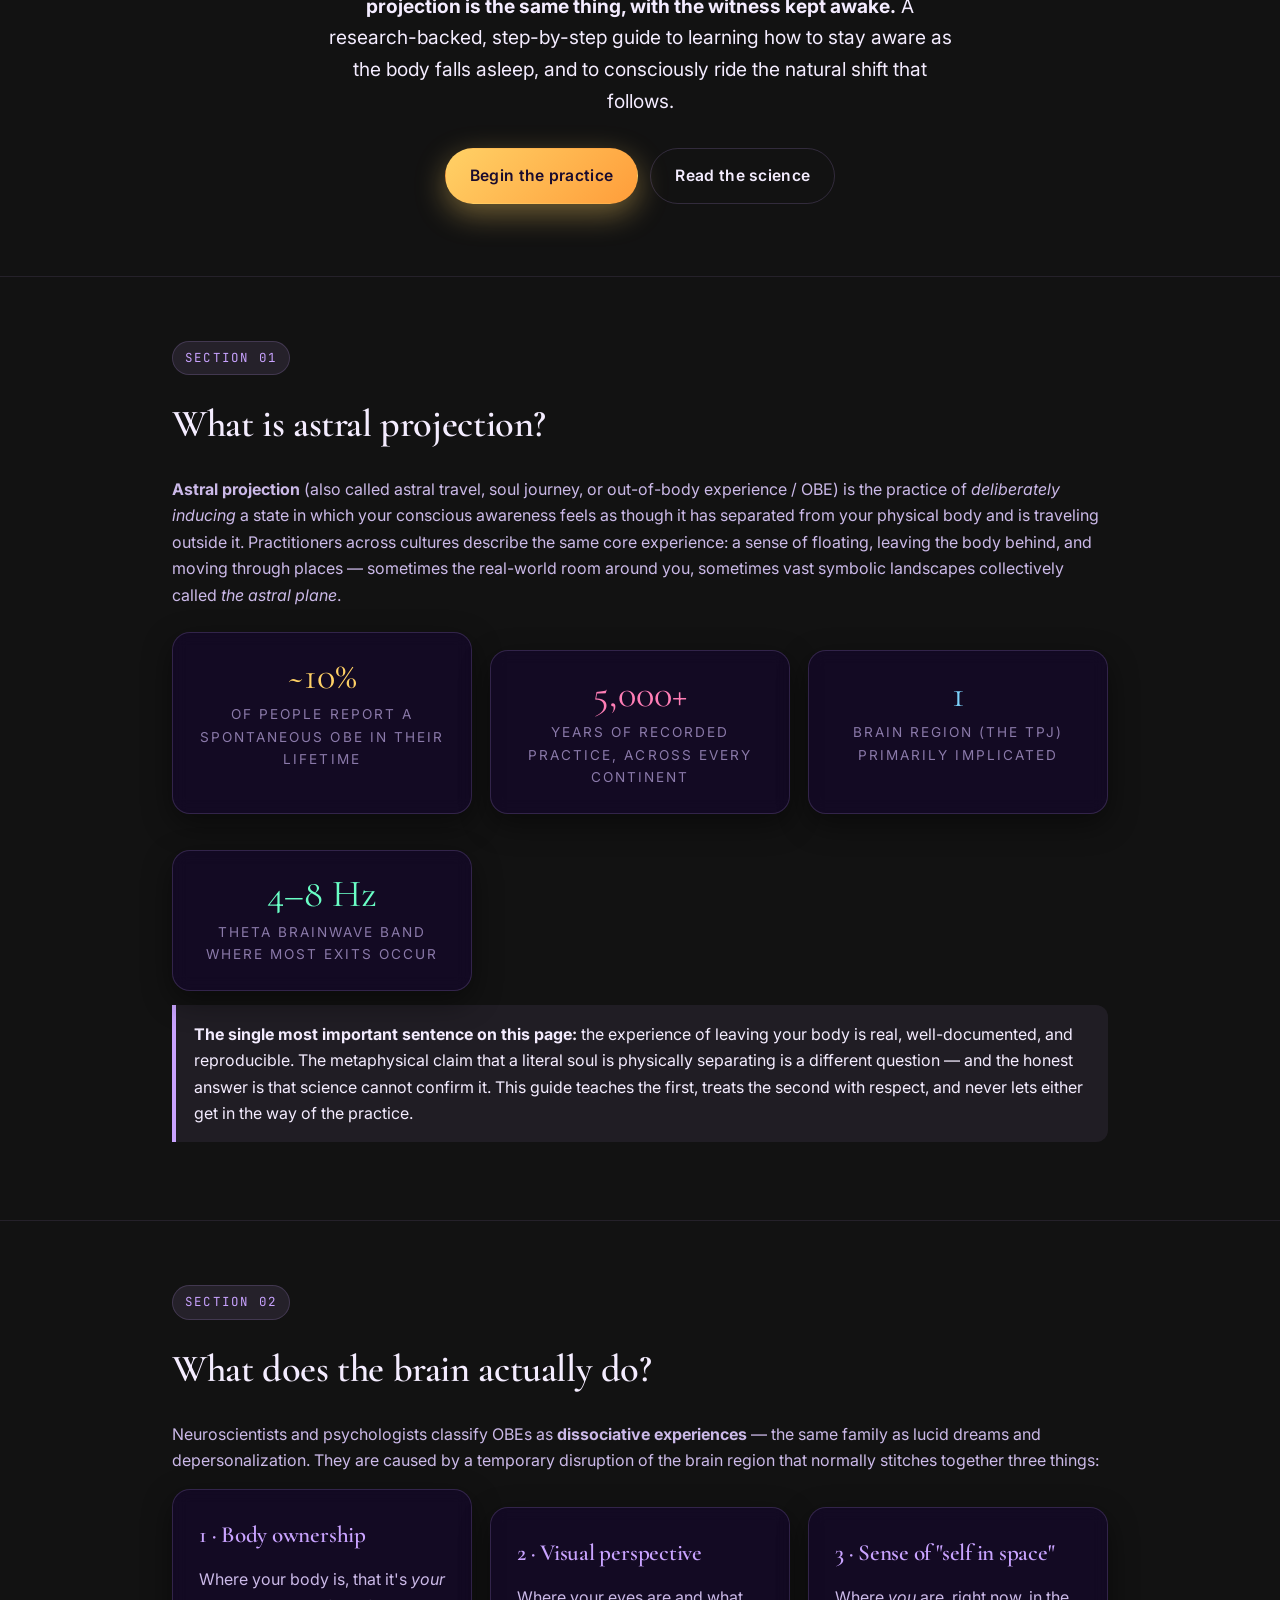
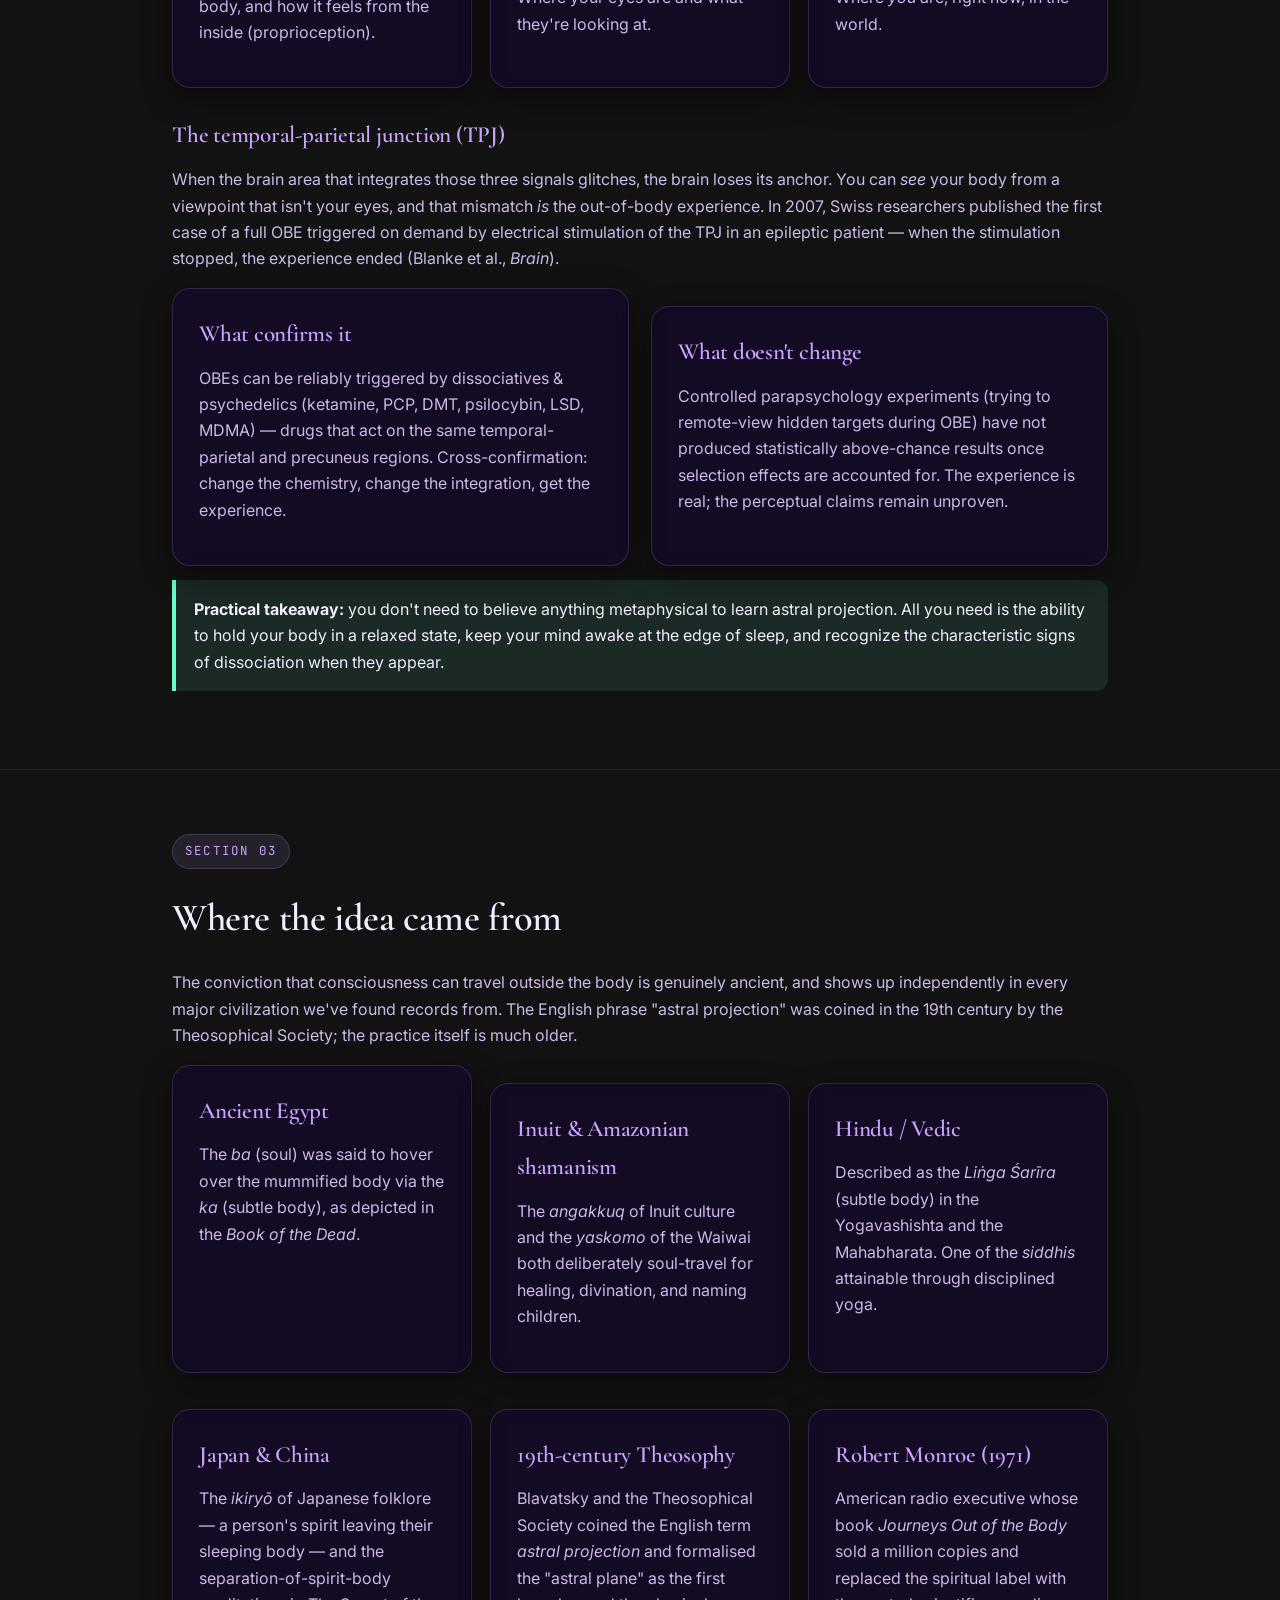
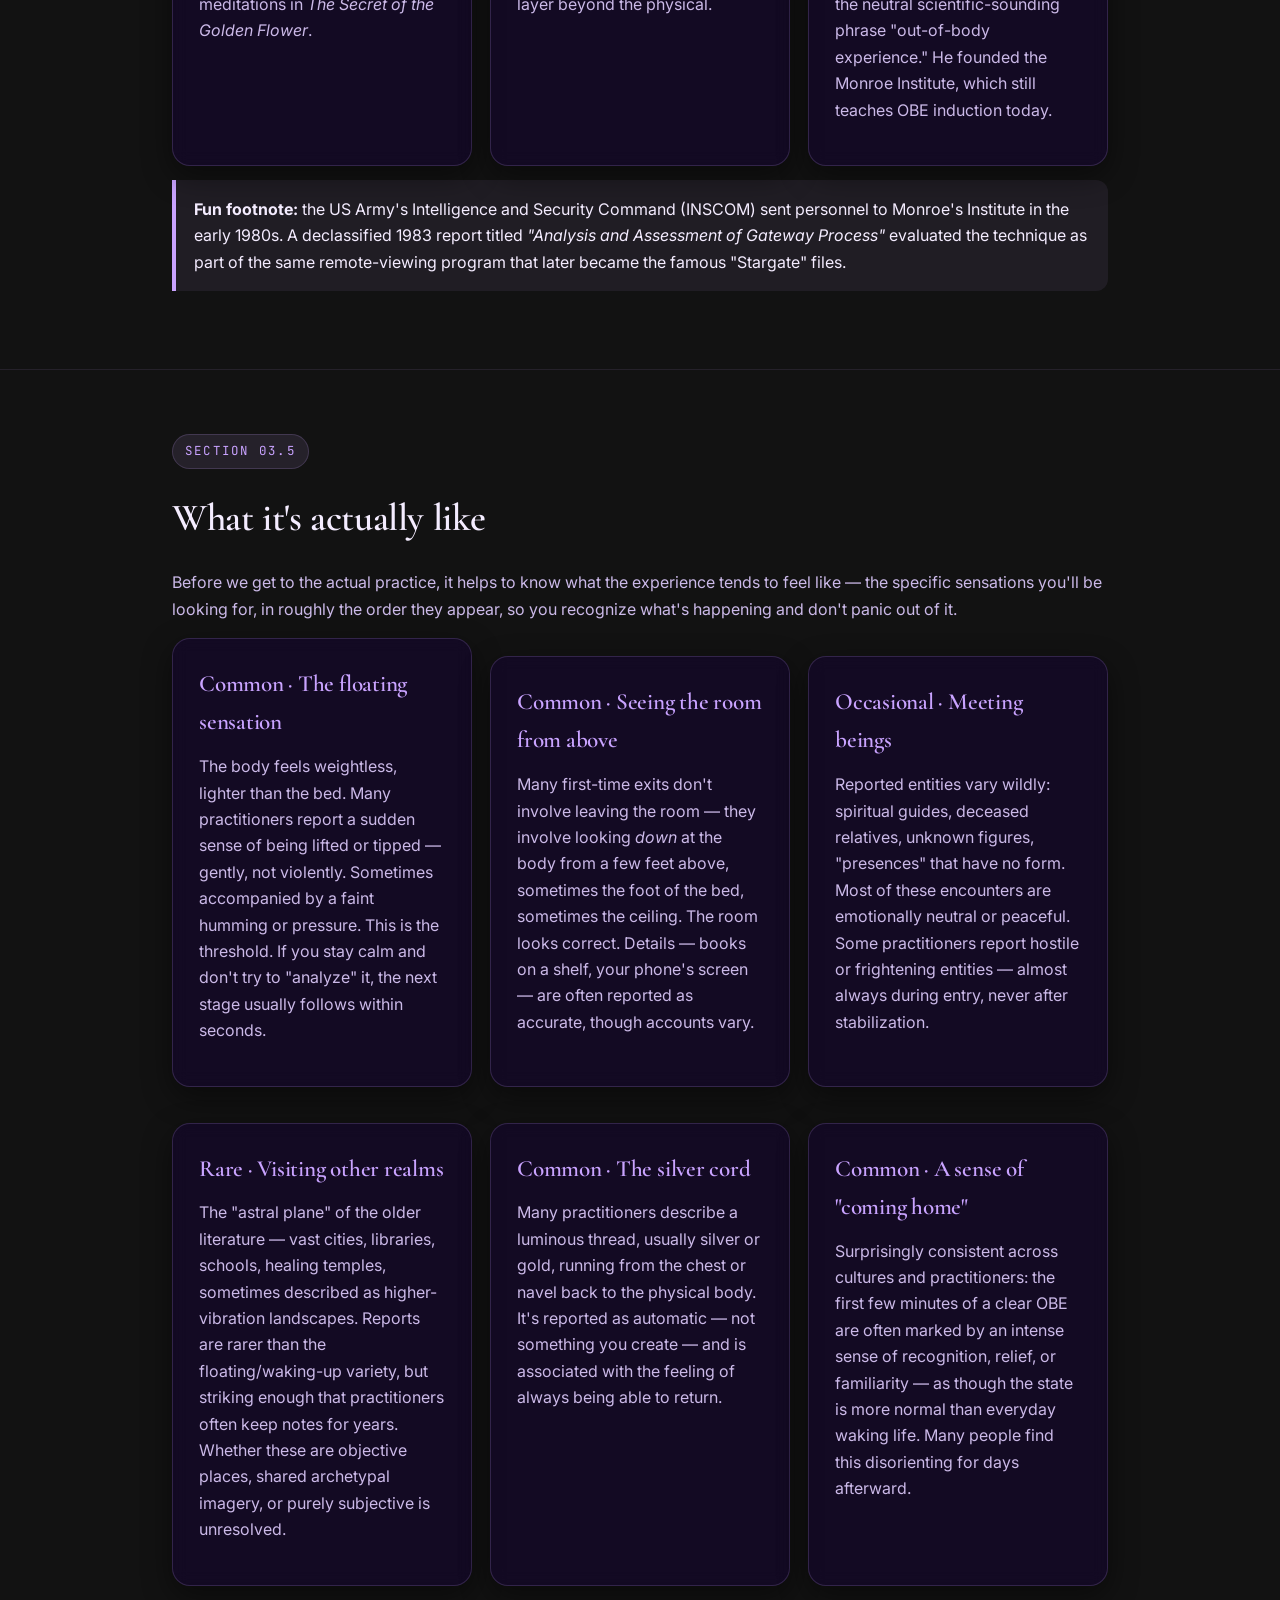
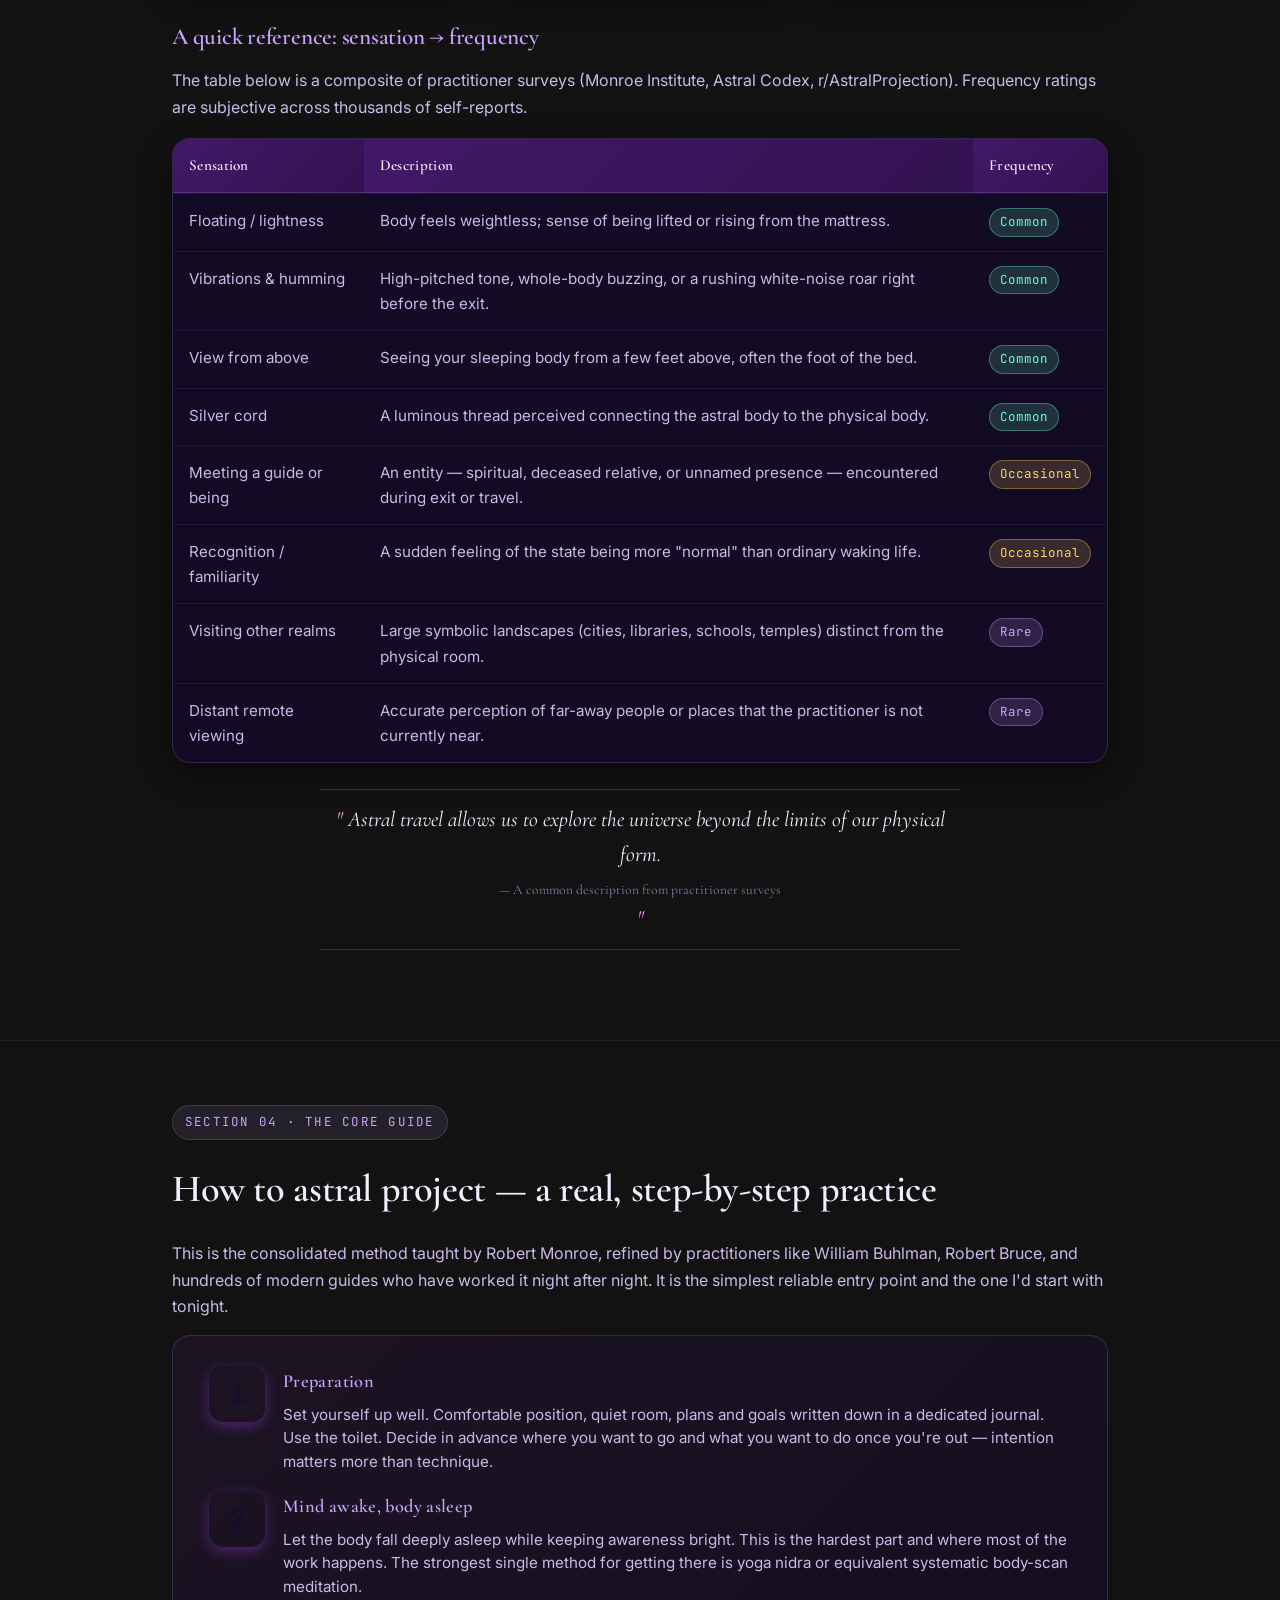
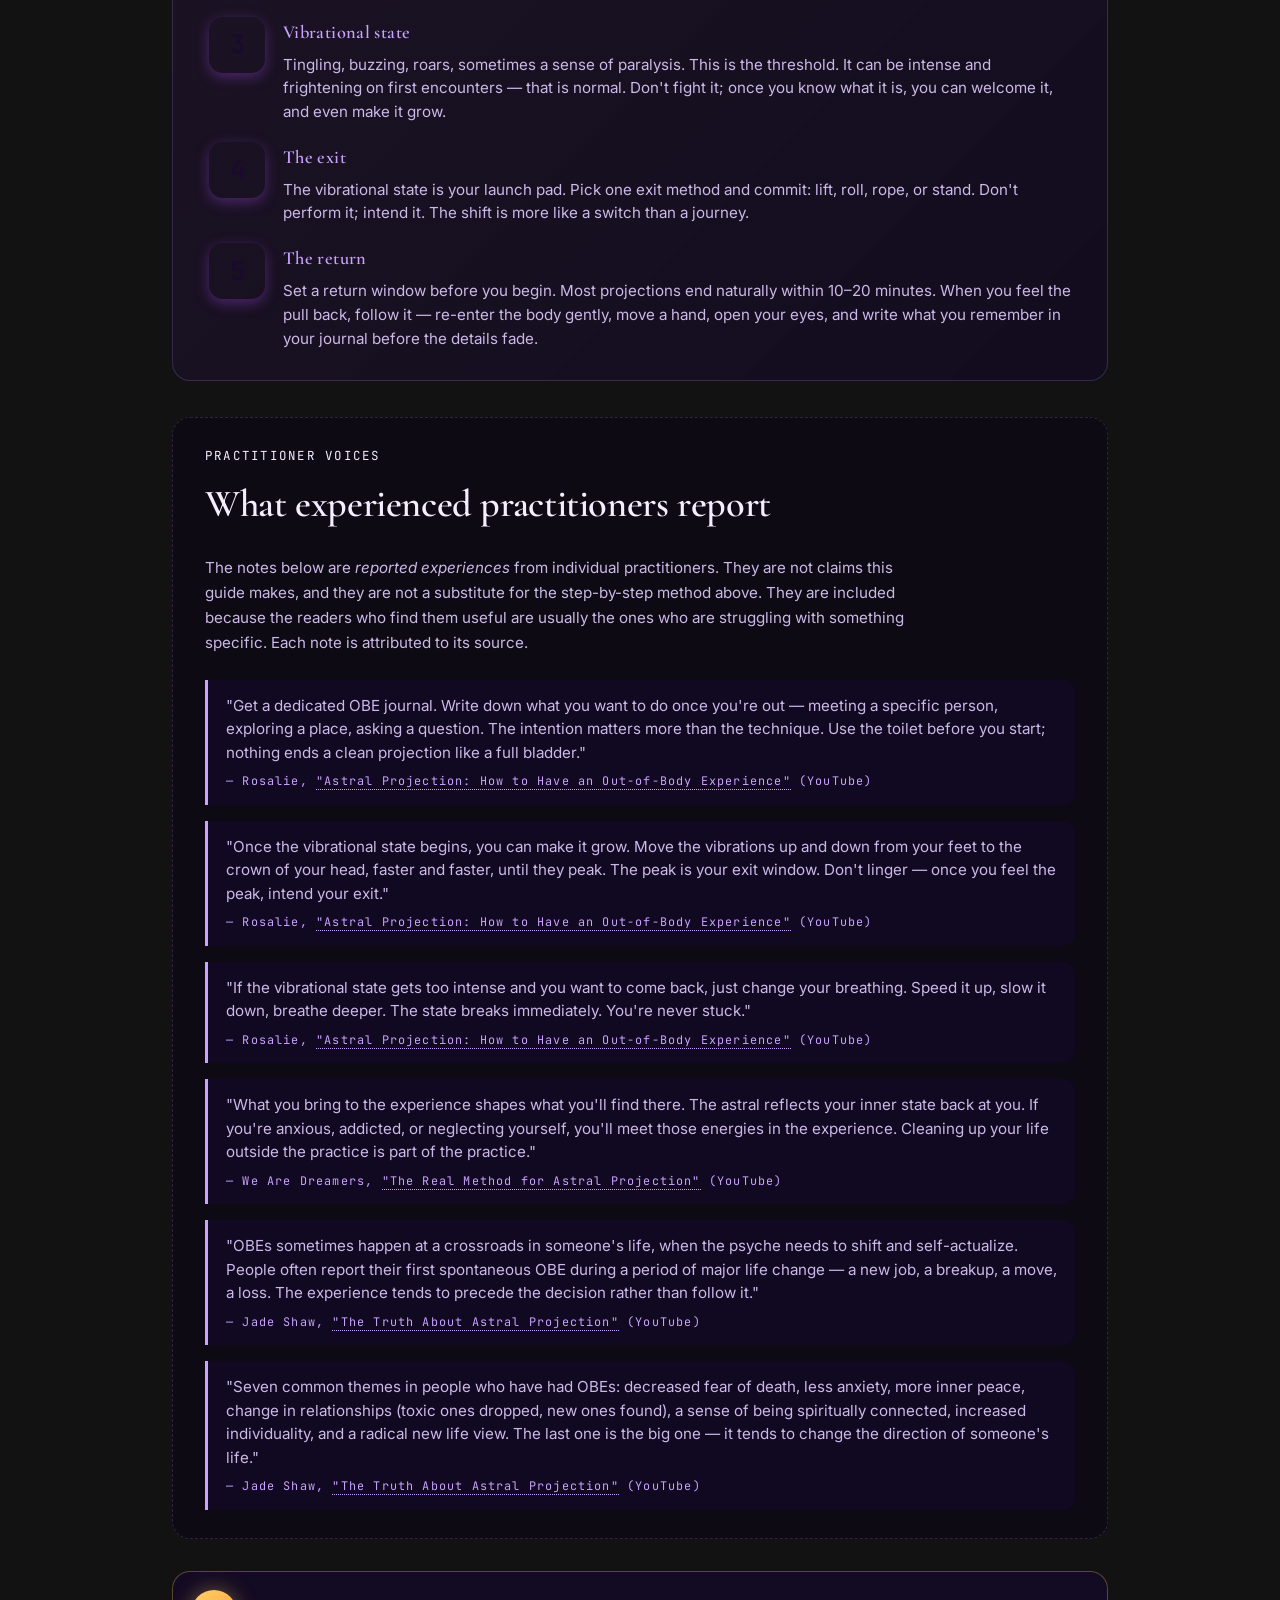
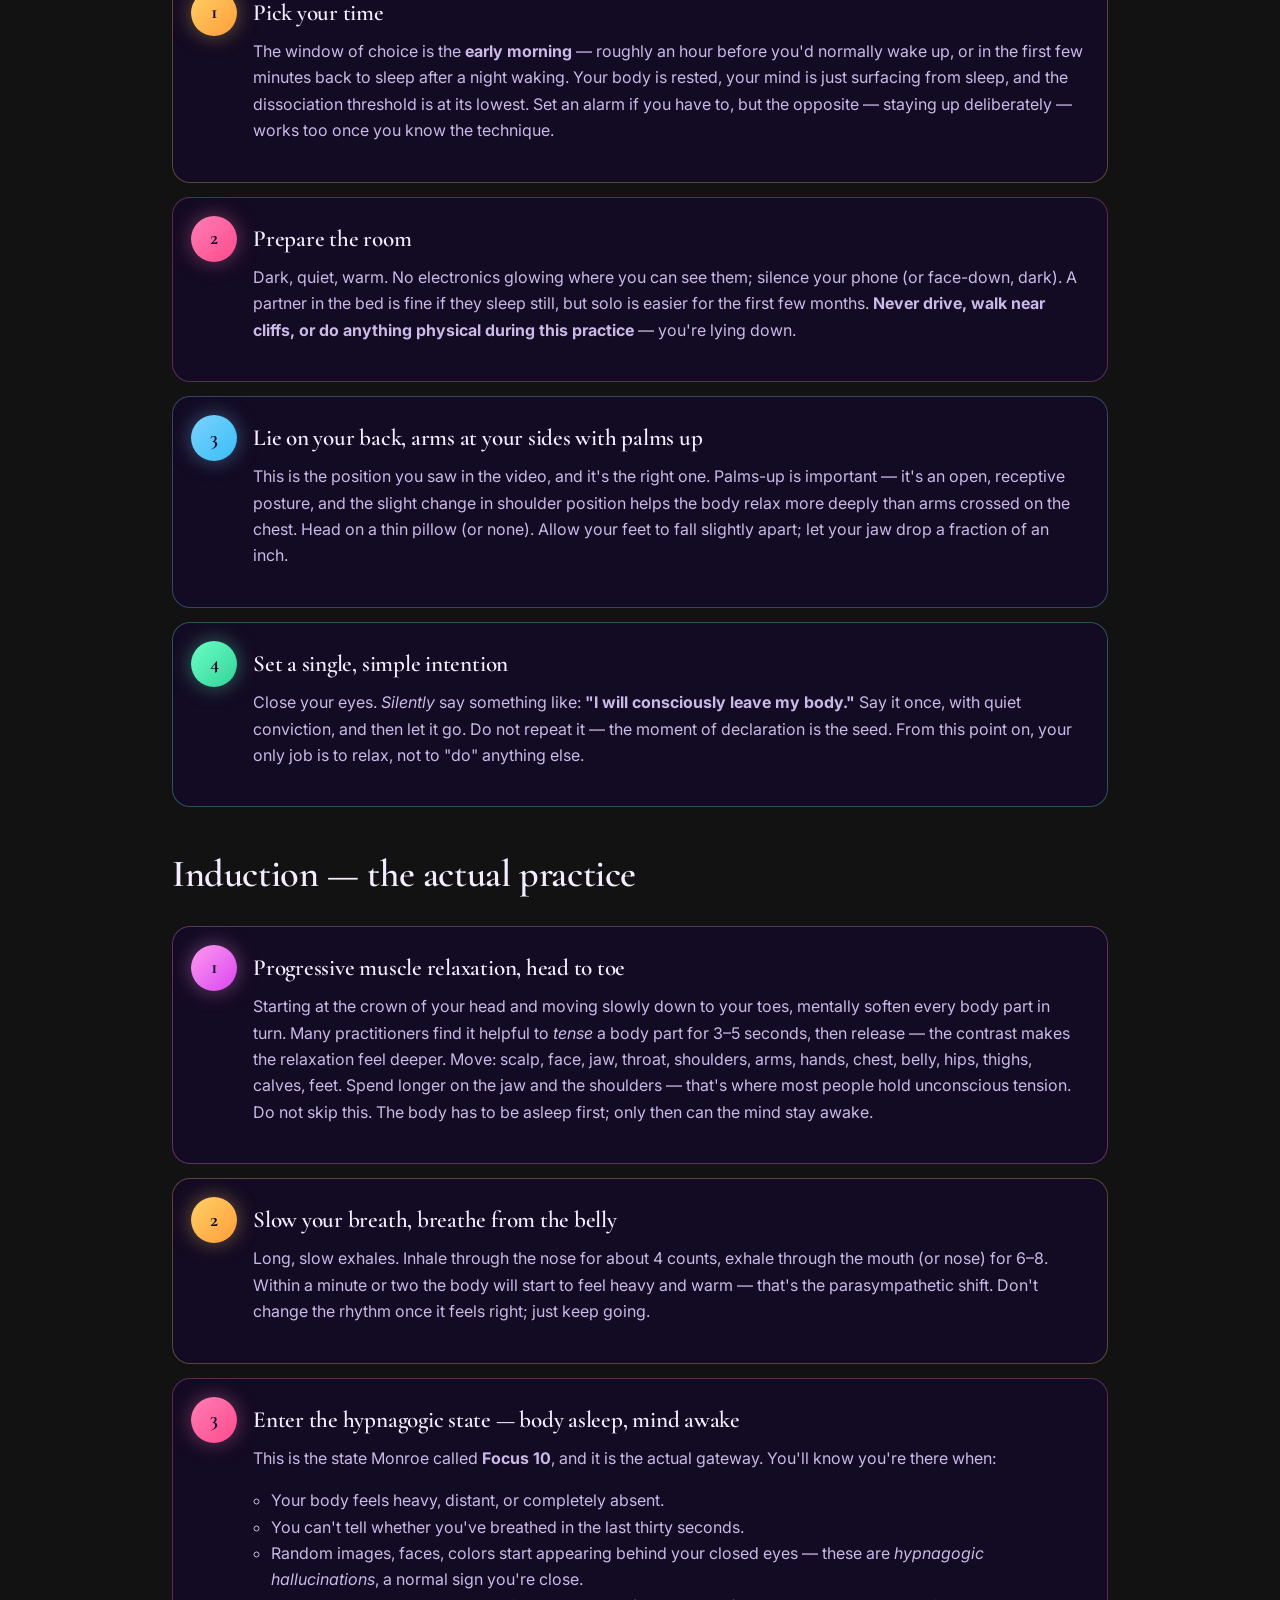
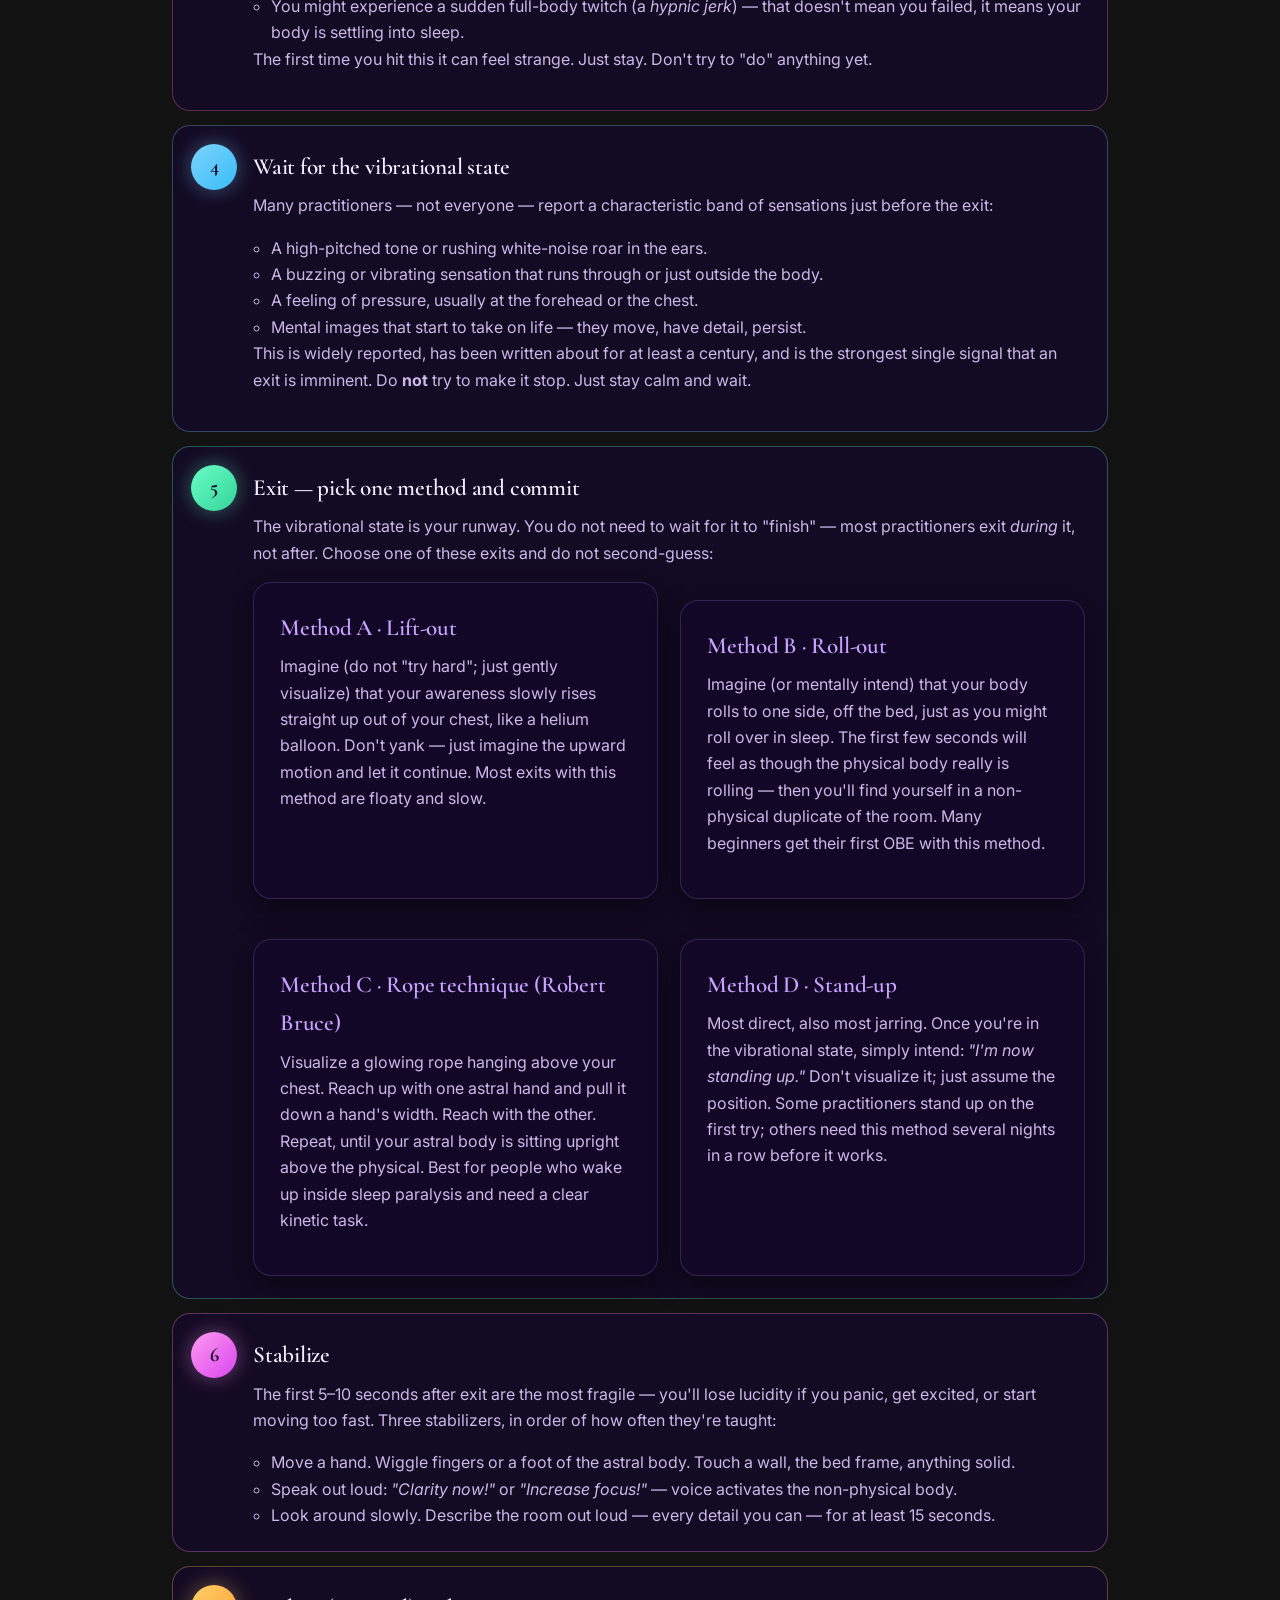
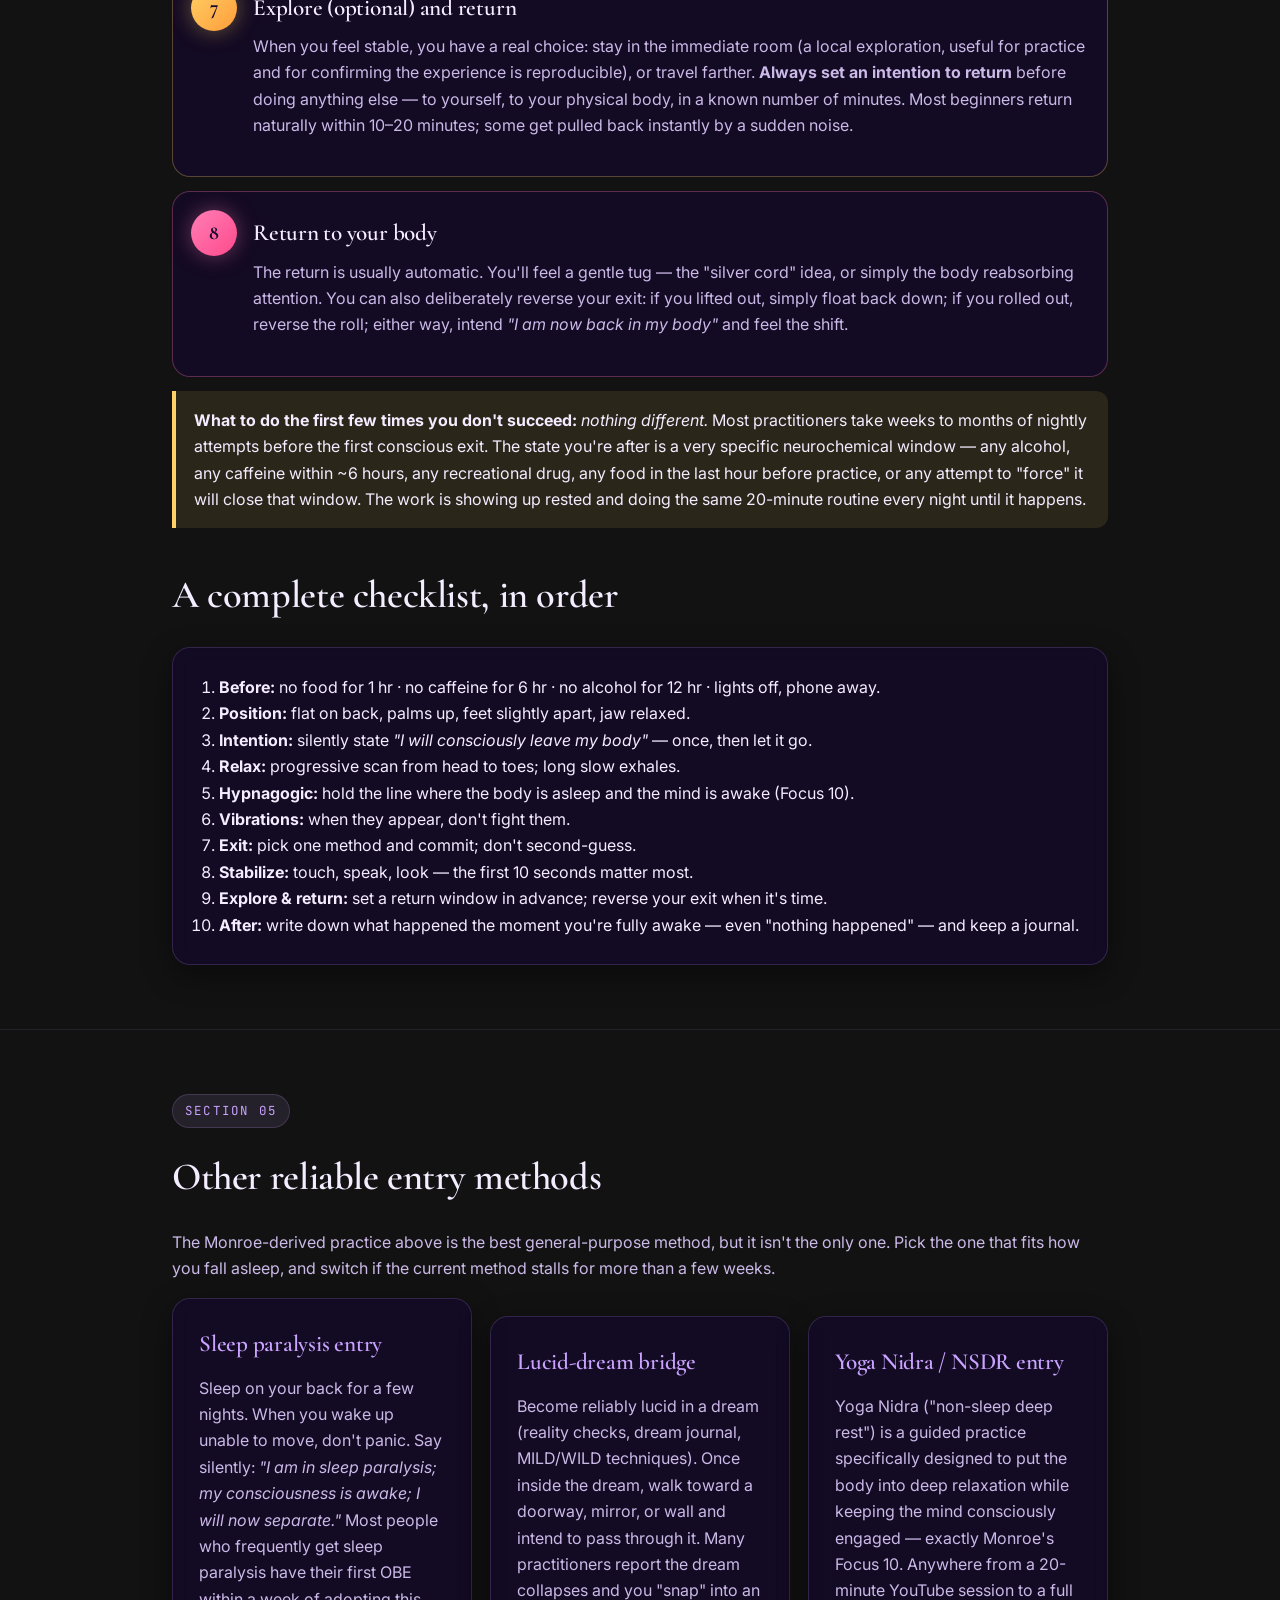
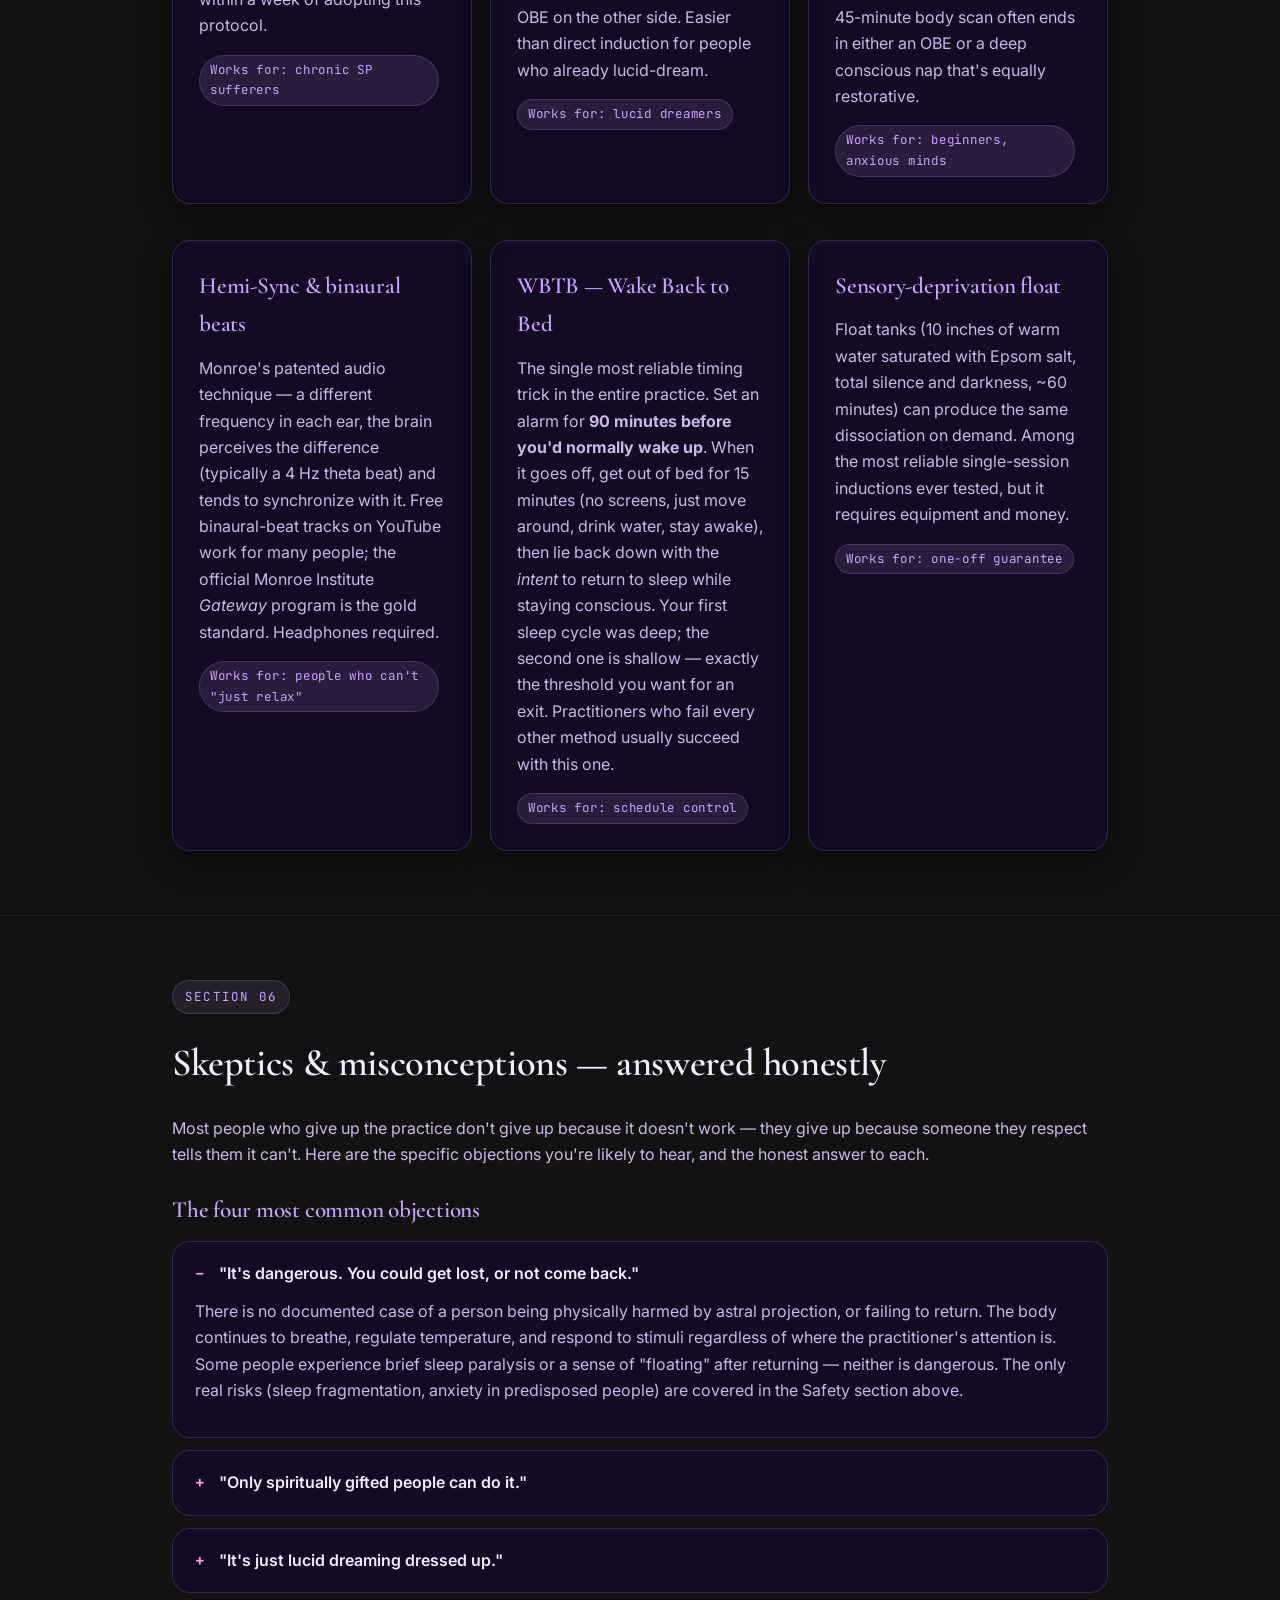
==== commit ad8899a8: "Add Method Probabilities page (EN/DE/IT) + cross-links New pages methods.html / methods-de.html / me" ====
--- a/index.html
+++ b/index.html
@@ -61,6 +61,7 @@
         <a href="#experiences"><svg viewBox="0 0 24 24" width="14" height="14" fill="none" stroke="currentColor" stroke-width="2" stroke-linecap="round" stroke-linejoin="round" aria-hidden="true"><path d="M12 3l1.9 4.4 4.6.4-3.5 3 1.1 4.5L12 12.9 7.9 15.3 9 10.8 5.5 7.8l4.6-.4L12 3z"/></svg><span class="nl-text">Experiences</span></a>
         <a href="#guide"><svg viewBox="0 0 24 24" width="14" height="14" fill="none" stroke="currentColor" stroke-width="2" stroke-linecap="round" stroke-linejoin="round" aria-hidden="true"><path d="M12 19V5M5 12l7-7 7 7"/></svg><span class="nl-text">How to do it</span></a>
         <a href="#techniques"><svg viewBox="0 0 24 24" width="14" height="14" fill="none" stroke="currentColor" stroke-width="2" stroke-linecap="round" stroke-linejoin="round" aria-hidden="true"><circle cx="6" cy="6" r="2"/><circle cx="18" cy="6" r="2"/><circle cx="12" cy="12" r="2"/><circle cx="6" cy="18" r="2"/><circle cx="18" cy="18" r="2"/></svg><span class="nl-text">Techniques</span></a>
+        <a href="./methods.html"><svg viewBox="0 0 24 24" width="14" height="14" fill="none" stroke="currentColor" stroke-width="2" stroke-linecap="round" stroke-linejoin="round" aria-hidden="true"><path d="M4 20V10M10 20V4M16 20v-7M2 20h20"/></svg><span class="nl-text">Methods</span></a>
         <a href="#skeptics"><svg viewBox="0 0 24 24" width="14" height="14" fill="none" stroke="currentColor" stroke-width="2" stroke-linecap="round" stroke-linejoin="round" aria-hidden="true"><path d="M9.1 4.1a8 8 0 0 1 11.3 11.3M14.9 9.9a4 4 0 0 1-5.7 5.7M12 12h.01"/></svg><span class="nl-text">Skeptics</span></a>
         <a href="#safety"><svg viewBox="0 0 24 24" width="14" height="14" fill="none" stroke="currentColor" stroke-width="2" stroke-linecap="round" stroke-linejoin="round" aria-hidden="true"><path d="M12 2l8 4v6c0 5.5-3.8 10.7-8 12-4.2-1.3-8-6.5-8-12V6l8-4z"/></svg><span class="nl-text">Safety</span></a>
         <a href="#faq"><svg viewBox="0 0 24 24" width="14" height="14" fill="none" stroke="currentColor" stroke-width="2" stroke-linecap="round" stroke-linejoin="round" aria-hidden="true"><circle cx="12" cy="12" r="9"/><path d="M9.1 9.1a3 3 0 0 1 5.8 1c0 2-3 2-3 4M12 17h.01"/></svg><span class="nl-text">FAQ</span></a>
@@ -86,6 +87,7 @@
     <a href="#experiences"><svg viewBox="0 0 24 24" width="14" height="14" fill="none" stroke="currentColor" stroke-width="2" stroke-linecap="round" stroke-linejoin="round" aria-hidden="true"><path d="M12 3l1.9 4.4 4.6.4-3.5 3 1.1 4.5L12 12.9 7.9 15.3 9 10.8 5.5 7.8l4.6-.4L12 3z"/></svg><span class="nl-text">Experiences</span></a>
     <a href="#guide"><svg viewBox="0 0 24 24" width="14" height="14" fill="none" stroke="currentColor" stroke-width="2" stroke-linecap="round" stroke-linejoin="round" aria-hidden="true"><path d="M12 19V5M5 12l7-7 7 7"/></svg><span class="nl-text">How to do it</span></a>
     <a href="#techniques"><svg viewBox="0 0 24 24" width="14" height="14" fill="none" stroke="currentColor" stroke-width="2" stroke-linecap="round" stroke-linejoin="round" aria-hidden="true"><circle cx="6" cy="6" r="2"/><circle cx="18" cy="6" r="2"/><circle cx="12" cy="12" r="2"/><circle cx="6" cy="18" r="2"/><circle cx="18" cy="18" r="2"/></svg><span class="nl-text">Techniques</span></a>
+        <a href="./methods.html"><svg viewBox="0 0 24 24" width="14" height="14" fill="none" stroke="currentColor" stroke-width="2" stroke-linecap="round" stroke-linejoin="round" aria-hidden="true"><path d="M4 20V10M10 20V4M16 20v-7M2 20h20"/></svg><span class="nl-text">Methods</span></a>
     <a href="#skeptics"><svg viewBox="0 0 24 24" width="14" height="14" fill="none" stroke="currentColor" stroke-width="2" stroke-linecap="round" stroke-linejoin="round" aria-hidden="true"><path d="M9.1 4.1a8 8 0 0 1 11.3 11.3M14.9 9.9a4 4 0 0 1-5.7 5.7M12 12h.01"/></svg><span class="nl-text">Skeptics</span></a>
     <a href="#safety"><svg viewBox="0 0 24 24" width="14" height="14" fill="none" stroke="currentColor" stroke-width="2" stroke-linecap="round" stroke-linejoin="round" aria-hidden="true"><path d="M12 2l8 4v6c0 5.5-3.8 10.7-8 12-4.2-1.3-8-6.5-8-12V6l8-4z"/></svg><span class="nl-text">Safety</span></a>
     <a href="#faq"><svg viewBox="0 0 24 24" width="14" height="14" fill="none" stroke="currentColor" stroke-width="2" stroke-linecap="round" stroke-linejoin="round" aria-hidden="true"><circle cx="12" cy="12" r="9"/><path d="M9.1 9.1a3 3 0 0 1 5.8 1c0 2-3 2-3 4M12 17h.01"/></svg><span class="nl-text">FAQ</span></a>
--- a/styles.css
+++ b/styles.css
@@ -1315,3 +1315,72 @@
   z-index: 0;
 }
 .wrap, .nav, footer { position: relative; z-index: 1; }
+
+/* ---------- Methods probability page ---------- */
+.mth-hero { padding: 64px 0 8px; text-align: left; }
+.mth-hero h1 { max-width: 860px; }
+.mth-hero .lead { max-width: 730px; color: var(--ink); font-size: clamp(1.02rem, 2.2vw, 1.15rem); }
+.mth-note {
+  margin-top: 22px; padding: 16px 18px;
+  border-left: 3px solid var(--accent);
+  background: rgba(201,163,255,0.06);
+  border-radius: 0 var(--radius-sm) var(--radius-sm) 0;
+  color: var(--ink-soft); font-size: 0.94rem; max-width: 800px;
+}
+.mth-note strong { color: var(--accent); }
+.mth-list { display: flex; flex-direction: column; gap: 14px; margin-top: 22px; }
+.mth-card {
+  position: relative;
+  background: var(--card-bg);
+  border: 1px solid var(--card-border);
+  border-radius: var(--radius);
+  padding: 18px 20px;
+  box-shadow: var(--card-shadow);
+}
+.mth-card.is-top {
+  border-color: var(--accent-hot);
+  box-shadow: 0 0 0 1px var(--accent-hot) inset, var(--card-shadow);
+}
+.mth-head { display: flex; align-items: flex-start; gap: 14px; }
+.mth-rank {
+  flex-shrink: 0; width: 34px; height: 34px; border-radius: 50%;
+  display: grid; place-items: center;
+  font-family: var(--font-mono); font-weight: 600; font-size: 0.92rem;
+  color: var(--accent); background: rgba(201,163,255,0.12); border: 1px solid var(--card-border);
+}
+.mth-card.is-top .mth-rank {
+  color: #1a0b2e;
+  background: linear-gradient(135deg, var(--accent-hot), var(--c1-yellow));
+  border-color: transparent;
+}
+.mth-titles { flex: 1; min-width: 0; }
+.mth-name { font-size: clamp(1.05rem, 2.4vw, 1.28rem); margin: 0 0 3px; color: var(--ink); }
+.mth-tags {
+  font-family: var(--font-mono); font-size: 0.68rem; letter-spacing: 0.05em;
+  text-transform: uppercase; color: var(--ink-muted);
+}
+.mth-score { flex-shrink: 0; text-align: right; padding-left: 8px; }
+.mth-pct {
+  display: block; font-family: var(--font-serif); font-weight: 700;
+  font-size: clamp(1.6rem, 4vw, 2.2rem); line-height: 1; color: var(--accent-hot);
+}
+.mth-card.is-top .mth-pct { color: var(--c1-yellow); }
+.mth-pct-label {
+  font-family: var(--font-mono); font-size: 0.58rem; letter-spacing: 0.14em;
+  text-transform: uppercase; color: var(--ink-muted);
+}
+.mth-bar {
+  height: 6px; border-radius: 999px; background: rgba(201,163,255,0.12);
+  margin: 14px 0; overflow: hidden;
+}
+.mth-bar-fill {
+  display: block; height: 100%; border-radius: 999px;
+  background: linear-gradient(90deg, var(--accent), var(--accent-hot));
+}
+.mth-card.is-top .mth-bar-fill { background: linear-gradient(90deg, var(--accent-hot), var(--c1-yellow)); }
+.mth-what, .mth-why { margin: 0 0 8px; font-size: 0.95rem; color: var(--ink-soft); }
+.mth-what strong, .mth-why strong { color: var(--accent); }
+.mth-why { margin-bottom: 0; }
+.mth-src-list { margin: 12px 0 0; padding-left: 18px; color: var(--ink-soft); font-size: 0.92rem; }
+.mth-src-list li { margin: 0 0 6px; }
+.mth-disclaimer { margin-top: 18px; color: var(--ink-muted); font-size: 0.85rem; }
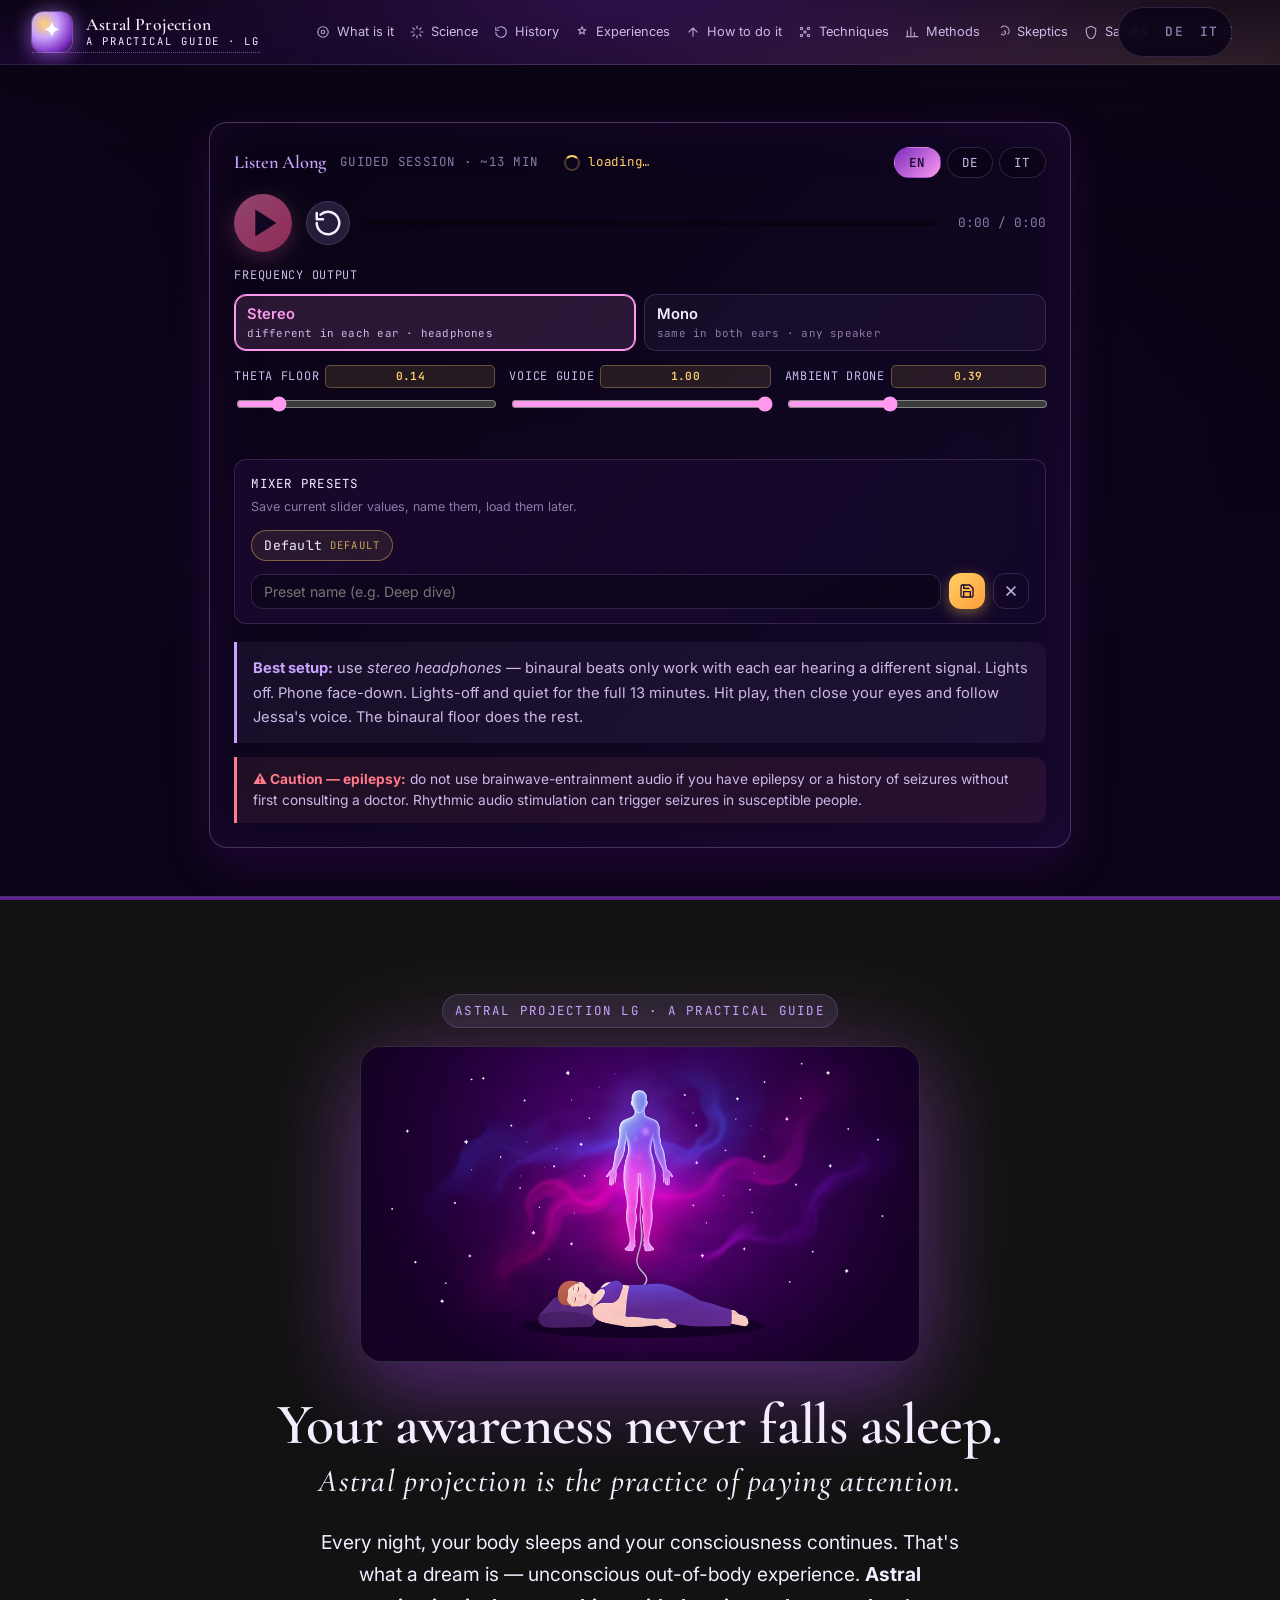
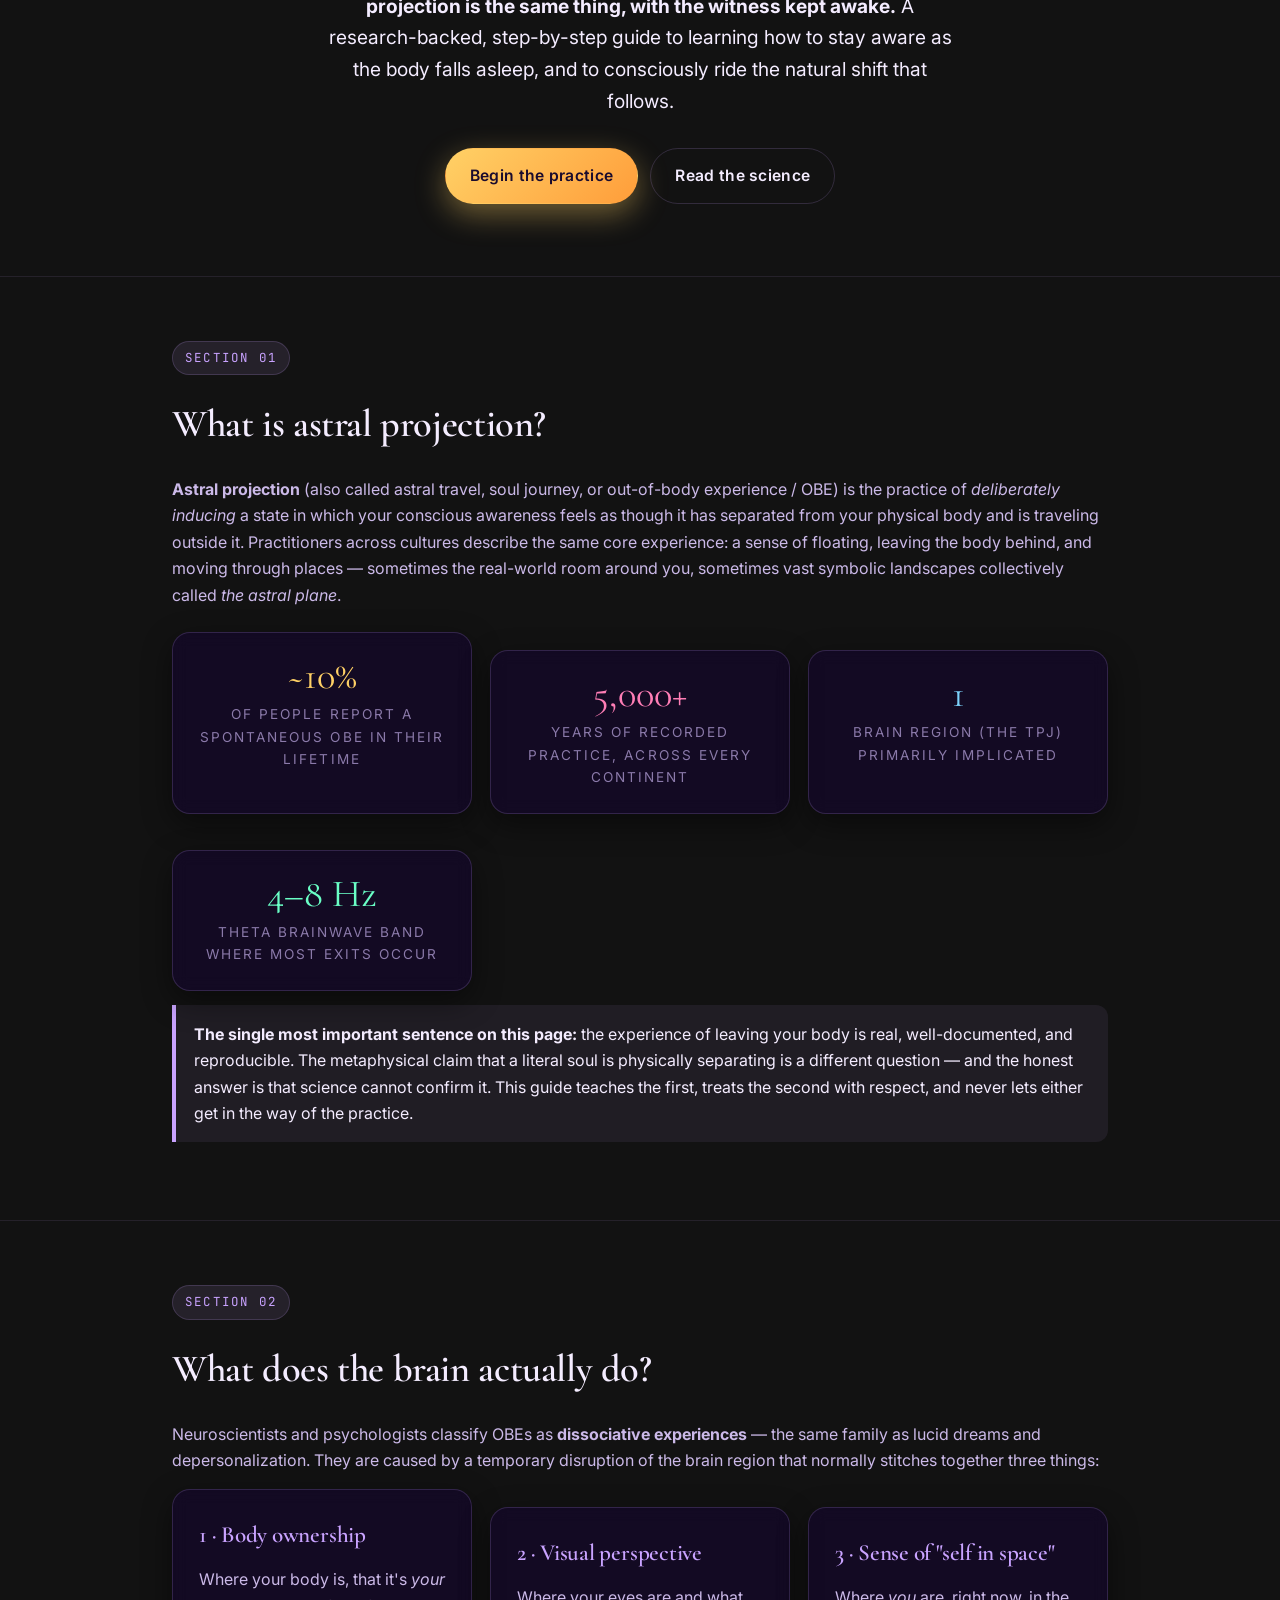
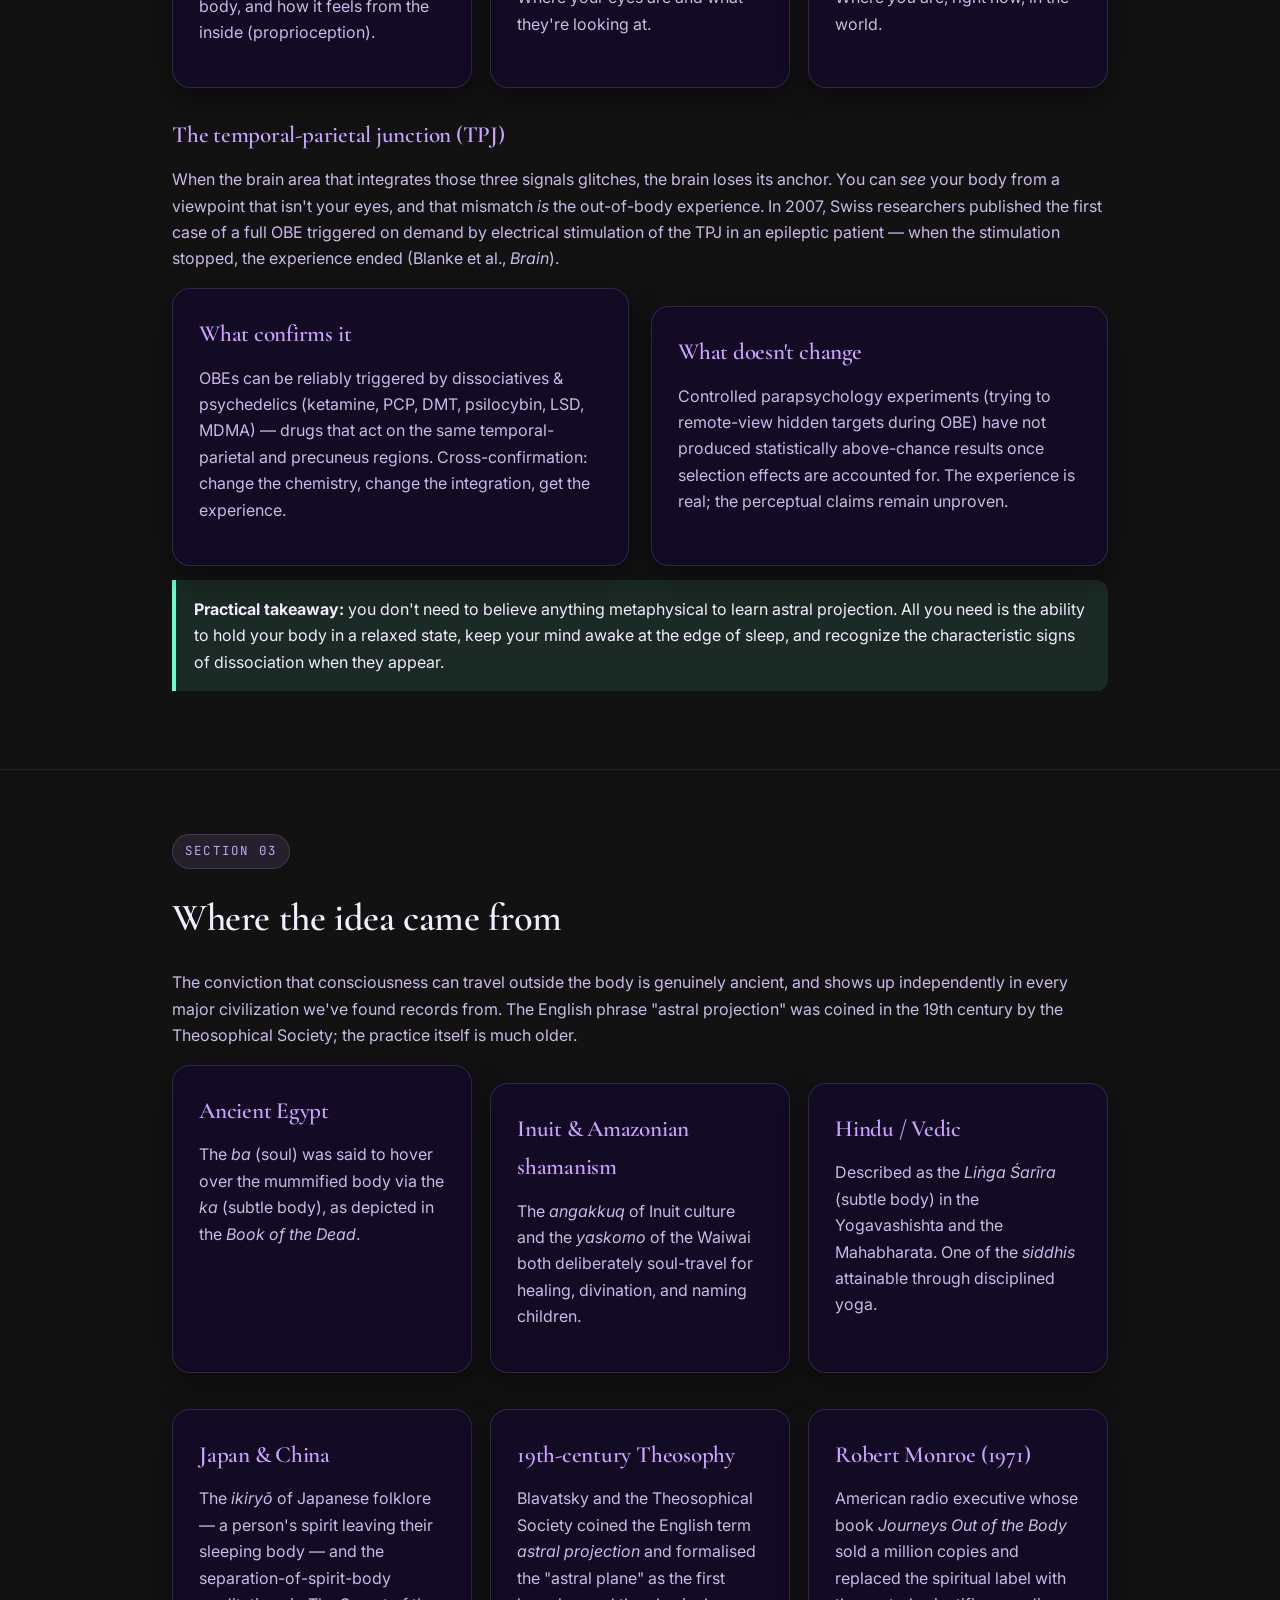
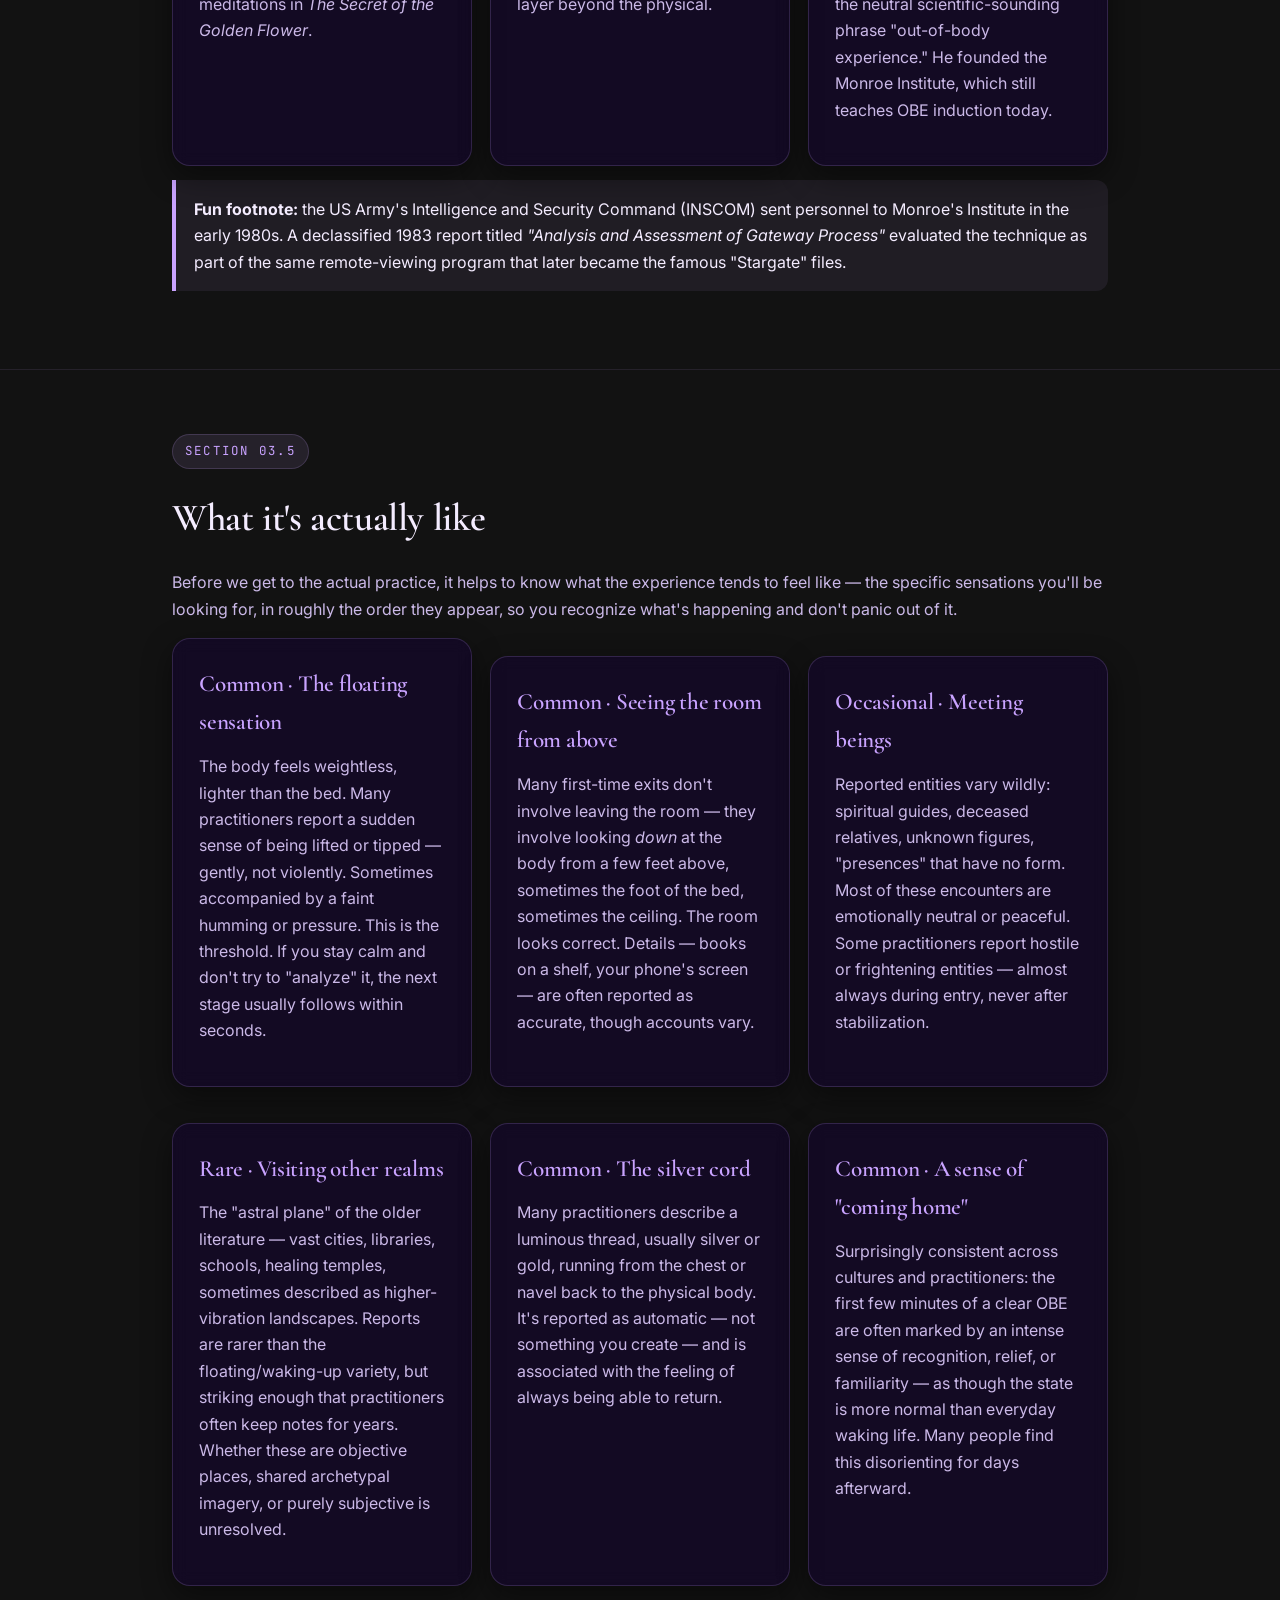
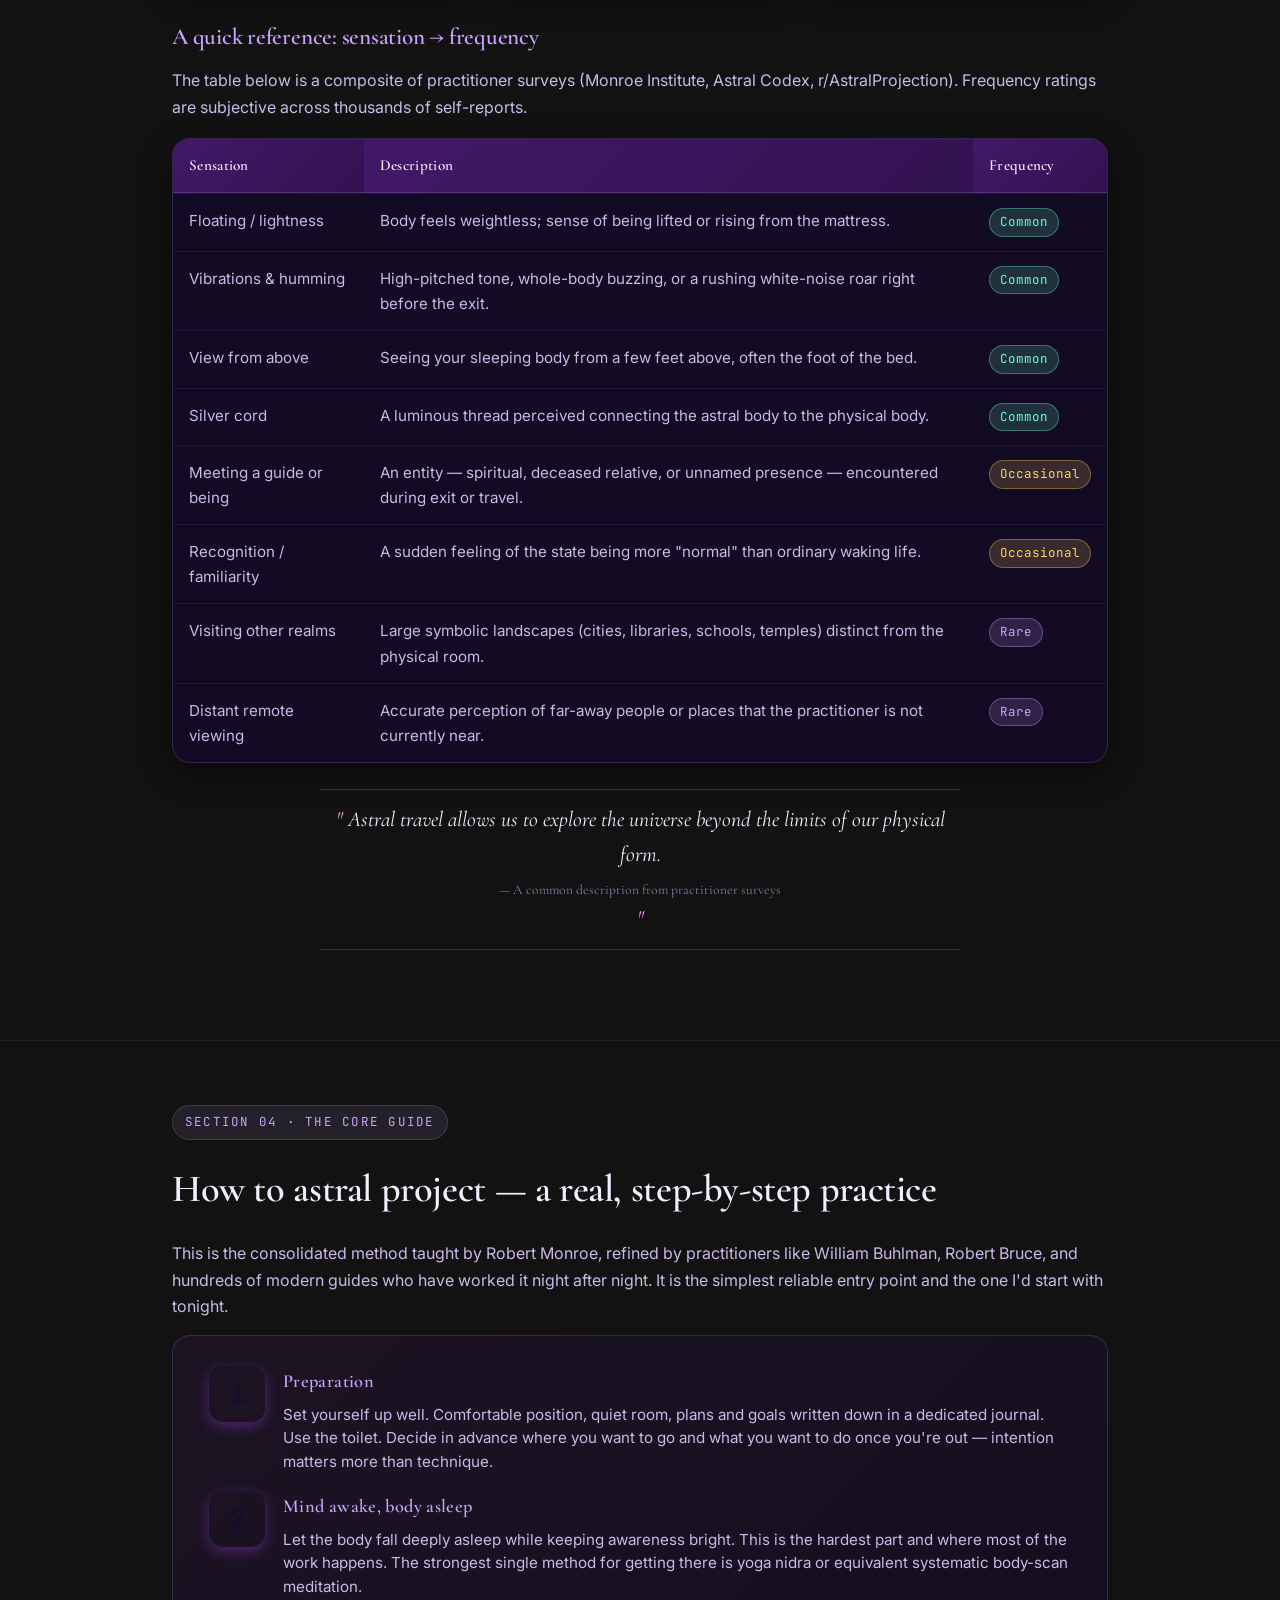
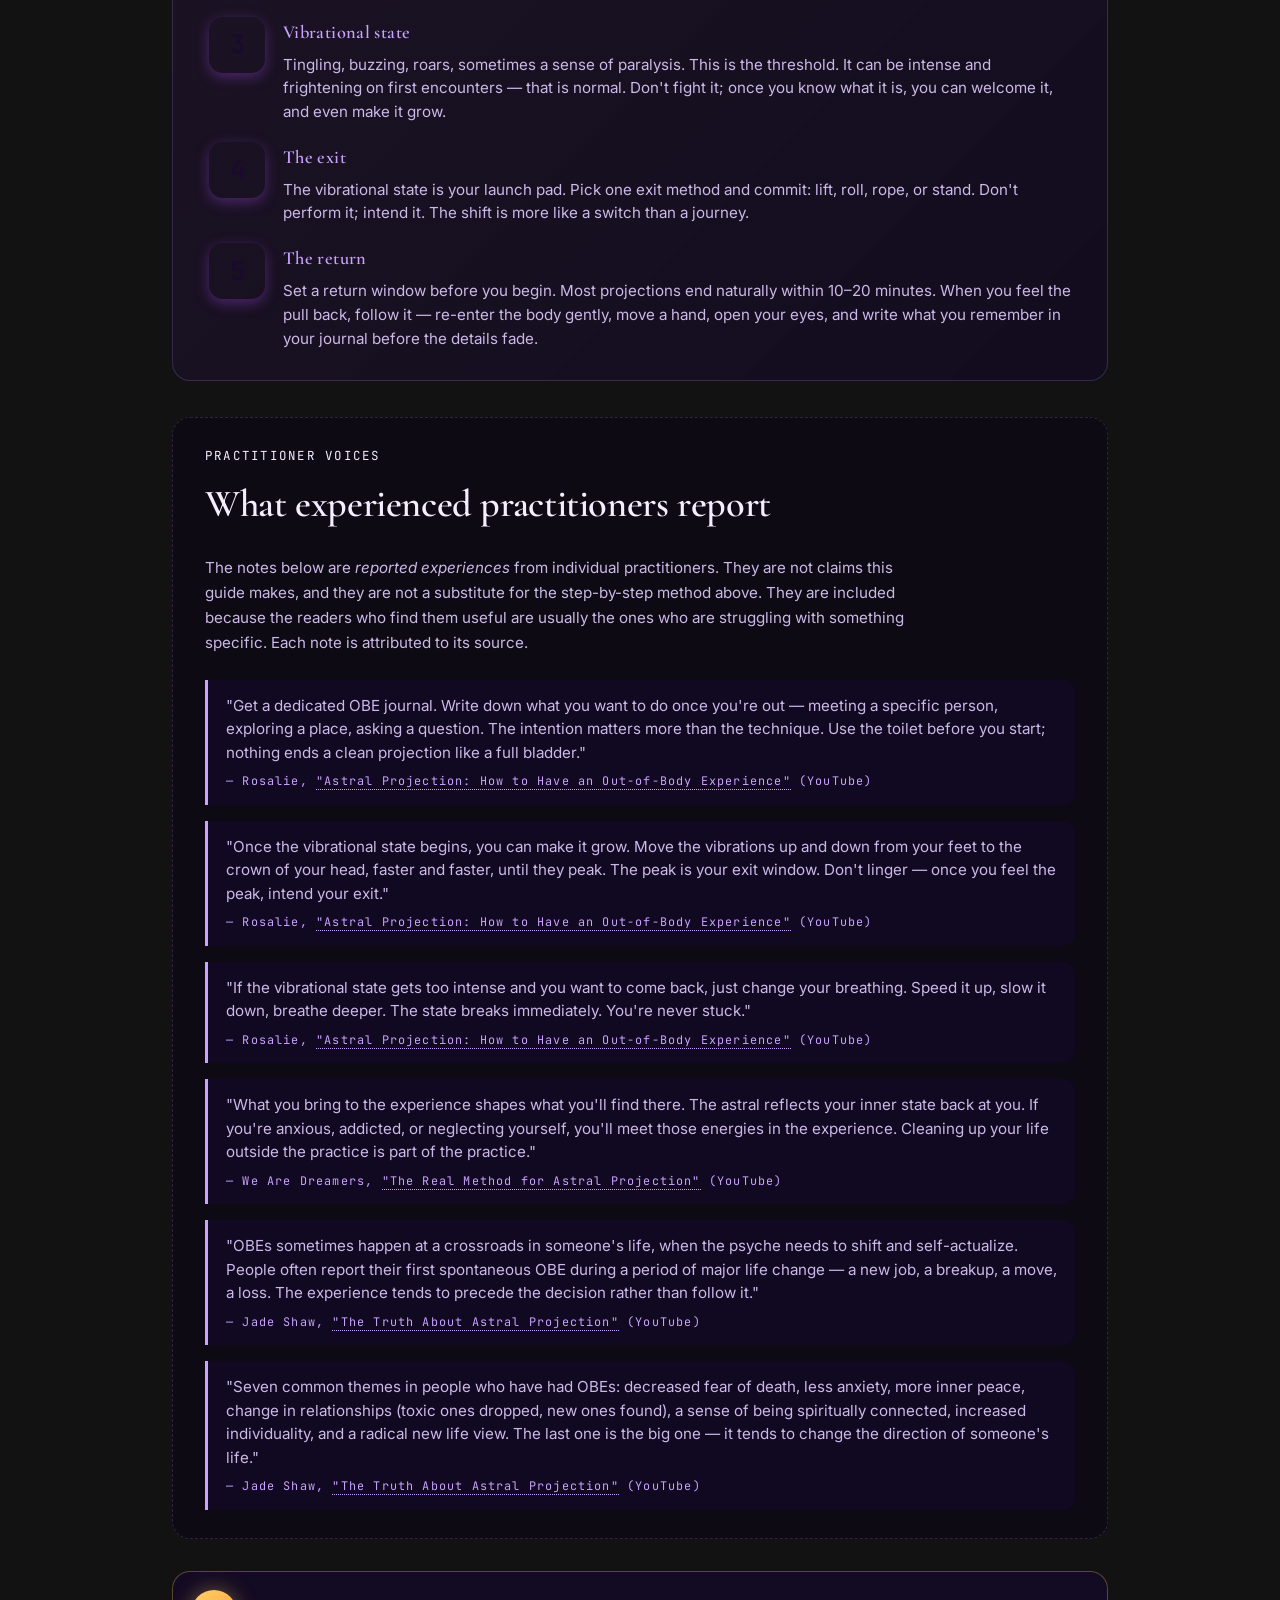
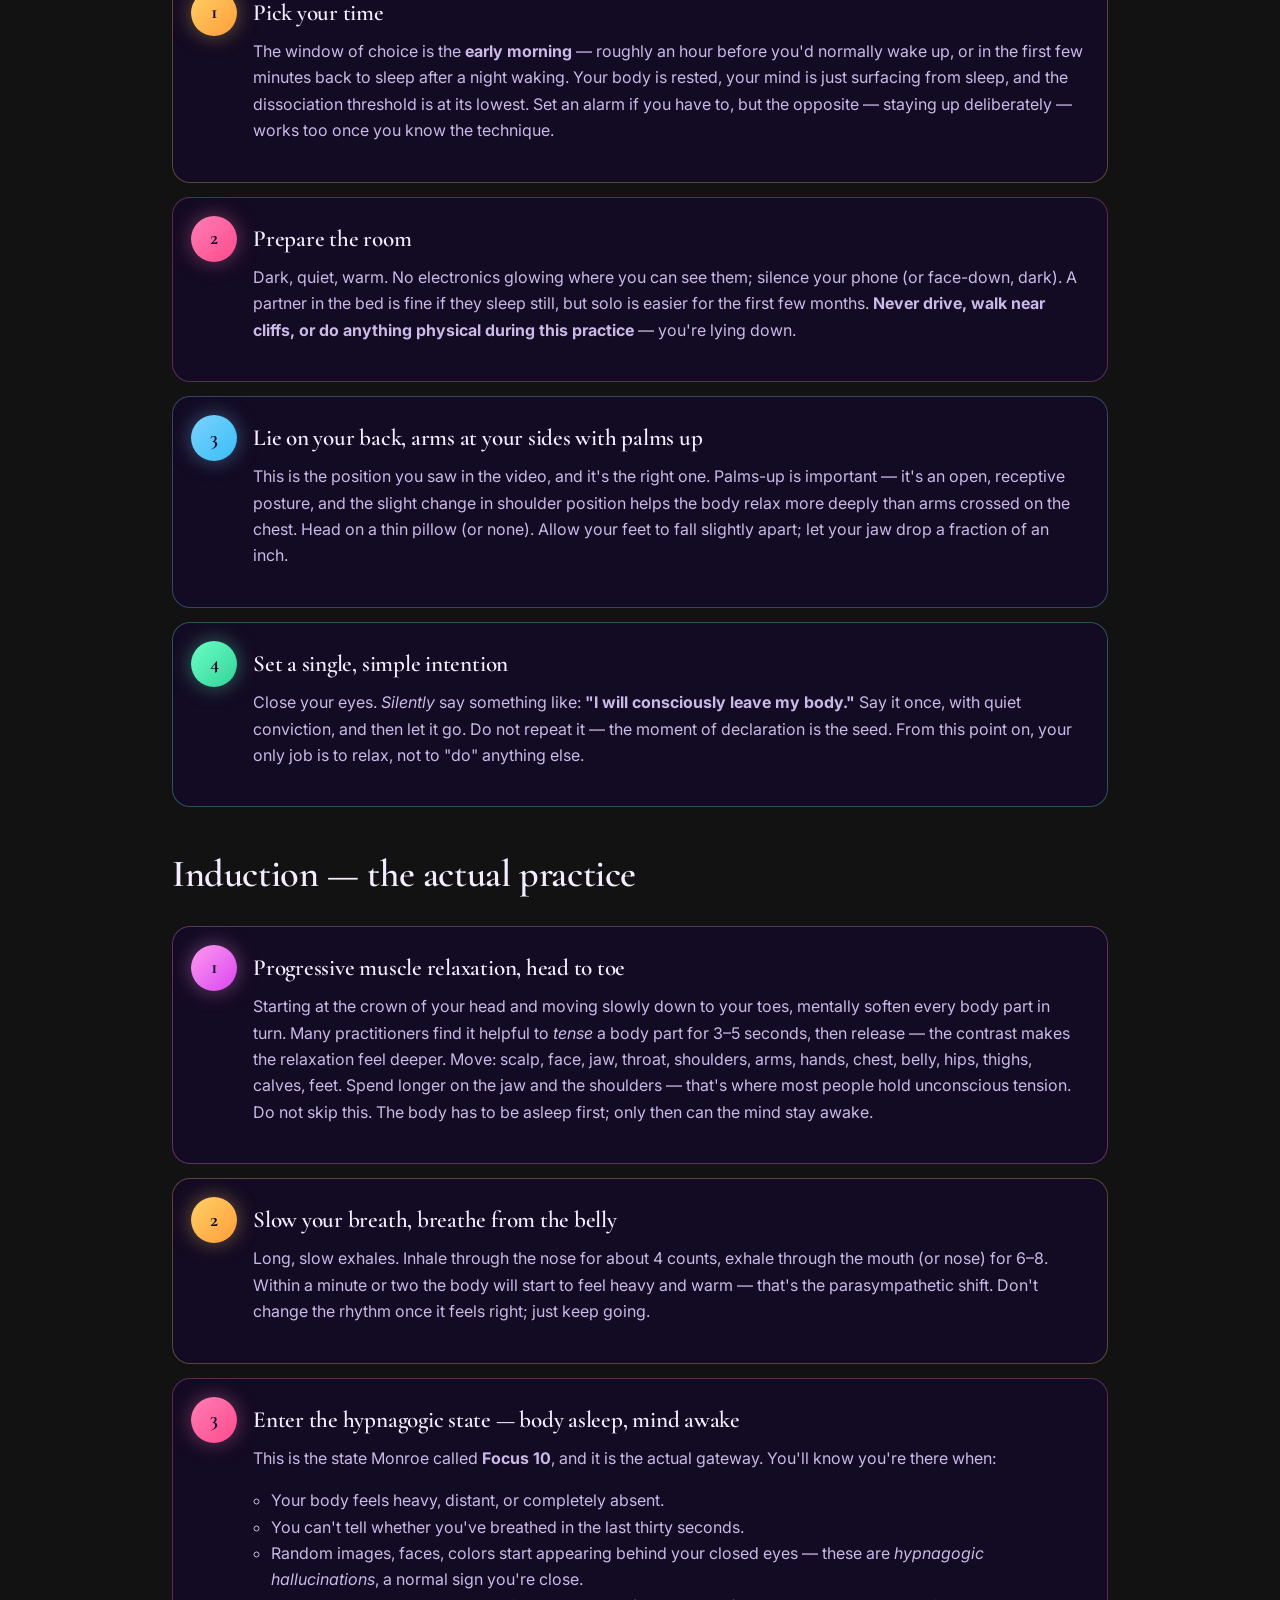
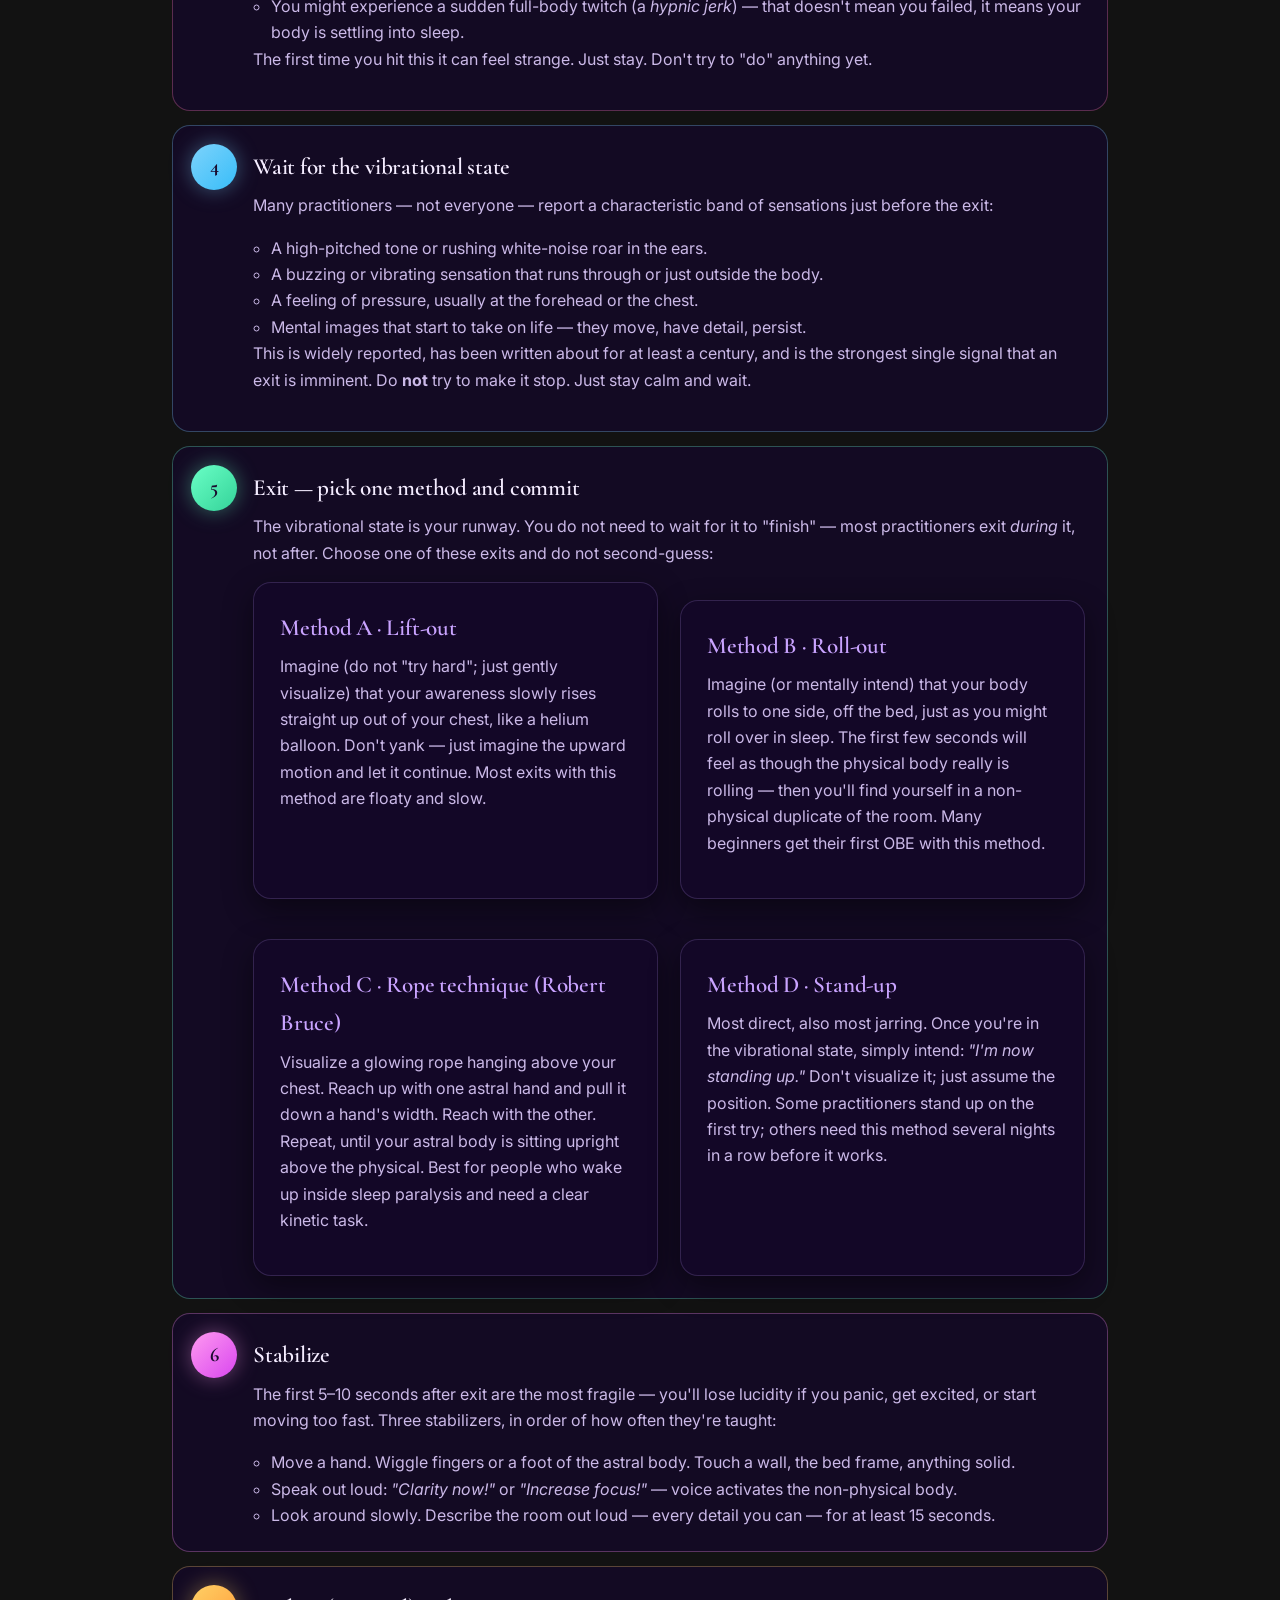
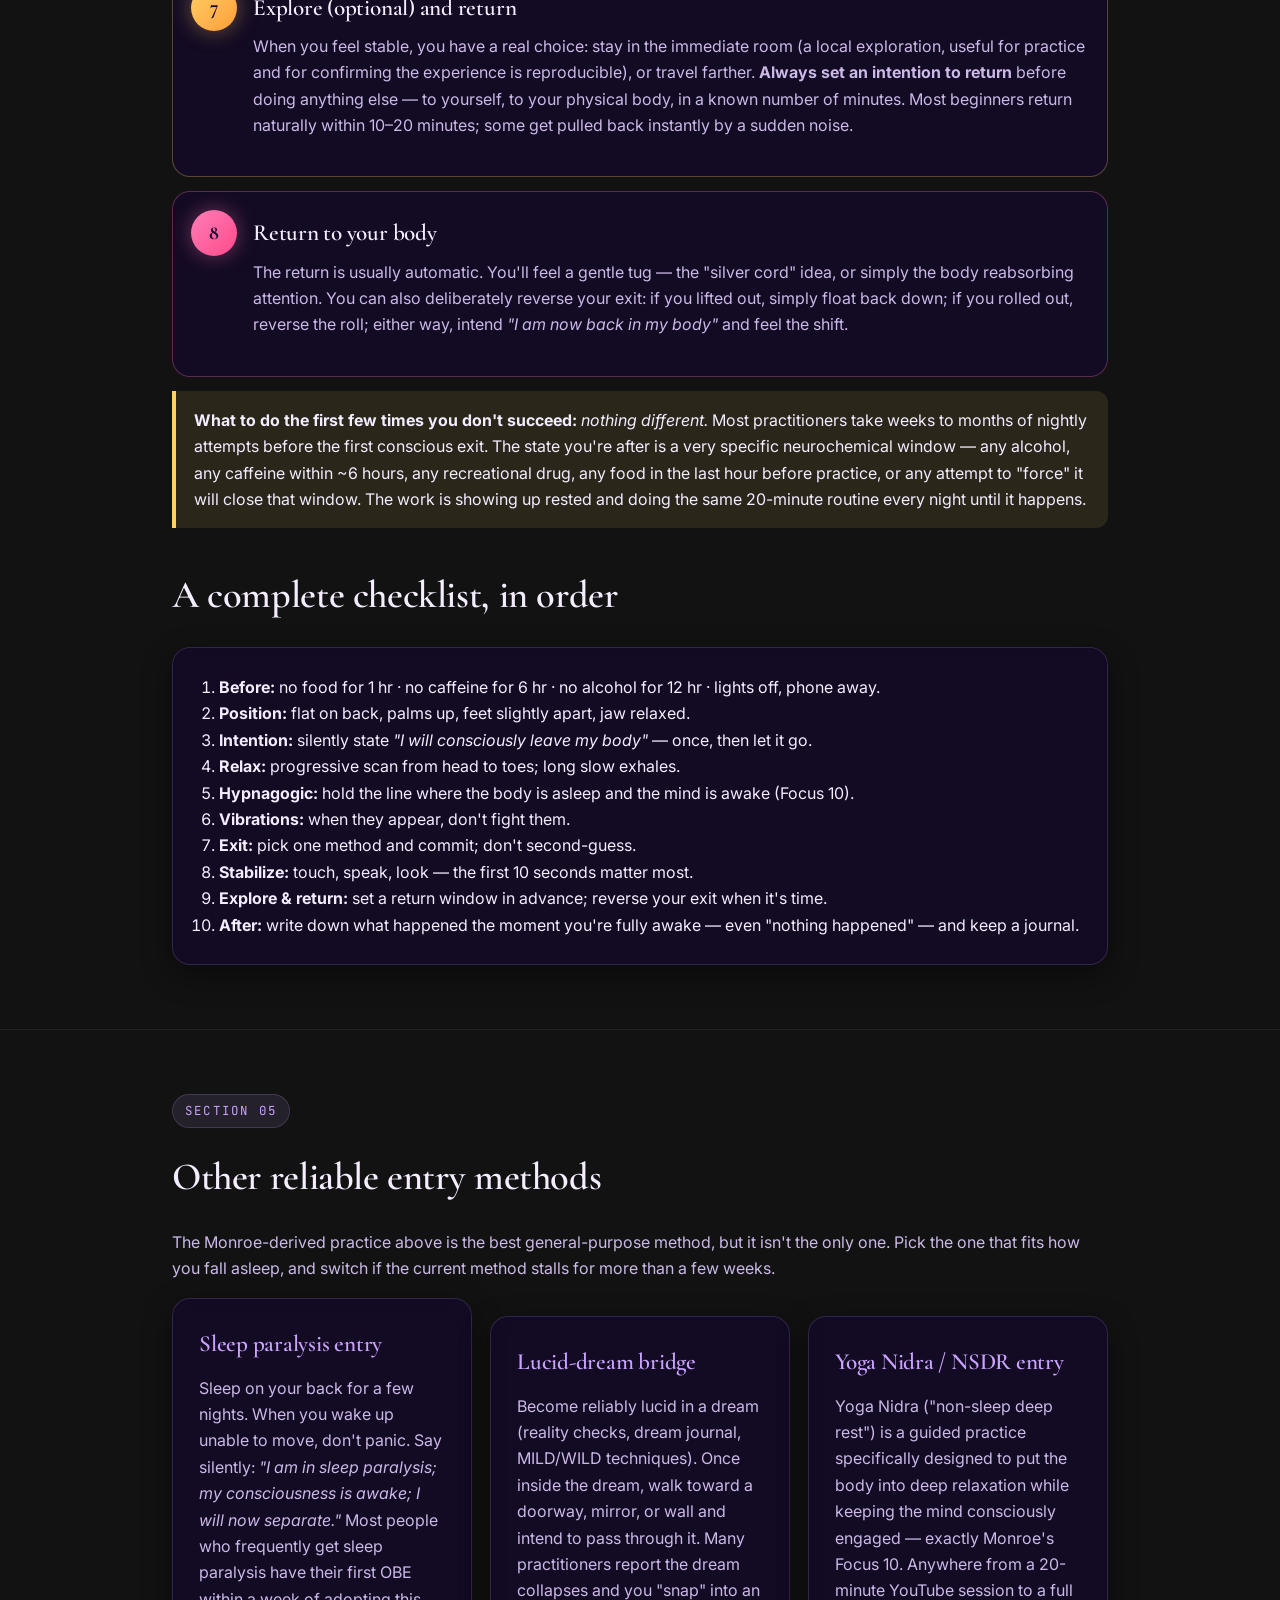
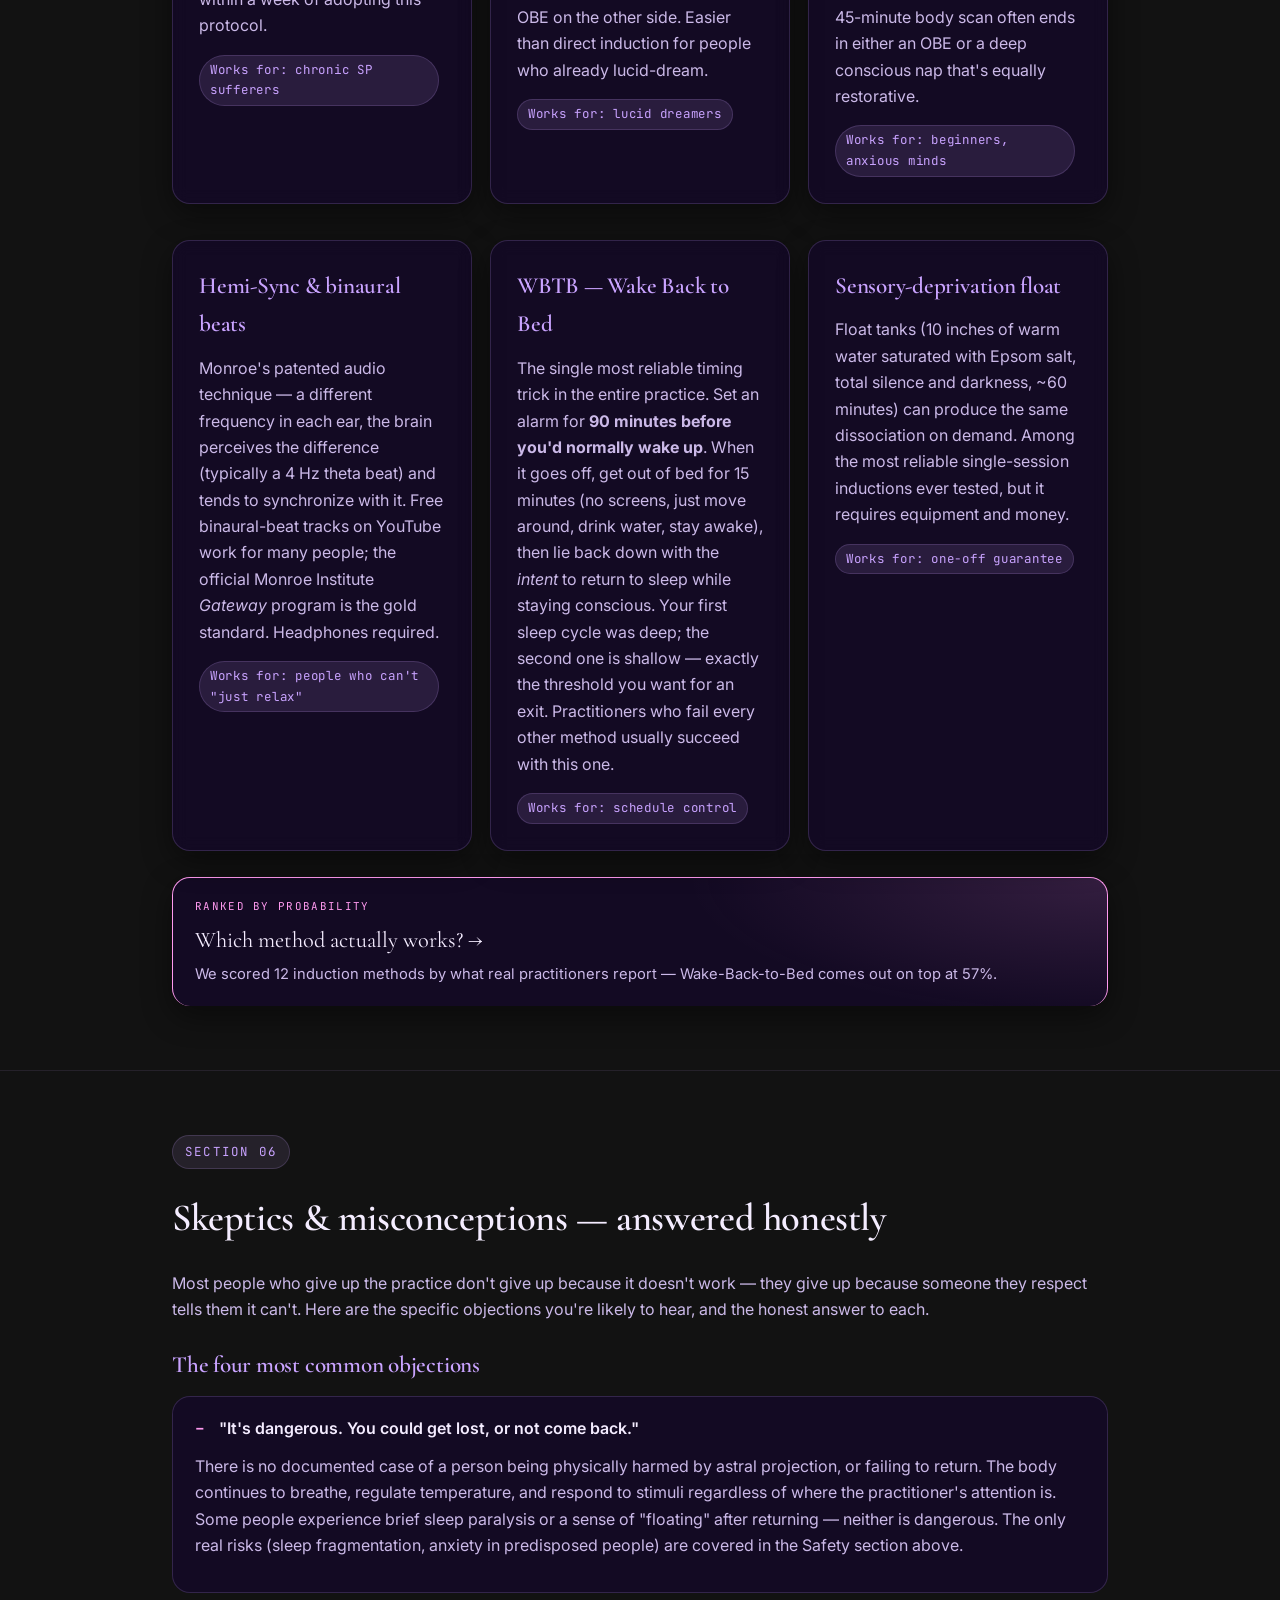
==== commit 39b37ca6: "App improvements: Methods teaser, SEO groundwork, fix unclosed hero div - Add a polished 'Method Pro" ====
--- a/index.html
+++ b/index.html
@@ -39,6 +39,8 @@
   <link rel="alternate" hreflang="de" href="./de.html" />
   <link rel="alternate" hreflang="it" href="./it.html" />
   <link rel="alternate" hreflang="x-default" href="./index.html" />
+  <link rel="canonical" href="https://astral-projection-lg.loomyloo.app/index.html" />
+  <meta property="og:locale" content="en_US" />
 </head>
 <body>
 
@@ -220,6 +222,7 @@
         <a class="btn btn-primary" href="#ap-anchor">Begin the practice</a>
         <a class="btn btn-ghost" href="#science">Read the science</a>
       </div>
+    </div>
   </section>
 
   <!-- ========== What is it ========== -->
@@ -797,6 +800,12 @@
           <span class="tag">Works for: one-off guarantee</span>
         </div>
       </div>
+
+      <a class="methods-teaser" href="./methods.html">
+        <span class="mt-eyebrow">Ranked by probability</span>
+        <span class="mt-title">Which method actually works? →</span>
+        <span class="mt-sub">We scored 12 induction methods by what real practitioners report — Wake-Back-to-Bed comes out on top at 57%.</span>
+      </a>
     </div>
   </section>
 
--- a/styles.css
+++ b/styles.css
@@ -190,6 +190,40 @@
 .nav-links a.active { color: var(--accent-warm); background: rgba(255,209,102,0.10); }
 .nav-links a svg { flex-shrink: 0; opacity: 0.85; }
 .nav-links a:hover svg { opacity: 1; }
+
+/* Inline nav — scroll horizontally when the row doesn't fit, so every option
+   stays reachable instead of running off the right edge. The scrollbar only
+   appears when the content actually overflows; when it fits, nothing changes. */
+.brand { flex-shrink: 0; }
+.nav-links--inline {
+  flex: 1 1 auto;
+  width: auto;
+  min-width: 0;
+  align-self: stretch;
+  overflow-x: auto;
+  overflow-y: hidden;
+  -webkit-overflow-scrolling: touch;
+  scrollbar-width: thin;
+  scrollbar-color: rgba(201,163,255,0.30) transparent;
+}
+.nav-links--inline::-webkit-scrollbar { height: 4px; }
+.nav-links--inline::-webkit-scrollbar-track { background: transparent; }
+.nav-links--inline::-webkit-scrollbar-thumb {
+  background: rgba(201,163,255,0.26);
+  border-radius: 999px;
+}
+.nav-links--inline::-webkit-scrollbar-thumb:hover { background: rgba(201,163,255,0.45); }
+/* Keep the language switch pinned to the right edge while the section links
+   scroll underneath it, so it is always visible. */
+.nav-links--inline .lang-switch {
+  position: sticky;
+  right: 0;
+  z-index: 2;
+  margin-left: 10px;
+  background: rgba(12,5,24,0.92);
+  backdrop-filter: blur(10px) saturate(140%);
+  -webkit-backdrop-filter: blur(10px) saturate(140%);
+}
 
 /* Language switch */
 .lang-switch {
@@ -1384,3 +1418,29 @@
 .mth-src-list { margin: 12px 0 0; padding-left: 18px; color: var(--ink-soft); font-size: 0.92rem; }
 .mth-src-list li { margin: 0 0 6px; }
 .mth-disclaimer { margin-top: 18px; color: var(--ink-muted); font-size: 0.85rem; }
+
+/* ---------- Methods teaser (links to the Method Probabilities page) ---------- */
+.methods-teaser {
+  display: block;
+  margin-top: 26px;
+  padding: 20px 22px;
+  border-radius: var(--radius);
+  border: 1px solid var(--accent-hot);
+  background:
+    radial-gradient(600px 200px at 100% 0%, rgba(255,154,240,0.14), transparent 70%),
+    rgba(20,8,42,0.72);
+  box-shadow: var(--card-shadow);
+  text-decoration: none;
+  border-bottom: none;
+  transition: transform 0.15s ease, box-shadow 0.2s ease;
+}
+.methods-teaser:hover { transform: translateY(-2px); box-shadow: 0 14px 36px rgba(123,44,191,0.42); }
+.methods-teaser .mt-eyebrow {
+  display: block; font-family: var(--font-mono); font-size: 0.68rem;
+  letter-spacing: 0.12em; text-transform: uppercase; color: var(--accent-hot); margin-bottom: 6px;
+}
+.methods-teaser .mt-title {
+  display: block; font-family: var(--font-serif);
+  font-size: clamp(1.15rem, 2.6vw, 1.4rem); color: var(--ink); margin-bottom: 5px;
+}
+.methods-teaser .mt-sub { display: block; color: var(--ink-soft); font-size: 0.92rem; line-height: 1.5; }
